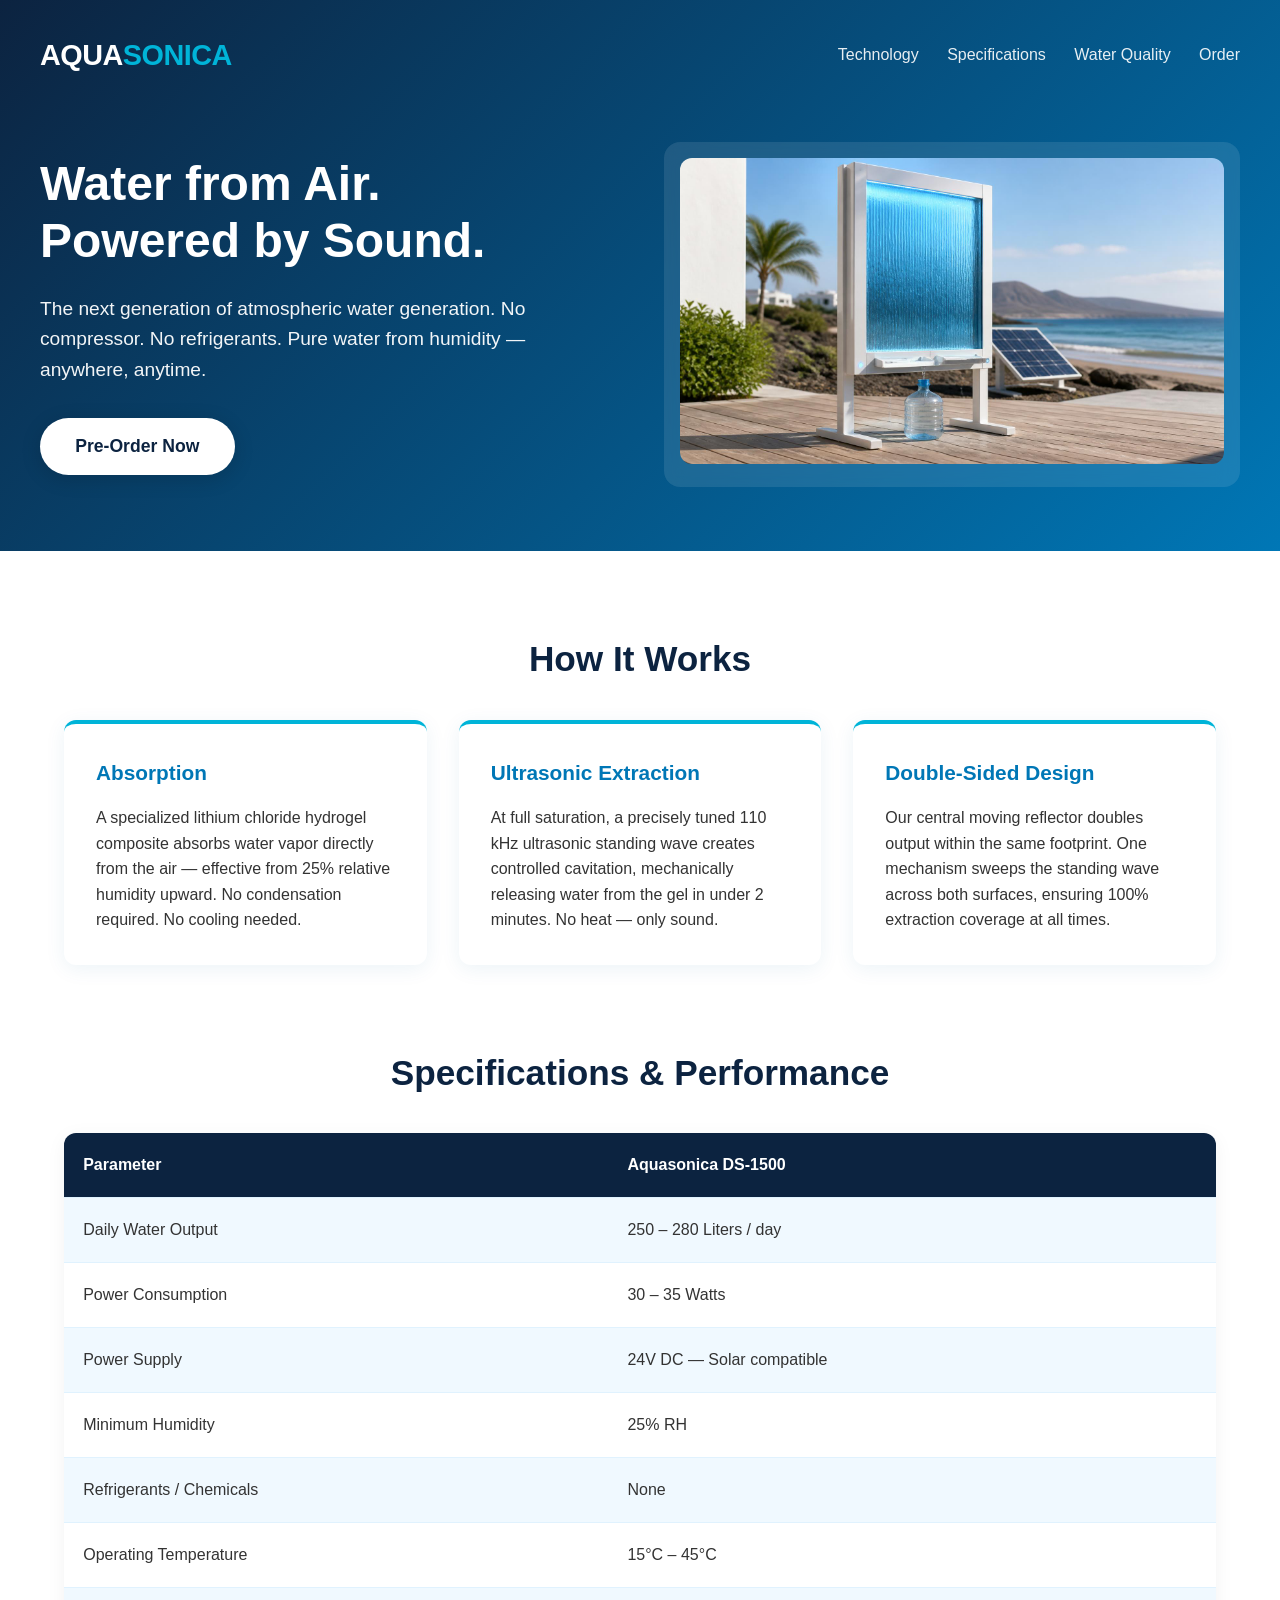
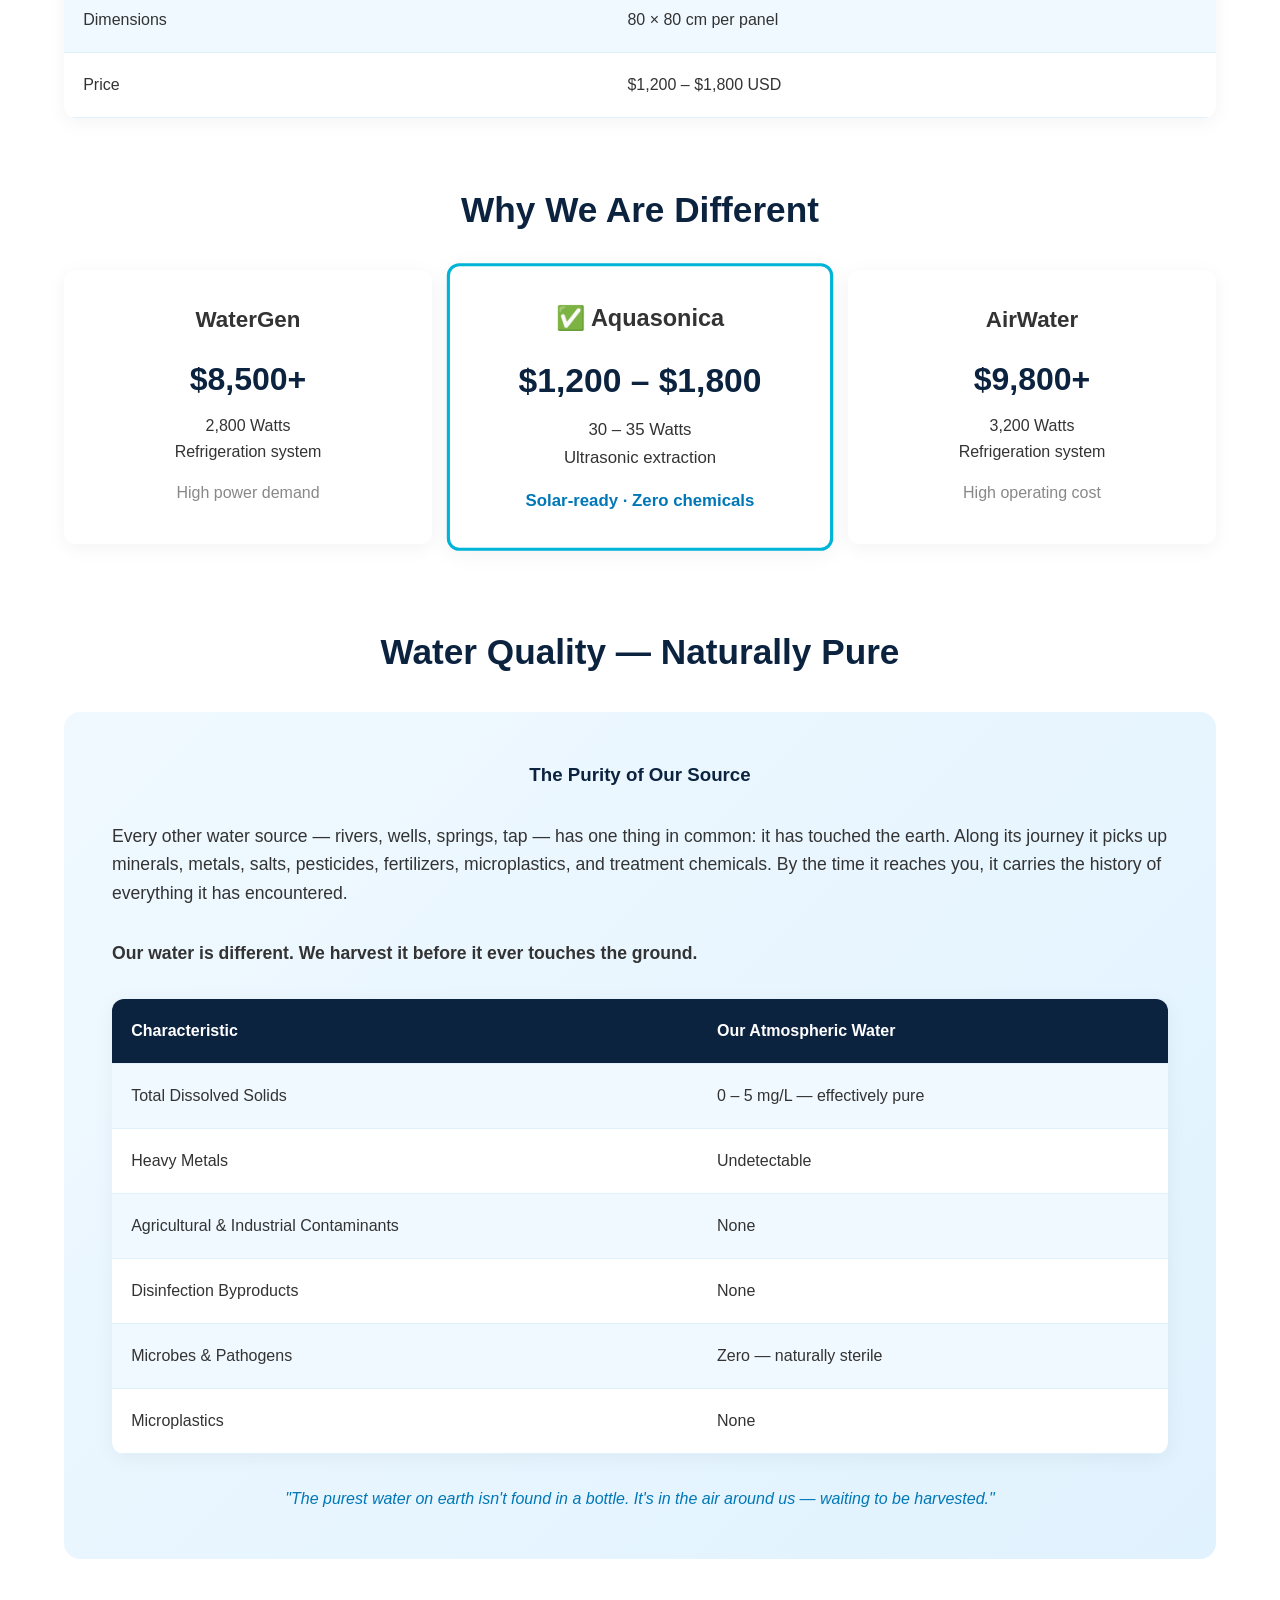
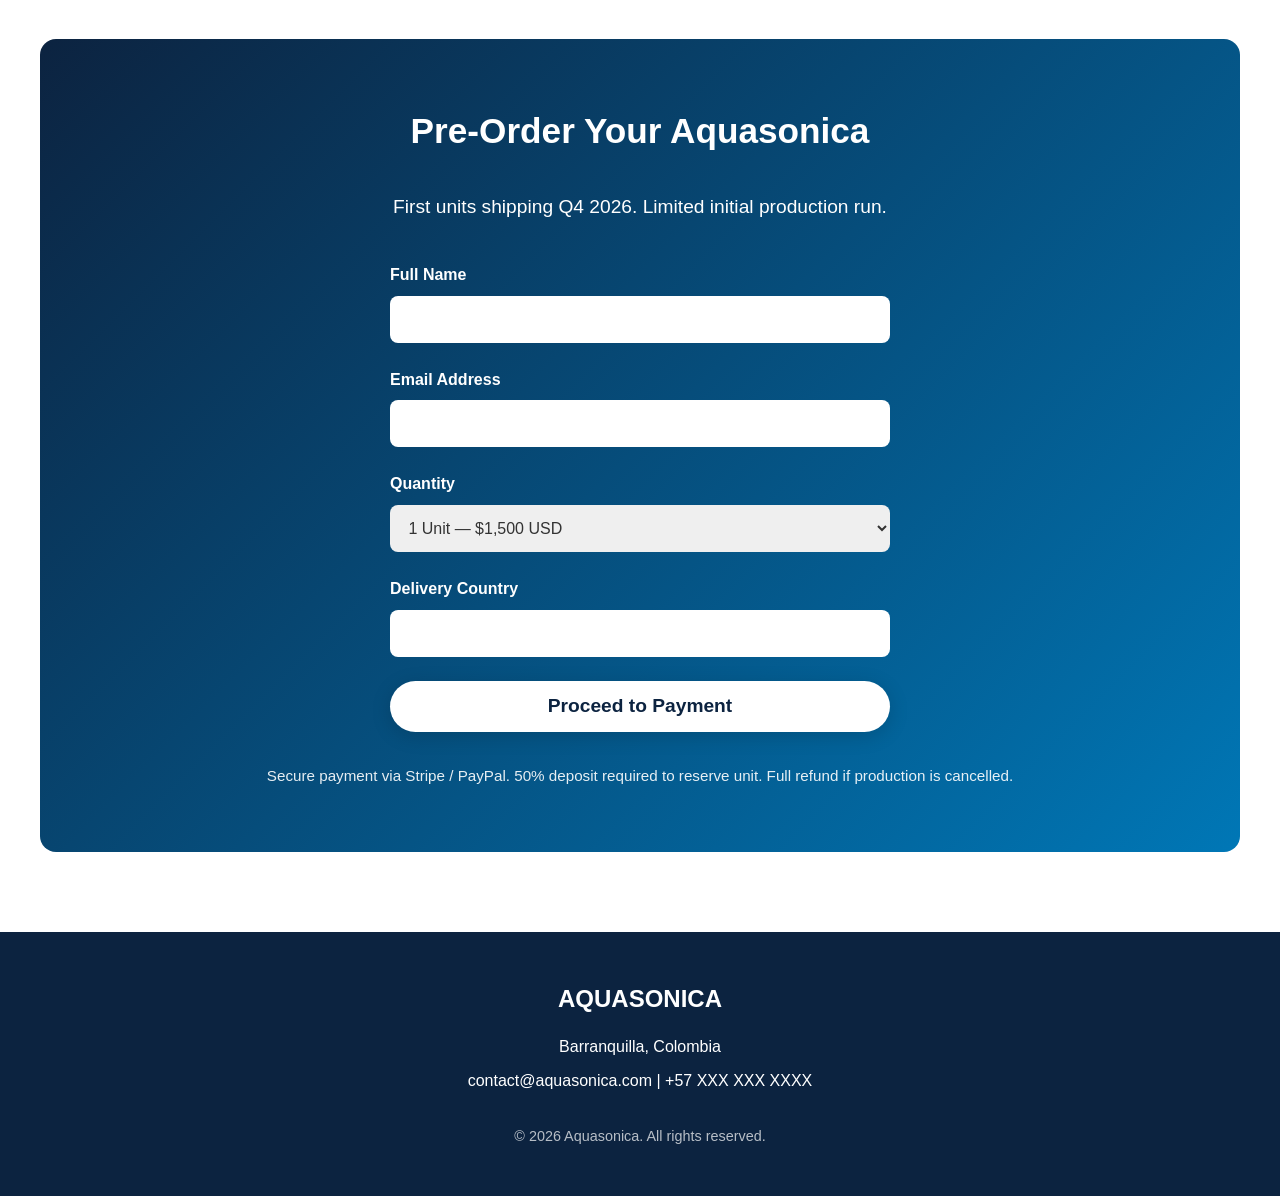
==== index.html @ 1c929f51 "Update index.html" ====
<!DOCTYPE html>
<html lang="en">
<head>
    <meta charset="UTF-8">
    <meta name="viewport" content="width=device-width, initial-scale=1.0">
    <title>Aquasonica — Water from Air, Powered by Sound</title>
    <meta name="description" content="Atmospheric Water Generator — 250-280 liters per day, 30-35W, no compressor, no chemicals. Pure water from humidity.">
    <meta name="keywords" content="atmospheric water generator, water from air, humidity harvester, clean water, Colombia">
    <meta property="og:title" content="Aquasonica — Water from Air, Powered by Sound">
    <meta property="og:image" content="_Professional product photograph of a sleek modern atmospheric water genera_20260916_231122_0000.jpg">
    <link rel="canonical" href="https://aquasonica.com">
    <style>
        * { margin: 0; padding: 0; box-sizing: border-box; font-family: 'Segoe UI', Roboto, sans-serif; }
        :root { --deepblue: #0c2340; --aqua: #00b4d8; --teal: #0077b6; --light: #f0f9ff; --dark: #03045e; }
        body { color: #333; line-height: 1.6; }
        header { background: linear-gradient(135deg, var(--deepblue) 0%, var(--teal) 100%); color: white; padding: 2rem 1.5rem; position: relative; overflow: hidden; }
        .nav { display: flex; justify-content: space-between; align-items: center; max-width: 1200px; margin: 0 auto 2rem; }
        .logo { font-size: 1.8rem; font-weight: 800; letter-spacing: -0.5px; }
        .logo span { color: var(--aqua); }
        .nav-links a { color: white; margin-left: 1.5rem; text-decoration: none; opacity: 0.9; transition: opacity 0.2s; }
        .nav-links a:hover { opacity: 1; text-decoration: underline; }
        .hero { max-width: 1200px; margin: 0 auto; display: grid; grid-template-columns: 1fr 1fr; gap: 3rem; align-items: center; padding: 2rem 0; }
        .hero-text h1 { font-size: 3rem; line-height: 1.2; margin-bottom: 1.5rem; }
        .hero-text p { font-size: 1.2rem; margin-bottom: 2rem; opacity: 0.95; }
        .cta-button { display: inline-block; background: white; color: var(--deepblue); padding: 0.9rem 2.2rem; border-radius: 50px; font-weight: 700; text-decoration: none; font-size: 1.1rem; transition: transform 0.2s, box-shadow 0.2s; box-shadow: 0 4px 20px rgba(0,0,0,0.15); }
        .cta-button:hover { transform: translateY(-2px); box-shadow: 0 6px 25px rgba(0,0,0,0.2); }
        .hero-image { background: rgba(255,255,255,0.1); border-radius: 16px; padding: 1rem; backdrop-filter: blur(10px); }
        .hero-image img { width: 100%; border-radius: 12px; }
        section { max-width: 1200px; margin: 5rem auto; padding: 0 1.5rem; }
        h2 { font-size: 2.2rem; color: var(--deepblue); margin-bottom: 2rem; text-align: center; }
        .feature-grid { display: grid; grid-template-columns: repeat(auto-fit, minmax(280px, 1fr)); gap: 2rem; }
        .feature-card { background: white; border-radius: 12px; padding: 2rem; box-shadow: 0 4px 20px rgba(0,100,150,0.08); border-top: 4px solid var(--aqua); transition: transform 0.2s; }
        .feature-card:hover { transform: translateY(-5px); }
        .feature-card h3 { color: var(--teal); margin-bottom: 1rem; font-size: 1.3rem; }
        .specs-table { width: 100%; border-collapse: collapse; background: white; border-radius: 12px; overflow: hidden; box-shadow: 0 4px 20px rgba(0,0,0,0.05); }
        .specs-table th, .specs-table td { padding: 1.2rem; text-align: left; border-bottom: 1px solid #e0f2fe; }
        .specs-table th { background: var(--deepblue); color: white; }
        .specs-table tr:nth-child(even) { background: #f0f9ff; }
        .comparison { display: grid; grid-template-columns: 1fr 1fr 1fr; gap: 1.5rem; margin-top: 2rem; }
        .comp-card { padding: 2rem; border-radius: 12px; background: white; box-shadow: 0 4px 20px rgba(0,0,0,0.05); text-align: center; }
        .comp-card.our { border: 3px solid var(--aqua); transform: scale(1.05); }
        .comp-card h3 { font-size: 1.4rem; margin-bottom: 1rem; }
        .price { font-size: 2rem; font-weight: 800; color: var(--deepblue); margin-bottom: 0.5rem; }
        .purity-box { background: linear-gradient(135deg, #f0f9ff 0%, #e0f2fe 100%); padding: 3rem; border-radius: 16px; }
        .order-section { background: linear-gradient(135deg, var(--deepblue) 0%, var(--teal) 100%); color: white; padding: 4rem 2rem; border-radius: 16px; text-align: center; }
        .form-group { margin-bottom: 1.5rem; text-align: left; }
        .form-group label { display: block; margin-bottom: 0.5rem; font-weight: 600; }
        .form-group input, .form-group select { width: 100%; padding: 0.9rem; border-radius: 8px; border: none; font-size: 1rem; color: #333; }
        footer { background: var(--deepblue); color: white; padding: 3rem 1.5rem; text-align: center; margin-top: 5rem; }
        @media (max-width: 900px) {
            .hero { grid-template-columns: 1fr; }
            .comparison { grid-template-columns: 1fr; }
            .nav-links { display: none; }
        }
    </style>
</head>
<body>

<header>
    <nav class="nav">
        <div class="logo">AQUA<span>SONICA</span></div>
        <div class="nav-links">
            <a href="#technology">Technology</a>
            <a href="#specs">Specifications</a>
            <a href="#purity">Water Quality</a>
            <a href="#order">Order</a>
        </div>
    </nav>
    <div class="hero">
        <div class="hero-text">
            <h1>Water from Air.<br>Powered by Sound.</h1>
            <p>The next generation of atmospheric water generation. No compressor. No refrigerants. Pure water from humidity — anywhere, anytime.</p>
            <a href="#order" class="cta-button">Pre-Order Now</a>
        </div>
        <div class="hero-image">
            <img src="_Professional product photograph of a sleek modern atmospheric water genera_20260916_231122_0000.jpg" alt="Aquasonica DS-1500 — Atmospheric Water Generator">
        </div>
    </div>
</header>

<section id="technology">
    <h2>How It Works</h2>
    <div class="feature-grid">
        <div class="feature-card">
            <h3>Absorption</h3>
            <p>A specialized lithium chloride hydrogel composite absorbs water vapor directly from the air — effective from 25% relative humidity upward. No condensation required. No cooling needed.</p>
        </div>
        <div class="feature-card">
            <h3>Ultrasonic Extraction</h3>
            <p>At full saturation, a precisely tuned 110 kHz ultrasonic standing wave creates controlled cavitation, mechanically releasing water from the gel in under 2 minutes. No heat — only sound.</p>
        </div>
        <div class="feature-card">
            <h3>Double-Sided Design</h3>
            <p>Our central moving reflector doubles output within the same footprint. One mechanism sweeps the standing wave across both surfaces, ensuring 100% extraction coverage at all times.</p>
        </div>
    </div>
</section>

<section id="specs">
    <h2>Specifications & Performance</h2>
    <table class="specs-table">
        <tr><th>Parameter</th><th>Aquasonica DS-1500</th></tr>
        <tr><td>Daily Water Output</td><td>250 – 280 Liters / day</td></tr>
        <tr><td>Power Consumption</td><td>30 – 35 Watts</td></tr>
        <tr><td>Power Supply</td><td>24V DC — Solar compatible</td></tr>
        <tr><td>Minimum Humidity</td><td>25% RH</td></tr>
        <tr><td>Refrigerants / Chemicals</td><td>None</td></tr>
        <tr><td>Operating Temperature</td><td>15°C – 45°C</td></tr>
        <tr><td>Dimensions</td><td>80 × 80 cm per panel</td></tr>
        <tr><td>Price</td><td>$1,200 – $1,800 USD</td></tr>
    </table>

    <h2 style="margin-top: 4rem;">Why We Are Different</h2>
    <div class="comparison">
        <div class="comp-card">
            <h3>WaterGen</h3>
            <p class="price">$8,500+</p>
            <p>2,800 Watts</p>
            <p>Refrigeration system</p>
            <p style="color: #888; margin-top: 1rem;">High power demand</p>
        </div>
        <div class="comp-card our">
            <h3>✅ Aquasonica</h3>
            <p class="price">$1,200 – $1,800</p>
            <p>30 – 35 Watts</p>
            <p>Ultrasonic extraction</p>
            <p style="color: var(--teal); font-weight: 600; margin-top: 1rem;">Solar-ready · Zero chemicals</p>
        </div>
        <div class="comp-card">
            <h3>AirWater</h3>
            <p class="price">$9,800+</p>
            <p>3,200 Watts</p>
            <p>Refrigeration system</p>
            <p style="color: #888; margin-top: 1rem;">High operating cost</p>
        </div>
    </div>
</section>

<section id="purity">
    <h2>Water Quality — Naturally Pure</h2>
    <div class="purity-box">
        <h3 style="text-align: center; color: var(--deepblue); margin-bottom: 2rem;">The Purity of Our Source</h3>
        <p style="font-size: 1.1rem; margin-bottom: 2rem;">Every other water source — rivers, wells, springs, tap — has one thing in common: it has touched the earth. Along its journey it picks up minerals, metals, salts, pesticides, fertilizers, microplastics, and treatment chemicals. By the time it reaches you, it carries the history of everything it has encountered.</p>
        <p style="font-size: 1.1rem; font-weight: 600; margin-bottom: 2rem;">Our water is different. We harvest it before it ever touches the ground.</p>
        <table class="specs-table">
            <tr><th>Characteristic</th><th>Our Atmospheric Water</th></tr>
            <tr><td>Total Dissolved Solids</td><td>0 – 5 mg/L — effectively pure</td></tr>
            <tr><td>Heavy Metals</td><td>Undetectable</td></tr>
            <tr><td>Agricultural & Industrial Contaminants</td><td>None</td></tr>
            <tr><td>Disinfection Byproducts</td><td>None</td></tr>
            <tr><td>Microbes & Pathogens</td><td>Zero — naturally sterile</td></tr>
            <tr><td>Microplastics</td><td>None</td></tr>
        </table>
        <p style="text-align: center; margin-top: 2rem; font-style: italic; color: var(--teal); font-weight: 500;">"The purest water on earth isn't found in a bottle. It's in the air around us — waiting to be harvested."</p>
    </div>
</section>

<section id="order" class="order-section">
    <h2 style="color: white;">Pre-Order Your Aquasonica</h2>
    <p style="font-size: 1.2rem; margin-bottom: 2.5rem;">First units shipping Q4 2026. Limited initial production run.</p>
    
    <form action="YOUR-PAYMENT-URL-HERE" method="POST" style="max-width: 500px; margin: 0 auto;">
        <div class="form-group">
            <label for="name">Full Name</label>
            <input type="text" id="name" name="name" required>
        </div>
        <div class="form-group">
            <label for="email">Email Address</label>
            <input type="email" id="email" name="email" required>
        </div>
        <div class="form-group">
            <label for="quantity">Quantity</label>
            <select id="quantity" name="quantity">
                <option value="1">1 Unit — $1,500 USD</option>
                <option value="5">5 Units — Bulk Pricing</option>
                <option value="20">20 Units — Commercial Deployment</option>
            </select>
        </div>
        <div class="form-group">
            <label for="country">Delivery Country</label>
            <input type="text" id="country" name="country" required>
        </div>
        <button type="submit" class="cta-button" style="border: none; cursor: pointer; width: 100%; font-size: 1.2rem;">Proceed to Payment</button>
    </form>
    <p style="margin-top: 2rem; font-size: 0.95rem; opacity: 0.9;">Secure payment via Stripe / PayPal. 50% deposit required to reserve unit. Full refund if production is cancelled.</p>
</section>

<footer>
    <h3 style="font-size: 1.5rem; margin-bottom: 1rem;">AQUASONICA</h3>
    <p>Barranquilla, Colombia</p>
    <p style="margin: 0.5rem 0;">contact@aquasonica.com | +57 XXX XXX XXXX</p>
    <p style="margin-top: 2rem; opacity: 0.7; font-size: 0.9rem;">© 2026 Aquasonica. All rights reserved.</p>
</footer>

</body>
</html>
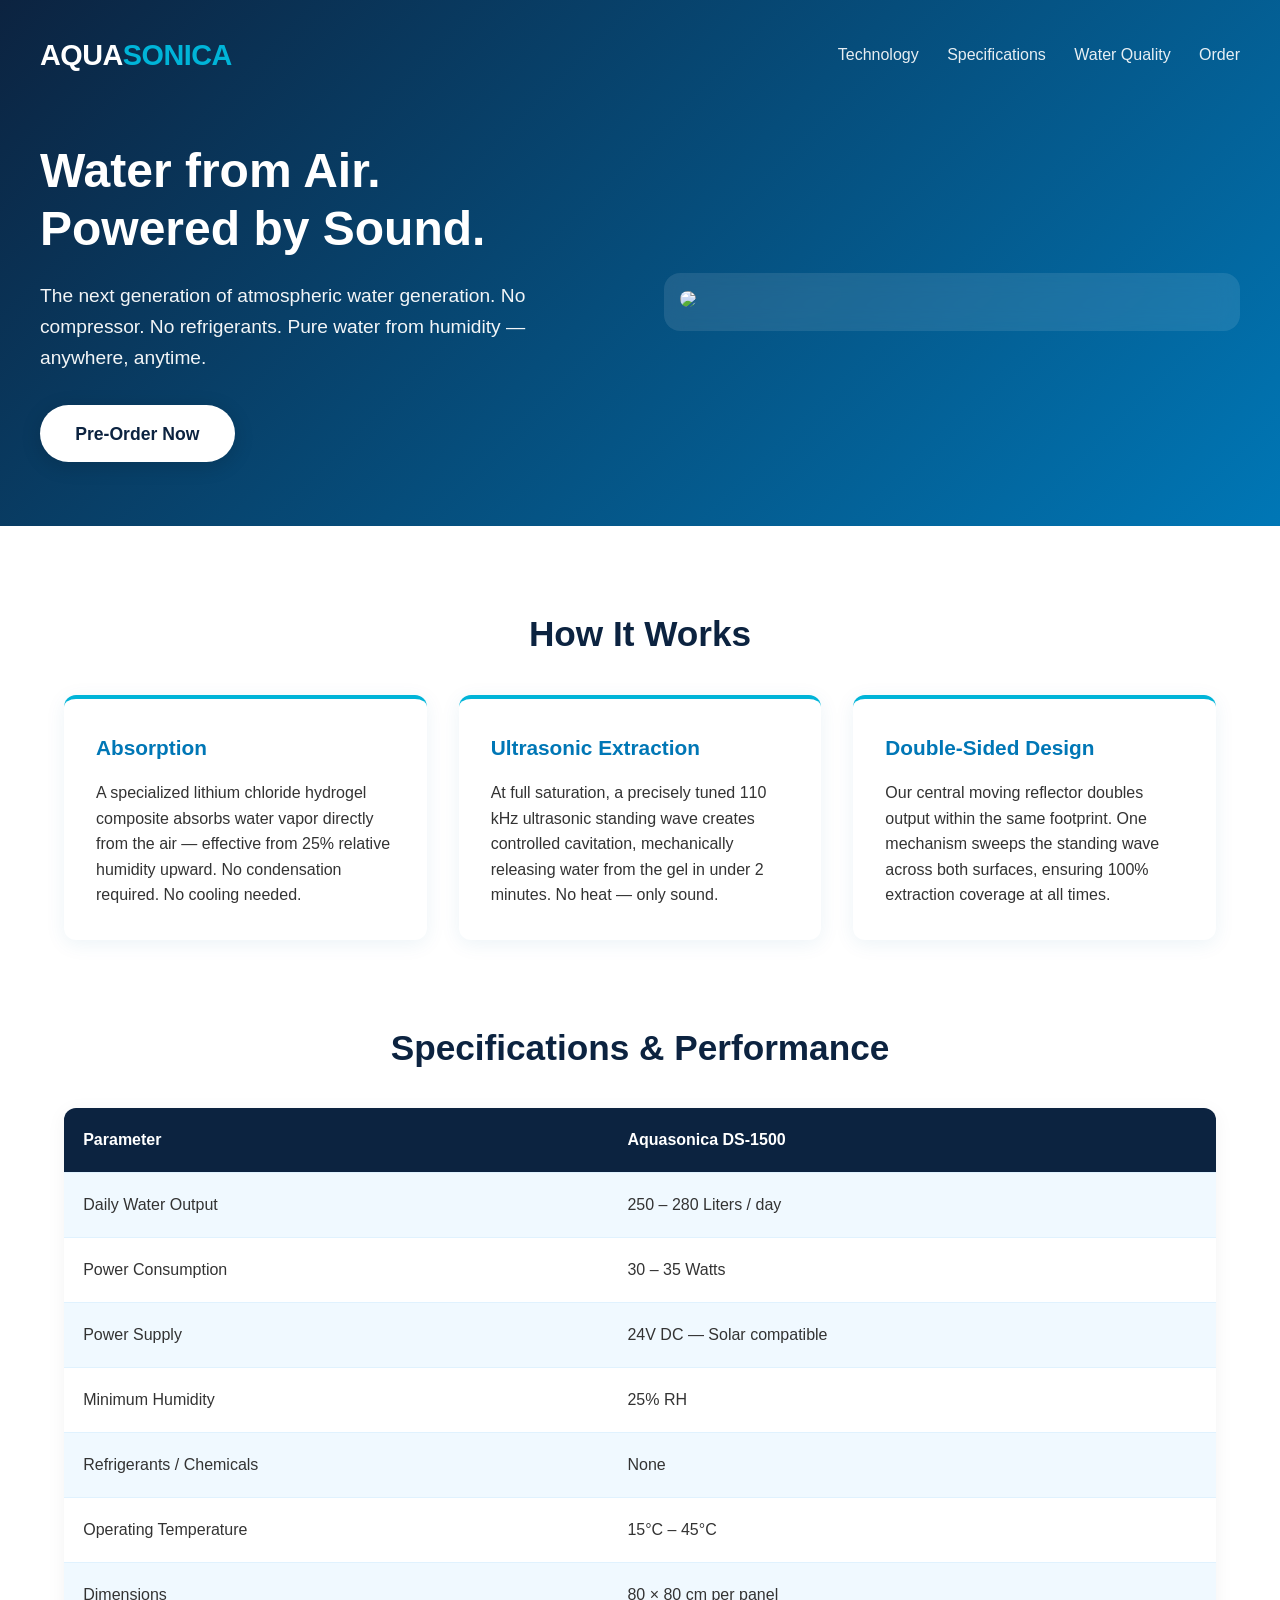
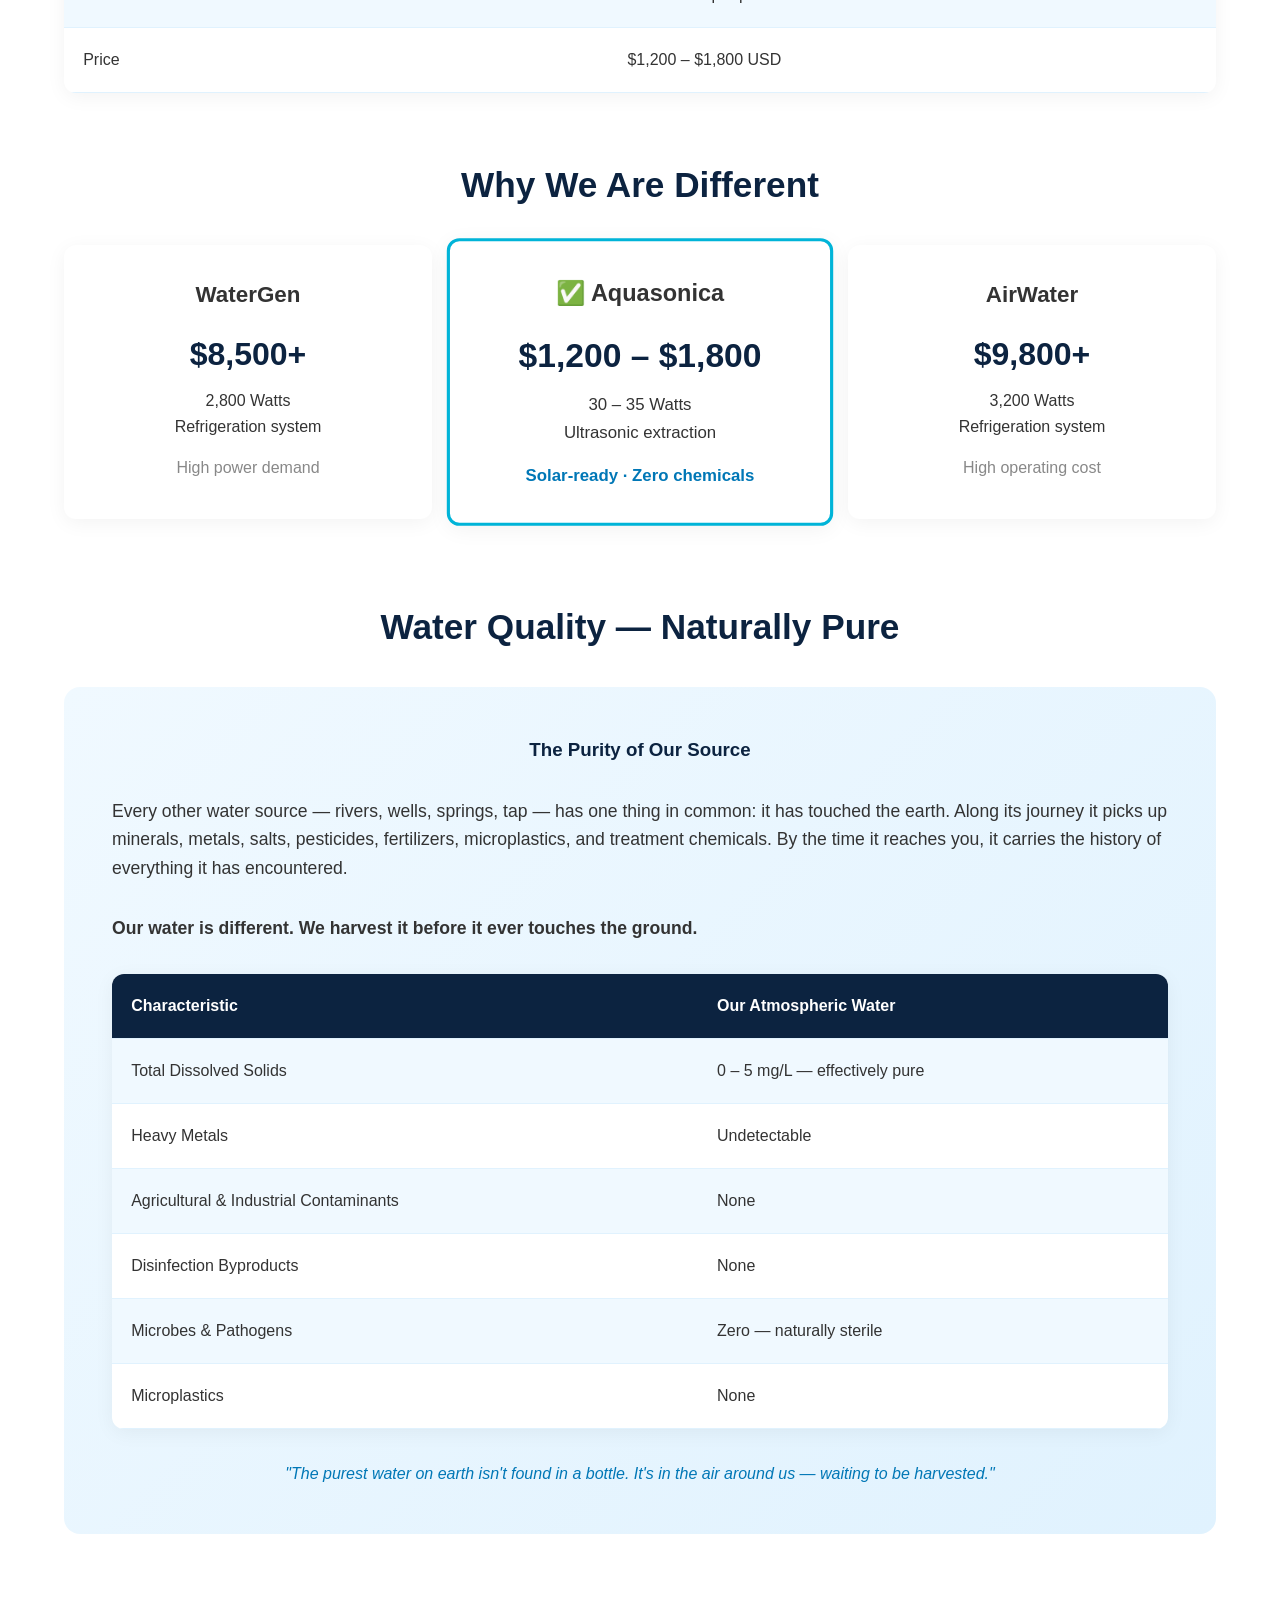
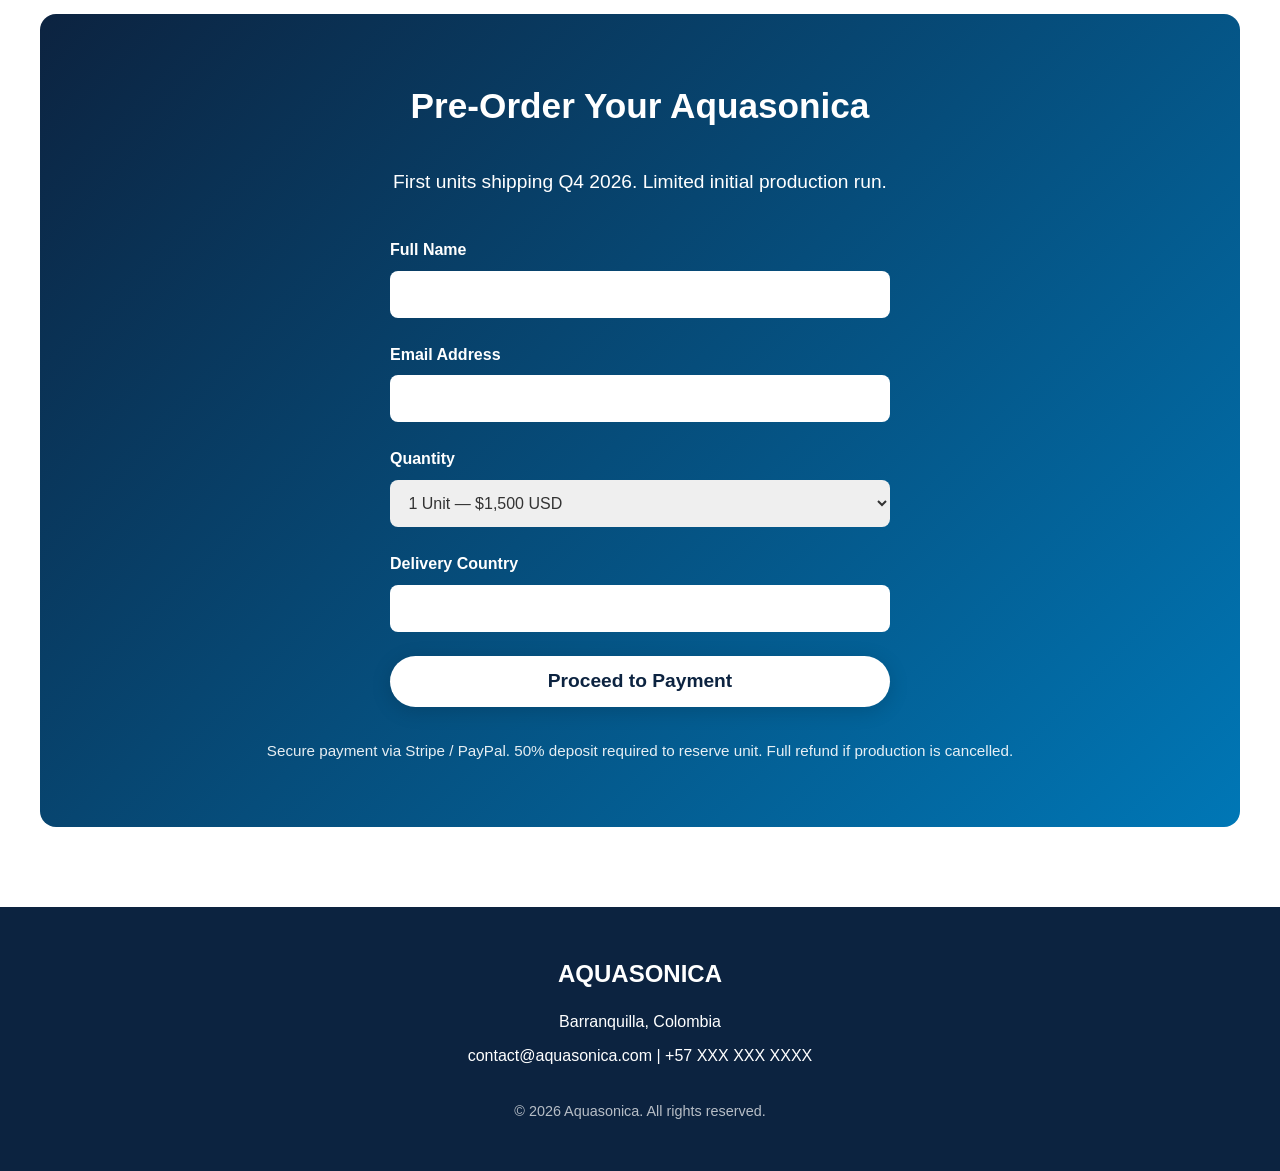
==== commit 7df9daca: "Update index.html" ====
--- a/index.html
+++ b/index.html
@@ -73,8 +73,7 @@
             <a href="#order" class="cta-button">Pre-Order Now</a>
         </div>
         <div class="hero-image">
-            <img src="_Professional product photograph of a sleek modern atmospheric water genera_20260916_231122_0000.jpg" alt="Aquasonica DS-1500 — Atmospheric Water Generator">
-        </div>
+            <img src="https://github.com/zaknick/aquasonica/raw/main/hero.jpg"
     </div>
 </header>
 
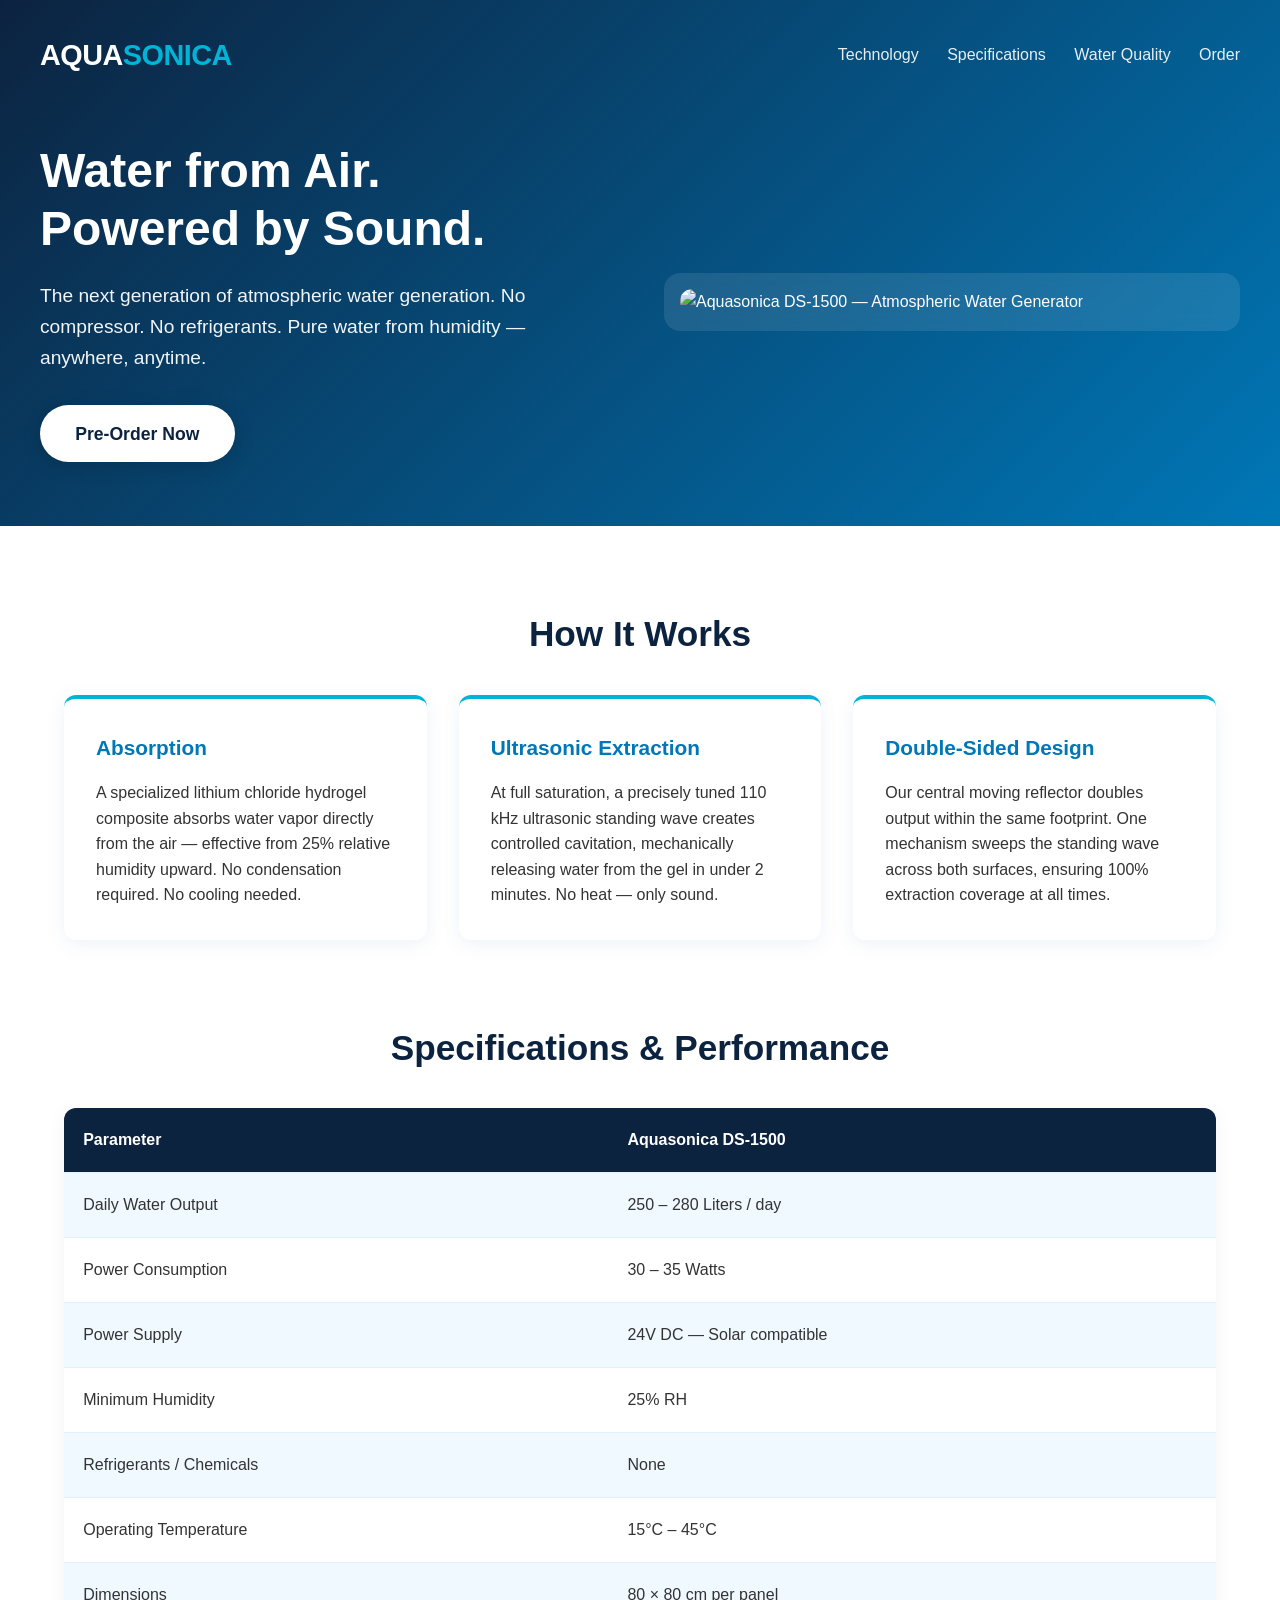
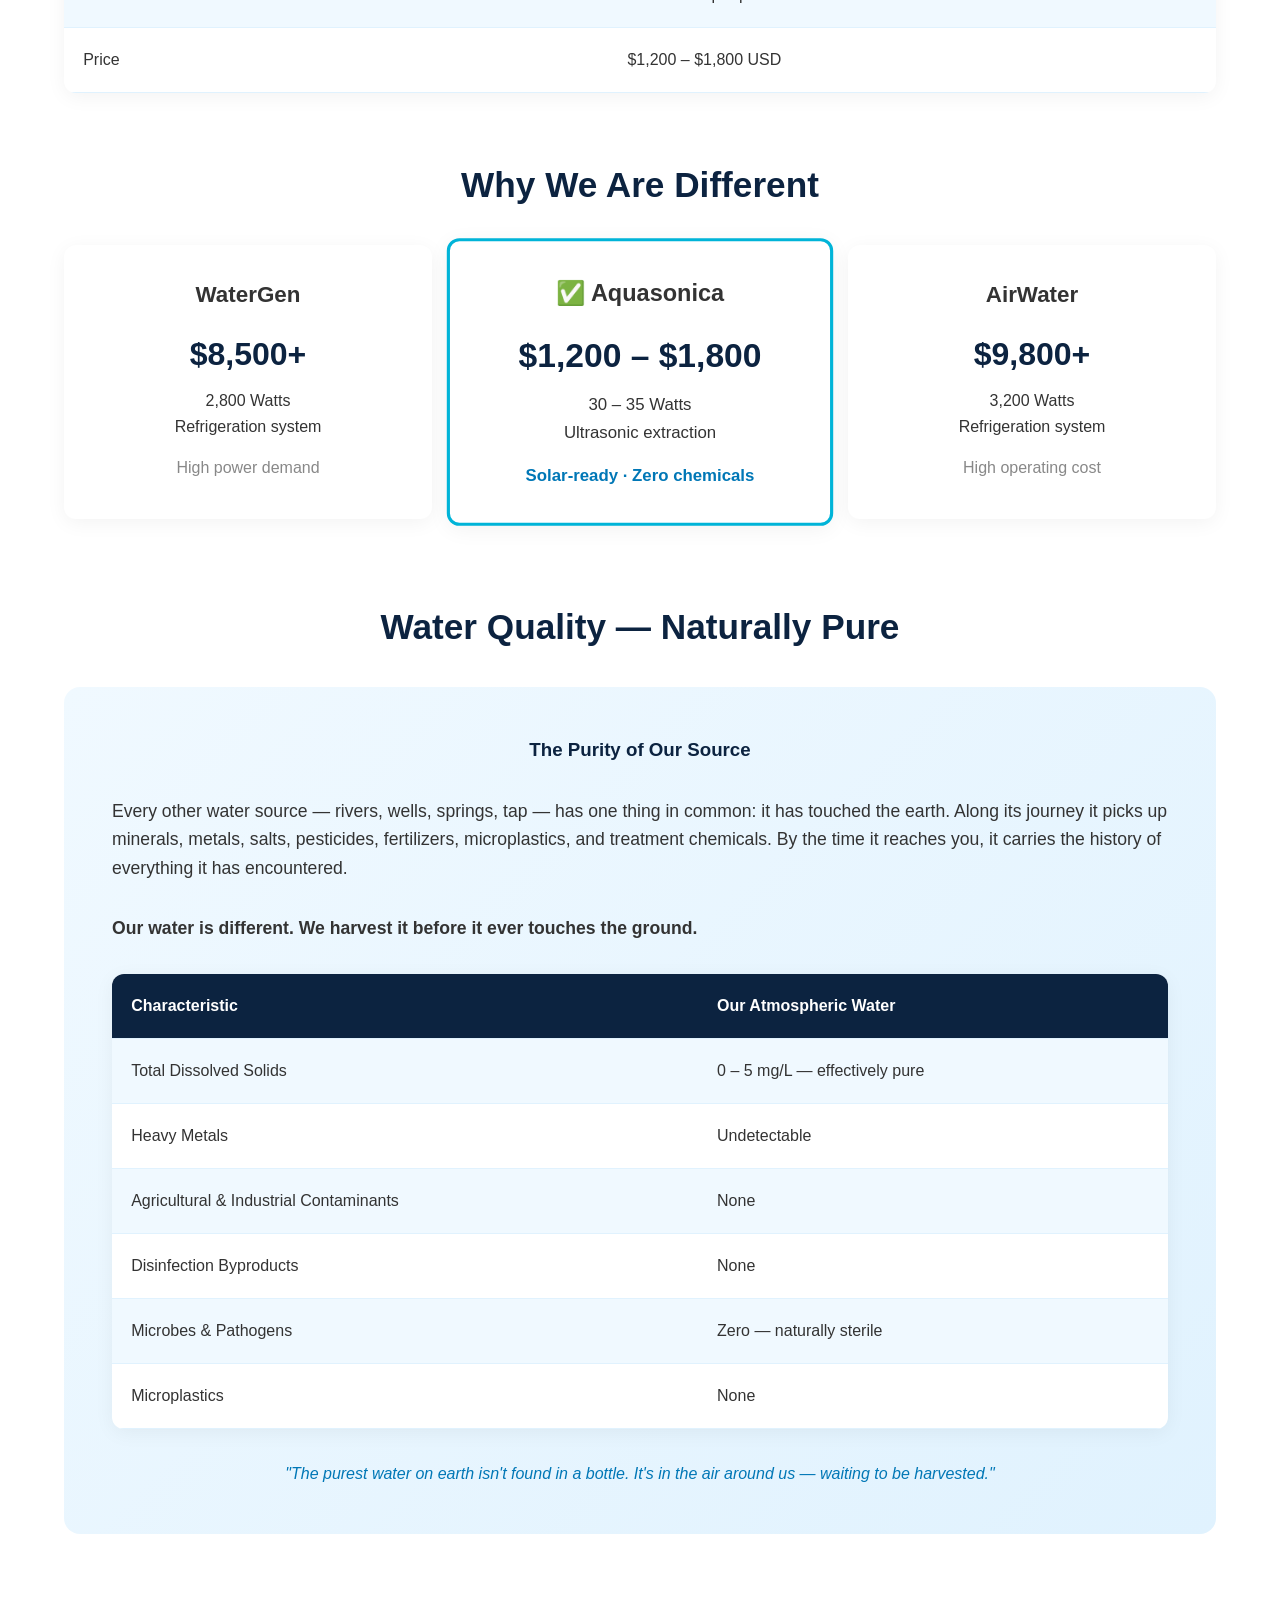
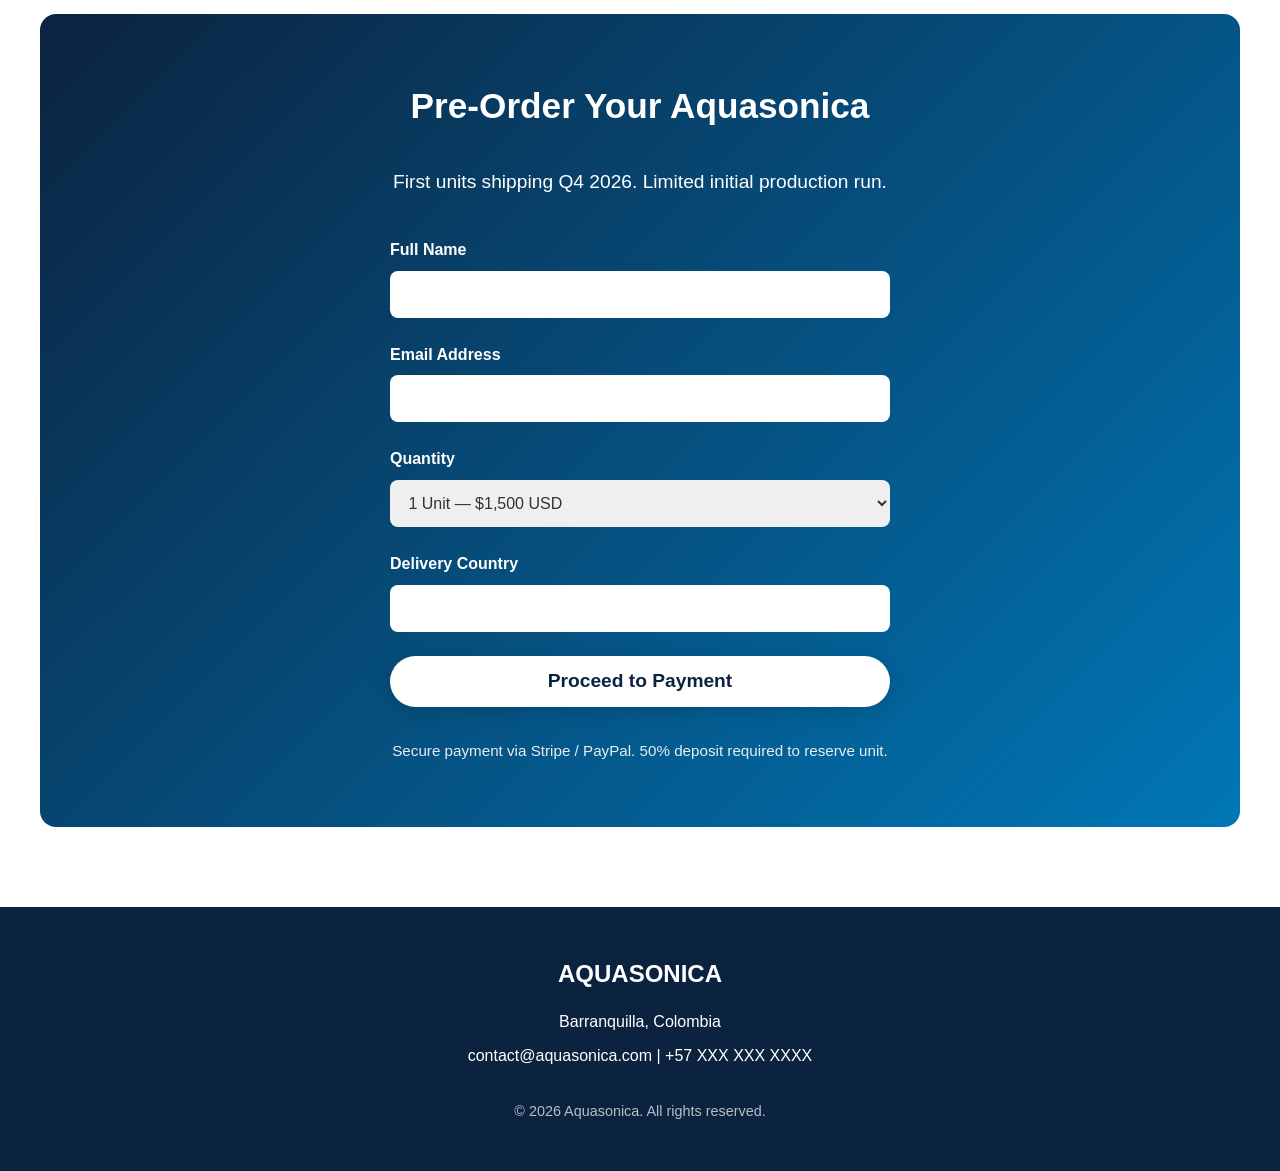
==== commit c4364d6e: "Update index.html" ====
--- a/index.html
+++ b/index.html
@@ -7,14 +7,14 @@
     <meta name="description" content="Atmospheric Water Generator — 250-280 liters per day, 30-35W, no compressor, no chemicals. Pure water from humidity.">
     <meta name="keywords" content="atmospheric water generator, water from air, humidity harvester, clean water, Colombia">
     <meta property="og:title" content="Aquasonica — Water from Air, Powered by Sound">
-    <meta property="og:image" content="_Professional product photograph of a sleek modern atmospheric water genera_20260916_231122_0000.jpg">
-    <link rel="canonical" href="https://aquasonica.com">
+    <meta property="og:image" content="https://github.com/zaknick/aquasonica/raw/main/hero.jpg">
+    <link rel="canonical" href="https://zaknick.github.io/aquasonica/">
     <style>
         * { margin: 0; padding: 0; box-sizing: border-box; font-family: 'Segoe UI', Roboto, sans-serif; }
         :root { --deepblue: #0c2340; --aqua: #00b4d8; --teal: #0077b6; --light: #f0f9ff; --dark: #03045e; }
         body { color: #333; line-height: 1.6; }
         header { background: linear-gradient(135deg, var(--deepblue) 0%, var(--teal) 100%); color: white; padding: 2rem 1.5rem; position: relative; overflow: hidden; }
-        .nav { display: flex; justify-content: space-between; align-items: center; max-width: 1200px; margin: 0 auto 2rem; }
+        .nav { display: flex; justify-content: space-between; align-items: center; max-width: 1200px; margin: 0 auto 2rem; flex-wrap: wrap; }
         .logo { font-size: 1.8rem; font-weight: 800; letter-spacing: -0.5px; }
         .logo span { color: var(--aqua); }
         .nav-links a { color: white; margin-left: 1.5rem; text-decoration: none; opacity: 0.9; transition: opacity 0.2s; }
@@ -22,10 +22,10 @@
         .hero { max-width: 1200px; margin: 0 auto; display: grid; grid-template-columns: 1fr 1fr; gap: 3rem; align-items: center; padding: 2rem 0; }
         .hero-text h1 { font-size: 3rem; line-height: 1.2; margin-bottom: 1.5rem; }
         .hero-text p { font-size: 1.2rem; margin-bottom: 2rem; opacity: 0.95; }
-        .cta-button { display: inline-block; background: white; color: var(--deepblue); padding: 0.9rem 2.2rem; border-radius: 50px; font-weight: 700; text-decoration: none; font-size: 1.1rem; transition: transform 0.2s, box-shadow 0.2s; box-shadow: 0 4px 20px rgba(0,0,0,0.15); }
+        .cta-button { display: inline-block; background: white; color: var(--deepblue); padding: 0.9rem 2.2rem; border-radius: 50px; font-weight: 700; text-decoration: none; font-size: 1.1rem; transition: transform 0.2s, box-shadow 0.2s; box-shadow: 0 4px 20px rgba(0,0,0,0.15); border: none; cursor: pointer; }
         .cta-button:hover { transform: translateY(-2px); box-shadow: 0 6px 25px rgba(0,0,0,0.2); }
         .hero-image { background: rgba(255,255,255,0.1); border-radius: 16px; padding: 1rem; backdrop-filter: blur(10px); }
-        .hero-image img { width: 100%; border-radius: 12px; }
+        .hero-image img { width: 100%; border-radius: 12px; height: auto; }
         section { max-width: 1200px; margin: 5rem auto; padding: 0 1.5rem; }
         h2 { font-size: 2.2rem; color: var(--deepblue); margin-bottom: 2rem; text-align: center; }
         .feature-grid { display: grid; grid-template-columns: repeat(auto-fit, minmax(280px, 1fr)); gap: 2rem; }
@@ -36,7 +36,7 @@
         .specs-table th, .specs-table td { padding: 1.2rem; text-align: left; border-bottom: 1px solid #e0f2fe; }
         .specs-table th { background: var(--deepblue); color: white; }
         .specs-table tr:nth-child(even) { background: #f0f9ff; }
-        .comparison { display: grid; grid-template-columns: 1fr 1fr 1fr; gap: 1.5rem; margin-top: 2rem; }
+        .comparison { display: grid; grid-template-columns: repeat(3, 1fr); gap: 1.5rem; margin-top: 2rem; }
         .comp-card { padding: 2rem; border-radius: 12px; background: white; box-shadow: 0 4px 20px rgba(0,0,0,0.05); text-align: center; }
         .comp-card.our { border: 3px solid var(--aqua); transform: scale(1.05); }
         .comp-card h3 { font-size: 1.4rem; margin-bottom: 1rem; }
@@ -73,7 +73,8 @@
             <a href="#order" class="cta-button">Pre-Order Now</a>
         </div>
         <div class="hero-image">
-            <img src="https://github.com/zaknick/aquasonica/raw/main/hero.jpg"
+            <img src="https://github.com/zaknick/aquasonica/raw/main/hero.jpg" alt="Aquasonica DS-1500 — Atmospheric Water Generator">
+        </div>
     </div>
 </header>
 
@@ -158,7 +159,7 @@
     <h2 style="color: white;">Pre-Order Your Aquasonica</h2>
     <p style="font-size: 1.2rem; margin-bottom: 2.5rem;">First units shipping Q4 2026. Limited initial production run.</p>
     
-    <form action="YOUR-PAYMENT-URL-HERE" method="POST" style="max-width: 500px; margin: 0 auto;">
+    <form style="max-width: 500px; margin: 0 auto;">
         <div class="form-group">
             <label for="name">Full Name</label>
             <input type="text" id="name" name="name" required>
@@ -179,9 +180,9 @@
             <label for="country">Delivery Country</label>
             <input type="text" id="country" name="country" required>
         </div>
-        <button type="submit" class="cta-button" style="border: none; cursor: pointer; width: 100%; font-size: 1.2rem;">Proceed to Payment</button>
+        <button type="submit" class="cta-button" style="width: 100%; font-size: 1.2rem;">Proceed to Payment</button>
     </form>
-    <p style="margin-top: 2rem; font-size: 0.95rem; opacity: 0.9;">Secure payment via Stripe / PayPal. 50% deposit required to reserve unit. Full refund if production is cancelled.</p>
+    <p style="margin-top: 2rem; font-size: 0.95rem; opacity: 0.9;">Secure payment via Stripe / PayPal. 50% deposit required to reserve unit.</p>
 </section>
 
 <footer>
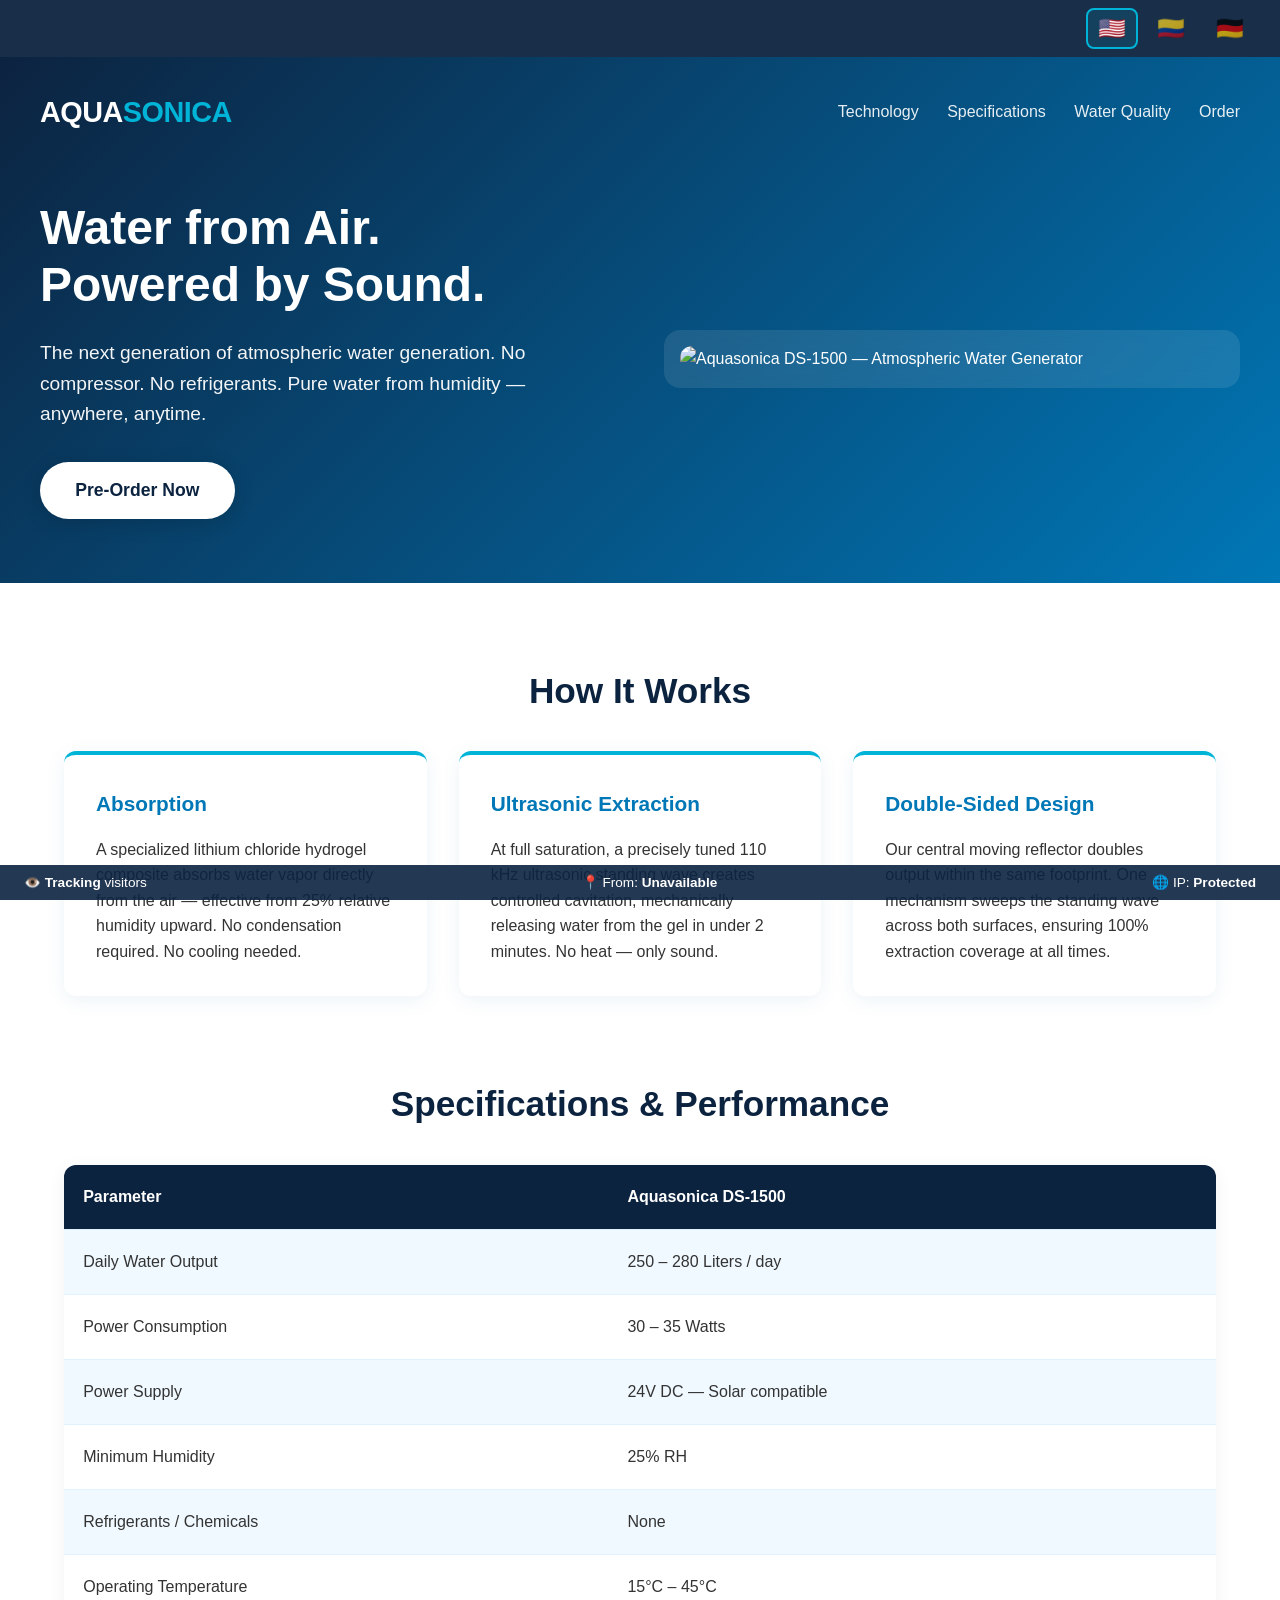
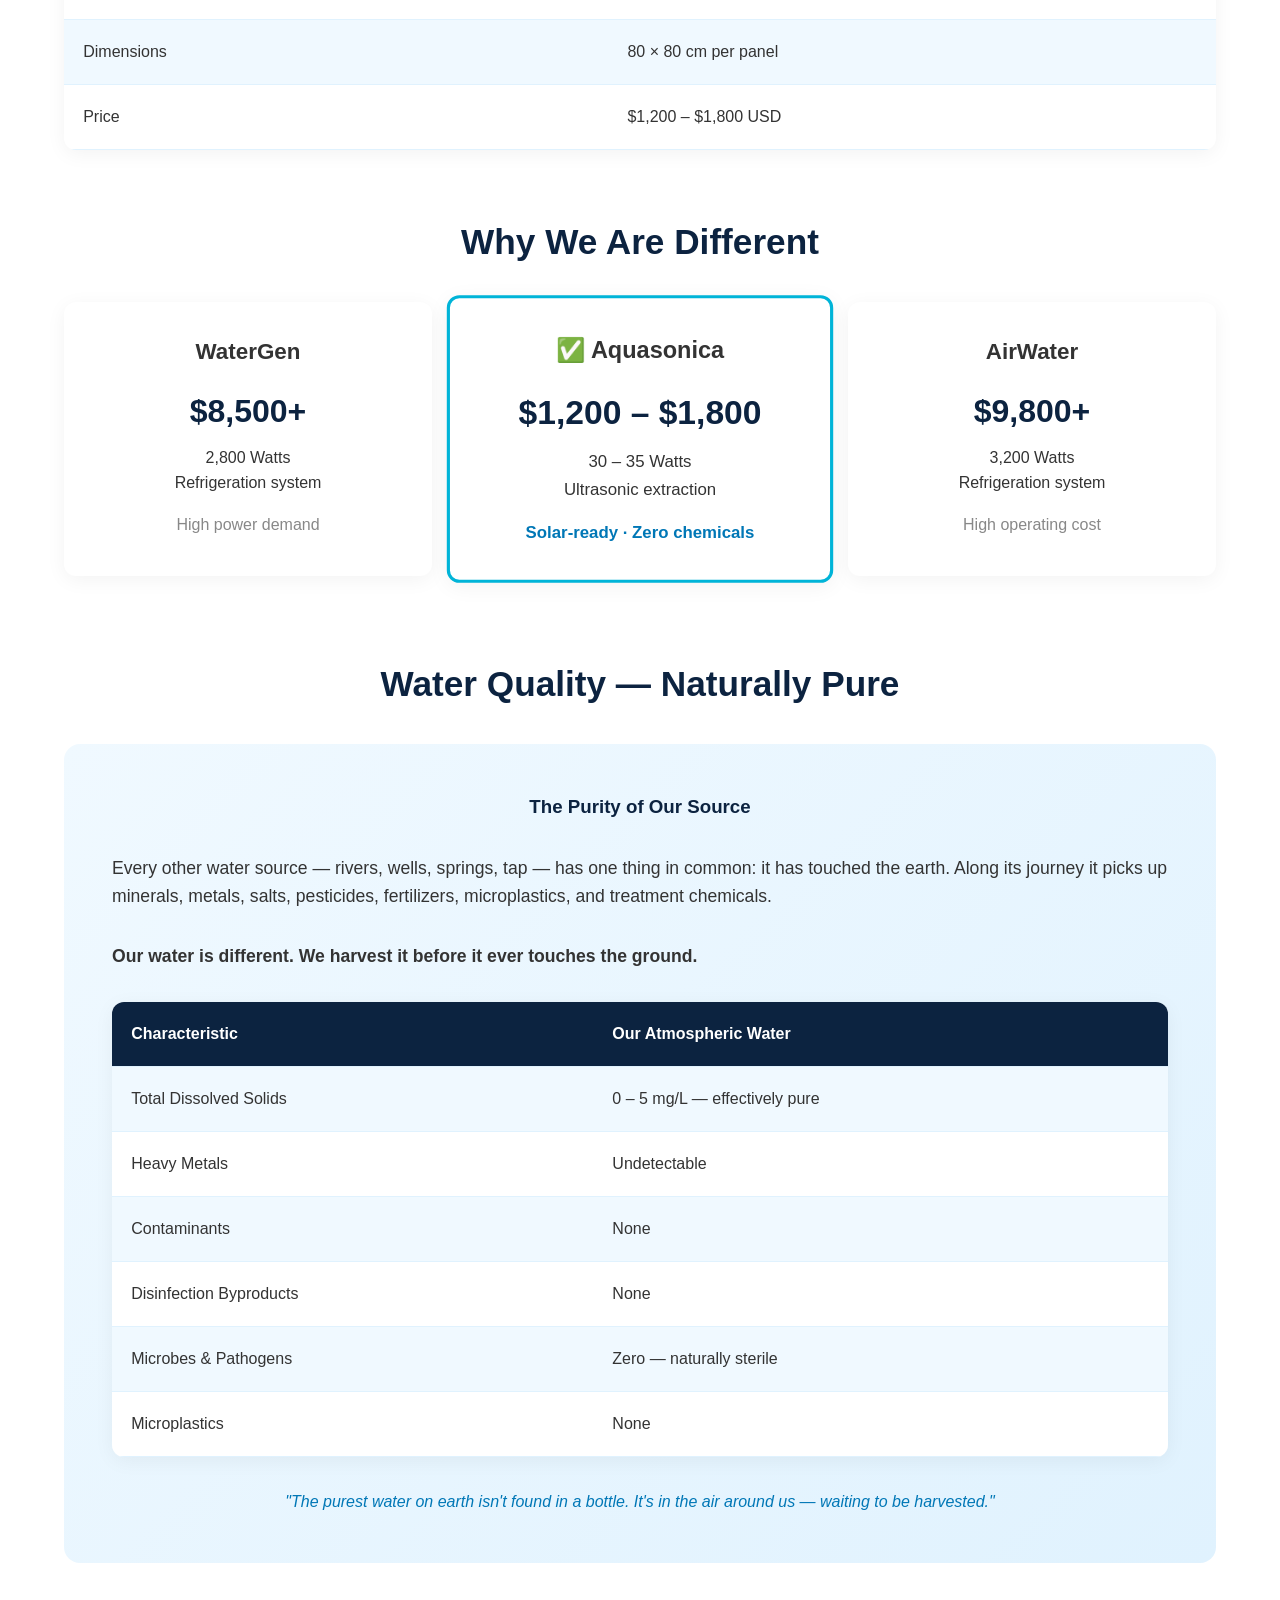
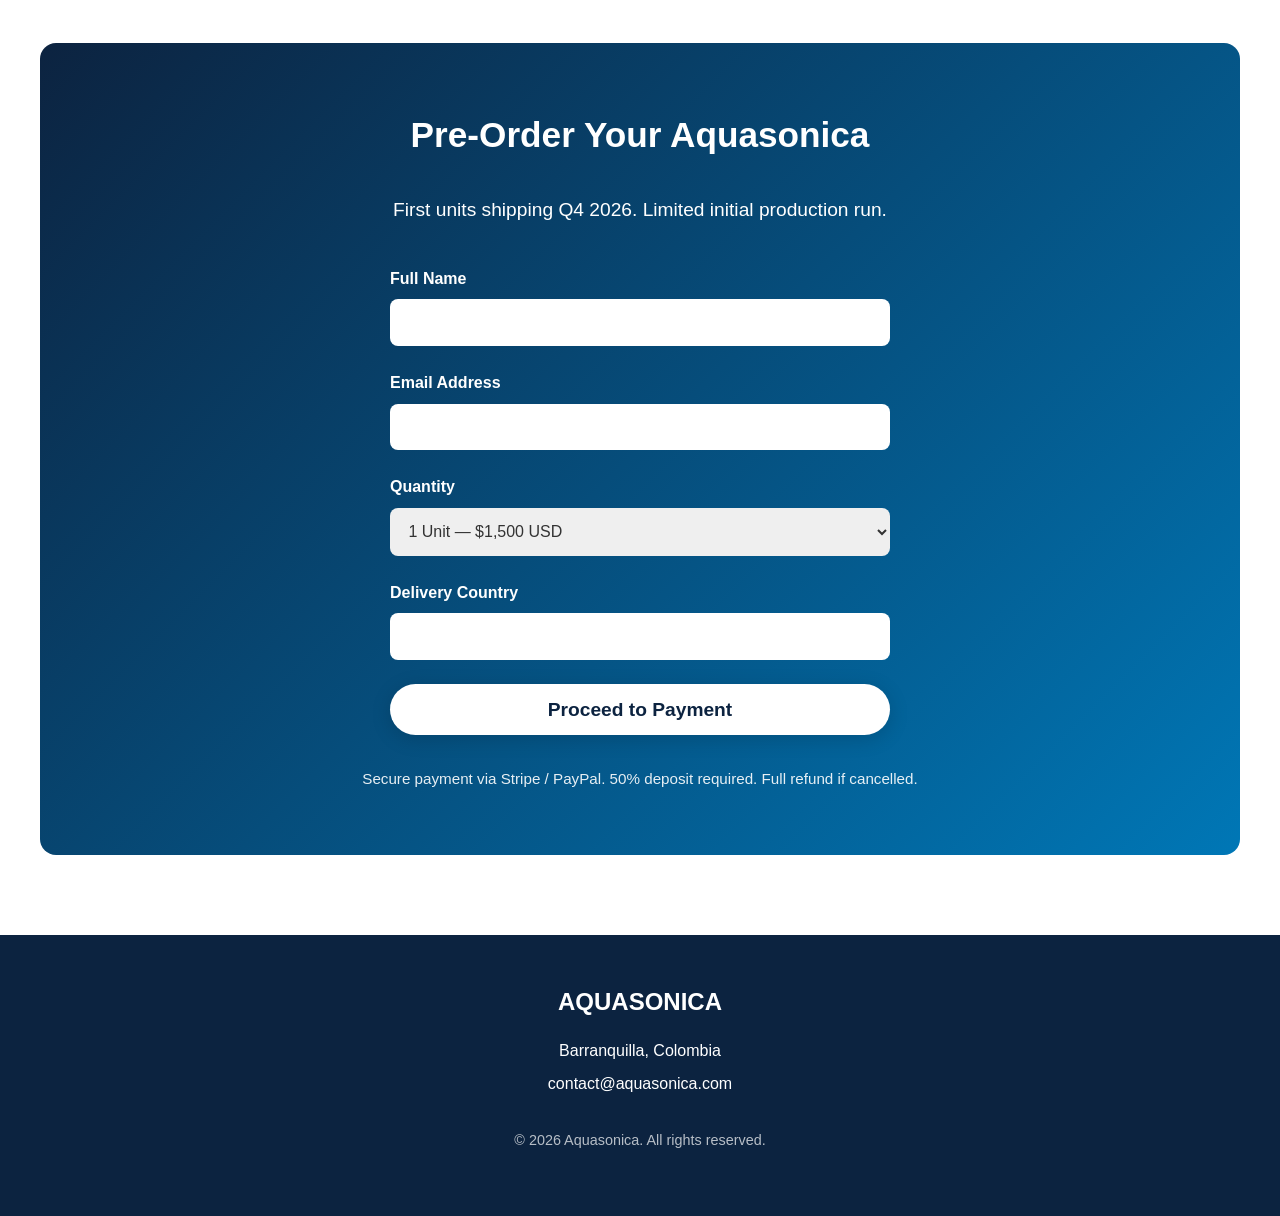
==== commit 5ce3b23d: "Update index.html" ====
--- a/index.html
+++ b/index.html
@@ -13,6 +13,18 @@
         * { margin: 0; padding: 0; box-sizing: border-box; font-family: 'Segoe UI', Roboto, sans-serif; }
         :root { --deepblue: #0c2340; --aqua: #00b4d8; --teal: #0077b6; --light: #f0f9ff; --dark: #03045e; }
         body { color: #333; line-height: 1.6; }
+
+        /* === LANGUAGE SWITCHER === */
+        .lang-bar { background: rgba(12, 35, 64, 0.95); padding: 0.5rem 1.5rem; text-align: right; position: sticky; top: 0; z-index: 100; }
+        .lang-switch { display: inline-flex; gap: 0.5rem; align-items: center; }
+        .lang-btn { background: transparent; border: 2px solid transparent; font-size: 1.4rem; padding: 0.3rem 0.6rem; border-radius: 8px; cursor: pointer; transition: all 0.2s; opacity: 0.7; }
+        .lang-btn:hover, .lang-btn.active { border-color: var(--aqua); opacity: 1; background: rgba(0,180,216,0.15); }
+        .lang-btn:focus { outline: 2px solid var(--aqua); outline-offset: 2px; }
+
+        /* === ANALYTICS BAR === */
+        .analytics-bar { position: fixed; bottom: 0; left: 0; right: 0; background: rgba(12, 35, 64, 0.9); color: white; padding: 0.4rem 1.5rem; font-size: 0.85rem; display: flex; justify-content: space-between; z-index: 99; }
+        @media (max-width: 600px) { .analytics-bar { flex-direction: column; gap: 0.3rem; text-align: center; } }
+
         header { background: linear-gradient(135deg, var(--deepblue) 0%, var(--teal) 100%); color: white; padding: 2rem 1.5rem; position: relative; overflow: hidden; }
         .nav { display: flex; justify-content: space-between; align-items: center; max-width: 1200px; margin: 0 auto 2rem; flex-wrap: wrap; }
         .logo { font-size: 1.8rem; font-weight: 800; letter-spacing: -0.5px; }
@@ -46,7 +58,12 @@
         .form-group { margin-bottom: 1.5rem; text-align: left; }
         .form-group label { display: block; margin-bottom: 0.5rem; font-weight: 600; }
         .form-group input, .form-group select { width: 100%; padding: 0.9rem; border-radius: 8px; border: none; font-size: 1rem; color: #333; }
-        footer { background: var(--deepblue); color: white; padding: 3rem 1.5rem; text-align: center; margin-top: 5rem; }
+        footer { background: var(--deepblue); color: white; padding: 3rem 1.5rem 4rem; text-align: center; margin-top: 5rem; }
+        
+        /* Language content visibility */
+        .lang-content { display: none; }
+        .lang-content.active { display: block; }
+
         @media (max-width: 900px) {
             .hero { grid-template-columns: 1fr; }
             .comparison { grid-template-columns: 1fr; }
@@ -56,21 +73,41 @@
 </head>
 <body>
 
+<!-- 🏁 LANGUAGE SWITCHER -->
+<div class="lang-bar">
+    <div class="lang-switch">
+        <button class="lang-btn active" data-lang="en" title="English">🇺🇸</button>
+        <button class="lang-btn" data-lang="es" title="Español">🇨🇴</button>
+        <button class="lang-btn" data-lang="de" title="Deutsch">🇩🇪</button>
+    </div>
+</div>
+
+<!-- 📊 ANALYTICS BAR -->
+<div class="analytics-bar">
+    <span>👁️ <strong id="visitor-count">--</strong> visitors</span>
+    <span>📍 From: <strong id="visitor-country">Detecting...</strong></span>
+    <span>🌐 IP: <strong id="visitor-ip">--</strong></span>
+</div>
+
+<!-- ============================================== -->
+<!-- 🇺🇸 ENGLISH VERSION -->
+<!-- ============================================== -->
+<div class="lang-content active" data-lang="en">
 <header>
     <nav class="nav">
         <div class="logo">AQUA<span>SONICA</span></div>
         <div class="nav-links">
-            <a href="#technology">Technology</a>
-            <a href="#specs">Specifications</a>
-            <a href="#purity">Water Quality</a>
-            <a href="#order">Order</a>
+            <a href="#technology-en">Technology</a>
+            <a href="#specs-en">Specifications</a>
+            <a href="#purity-en">Water Quality</a>
+            <a href="#order-en">Order</a>
         </div>
     </nav>
     <div class="hero">
         <div class="hero-text">
             <h1>Water from Air.<br>Powered by Sound.</h1>
             <p>The next generation of atmospheric water generation. No compressor. No refrigerants. Pure water from humidity — anywhere, anytime.</p>
-            <a href="#order" class="cta-button">Pre-Order Now</a>
+            <a href="#order-en" class="cta-button">Pre-Order Now</a>
         </div>
         <div class="hero-image">
             <img src="https://github.com/zaknick/aquasonica/raw/main/hero.jpg" alt="Aquasonica DS-1500 — Atmospheric Water Generator">
@@ -78,7 +115,7 @@
     </div>
 </header>
 
-<section id="technology">
+<section id="technology-en">
     <h2>How It Works</h2>
     <div class="feature-grid">
         <div class="feature-card">
@@ -96,7 +133,7 @@
     </div>
 </section>
 
-<section id="specs">
+<section id="specs-en">
     <h2>Specifications & Performance</h2>
     <table class="specs-table">
         <tr><th>Parameter</th><th>Aquasonica DS-1500</th></tr>
@@ -109,44 +146,25 @@
         <tr><td>Dimensions</td><td>80 × 80 cm per panel</td></tr>
         <tr><td>Price</td><td>$1,200 – $1,800 USD</td></tr>
     </table>
-
     <h2 style="margin-top: 4rem;">Why We Are Different</h2>
     <div class="comparison">
-        <div class="comp-card">
-            <h3>WaterGen</h3>
-            <p class="price">$8,500+</p>
-            <p>2,800 Watts</p>
-            <p>Refrigeration system</p>
-            <p style="color: #888; margin-top: 1rem;">High power demand</p>
-        </div>
-        <div class="comp-card our">
-            <h3>✅ Aquasonica</h3>
-            <p class="price">$1,200 – $1,800</p>
-            <p>30 – 35 Watts</p>
-            <p>Ultrasonic extraction</p>
-            <p style="color: var(--teal); font-weight: 600; margin-top: 1rem;">Solar-ready · Zero chemicals</p>
-        </div>
-        <div class="comp-card">
-            <h3>AirWater</h3>
-            <p class="price">$9,800+</p>
-            <p>3,200 Watts</p>
-            <p>Refrigeration system</p>
-            <p style="color: #888; margin-top: 1rem;">High operating cost</p>
-        </div>
-    </div>
-</section>
-
-<section id="purity">
+        <div class="comp-card"><h3>WaterGen</h3><p class="price">$8,500+</p><p>2,800 Watts</p><p>Refrigeration system</p><p style="color: #888; margin-top: 1rem;">High power demand</p></div>
+        <div class="comp-card our"><h3>✅ Aquasonica</h3><p class="price">$1,200 – $1,800</p><p>30 – 35 Watts</p><p>Ultrasonic extraction</p><p style="color: var(--teal); font-weight: 600; margin-top: 1rem;">Solar-ready · Zero chemicals</p></div>
+        <div class="comp-card"><h3>AirWater</h3><p class="price">$9,800+</p><p>3,200 Watts</p><p>Refrigeration system</p><p style="color: #888; margin-top: 1rem;">High operating cost</p></div>
+    </div>
+</section>
+
+<section id="purity-en">
     <h2>Water Quality — Naturally Pure</h2>
     <div class="purity-box">
         <h3 style="text-align: center; color: var(--deepblue); margin-bottom: 2rem;">The Purity of Our Source</h3>
-        <p style="font-size: 1.1rem; margin-bottom: 2rem;">Every other water source — rivers, wells, springs, tap — has one thing in common: it has touched the earth. Along its journey it picks up minerals, metals, salts, pesticides, fertilizers, microplastics, and treatment chemicals. By the time it reaches you, it carries the history of everything it has encountered.</p>
+        <p style="font-size: 1.1rem; margin-bottom: 2rem;">Every other water source — rivers, wells, springs, tap — has one thing in common: it has touched the earth. Along its journey it picks up minerals, metals, salts, pesticides, fertilizers, microplastics, and treatment chemicals.</p>
         <p style="font-size: 1.1rem; font-weight: 600; margin-bottom: 2rem;">Our water is different. We harvest it before it ever touches the ground.</p>
         <table class="specs-table">
             <tr><th>Characteristic</th><th>Our Atmospheric Water</th></tr>
             <tr><td>Total Dissolved Solids</td><td>0 – 5 mg/L — effectively pure</td></tr>
             <tr><td>Heavy Metals</td><td>Undetectable</td></tr>
-            <tr><td>Agricultural & Industrial Contaminants</td><td>None</td></tr>
+            <tr><td>Contaminants</td><td>None</td></tr>
             <tr><td>Disinfection Byproducts</td><td>None</td></tr>
             <tr><td>Microbes & Pathogens</td><td>Zero — naturally sterile</td></tr>
             <tr><td>Microplastics</td><td>None</td></tr>
@@ -155,42 +173,312 @@
     </div>
 </section>
 
-<section id="order" class="order-section">
+<section id="order-en" class="order-section">
     <h2 style="color: white;">Pre-Order Your Aquasonica</h2>
     <p style="font-size: 1.2rem; margin-bottom: 2.5rem;">First units shipping Q4 2026. Limited initial production run.</p>
-    
     <form style="max-width: 500px; margin: 0 auto;">
-        <div class="form-group">
-            <label for="name">Full Name</label>
-            <input type="text" id="name" name="name" required>
-        </div>
-        <div class="form-group">
-            <label for="email">Email Address</label>
-            <input type="email" id="email" name="email" required>
-        </div>
-        <div class="form-group">
-            <label for="quantity">Quantity</label>
-            <select id="quantity" name="quantity">
-                <option value="1">1 Unit — $1,500 USD</option>
-                <option value="5">5 Units — Bulk Pricing</option>
-                <option value="20">20 Units — Commercial Deployment</option>
-            </select>
-        </div>
-        <div class="form-group">
-            <label for="country">Delivery Country</label>
-            <input type="text" id="country" name="country" required>
-        </div>
+        <div class="form-group"><label>Full Name</label><input type="text" required></div>
+        <div class="form-group"><label>Email Address</label><input type="email" required></div>
+        <div class="form-group"><label>Quantity</label><select><option>1 Unit — $1,500 USD</option><option>5 Units — Bulk Pricing</option><option>20 Units — Commercial Deployment</option></select></div>
+        <div class="form-group"><label>Delivery Country</label><input type="text" required></div>
         <button type="submit" class="cta-button" style="width: 100%; font-size: 1.2rem;">Proceed to Payment</button>
     </form>
-    <p style="margin-top: 2rem; font-size: 0.95rem; opacity: 0.9;">Secure payment via Stripe / PayPal. 50% deposit required to reserve unit.</p>
+    <p style="margin-top: 2rem; font-size: 0.95rem; opacity: 0.9;">Secure payment via Stripe / PayPal. 50% deposit required. Full refund if cancelled.</p>
 </section>
 
 <footer>
     <h3 style="font-size: 1.5rem; margin-bottom: 1rem;">AQUASONICA</h3>
     <p>Barranquilla, Colombia</p>
-    <p style="margin: 0.5rem 0;">contact@aquasonica.com | +57 XXX XXX XXXX</p>
+    <p style="margin: 0.5rem 0;">contact@aquasonica.com</p>
     <p style="margin-top: 2rem; opacity: 0.7; font-size: 0.9rem;">© 2026 Aquasonica. All rights reserved.</p>
 </footer>
+</div>
+
+<!-- ============================================== -->
+<!-- 🇨🇴 SPANISH VERSION -->
+<!-- ============================================== -->
+<div class="lang-content" data-lang="es">
+<header>
+    <nav class="nav">
+        <div class="logo">AQUA<span>SONICA</span></div>
+        <div class="nav-links">
+            <a href="#technology-es">Tecnología</a>
+            <a href="#specs-es">Especificaciones</a>
+            <a href="#purity-es">Calidad del Agua</a>
+            <a href="#order-es">Pedidos</a>
+        </div>
+    </nav>
+    <div class="hero">
+        <div class="hero-text">
+            <h1>Agua del Aire.<br>Impulsado por Sonido.</h1>
+            <p>La nueva generación de generadores de agua atmosférica. Sin compresor. Sin refrigerantes. Agua pura de la humedad — en cualquier lugar, en cualquier momento.</p>
+            <a href="#order-es" class="cta-button">Reservar Ahora</a>
+        </div>
+        <div class="hero-image">
+            <img src="https://github.com/zaknick/aquasonica/raw/main/hero.jpg" alt="Aquasonica DS-1500 — Generador de Agua Atmosférica">
+        </div>
+    </div>
+</header>
+
+<section id="technology-es">
+    <h2>Cómo Funciona</h2>
+    <div class="feature-grid">
+        <div class="feature-card">
+            <h3>Absorción</h3>
+            <p>Un compuesto especial de hidrogel de cloruro de litio absorbe el vapor de agua directamente del aire — funciona desde un 25 % de humedad relativa. Sin condensación. Sin necesidad de enfriamiento.</p>
+        </div>
+        <div class="feature-card">
+            <h3>Extracción Ultrasónica</h3>
+            <p>Al saturarse, una onda estacionaria ultrasónica de 110 kHz genera cavitación controlada, liberando el agua del gel en menos de 2 minutos. Sin calor — solo sonido.</p>
+        </div>
+        <div class="feature-card">
+            <h3>Diseño de Doble Cara</h3>
+            <p>Nuestro reflector móvil central duplica la producción en el mismo espacio. Un solo mecanismo barre la onda por ambas superficies, garantizando cobertura total de extracción.</p>
+        </div>
+    </div>
+</section>
+
+<section id="specs-es">
+    <h2>Especificaciones y Rendimiento</h2>
+    <table class="specs-table">
+        <tr><th>Parámetro</th><th>Aquasonica DS-1500</th></tr>
+        <tr><td>Producción Diaria</td><td>250 – 280 Litros/día</td></tr>
+        <tr><td>Consumo Eléctrico</td><td>30 – 35 Vatios</td></tr>
+        <tr><td>Alimentación</td><td>24V CC — Compatible con energía solar</td></tr>
+        <tr><td>Humedad Mínima</td><td>25 % HR</td></tr>
+        <tr><td>Refrigerantes / Químicos</td><td>Ninguno</td></tr>
+        <tr><td>Temperatura de Operación</td><td>15°C – 45°C</td></tr>
+        <tr><td>Dimensiones</td><td>80 × 80 cm por panel</td></tr>
+        <tr><td>Precio</td><td>$1.200 – $1.800 USD</td></tr>
+    </table>
+    <h2 style="margin-top: 4rem;">Por Qué Somos Diferentes</h2>
+    <div class="comparison">
+        <div class="comp-card"><h3>WaterGen</h3><p class="price">$8.500+</p><p>2.800 Vatios</p><p>Sistema de refrigeración</p><p style="color: #888; margin-top: 1rem;">Alto consumo</p></div>
+        <div class="comp-card our"><h3>✅ Aquasonica</h3><p class="price">$1.200 – $1.800</p><p>30 – 35 Vatios</p><p>Extracción ultrasónica</p><p style="color: var(--teal); font-weight: 600; margin-top: 1rem;">Solar · Sin químicos</p></div>
+        <div class="comp-card"><h3>AirWater</h3><p class="price">$9.800+</p><p>3.200 Vatios</p><p>Sistema de refrigeración</p><p style="color: #888; margin-top: 1rem;">Altos costos operativos</p></div>
+    </div>
+</section>
+
+<section id="purity-es">
+    <h2>Calidad del Agua — Naturalmente Pura</h2>
+    <div class="purity-box">
+        <h3 style="text-align: center; color: var(--deepblue); margin-bottom: 2rem;">La Pureza de Nuestra Fuente</h3>
+        <p style="font-size: 1.1rem; margin-bottom: 2rem;">Toda otra fuente de agua — ríos, pozos, manantiales, grifo — tiene algo en común: ha tocado la tierra. En su camino recoge minerales, metales, sales, pesticidas, microplásticos y productos químicos de tratamiento.</p>
+        <p style="font-size: 1.1rem; font-weight: 600; margin-bottom: 2rem;">Nuestra agua es diferente. La recolectamos antes de que toque el suelo.</p>
+        <table class="specs-table">
+            <tr><th>Característica</th><th>Nuestra Agua Atmosférica</th></tr>
+            <tr><td>Sólidos Disueltos Totales</td><td>0 – 5 mg/L — prácticamente pura</td></tr>
+            <tr><td>Metales Pesados</td><td>Indetectables</td></tr>
+            <tr><td>Contaminantes</td><td>Ninguno</td></tr>
+            <tr><td>Subproductos de Desinfección</td><td>Ninguno</td></tr>
+            <tr><td>Microbios y Patógenos</td><td>Cero — estéril naturalmente</td></tr>
+            <tr><td>Microplásticos</td><td>Ninguno</td></tr>
+        </table>
+        <p style="text-align: center; margin-top: 2rem; font-style: italic; color: var(--teal); font-weight: 500;">"El agua más pura del mundo no está en una botella. Está en el aire que nos rodea — esperando ser recogida."</p>
+    </div>
+</section>
+
+<section id="order-es" class="order-section">
+    <h2 style="color: white;">Reserve su Aquasonica</h2>
+    <p style="font-size: 1.2rem; margin-bottom: 2.5rem;">Primeras unidades: cuarto trimestre 2026. Producción inicial limitada.</p>
+    <form style="max-width: 500px; margin: 0 auto;">
+        <div class="form-group"><label>Nombre Completo</label><input type="text" required></div>
+        <div class="form-group"><label>Correo Electrónico</label><input type="email" required></div>
+        <div class="form-group"><label>Cantidad</label><select><option>1 Unidad — $1.500 USD</option><option>5 Unidades — Precio al por mayor</option><option>20 Unidades — Despliegue comercial</option></select></div>
+        <div class="form-group"><label>País de Entrega</label><input type="text" required></div>
+        <button type="submit" class="cta-button" style="width: 100%; font-size: 1.2rem;">Proceder al Pago</button>
+    </form>
+    <p style="margin-top: 2rem; font-size: 0.95rem; opacity: 0.9;">Pago seguro por Stripe / PayPal. Depósito del 50 %. Reembolso total si se cancela.</p>
+</section>
+
+<footer>
+    <h3 style="font-size: 1.5rem; margin-bottom: 1rem;">AQUASONICA</h3>
+    <p>Barranquilla, Colombia</p>
+    <p style="margin: 0.5rem 0;">contacto@aquasonica.com</p>
+    <p style="margin-top: 2rem; opacity: 0.7; font-size: 0.9rem;">© 2026 Aquasonica. Todos los derechos reservados.</p>
+</footer>
+</div>
+
+<!-- ============================================== -->
+<!-- 🇩🇪 GERMAN VERSION -->
+<!-- ============================================== -->
+<div class="lang-content" data-lang="de">
+<header>
+    <nav class="nav">
+        <div class="logo">AQUA<span>SONICA</span></div>
+        <div class="nav-links">
+            <a href="#technology-de">Technologie</a>
+            <a href="#specs-de">Spezifikationen</a>
+            <a href="#purity-de">Wasserqualität</a>
+            <a href="#order-de">Bestellung</a>
+        </div>
+    </nav>
+    <div class="hero">
+        <div class="hero-text">
+            <h1>Wasser aus Luft.<br>Angetrieben durch Schall.</h1>
+            <p>Die nächste Generation atmosphärischer Wassererzeugung. Ohne Kompressor. Ohne Kältemittel. Reines Wasser aus Luftfeuchtigkeit — überall und jederzeit.</p>
+            <a href="#order-de" class="cta-button">Jetzt Vorbestellen</a>
+        </div>
+        <div class="hero-image">
+            <img src="https://github.com/zaknick/aquasonica/raw/main/hero.jpg" alt="Aquasonica DS-1500 — Atmosphärischer Wassererzeuger">
+        </div>
+    </div>
+</header>
+
+<section id="technology-de">
+    <h2>So Funktioniert Es</h2>
+    <div class="feature-grid">
+        <div class="feature-card">
+            <h3>Absorption</h3>
+            <p>Ein spezialisierter Lithiumchlorid-Hydrogel-Verbund absorbiert Wasserdampf direkt aus der Luft — ab 25 % relativer Luftfeuchtigkeit wirksam. Keine Kondensation erforderlich. Keine Kühlung nötig.</p>
+        </div>
+        <div class="feature-card">
+            <h3>Ultraschall-Extraktion</h3>
+            <p>Bei Sättigung erzeugt eine präzise 110-kHz-Ultraschall-Stehwelle kontrollierte Kavitation und gibt das Wasser in unter 2 Minuten frei. Keine Hitze — nur Schall.</p>
+        </div>
+        <div class="feature-card">
+            <h3>Doppelseitiges Design</h3>
+            <p>Unser zentraler beweglicher Reflektor verdoppelt die Leistung auf gleicher Fläche. Ein Mechanismus überstreicht beide Oberflächen und garantiert 100 % Extraktion.</p>
+        </div>
+    </div>
+</section>
+
+<section id="specs-de">
+    <h2>Technische Daten & Leistung</h2>
+    <table class="specs-table">
+        <tr><th>Parameter</th><th>Aquasonica DS-1500</th></tr>
+        <tr><td>Tägliche Wasserproduktion</td><td>250 – 280 Liter/Tag</td></tr>
+        <tr><td>Stromverbrauch</td><td>30 – 35 Watt</td></tr>
+        <tr><td>Spannungsversorgung</td><td>24V Gleichstrom — Solar kompatibel</td></tr>
+        <tr><td>Mindestluftfeuchtigkeit</td><td>25 % rF</td></tr>
+        <tr><td>Kältemittel / Chemikalien</td><td>Keine</td></tr>
+        <tr><td>Betriebstemperatur</td><td>15°C – 45°C</td></tr>
+        <tr><td>Abmessungen</td><td>80 × 80 cm pro Panel</td></tr>
+        <tr><td>Preis</td><td>1.200 – 1.800 USD</td></tr>
+    </table>
+    <h2 style="margin-top: 4rem;">Warum Wir Anders Sind</h2>
+    <div class="comparison">
+        <div class="comp-card"><h3>WaterGen</h3><p class="price">$8.500+</p><p>2.800 Watt</p><p>Kältesystem</p><p style="color: #888; margin-top: 1rem;">Hoher Energieverbrauch</p></div>
+        <div class="comp-card our"><h3>✅ Aquasonica</h3><p class="price">$1.200 – $1.800</p><p>30 – 35 Watt</p><p>Ultraschall-Extraktion</p><p style="color: var(--teal); font-weight: 600; margin-top: 1rem;">Solar · Ohne Chemie</p></div>
+        <div class="comp-card"><h3>AirWater</h3><p class="price">$9.800+</p><p>3.200 Watt</p><p>Kältesystem</p><p style="color: #888; margin-top: 1rem;">Hohe Betriebskosten</p></div>
+    </div>
+</section>
+
+<section id="purity-de">
+    <h2>Wasserqualität — Natürlich Rein</h2>
+    <div class="purity-box">
+        <h3 style="text-align: center; color: var(--deepblue); margin-bottom: 2rem;">Die Reinheit Unserer Quelle</h3>
+        <p style="font-size: 1.1rem; margin-bottom: 2rem;">Jede andere Wasserquelle — Flüsse, Brunnen, Quellen, Leitungswasser — hat eines gemeinsam: Sie hat die Erde berührt. Auf ihrem Weg nimmt sie Mineralstoffe, Metalle, Salze, Pestizide, Mikroplastik und Behandlungsmittel auf.</p>
+        <p style="font-size: 1.1rem; font-weight: 600; margin-bottom: 2rem;">Unser Wasser ist anders. Wir sammeln es, bevor es den Boden berührt.</p>
+        <table class="specs-table">
+            <tr><th>Eigenschaft</th><th>Unser Atmosphärisches Wasser</th></tr>
+            <tr><td>Gesamter gelöster Feststoffgehalt</td><td>0 – 5 mg/L — praktisch rein</td></tr>
+            <tr><td>Schwermetalle</td><td>Nicht nachweisbar</td></tr>
+            <tr><td>Schadstoffe</td><td>Keine</td></tr>
+            <tr><td>Desinfektionsnebenprodukte</td><td>Keine</td></tr>
+            <tr><td>Keime & Pathogene</td><td>Null — natürlich steril</td></tr>
+            <tr><td>Mikroplastik</td><td>Keines</td></tr>
+        </table>
+        <p style="text-align: center; margin-top: 2rem; font-style: italic; color: var(--teal); font-weight: 500;">"Das reinste Wasser der Welt findet sich nicht in einer Flasche. Es ist in der Luft um uns herum — und wartet darauf, gesammelt zu werden."</p>
+    </div>
+</section>
+
+<section id="order-de" class="order-section">
+    <h2 style="color: white;">Aquasonica Vorbestellen</h2>
+    <p style="font-size: 1.2rem; margin-bottom: 2.5rem;">Erste Auslieferungen: Q4 2026. Begrenzte Erstauflage.</p>
+    <form style="max-width: 500px; margin: 0 auto;">
+        <div class="form-group"><label>Name</label><input type="text" required></div>
+        <div class="form-group"><label>E-Mail</label><input type="email" required></div>
+        <div class="form-group"><label>Menge</label><select><option>1 Gerät — 1.500 USD</option><option>5 Geräte — Großhandelspreis</option><option>20 Geräte — Gewerbe</option></select></div>
+        <div class="form-group"><label>Lieferland</label><input type="text" required></div>
+        <button type="submit" class="cta-button" style="width: 100%; font-size: 1.2rem;">Zur Zahlung</button>
+    </form>
+    <p style="margin-top: 2rem; font-size: 0.95rem; opacity: 0.9;">Sichere Zahlung via Stripe / PayPal. 50 % Anzahlung. Volle Rückerstattung bei Stornierung.</p>
+</section>
+
+<footer>
+    <h3 style="font-size: 1.5rem; margin-bottom: 1rem;">AQUASONICA</h3>
+    <p>Barranquilla, Kolumbien</p>
+    <p style="margin: 0.5rem 0;">kontakt@aquasonica.com</p>
+    <p style="margin-top: 2rem; opacity: 0.7; font-size: 0.9rem;">© 2026 Aquasonica. Alle Rechte vorbehalten.</p>
+</footer>
+</div>
+
+<!-- ============================================== -->
+<!-- ⚙️ JAVASCRIPT: LANGUAGE SWITCHER + ANALYTICS -->
+<!-- ============================================== -->
+<script>
+    // === 🏁 LANGUAGE SWITCHER ===
+    const langButtons = document.querySelectorAll('.lang-btn');
+    const langContents = document.querySelectorAll('.lang-content');
+
+    function setLanguage(lang) {
+        // Update buttons
+        langButtons.forEach(btn => {
+            btn.classList.toggle('active', btn.dataset.lang === lang);
+        });
+        // Update content
+        langContents.forEach(content => {
+            content.classList.toggle('active', content.dataset.lang === lang);
+        });
+        // Save preference
+        localStorage.setItem('aquasonica_lang', lang);
+        // Update HTML lang attribute
+        document.documentElement.lang = lang;
+    }
+
+    // Button clicks
+    langButtons.forEach(btn => {
+        btn.addEventListener('click', () => setLanguage(btn.dataset.lang));
+    });
+
+    // Auto-detect browser language on first visit
+    window.addEventListener('DOMContentLoaded', () => {
+        const savedLang = localStorage.getItem('aquasonica_lang');
+        if (!savedLang) {
+            const browserLang = navigator.language.substring(0, 2);
+            if (['en', 'es', 'de'].includes(browserLang)) {
+                setLanguage(browserLang);
+            }
+        } else {
+            setLanguage(savedLang);
+        }
+    });
+
+    // === 📊 SIMPLE ANALYTICS — Visitor Counter + Country/IP Detection ===
+    // Uses free API for IP & country detection
+    async function loadAnalytics() {
+        try {
+            // Get visitor data from free API
+            const response = await fetch('https://ipapi.co/json/');
+            const data = await response.json();
+            
+            // Update country & IP
+            document.getElementById('visitor-country').textContent = data.country_name || 'Unknown';
+            document.getElementById('visitor-ip').textContent = data.ip || 'Hidden';
+            
+            // Simple visitor counter using localStorage (increases on new session)
+            let count = parseInt(localStorage.getItem('aquasonica_visits') || '0');
+            const lastSession = sessionStorage.getItem('aquasonica_seen');
+            
+            if (!lastSession) {
+                count++;
+                sessionStorage.setItem('aquasonica_seen', 'true');
+                localStorage.setItem('aquasonica_visits', count.toString());
+            }
+            document.getElementById('visitor-count').textContent = count;
+            
+        } catch (err) {
+            document.getElementById('visitor-country').textContent = 'Unavailable';
+            document.getElementById('visitor-ip').textContent = 'Protected';
+            document.getElementById('visitor-count').textContent = 'Tracking';
+            console.log('Analytics unavailable:', err);
+        }
+    }
+
+    // Load analytics when page is ready
+    window.addEventListener('load', loadAnalytics);
+</script>
 
 </body>
 </html>
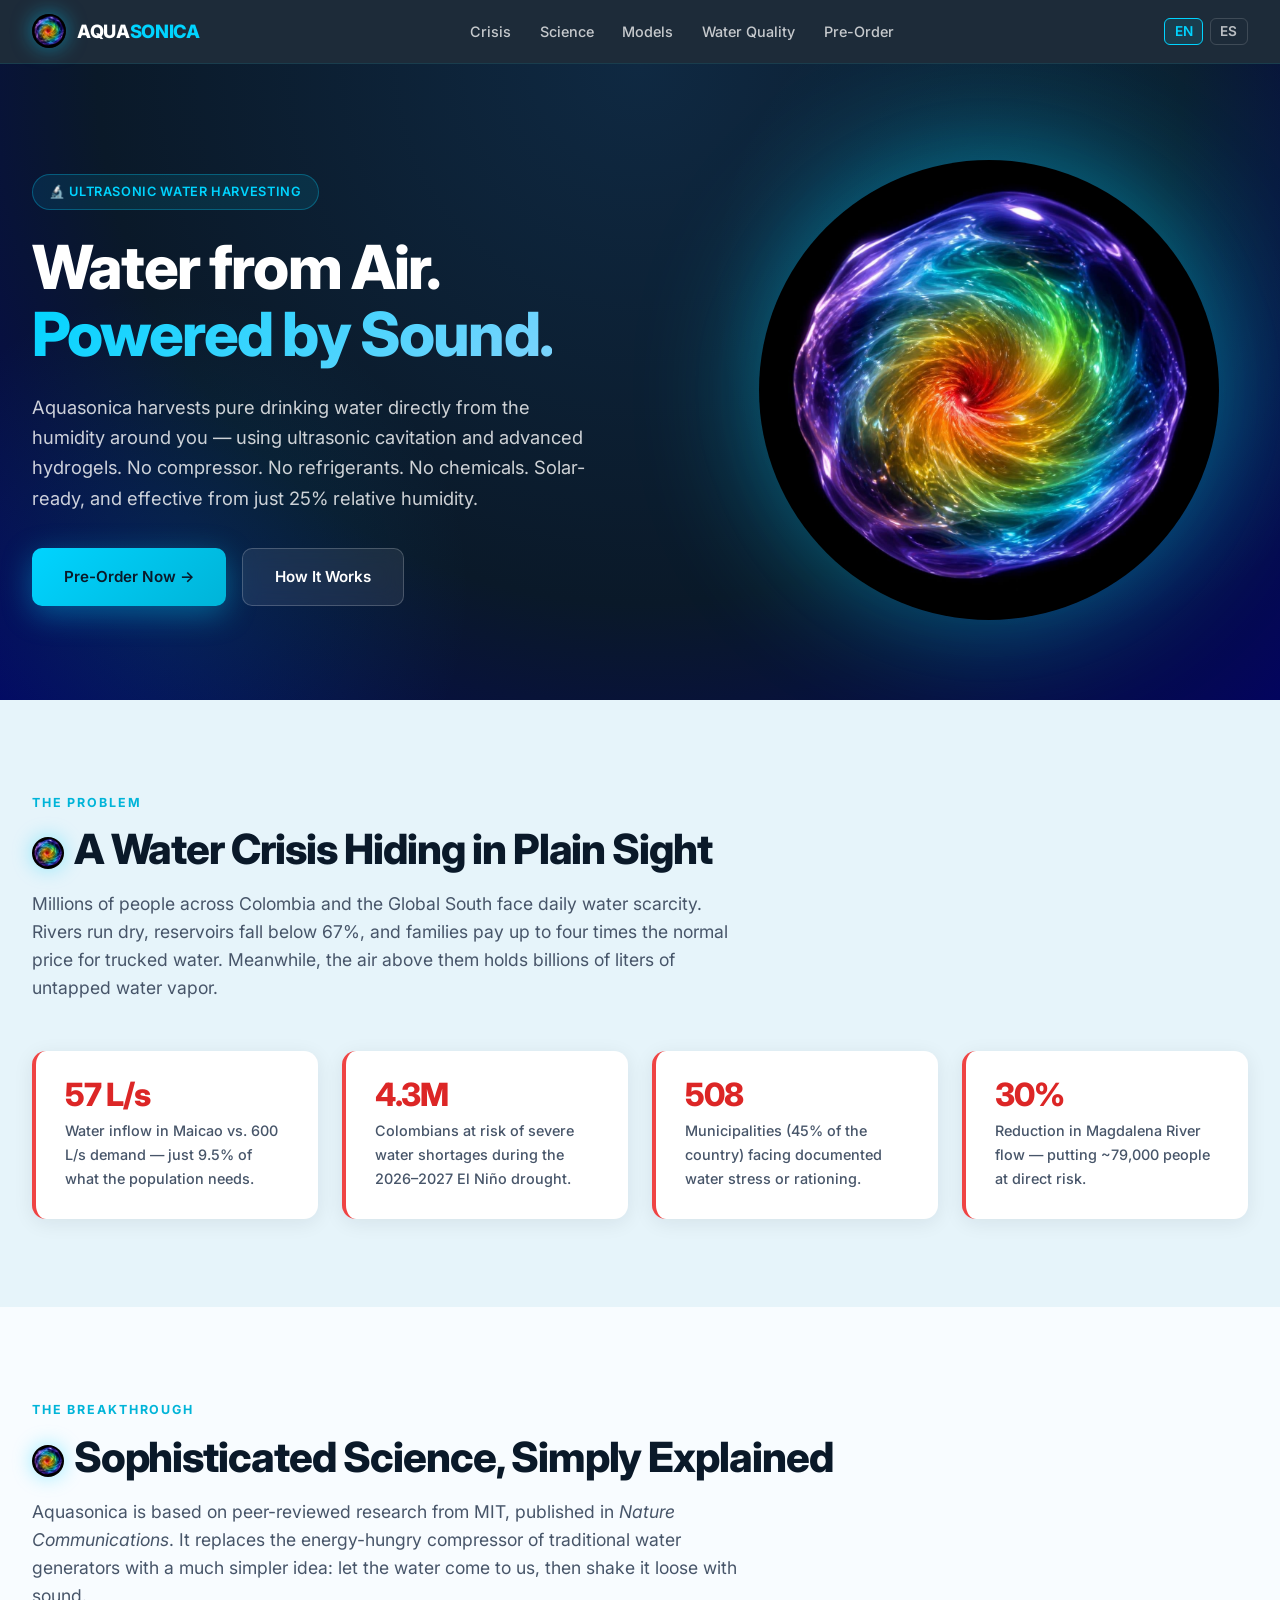
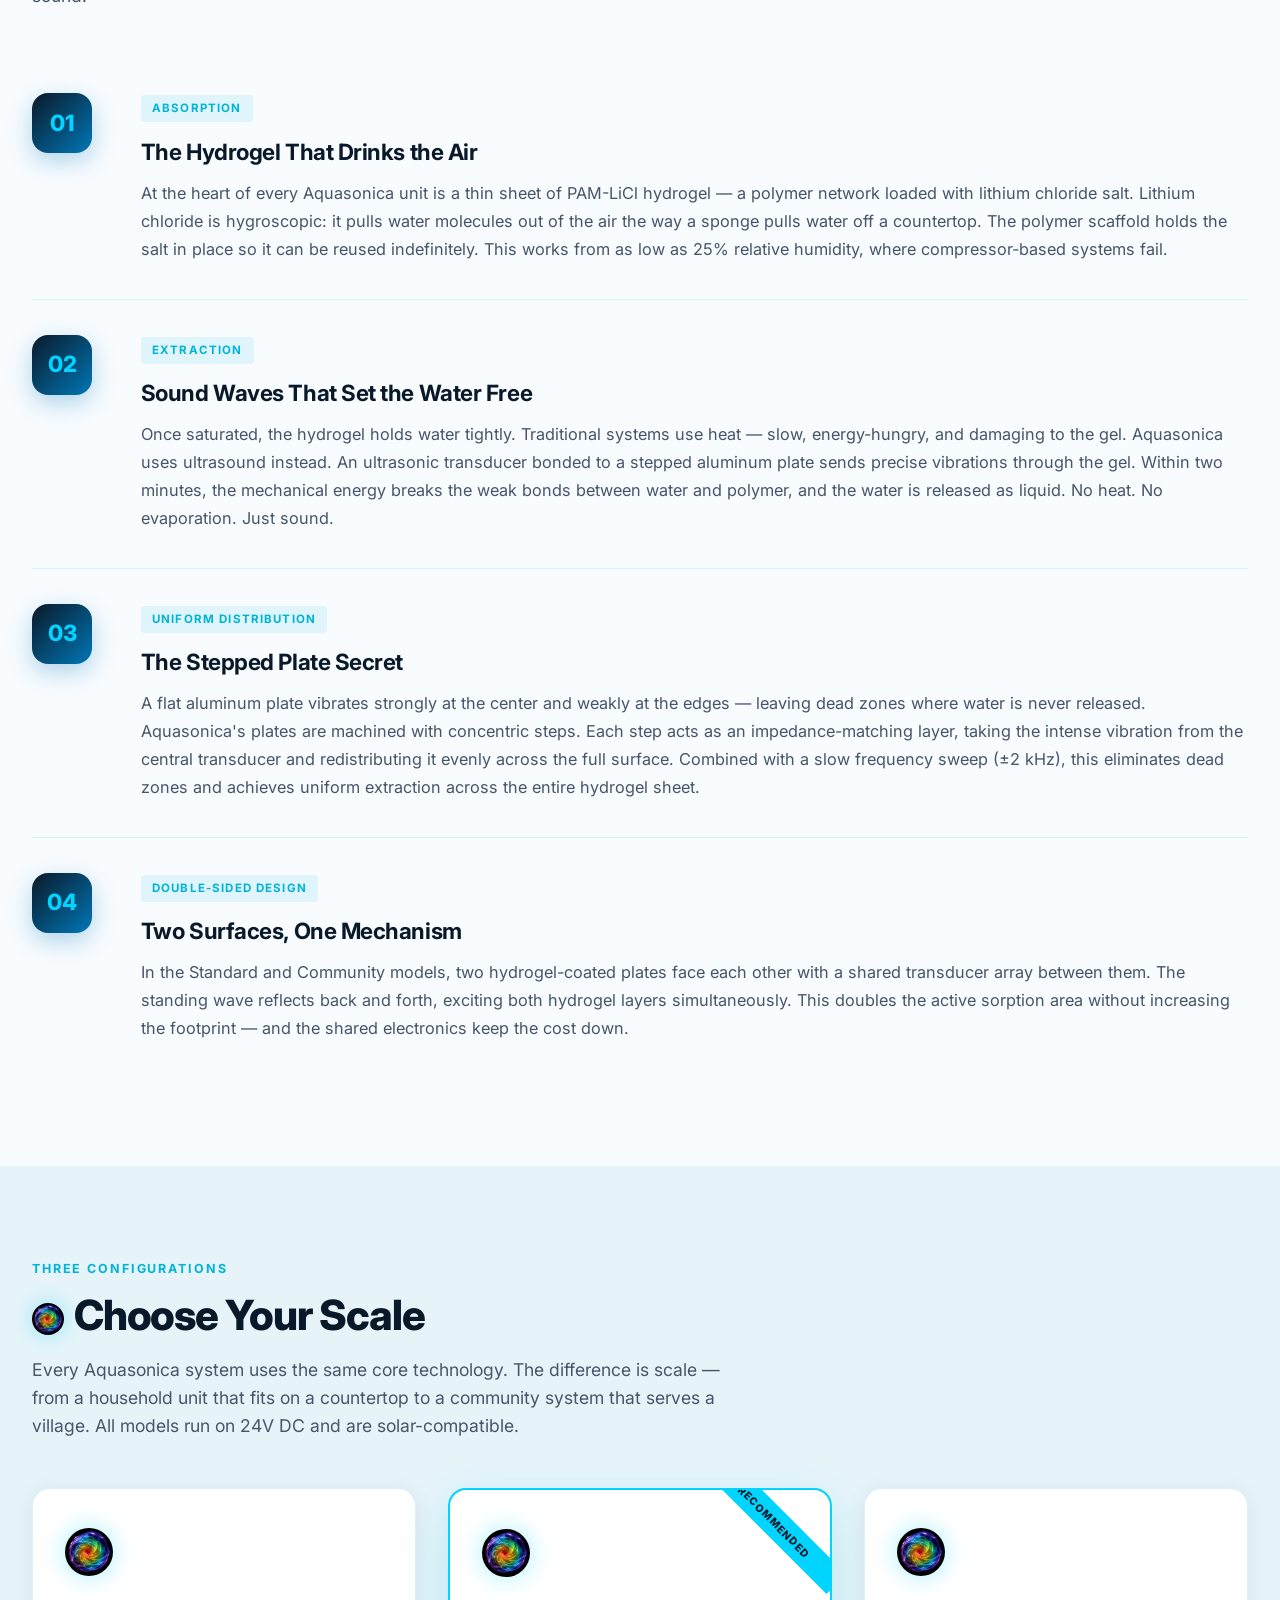
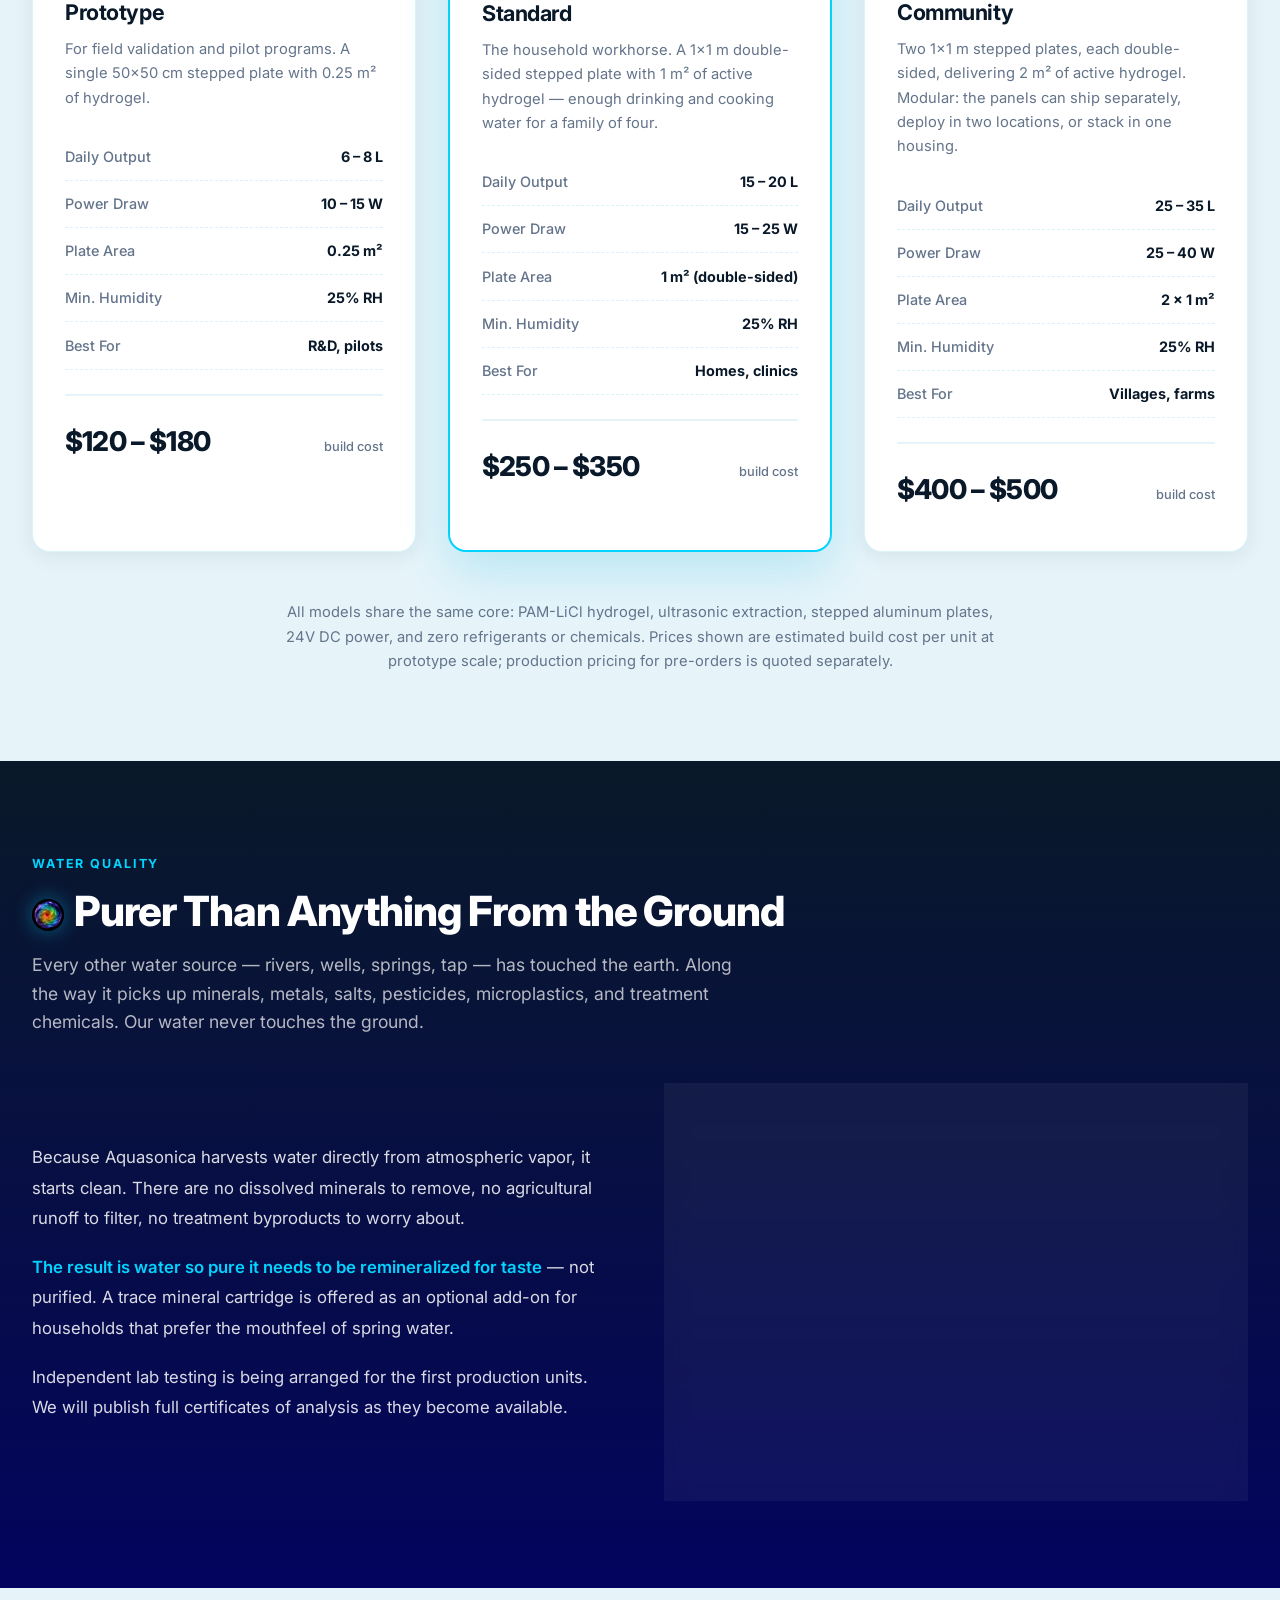
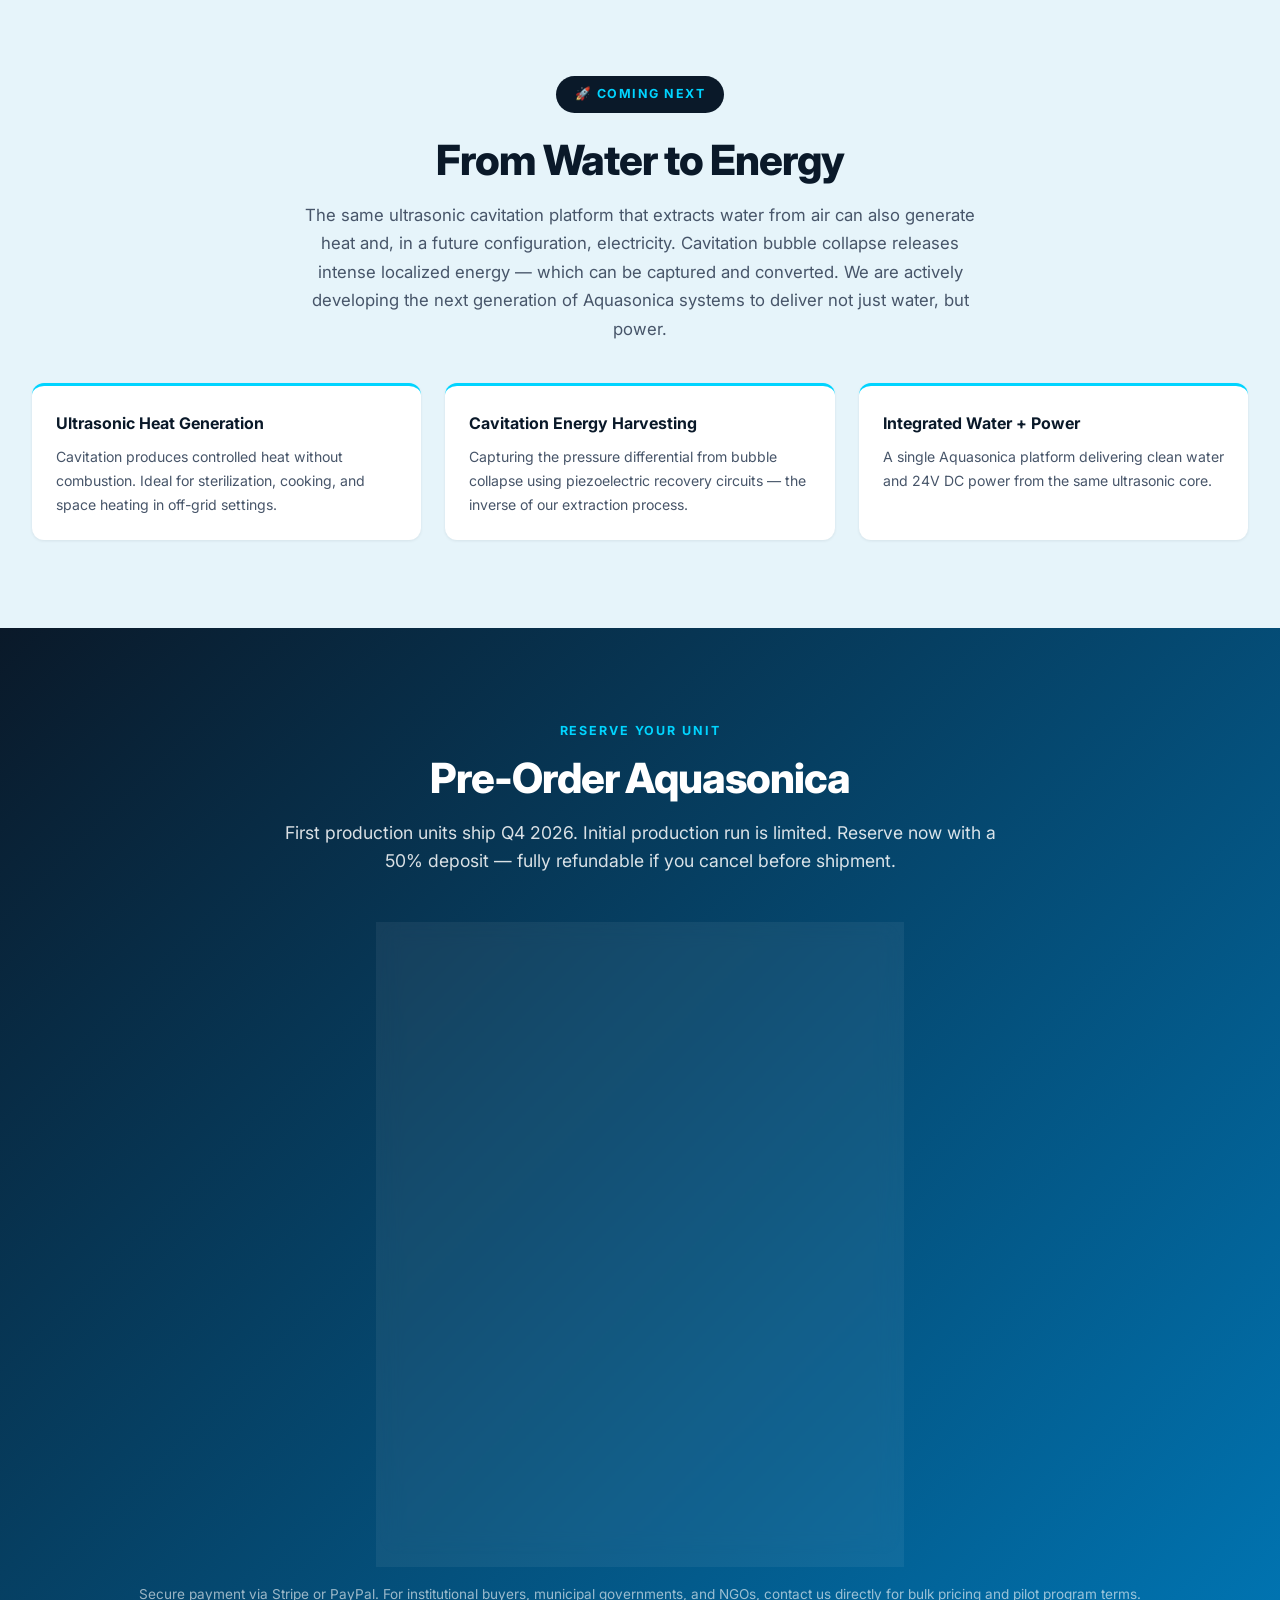
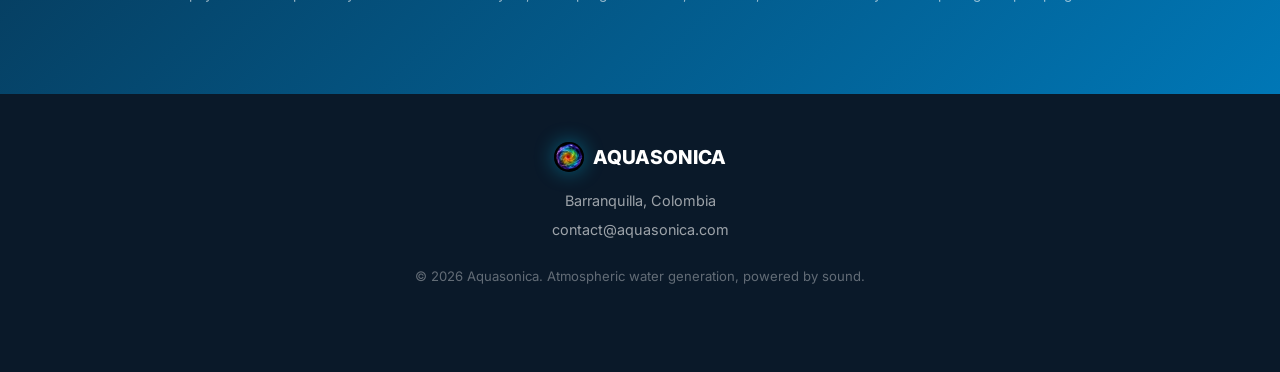
==== commit e0f0b548: "Update index.html" ====
--- a/index.html
+++ b/index.html
@@ -1,484 +1,1290 @@
 <!DOCTYPE html>
 <html lang="en">
 <head>
-    <meta charset="UTF-8">
-    <meta name="viewport" content="width=device-width, initial-scale=1.0">
-    <title>Aquasonica — Water from Air, Powered by Sound</title>
-    <meta name="description" content="Atmospheric Water Generator — 250-280 liters per day, 30-35W, no compressor, no chemicals. Pure water from humidity.">
-    <meta name="keywords" content="atmospheric water generator, water from air, humidity harvester, clean water, Colombia">
-    <meta property="og:title" content="Aquasonica — Water from Air, Powered by Sound">
-    <meta property="og:image" content="https://github.com/zaknick/aquasonica/raw/main/hero.jpg">
-    <link rel="canonical" href="https://zaknick.github.io/aquasonica/">
-    <style>
-        * { margin: 0; padding: 0; box-sizing: border-box; font-family: 'Segoe UI', Roboto, sans-serif; }
-        :root { --deepblue: #0c2340; --aqua: #00b4d8; --teal: #0077b6; --light: #f0f9ff; --dark: #03045e; }
-        body { color: #333; line-height: 1.6; }
-
-        /* === LANGUAGE SWITCHER === */
-        .lang-bar { background: rgba(12, 35, 64, 0.95); padding: 0.5rem 1.5rem; text-align: right; position: sticky; top: 0; z-index: 100; }
-        .lang-switch { display: inline-flex; gap: 0.5rem; align-items: center; }
-        .lang-btn { background: transparent; border: 2px solid transparent; font-size: 1.4rem; padding: 0.3rem 0.6rem; border-radius: 8px; cursor: pointer; transition: all 0.2s; opacity: 0.7; }
-        .lang-btn:hover, .lang-btn.active { border-color: var(--aqua); opacity: 1; background: rgba(0,180,216,0.15); }
-        .lang-btn:focus { outline: 2px solid var(--aqua); outline-offset: 2px; }
-
-        /* === ANALYTICS BAR === */
-        .analytics-bar { position: fixed; bottom: 0; left: 0; right: 0; background: rgba(12, 35, 64, 0.9); color: white; padding: 0.4rem 1.5rem; font-size: 0.85rem; display: flex; justify-content: space-between; z-index: 99; }
-        @media (max-width: 600px) { .analytics-bar { flex-direction: column; gap: 0.3rem; text-align: center; } }
-
-        header { background: linear-gradient(135deg, var(--deepblue) 0%, var(--teal) 100%); color: white; padding: 2rem 1.5rem; position: relative; overflow: hidden; }
-        .nav { display: flex; justify-content: space-between; align-items: center; max-width: 1200px; margin: 0 auto 2rem; flex-wrap: wrap; }
-        .logo { font-size: 1.8rem; font-weight: 800; letter-spacing: -0.5px; }
-        .logo span { color: var(--aqua); }
-        .nav-links a { color: white; margin-left: 1.5rem; text-decoration: none; opacity: 0.9; transition: opacity 0.2s; }
-        .nav-links a:hover { opacity: 1; text-decoration: underline; }
-        .hero { max-width: 1200px; margin: 0 auto; display: grid; grid-template-columns: 1fr 1fr; gap: 3rem; align-items: center; padding: 2rem 0; }
-        .hero-text h1 { font-size: 3rem; line-height: 1.2; margin-bottom: 1.5rem; }
-        .hero-text p { font-size: 1.2rem; margin-bottom: 2rem; opacity: 0.95; }
-        .cta-button { display: inline-block; background: white; color: var(--deepblue); padding: 0.9rem 2.2rem; border-radius: 50px; font-weight: 700; text-decoration: none; font-size: 1.1rem; transition: transform 0.2s, box-shadow 0.2s; box-shadow: 0 4px 20px rgba(0,0,0,0.15); border: none; cursor: pointer; }
-        .cta-button:hover { transform: translateY(-2px); box-shadow: 0 6px 25px rgba(0,0,0,0.2); }
-        .hero-image { background: rgba(255,255,255,0.1); border-radius: 16px; padding: 1rem; backdrop-filter: blur(10px); }
-        .hero-image img { width: 100%; border-radius: 12px; height: auto; }
-        section { max-width: 1200px; margin: 5rem auto; padding: 0 1.5rem; }
-        h2 { font-size: 2.2rem; color: var(--deepblue); margin-bottom: 2rem; text-align: center; }
-        .feature-grid { display: grid; grid-template-columns: repeat(auto-fit, minmax(280px, 1fr)); gap: 2rem; }
-        .feature-card { background: white; border-radius: 12px; padding: 2rem; box-shadow: 0 4px 20px rgba(0,100,150,0.08); border-top: 4px solid var(--aqua); transition: transform 0.2s; }
-        .feature-card:hover { transform: translateY(-5px); }
-        .feature-card h3 { color: var(--teal); margin-bottom: 1rem; font-size: 1.3rem; }
-        .specs-table { width: 100%; border-collapse: collapse; background: white; border-radius: 12px; overflow: hidden; box-shadow: 0 4px 20px rgba(0,0,0,0.05); }
-        .specs-table th, .specs-table td { padding: 1.2rem; text-align: left; border-bottom: 1px solid #e0f2fe; }
-        .specs-table th { background: var(--deepblue); color: white; }
-        .specs-table tr:nth-child(even) { background: #f0f9ff; }
-        .comparison { display: grid; grid-template-columns: repeat(3, 1fr); gap: 1.5rem; margin-top: 2rem; }
-        .comp-card { padding: 2rem; border-radius: 12px; background: white; box-shadow: 0 4px 20px rgba(0,0,0,0.05); text-align: center; }
-        .comp-card.our { border: 3px solid var(--aqua); transform: scale(1.05); }
-        .comp-card h3 { font-size: 1.4rem; margin-bottom: 1rem; }
-        .price { font-size: 2rem; font-weight: 800; color: var(--deepblue); margin-bottom: 0.5rem; }
-        .purity-box { background: linear-gradient(135deg, #f0f9ff 0%, #e0f2fe 100%); padding: 3rem; border-radius: 16px; }
-        .order-section { background: linear-gradient(135deg, var(--deepblue) 0%, var(--teal) 100%); color: white; padding: 4rem 2rem; border-radius: 16px; text-align: center; }
-        .form-group { margin-bottom: 1.5rem; text-align: left; }
-        .form-group label { display: block; margin-bottom: 0.5rem; font-weight: 600; }
-        .form-group input, .form-group select { width: 100%; padding: 0.9rem; border-radius: 8px; border: none; font-size: 1rem; color: #333; }
-        footer { background: var(--deepblue); color: white; padding: 3rem 1.5rem 4rem; text-align: center; margin-top: 5rem; }
-        
-        /* Language content visibility */
-        .lang-content { display: none; }
-        .lang-content.active { display: block; }
-
-        @media (max-width: 900px) {
-            .hero { grid-template-columns: 1fr; }
-            .comparison { grid-template-columns: 1fr; }
-            .nav-links { display: none; }
-        }
-    </style>
+<meta charset="UTF-8">
+<meta name="viewport" content="width=device-width, initial-scale=1.0">
+<title>Aquasonica — Atmospheric Water Generation, Powered by Sound</title>
+<meta name="description" content="Aquasonica extracts pure drinking water from air using ultrasonic cavitation and advanced hydrogels. No compressor. No refrigerants. Works from 25% humidity. Solar-ready. From 6 L/day to 35 L/day systems for homes, farms, and communities.">
+<meta name="keywords" content="atmospheric water generator, water from air, ultrasonic water harvester, hydrogel water, PAM-LiCl, Colombia water crisis, La Guajira drought, off-grid water, solar water generator, generador de agua atmosférica, agua del aire">
+<meta name="author" content="Aquasonica">
+<meta name="robots" content="index, follow">
+<link rel="canonical" href="https://zaknick.github.io/aquasonica/">
+
+<!-- Open Graph -->
+<meta property="og:type" content="website">
+<meta property="og:title" content="Aquasonica — Water from Air, Powered by Sound">
+<meta property="og:description" content="Ultrasonic extraction. No compressor. No refrigerants. 25% minimum humidity. Solar-ready.">
+<meta property="og:image" content="https://zaknick.github.io/aquasonica/vortex_spectrum.jpg">
+<meta property="og:url" content="https://zaknick.github.io/aquasonica/">
+
+<!-- Twitter -->
+<meta name="twitter:card" content="summary_large_image">
+<meta name="twitter:title" content="Aquasonica — Water from Air, Powered by Sound">
+<meta name="twitter:description" content="Pure water from humidity. Ultrasonic. No chemicals. Solar-ready.">
+<meta name="twitter:image" content="https://zaknick.github.io/aquasonica/vortex_spectrum.jpg">
+
+<!-- Favicon -->
+<link rel="icon" type="image/jpeg" href="vortex_spectrum.jpg">
+<link rel="apple-touch-icon" href="vortex_spectrum.jpg">
+
+<!-- Fonts -->
+<link rel="preconnect" href="https://fonts.googleapis.com">
+<link rel="preconnect" href="https://fonts.gstatic.com" crossorigin>
+<link href="https://fonts.googleapis.com/css2?family=Inter:wght@300;400;500;600;700;800;900&family=JetBrains+Mono:wght@400;600&display=swap" rel="stylesheet">
+
+<!-- Structured Data -->
+<script type="application/ld+json">
+{
+  "@context": "https://schema.org",
+  "@type": "Product",
+  "name": "Aquasonica Atmospheric Water Generator",
+  "description": "Ultrasonic atmospheric water generator using PAM-LiCl hydrogels. Produces 6 to 35 liters of pure drinking water per day from ambient humidity.",
+  "brand": { "@type": "Brand", "name": "Aquasonica" },
+  "offers": {
+    "@type": "AggregateOffer",
+    "priceCurrency": "USD",
+    "lowPrice": "1200",
+    "highPrice": "1800",
+    "availability": "https://schema.org/PreOrder"
+  },
+  "category": "Atmospheric Water Generator"
+}
+</script>
+
+<style>
+:root {
+  --navy: #0a1929;
+  --navy-2: #0f2942;
+  --aqua: #00d4ff;
+  --aqua-2: #00b4d8;
+  --teal: #0077b6;
+  --deep: #03045e;
+  --light: #f8fcff;
+  --light-2: #e6f4fa;
+  --gray: #64748b;
+  --text: #1e293b;
+  --text-light: #475569;
+  --border: rgba(0, 180, 216, 0.15);
+  --shadow-sm: 0 1px 3px rgba(10, 25, 41, 0.08);
+  --shadow: 0 4px 20px rgba(10, 25, 41, 0.08);
+  --shadow-lg: 0 20px 50px rgba(10, 25, 41, 0.15);
+}
+
+* { margin: 0; padding: 0; box-sizing: border-box; }
+
+html { scroll-behavior: smooth; }
+
+body {
+  font-family: 'Inter', -apple-system, BlinkMacSystemFont, sans-serif;
+  color: var(--text);
+  background: var(--light);
+  line-height: 1.65;
+  -webkit-font-smoothing: antialiased;
+  font-size: 16px;
+}
+
+img { max-width: 100%; display: block; }
+a { color: inherit; text-decoration: none; }
+
+/* === NAVIGATION === */
+.nav-bar {
+  position: sticky;
+  top: 0;
+  z-index: 1000;
+  background: rgba(10, 25, 41, 0.92);
+  backdrop-filter: blur(20px);
+  -webkit-backdrop-filter: blur(20px);
+  border-bottom: 1px solid rgba(0, 212, 255, 0.1);
+  padding: 0.9rem 2rem;
+}
+.nav-inner {
+  max-width: 1280px;
+  margin: 0 auto;
+  display: flex;
+  align-items: center;
+  justify-content: space-between;
+  gap: 2rem;
+}
+.brand {
+  display: flex;
+  align-items: center;
+  gap: 0.7rem;
+  font-weight: 800;
+  font-size: 1.15rem;
+  letter-spacing: -0.02em;
+  color: white;
+}
+.brand-icon {
+  width: 34px;
+  height: 34px;
+  border-radius: 50%;
+  object-fit: cover;
+  box-shadow: 0 0 20px rgba(0, 212, 255, 0.5);
+}
+.brand-name span { color: var(--aqua); }
+
+.nav-links {
+  display: flex;
+  gap: 1.8rem;
+  align-items: center;
+  font-size: 0.9rem;
+  font-weight: 500;
+}
+.nav-links a {
+  color: rgba(255,255,255,0.75);
+  transition: color 0.2s;
+  position: relative;
+}
+.nav-links a:hover { color: var(--aqua); }
+.nav-links a.active { color: var(--aqua); }
+
+.lang-switch {
+  display: flex;
+  gap: 0.4rem;
+  align-items: center;
+}
+.lang-btn {
+  background: transparent;
+  border: 1px solid rgba(255,255,255,0.15);
+  color: rgba(255,255,255,0.7);
+  font-size: 0.85rem;
+  font-weight: 600;
+  padding: 0.3rem 0.6rem;
+  border-radius: 6px;
+  cursor: pointer;
+  transition: all 0.2s;
+  font-family: inherit;
+}
+.lang-btn:hover, .lang-btn.active {
+  border-color: var(--aqua);
+  color: var(--aqua);
+  background: rgba(0, 212, 255, 0.1);
+}
+
+.menu-toggle { display: none; background: none; border: none; color: white; font-size: 1.5rem; cursor: pointer; }
+
+/* === HERO === */
+.hero {
+  position: relative;
+  background: radial-gradient(ellipse at top, var(--navy-2) 0%, var(--navy) 60%, var(--deep) 100%);
+  color: white;
+  padding: 6rem 2rem 5rem;
+  overflow: hidden;
+}
+.hero::before {
+  content: '';
+  position: absolute;
+  top: -20%;
+  right: -10%;
+  width: 700px;
+  height: 700px;
+  background: radial-gradient(circle, rgba(0, 212, 255, 0.15) 0%, transparent 70%);
+  pointer-events: none;
+}
+.hero::after {
+  content: '';
+  position: absolute;
+  bottom: -30%;
+  left: -10%;
+  width: 600px;
+  height: 600px;
+  background: radial-gradient(circle, rgba(0, 119, 182, 0.2) 0%, transparent 70%);
+  pointer-events: none;
+}
+.hero-inner {
+  max-width: 1280px;
+  margin: 0 auto;
+  display: grid;
+  grid-template-columns: 1.1fr 0.9fr;
+  gap: 4rem;
+  align-items: center;
+  position: relative;
+  z-index: 1;
+}
+.hero-badge {
+  display: inline-flex;
+  align-items: center;
+  gap: 0.5rem;
+  background: rgba(0, 212, 255, 0.1);
+  border: 1px solid rgba(0, 212, 255, 0.3);
+  color: var(--aqua);
+  padding: 0.4rem 1rem;
+  border-radius: 50px;
+  font-size: 0.8rem;
+  font-weight: 600;
+  letter-spacing: 0.05em;
+  text-transform: uppercase;
+  margin-bottom: 1.5rem;
+}
+.hero h1 {
+  font-size: clamp(2.2rem, 5vw, 3.8rem);
+  font-weight: 800;
+  line-height: 1.1;
+  letter-spacing: -0.03em;
+  margin-bottom: 1.5rem;
+}
+.hero h1 .accent {
+  background: linear-gradient(135deg, var(--aqua) 0%, #7dd3fc 100%);
+  -webkit-background-clip: text;
+  -webkit-text-fill-color: transparent;
+  background-clip: text;
+}
+.hero p {
+  font-size: 1.15rem;
+  color: rgba(255,255,255,0.8);
+  margin-bottom: 2.2rem;
+  max-width: 560px;
+  font-weight: 400;
+}
+.hero-cta {
+  display: flex;
+  gap: 1rem;
+  flex-wrap: wrap;
+}
+.btn {
+  display: inline-flex;
+  align-items: center;
+  gap: 0.5rem;
+  padding: 0.95rem 2rem;
+  border-radius: 10px;
+  font-weight: 600;
+  font-size: 0.95rem;
+  transition: all 0.25s;
+  cursor: pointer;
+  border: none;
+  font-family: inherit;
+  text-decoration: none;
+}
+.btn-primary {
+  background: linear-gradient(135deg, var(--aqua) 0%, var(--aqua-2) 100%);
+  color: var(--navy);
+  box-shadow: 0 8px 30px rgba(0, 212, 255, 0.35);
+}
+.btn-primary:hover {
+  transform: translateY(-2px);
+  box-shadow: 0 12px 40px rgba(0, 212, 255, 0.5);
+}
+.btn-ghost {
+  background: rgba(255,255,255,0.08);
+  color: white;
+  border: 1px solid rgba(255,255,255,0.2);
+  backdrop-filter: blur(10px);
+}
+.btn-ghost:hover {
+  background: rgba(255,255,255,0.15);
+  border-color: var(--aqua);
+}
+
+.hero-visual {
+  position: relative;
+  display: flex;
+  align-items: center;
+  justify-content: center;
+}
+.hero-visual::before {
+  content: '';
+  position: absolute;
+  inset: -10%;
+  background: radial-gradient(circle, rgba(0, 212, 255, 0.25) 0%, transparent 60%);
+  filter: blur(40px);
+  z-index: 0;
+}
+.hero-visual img {
+  width: 100%;
+  max-width: 460px;
+  border-radius: 50%;
+  position: relative;
+  z-index: 1;
+  animation: pulse-glow 6s ease-in-out infinite;
+  filter: drop-shadow(0 0 60px rgba(0, 212, 255, 0.4));
+}
+@keyframes pulse-glow {
+  0%, 100% { transform: scale(1); filter: drop-shadow(0 0 40px rgba(0, 212, 255, 0.3)); }
+  50% { transform: scale(1.03); filter: drop-shadow(0 0 80px rgba(0, 212, 255, 0.55)); }
+}
+
+/* === SECTIONS === */
+.section { padding: 5.5rem 2rem; }
+.section-inner { max-width: 1280px; margin: 0 auto; }
+.section-label {
+  display: inline-block;
+  font-size: 0.78rem;
+  font-weight: 700;
+  letter-spacing: 0.15em;
+  text-transform: uppercase;
+  color: var(--aqua-2);
+  margin-bottom: 0.8rem;
+}
+.section-title {
+  font-size: clamp(1.8rem, 3.5vw, 2.6rem);
+  font-weight: 800;
+  letter-spacing: -0.025em;
+  color: var(--navy);
+  margin-bottom: 1rem;
+  line-height: 1.15;
+}
+.section-subtitle {
+  font-size: 1.1rem;
+  color: var(--text-light);
+  max-width: 720px;
+  margin-bottom: 3rem;
+  line-height: 1.6;
+}
+.title-icon {
+  display: inline-block;
+  width: 32px;
+  height: 32px;
+  border-radius: 50%;
+  vertical-align: middle;
+  margin-right: 0.6rem;
+  box-shadow: 0 0 20px rgba(0, 212, 255, 0.4);
+}
+
+/* === CRISIS SECTION === */
+.crisis { background: var(--light-2); }
+.crisis-grid {
+  display: grid;
+  grid-template-columns: repeat(auto-fit, minmax(220px, 1fr));
+  gap: 1.5rem;
+  margin-top: 2rem;
+}
+.crisis-stat {
+  background: white;
+  border-radius: 14px;
+  padding: 1.8rem;
+  border-left: 4px solid #ef4444;
+  box-shadow: var(--shadow);
+}
+.crisis-stat .num {
+  font-size: 2rem;
+  font-weight: 800;
+  color: #dc2626;
+  line-height: 1;
+  margin-bottom: 0.5rem;
+  letter-spacing: -0.03em;
+}
+.crisis-stat .label {
+  font-size: 0.9rem;
+  color: var(--text-light);
+  font-weight: 500;
+}
+
+/* === SCIENCE / HOW IT WORKS === */
+.science-step {
+  display: grid;
+  grid-template-columns: 80px 1fr;
+  gap: 1.8rem;
+  padding: 2.2rem 0;
+  border-bottom: 1px solid var(--border);
+  align-items: start;
+}
+.science-step:last-child { border-bottom: none; }
+.step-num {
+  width: 60px;
+  height: 60px;
+  border-radius: 16px;
+  background: linear-gradient(135deg, var(--navy) 0%, var(--teal) 100%);
+  color: var(--aqua);
+  display: flex;
+  align-items: center;
+  justify-content: center;
+  font-weight: 800;
+  font-size: 1.4rem;
+  box-shadow: 0 8px 25px rgba(0, 119, 182, 0.3);
+}
+.step-content h3 {
+  font-size: 1.4rem;
+  font-weight: 700;
+  color: var(--navy);
+  margin-bottom: 0.6rem;
+  letter-spacing: -0.02em;
+}
+.step-content p {
+  color: var(--text-light);
+  font-size: 1.02rem;
+  line-height: 1.7;
+}
+.step-content .tag {
+  display: inline-block;
+  font-size: 0.72rem;
+  font-weight: 700;
+  letter-spacing: 0.1em;
+  text-transform: uppercase;
+  color: var(--aqua-2);
+  background: rgba(0, 180, 216, 0.1);
+  padding: 0.25rem 0.7rem;
+  border-radius: 4px;
+  margin-bottom: 0.7rem;
+}
+
+/* === MODEL CARDS === */
+.models-grid {
+  display: grid;
+  grid-template-columns: repeat(auto-fit, minmax(300px, 1fr));
+  gap: 2rem;
+  margin-top: 2rem;
+}
+.model-card {
+  background: white;
+  border-radius: 18px;
+  padding: 2.4rem 2rem;
+  box-shadow: var(--shadow);
+  border: 1px solid var(--border);
+  transition: all 0.3s;
+  position: relative;
+  overflow: hidden;
+}
+.model-card:hover {
+  transform: translateY(-6px);
+  box-shadow: var(--shadow-lg);
+  border-color: var(--aqua);
+}
+.model-card.featured {
+  border: 2px solid var(--aqua);
+  box-shadow: 0 20px 50px rgba(0, 180, 216, 0.2);
+}
+.model-card.featured::before {
+  content: 'RECOMMENDED';
+  position: absolute;
+  top: 18px;
+  right: -32px;
+  background: var(--aqua);
+  color: var(--navy);
+  font-size: 0.65rem;
+  font-weight: 800;
+  letter-spacing: 0.1em;
+  padding: 0.35rem 2.5rem;
+  transform: rotate(45deg);
+}
+.model-icon {
+  width: 48px;
+  height: 48px;
+  border-radius: 50%;
+  margin-bottom: 1.2rem;
+  box-shadow: 0 0 25px rgba(0, 212, 255, 0.35);
+}
+.model-card h3 {
+  font-size: 1.35rem;
+  font-weight: 700;
+  color: var(--navy);
+  margin-bottom: 0.4rem;
+  letter-spacing: -0.02em;
+}
+.model-card .model-desc {
+  font-size: 0.92rem;
+  color: var(--gray);
+  margin-bottom: 1.5rem;
+  min-height: 2.8em;
+}
+.model-spec {
+  display: flex;
+  justify-content: space-between;
+  padding: 0.7rem 0;
+  border-bottom: 1px dashed var(--border);
+  font-size: 0.9rem;
+}
+.model-spec:last-of-type { border-bottom: none; }
+.model-spec .k { color: var(--gray); font-weight: 500; }
+.model-spec .v { color: var(--navy); font-weight: 700; }
+.model-price {
+  margin-top: 1.5rem;
+  padding-top: 1.5rem;
+  border-top: 2px solid var(--light-2);
+  display: flex;
+  align-items: baseline;
+  justify-content: space-between;
+}
+.model-price .amount {
+  font-size: 1.7rem;
+  font-weight: 800;
+  color: var(--navy);
+  letter-spacing: -0.03em;
+}
+.model-price .unit {
+  font-size: 0.8rem;
+  color: var(--gray);
+  font-weight: 500;
+}
+
+/* === WATER QUALITY === */
+.purity {
+  background: linear-gradient(180deg, var(--navy) 0%, var(--deep) 100%);
+  color: white;
+}
+.purity .section-title { color: white; }
+.purity .section-subtitle { color: rgba(255,255,255,0.7); }
+.purity-grid {
+  display: grid;
+  grid-template-columns: 1fr 1fr;
+  gap: 3rem;
+  align-items: center;
+  margin-top: 2rem;
+}
+.purity-text {
+  font-size: 1.05rem;
+  line-height: 1.8;
+  color: rgba(255,255,255,0.85);
+}
+.purity-text p { margin-bottom: 1.2rem; }
+.purity-text .highlight {
+  color: var(--aqua);
+  font-weight: 600;
+}
+.purity-table {
+  background: rgba(255,255,255,0.05);
+  border: 1px solid rgba(0, 212, 255, 0.2);
+  border-radius: 14px;
+  padding: 1.5rem;
+  backdrop-filter: blur(10px);
+}
+.purity-row {
+  display: flex;
+  justify-content: space-between;
+  padding: 0.85rem 0;
+  border-bottom: 1px solid rgba(255,255,255,0.08);
+  font-size: 0.92rem;
+}
+.purity-row:last-child { border-bottom: none; }
+.purity-row .pk { color: rgba(255,255,255,0.65); }
+.purity-row .pv { color: var(--aqua); font-weight: 600; }
+
+/* === COMING NEXT === */
+.coming-next {
+  background: var(--light-2);
+  text-align: center;
+}
+.coming-badge {
+  display: inline-flex;
+  align-items: center;
+  gap: 0.5rem;
+  background: var(--navy);
+  color: var(--aqua);
+  padding: 0.5rem 1.2rem;
+  border-radius: 50px;
+  font-size: 0.78rem;
+  font-weight: 700;
+  letter-spacing: 0.12em;
+  text-transform: uppercase;
+  margin-bottom: 1.5rem;
+}
+.coming-next p {
+  max-width: 700px;
+  margin: 0 auto 2rem;
+  color: var(--text-light);
+  font-size: 1.05rem;
+  line-height: 1.7;
+}
+.coming-features {
+  display: grid;
+  grid-template-columns: repeat(auto-fit, minmax(220px, 1fr));
+  gap: 1.5rem;
+  margin-top: 2.5rem;
+  text-align: left;
+}
+.coming-feature {
+  background: white;
+  border-radius: 12px;
+  padding: 1.5rem;
+  box-shadow: var(--shadow-sm);
+  border-top: 3px solid var(--aqua);
+}
+.coming-feature h4 {
+  font-size: 1rem;
+  font-weight: 700;
+  color: var(--navy);
+  margin-bottom: 0.5rem;
+}
+.coming-feature p {
+  font-size: 0.88rem;
+  color: var(--text-light);
+  margin: 0;
+}
+
+/* === ORDER === */
+.order {
+  background: linear-gradient(135deg, var(--navy) 0%, var(--teal) 100%);
+  color: white;
+  text-align: center;
+}
+.order .section-title { color: white; }
+.order .section-subtitle { color: rgba(255,255,255,0.85); margin-left: auto; margin-right: auto; }
+.order-form {
+  max-width: 520px;
+  margin: 0 auto;
+  background: rgba(255,255,255,0.06);
+  padding: 2.5rem;
+  border-radius: 18px;
+  border: 1px solid rgba(0, 212, 255, 0.2);
+  backdrop-filter: blur(10px);
+  text-align: left;
+}
+.form-group { margin-bottom: 1.2rem; }
+.form-group label {
+  display: block;
+  margin-bottom: 0.5rem;
+  font-size: 0.85rem;
+  font-weight: 600;
+  color: rgba(255,255,255,0.9);
+}
+.form-group input, .form-group select {
+  width: 100%;
+  padding: 0.9rem 1rem;
+  border-radius: 8px;
+  border: 1px solid rgba(255,255,255,0.15);
+  background: rgba(255,255,255,0.08);
+  color: white;
+  font-family: inherit;
+  font-size: 0.95rem;
+  transition: all 0.2s;
+}
+.form-group input:focus, .form-group select:focus {
+  outline: none;
+  border-color: var(--aqua);
+  background: rgba(255,255,255,0.12);
+}
+.form-group select option { color: var(--navy); background: white; }
+
+/* === FOOTER === */
+.footer {
+  background: var(--navy);
+  color: rgba(255,255,255,0.6);
+  padding: 3rem 2rem 5rem;
+  text-align: center;
+  font-size: 0.9rem;
+}
+.footer-brand {
+  display: flex;
+  align-items: center;
+  justify-content: center;
+  gap: 0.6rem;
+  margin-bottom: 1rem;
+  color: white;
+  font-weight: 800;
+  font-size: 1.2rem;
+}
+.footer-brand img {
+  width: 30px;
+  height: 30px;
+  border-radius: 50%;
+  box-shadow: 0 0 20px rgba(0, 212, 255, 0.4);
+}
+.footer p { margin: 0.3rem 0; }
+
+/* === LANGUAGE VISIBILITY === */
+.lang-content { display: none; }
+.lang-content.active { display: block; }
+
+/* === RESPONSIVE === */
+@media (max-width: 900px) {
+  .hero-inner { grid-template-columns: 1fr; gap: 2.5rem; }
+  .hero-visual img { max-width: 300px; margin: 0 auto; }
+  .purity-grid { grid-template-columns: 1fr; gap: 2rem; }
+  .nav-links { display: none; }
+  .nav-links.open {
+    display: flex;
+    position: absolute;
+    top: 100%;
+    left: 0;
+    right: 0;
+    background: var(--navy);
+    flex-direction: column;
+    padding: 1.5rem 2rem;
+    gap: 1rem;
+    border-bottom: 1px solid rgba(0, 212, 255, 0.2);
+  }
+  .menu-toggle { display: block; }
+  .science-step { grid-template-columns: 60px 1fr; gap: 1.2rem; }
+  .step-num { width: 48px; height: 48px; font-size: 1.1rem; }
+}
+@media (max-width: 600px) {
+  .section { padding: 3.5rem 1.2rem; }
+  .hero { padding: 4rem 1.2rem 3rem; }
+  .order-form { padding: 1.8rem; }
+}
+</style>
 </head>
 <body>
 
-<!-- 🏁 LANGUAGE SWITCHER -->
-<div class="lang-bar">
-    <div class="lang-switch">
-        <button class="lang-btn active" data-lang="en" title="English">🇺🇸</button>
-        <button class="lang-btn" data-lang="es" title="Español">🇨🇴</button>
-        <button class="lang-btn" data-lang="de" title="Deutsch">🇩🇪</button>
-    </div>
+<!-- ============ NAVIGATION ============ -->
+<nav class="nav-bar">
+  <div class="nav-inner">
+    <a href="#top" class="brand">
+      <img src="vortex_spectrum.jpg" alt="Aquasonica cavitation vortex logo" class="brand-icon">
+      <span class="brand-name">AQUA<span>SONICA</span></span>
+    </a>
+    <div class="nav-links" id="navLinks">
+      <a href="#crisis" data-i18n="nav.crisis">Crisis</a>
+      <a href="#science" data-i18n="nav.science">Science</a>
+      <a href="#models" data-i18n="nav.models">Models</a>
+      <a href="#purity" data-i18n="nav.purity">Water Quality</a>
+      <a href="#order" data-i18n="nav.order">Pre-Order</a>
+    </div>
+    <div style="display:flex;align-items:center;gap:1rem;">
+      <div class="lang-switch">
+        <button class="lang-btn active" data-lang="en">EN</button>
+        <button class="lang-btn" data-lang="es">ES</button>
+      </div>
+      <button class="menu-toggle" id="menuToggle" aria-label="Menu">☰</button>
+    </div>
+  </div>
+</nav>
+
+<!-- ============ ENGLISH ============ -->
+<div class="lang-content active" data-lang="en">
+
+  <!-- HERO -->
+  <header class="hero" id="top">
+    <div class="hero-inner">
+      <div>
+        <div class="hero-badge">🔬 Ultrasonic Water Harvesting</div>
+        <h1>Water from Air.<br><span class="accent">Powered by Sound.</span></h1>
+        <p>Aquasonica harvests pure drinking water directly from the humidity around you — using ultrasonic cavitation and advanced hydrogels. No compressor. No refrigerants. No chemicals. Solar-ready, and effective from just 25% relative humidity.</p>
+        <div class="hero-cta">
+          <a href="#order" class="btn btn-primary">Pre-Order Now →</a>
+          <a href="#science" class="btn btn-ghost">How It Works</a>
+        </div>
+      </div>
+      <div class="hero-visual">
+        <img src="vortex_spectrum.jpg" alt="Cavitation bubble vortex — the physics behind Aquasonica">
+      </div>
+    </div>
+  </header>
+
+  <!-- CRISIS -->
+  <section class="section crisis" id="crisis">
+    <div class="section-inner">
+      <div class="section-label">The Problem</div>
+      <h2 class="section-title"><img src="vortex_spectrum.jpg" alt="" class="title-icon">A Water Crisis Hiding in Plain Sight</h2>
+      <p class="section-subtitle">Millions of people across Colombia and the Global South face daily water scarcity. Rivers run dry, reservoirs fall below 67%, and families pay up to four times the normal price for trucked water. Meanwhile, the air above them holds billions of liters of untapped water vapor.</p>
+      <div class="crisis-grid">
+        <div class="crisis-stat">
+          <div class="num">57 L/s</div>
+          <div class="label">Water inflow in Maicao vs. 600 L/s demand — just 9.5% of what the population needs.</div>
+        </div>
+        <div class="crisis-stat">
+          <div class="num">4.3M</div>
+          <div class="label">Colombians at risk of severe water shortages during the 2026–2027 El Niño drought.</div>
+        </div>
+        <div class="crisis-stat">
+          <div class="num">508</div>
+          <div class="label">Municipalities (45% of the country) facing documented water stress or rationing.</div>
+        </div>
+        <div class="crisis-stat">
+          <div class="num">30%</div>
+          <div class="label">Reduction in Magdalena River flow — putting ~79,000 people at direct risk.</div>
+        </div>
+      </div>
+    </div>
+  </section>
+
+  <!-- SCIENCE -->
+  <section class="section" id="science">
+    <div class="section-inner">
+      <div class="section-label">The Breakthrough</div>
+      <h2 class="section-title"><img src="vortex_spectrum.jpg" alt="" class="title-icon">Sophisticated Science, Simply Explained</h2>
+      <p class="section-subtitle">Aquasonica is based on peer-reviewed research from MIT, published in <em>Nature Communications</em>. It replaces the energy-hungry compressor of traditional water generators with a much simpler idea: let the water come to us, then shake it loose with sound.</p>
+
+      <div class="science-step">
+        <div class="step-num">01</div>
+        <div class="step-content">
+          <span class="tag">Absorption</span>
+          <h3>The Hydrogel That Drinks the Air</h3>
+          <p>At the heart of every Aquasonica unit is a thin sheet of PAM-LiCl hydrogel — a polymer network loaded with lithium chloride salt. Lithium chloride is hygroscopic: it pulls water molecules out of the air the way a sponge pulls water off a countertop. The polymer scaffold holds the salt in place so it can be reused indefinitely. This works from as low as 25% relative humidity, where compressor-based systems fail.</p>
+        </div>
+      </div>
+
+      <div class="science-step">
+        <div class="step-num">02</div>
+        <div class="step-content">
+          <span class="tag">Extraction</span>
+          <h3>Sound Waves That Set the Water Free</h3>
+          <p>Once saturated, the hydrogel holds water tightly. Traditional systems use heat — slow, energy-hungry, and damaging to the gel. Aquasonica uses ultrasound instead. An ultrasonic transducer bonded to a stepped aluminum plate sends precise vibrations through the gel. Within two minutes, the mechanical energy breaks the weak bonds between water and polymer, and the water is released as liquid. No heat. No evaporation. Just sound.</p>
+        </div>
+      </div>
+
+      <div class="science-step">
+        <div class="step-num">03</div>
+        <div class="step-content">
+          <span class="tag">Uniform Distribution</span>
+          <h3>The Stepped Plate Secret</h3>
+          <p>A flat aluminum plate vibrates strongly at the center and weakly at the edges — leaving dead zones where water is never released. Aquasonica's plates are machined with concentric steps. Each step acts as an impedance-matching layer, taking the intense vibration from the central transducer and redistributing it evenly across the full surface. Combined with a slow frequency sweep (±2 kHz), this eliminates dead zones and achieves uniform extraction across the entire hydrogel sheet.</p>
+        </div>
+      </div>
+
+      <div class="science-step">
+        <div class="step-num">04</div>
+        <div class="step-content">
+          <span class="tag">Double-Sided Design</span>
+          <h3>Two Surfaces, One Mechanism</h3>
+          <p>In the Standard and Community models, two hydrogel-coated plates face each other with a shared transducer array between them. The standing wave reflects back and forth, exciting both hydrogel layers simultaneously. This doubles the active sorption area without increasing the footprint — and the shared electronics keep the cost down.</p>
+        </div>
+      </div>
+    </div>
+  </section>
+
+  <!-- MODELS -->
+  <section class="section crisis" id="models">
+    <div class="section-inner">
+      <div class="section-label">Three Configurations</div>
+      <h2 class="section-title"><img src="vortex_spectrum.jpg" alt="" class="title-icon">Choose Your Scale</h2>
+      <p class="section-subtitle">Every Aquasonica system uses the same core technology. The difference is scale — from a household unit that fits on a countertop to a community system that serves a village. All models run on 24V DC and are solar-compatible.</p>
+
+      <div class="models-grid">
+
+        <div class="model-card">
+          <img src="vortex_spectrum.jpg" alt="" class="model-icon">
+          <h3>Prototype</h3>
+          <p class="model-desc">For field validation and pilot programs. A single 50×50 cm stepped plate with 0.25 m² of hydrogel.</p>
+          <div class="model-spec"><span class="k">Daily Output</span><span class="v">6 – 8 L</span></div>
+          <div class="model-spec"><span class="k">Power Draw</span><span class="v">10 – 15 W</span></div>
+          <div class="model-spec"><span class="k">Plate Area</span><span class="v">0.25 m²</span></div>
+          <div class="model-spec"><span class="k">Min. Humidity</span><span class="v">25% RH</span></div>
+          <div class="model-spec"><span class="k">Best For</span><span class="v">R&D, pilots</span></div>
+          <div class="model-price">
+            <span class="amount">$120 – $180</span>
+            <span class="unit">build cost</span>
+          </div>
+        </div>
+
+        <div class="model-card featured">
+          <img src="vortex_spectrum.jpg" alt="" class="model-icon">
+          <h3>Standard</h3>
+          <p class="model-desc">The household workhorse. A 1×1 m double-sided stepped plate with 1 m² of active hydrogel — enough drinking and cooking water for a family of four.</p>
+          <div class="model-spec"><span class="k">Daily Output</span><span class="v">15 – 20 L</span></div>
+          <div class="model-spec"><span class="k">Power Draw</span><span class="v">15 – 25 W</span></div>
+          <div class="model-spec"><span class="k">Plate Area</span><span class="v">1 m² (double-sided)</span></div>
+          <div class="model-spec"><span class="k">Min. Humidity</span><span class="v">25% RH</span></div>
+          <div class="model-spec"><span class="k">Best For</span><span class="v">Homes, clinics</span></div>
+          <div class="model-price">
+            <span class="amount">$250 – $350</span>
+            <span class="unit">build cost</span>
+          </div>
+        </div>
+
+        <div class="model-card">
+          <img src="vortex_spectrum.jpg" alt="" class="model-icon">
+          <h3>Community</h3>
+          <p class="model-desc">Two 1×1 m stepped plates, each double-sided, delivering 2 m² of active hydrogel. Modular: the panels can ship separately, deploy in two locations, or stack in one housing.</p>
+          <div class="model-spec"><span class="k">Daily Output</span><span class="v">25 – 35 L</span></div>
+          <div class="model-spec"><span class="k">Power Draw</span><span class="v">25 – 40 W</span></div>
+          <div class="model-spec"><span class="k">Plate Area</span><span class="v">2 × 1 m²</span></div>
+          <div class="model-spec"><span class="k">Min. Humidity</span><span class="v">25% RH</span></div>
+          <div class="model-spec"><span class="k">Best For</span><span class="v">Villages, farms</span></div>
+          <div class="model-price">
+            <span class="amount">$400 – $500</span>
+            <span class="unit">build cost</span>
+          </div>
+        </div>
+
+      </div>
+
+      <p style="text-align:center; margin-top:3rem; color:var(--gray); font-size:0.92rem; max-width:720px; margin-left:auto; margin-right:auto;">
+        All models share the same core: PAM-LiCl hydrogel, ultrasonic extraction, stepped aluminum plates, 24V DC power, and zero refrigerants or chemicals. Prices shown are estimated build cost per unit at prototype scale; production pricing for pre-orders is quoted separately.
+      </p>
+    </div>
+  </section>
+
+  <!-- PURITY -->
+  <section class="section purity" id="purity">
+    <div class="section-inner">
+      <div class="section-label" style="color:var(--aqua);">Water Quality</div>
+      <h2 class="section-title"><img src="vortex_spectrum.jpg" alt="" class="title-icon">Purer Than Anything From the Ground</h2>
+      <p class="section-subtitle">Every other water source — rivers, wells, springs, tap — has touched the earth. Along the way it picks up minerals, metals, salts, pesticides, microplastics, and treatment chemicals. Our water never touches the ground.</p>
+
+      <div class="purity-grid">
+        <div class="purity-text">
+          <p>Because Aquasonica harvests water directly from atmospheric vapor, it starts clean. There are no dissolved minerals to remove, no agricultural runoff to filter, no treatment byproducts to worry about.</p>
+          <p><span class="highlight">The result is water so pure it needs to be remineralized for taste</span> — not purified. A trace mineral cartridge is offered as an optional add-on for households that prefer the mouthfeel of spring water.</p>
+          <p>Independent lab testing is being arranged for the first production units. We will publish full certificates of analysis as they become available.</p>
+        </div>
+        <div class="purity-table">
+          <div class="purity-row"><span class="pk">Total Dissolved Solids</span><span class="pv">0 – 5 mg/L</span></div>
+          <div class="purity-row"><span class="pk">Heavy Metals</span><span class="pv">Undetectable</span></div>
+          <div class="purity-row"><span class="pk">Pesticides & Herbicides</span><span class="pv">None</span></div>
+          <div class="purity-row"><span class="pk">Disinfection Byproducts</span><span class="pv">None</span></div>
+          <div class="purity-row"><span class="pk">Microplastics</span><span class="pv">None</span></div>
+          <div class="purity-row"><span class="pk">Bacteria & Pathogens</span><span class="pv">Zero</span></div>
+          <div class="purity-row"><span class="pk">pH</span><span class="pv">6.8 – 7.4</span></div>
+        </div>
+      </div>
+    </div>
+  </section>
+
+  <!-- COMING NEXT -->
+  <section class="section coming-next">
+    <div class="section-inner">
+      <div class="coming-badge">🚀 Coming Next</div>
+      <h2 class="section-title">From Water to Energy</h2>
+      <p>The same ultrasonic cavitation platform that extracts water from air can also generate heat and, in a future configuration, electricity. Cavitation bubble collapse releases intense localized energy — which can be captured and converted. We are actively developing the next generation of Aquasonica systems to deliver not just water, but power.</p>
+      <div class="coming-features">
+        <div class="coming-feature">
+          <h4>Ultrasonic Heat Generation</h4>
+          <p>Cavitation produces controlled heat without combustion. Ideal for sterilization, cooking, and space heating in off-grid settings.</p>
+        </div>
+        <div class="coming-feature">
+          <h4>Cavitation Energy Harvesting</h4>
+          <p>Capturing the pressure differential from bubble collapse using piezoelectric recovery circuits — the inverse of our extraction process.</p>
+        </div>
+        <div class="coming-feature">
+          <h4>Integrated Water + Power</h4>
+          <p>A single Aquasonica platform delivering clean water and 24V DC power from the same ultrasonic core.</p>
+        </div>
+      </div>
+    </div>
+  </section>
+
+  <!-- ORDER -->
+  <section class="section order" id="order">
+    <div class="section-inner">
+      <div class="section-label" style="color:var(--aqua);">Reserve Your Unit</div>
+      <h2 class="section-title">Pre-Order Aquasonica</h2>
+      <p class="section-subtitle">First production units ship Q4 2026. Initial production run is limited. Reserve now with a 50% deposit — fully refundable if you cancel before shipment.</p>
+
+      <form class="order-form" onsubmit="event.preventDefault(); alert('Thank you. We will contact you at the email provided to complete your pre-order.');">
+        <div class="form-group">
+          <label>Full Name</label>
+          <input type="text" required placeholder="Your name">
+        </div>
+        <div class="form-group">
+          <label>Email</label>
+          <input type="email" required placeholder="you@example.com">
+        </div>
+        <div class="form-group">
+          <label>Phone / WhatsApp</label>
+          <input type="tel" placeholder="+57 ...">
+        </div>
+        <div class="form-group">
+          <label>Model</label>
+          <select required>
+            <option value="">Select a model</option>
+            <option>Prototype — $120–$180 build cost</option>
+            <option>Standard — $250–$350 build cost</option>
+            <option>Community — $400–$500 build cost</option>
+            <option>Custom / Commercial deployment</option>
+          </select>
+        </div>
+        <div class="form-group">
+          <label>Delivery Region</label>
+          <input type="text" required placeholder="Department / Municipality / Country">
+        </div>
+        <button type="submit" class="btn btn-primary" style="width:100%; justify-content:center; font-size:1rem;">Reserve My Unit</button>
+      </form>
+
+      <p style="margin-top:1.8rem; font-size:0.85rem; color:rgba(255,255,255,0.6);">
+        Secure payment via Stripe or PayPal. For institutional buyers, municipal governments, and NGOs, contact us directly for bulk pricing and pilot program terms.
+      </p>
+    </div>
+  </section>
+
+  <!-- FOOTER -->
+  <footer class="footer">
+    <div class="footer-brand">
+      <img src="vortex_spectrum.jpg" alt="Aquasonica">
+      AQUASONICA
+    </div>
+    <p>Barranquilla, Colombia</p>
+    <p>contact@aquasonica.com</p>
+    <p style="margin-top:1.5rem; font-size:0.82rem; opacity:0.6;">© 2026 Aquasonica. Atmospheric water generation, powered by sound.</p>
+  </footer>
+
 </div>
 
-<!-- 📊 ANALYTICS BAR -->
-<div class="analytics-bar">
-    <span>👁️ <strong id="visitor-count">--</strong> visitors</span>
-    <span>📍 From: <strong id="visitor-country">Detecting...</strong></span>
-    <span>🌐 IP: <strong id="visitor-ip">--</strong></span>
+<!-- ============ SPANISH ============ -->
+<div class="lang-content" data-lang="es">
+
+  <header class="hero" id="top-es">
+    <div class="hero-inner">
+      <div>
+        <div class="hero-badge">🔬 Cosecha de Agua por Ultrasonido</div>
+        <h1>Agua del Aire.<br><span class="accent">Impulsada por Sonido.</span></h1>
+        <p>Aquasonica extrae agua potable pura directamente de la humedad que te rodea, utilizando cavitación ultrasónica e hidrogeles avanzados. Sin compresor. Sin refrigerantes. Sin químicos. Compatible con energía solar y efectivo desde solo 25% de humedad relativa.</p>
+        <div class="hero-cta">
+          <a href="#order-es" class="btn btn-primary">Reservar Ahora →</a>
+          <a href="#science-es" class="btn btn-ghost">Cómo Funciona</a>
+        </div>
+      </div>
+      <div class="hero-visual">
+        <img src="vortex_spectrum.jpg" alt="Burbuja de cavitación — la física detrás de Aquasonica">
+      </div>
+    </div>
+  </header>
+
+  <section class="section crisis" id="crisis-es">
+    <div class="section-inner">
+      <div class="section-label">El Problema</div>
+      <h2 class="section-title"><img src="vortex_spectrum.jpg" alt="" class="title-icon">Una Crisis Hídrica a la Vista de Todos</h2>
+      <p class="section-subtitle">Millones de personas en Colombia y el Sur Global enfrentan escasez de agua a diario. Los ríos se secan, los embalses caen por debajo del 67%, y las familias pagan hasta cuatro veces el precio normal por agua en camión. Mientras tanto, el aire sobre ellas contiene miles de millones de litros de vapor de agua sin aprovechar.</p>
+      <div class="crisis-grid">
+        <div class="crisis-stat">
+          <div class="num">57 L/s</div>
+          <div class="label">Caudal de entrada de agua en Maicao frente a una demanda de 600 L/s — apenas el 9,5% de lo que necesita la población.</div>
+        </div>
+        <div class="crisis-stat">
+          <div class="num">4,3 M</div>
+          <div class="label">Colombianos en riesgo de escasez severa de agua durante la sequía de El Niño 2026–2027.</div>
+        </div>
+        <div class="crisis-stat">
+          <div class="num">508</div>
+          <div class="label">Municipios (45% del país) enfrentando estrés hídrico documentado o racionamiento.</div>
+        </div>
+        <div class="crisis-stat">
+          <div class="num">30%</div>
+          <div class="label">Reducción en el caudal del río Magdalena — poniendo a ~79.000 personas en riesgo directo.</div>
+        </div>
+      </div>
+    </div>
+  </section>
+
+  <section class="section" id="science-es">
+    <div class="section-inner">
+      <div class="section-label">El Avance</div>
+      <h2 class="section-title"><img src="vortex_spectrum.jpg" alt="" class="title-icon">Ciencia Sofisticada, Explicada de Forma Sencilla</h2>
+      <p class="section-subtitle">Aquasonica se basa en investigación revisada por pares del MIT, publicada en <em>Nature Communications</em>. Reemplaza el compresor devorador de energía de los generadores tradicionales por una idea mucho más simple: dejamos que el agua venga a nosotros y luego la liberamos con sonido.</p>
+
+      <div class="science-step">
+        <div class="step-num">01</div>
+        <div class="step-content">
+          <span class="tag">Absorción</span>
+          <h3>El Hidrogel que Bebe del Aire</h3>
+          <p>En el corazón de cada unidad Aquasonica hay una fina lámina de hidrogel PAM-LiCl — una red de polímero cargada con sal de cloruro de litio. El cloruro de litio es higroscópico: atrae moléculas de agua del aire como una esponja atrae agua de una superficie. El andamiaje de polímero retiene la sal en su lugar para reutilizarla indefinidamente. Esto funciona desde un 25% de humedad relativa, donde los sistemas basados en compresor fallan.</p>
+        </div>
+      </div>
+
+      <div class="science-step">
+        <div class="step-num">02</div>
+        <div class="step-content">
+          <span class="tag">Extracción</span>
+          <h3>Ondas de Sonido que Liberan el Agua</h3>
+          <p>Una vez saturado, el hidrogel retiene el agua con fuerza. Los sistemas tradicionales usan calor — lento, costoso en energía y dañino para el gel. Aquasonica usa ultrasonido. Un transductor ultrasónico unido a una placa escalonada de aluminio envía vibraciones precisas a través del gel. En dos minutos, la energía mecánica rompe los enlaces débiles entre el agua y el polímero, y el agua se libera en forma líquida. Sin calor. Sin evaporación. Solo sonido.</p>
+        </div>
+      </div>
+
+      <div class="science-step">
+        <div class="step-num">03</div>
+        <div class="step-content">
+          <span class="tag">Distribución Uniforme</span>
+          <h3>El Secreto de la Placa Escalonada</h3>
+          <p>Una placa plana de aluminio vibra con fuerza en el centro y débilmente en los bordes — dejando zonas muertas donde el agua nunca se libera. Las placas de Aquasonica están mecanizadas con escalones concéntricos. Cada escalón actúa como una capa de adaptación de impedancia, tomando la vibración intensa del transductor central y redistribuyéndola uniformemente en toda la superficie. Combinado con un barrido lento de frecuencia (±2 kHz), esto elimina las zonas muertas y logra extracción uniforme en toda la lámina de hidrogel.</p>
+        </div>
+      </div>
+
+      <div class="science-step">
+        <div class="step-num">04</div>
+        <div class="step-content">
+          <span class="tag">Diseño de Doble Cara</span>
+          <h3>Dos Superficies, Un Mecanismo</h3>
+          <p>En los modelos Estándar y Comunitario, dos placas recubiertas de hidrogel se enfrentan con un conjunto compartido de transductores entre ellas. La onda estacionaria rebota de un lado a otro, excitando ambas capas de hidrogel simultáneamente. Esto duplica el área activa de sorción sin aumentar la huella — y la electrónica compartida mantiene el costo bajo.</p>
+        </div>
+      </div>
+    </div>
+  </section>
+
+  <section class="section crisis" id="models-es">
+    <div class="section-inner">
+      <div class="section-label">Tres Configuraciones</div>
+      <h2 class="section-title"><img src="vortex_spectrum.jpg" alt="" class="title-icon">Elija su Escala</h2>
+      <p class="section-subtitle">Cada sistema Aquasonica usa la misma tecnología central. La diferencia es la escala — desde una unidad doméstica que cabe en una encimera hasta un sistema comunitario que abastece a una aldea. Todos los modelos funcionan con 24V DC y son compatibles con energía solar.</p>
+
+      <div class="models-grid">
+
+        <div class="model-card">
+          <img src="vortex_spectrum.jpg" alt="" class="model-icon">
+          <h3>Prototipo</h3>
+          <p class="model-desc">Para validación de campo y programas piloto. Una placa escalonada de 50×50 cm con 0,25 m² de hidrogel.</p>
+          <div class="model-spec"><span class="k">Producción Diaria</span><span class="v">6 – 8 L</span></div>
+          <div class="model-spec"><span class="k">Consumo</span><span class="v">10 – 15 W</span></div>
+          <div class="model-spec"><span class="k">Área de Placa</span><span class="v">0,25 m²</span></div>
+          <div class="model-spec"><span class="k">Humedad Mín.</span><span class="v">25% HR</span></div>
+          <div class="model-spec"><span class="k">Ideal Para</span><span class="v">I+D, pilotos</span></div>
+          <div class="model-price">
+            <span class="amount">$120 – $180</span>
+            <span class="unit">costo de fabricación</span>
+          </div>
+        </div>
+
+        <div class="model-card featured">
+          <img src="vortex_spectrum.jpg" alt="" class="model-icon">
+          <h3>Estándar</h3>
+          <p class="model-desc">La unidad doméstica. Una placa escalonada de doble cara de 1×1 m con 1 m² de hidrogel activo — suficiente agua para beber y cocinar para una familia de cuatro.</p>
+          <div class="model-spec"><span class="k">Producción Diaria</span><span class="v">15 – 20 L</span></div>
+          <div class="model-spec"><span class="k">Consumo</span><span class="v">15 – 25 W</span></div>
+          <div class="model-spec"><span class="k">Área de Placa</span><span class="v">1 m² (doble cara)</span></div>
+          <div class="model-spec"><span class="k">Humedad Mín.</span><span class="v">25% HR</span></div>
+          <div class="model-spec"><span class="k">Ideal Para</span><span class="v">Hogares, clínicas</span></div>
+          <div class="model-price">
+            <span class="amount">$250 – $350</span>
+            <span class="unit">costo de fabricación</span>
+          </div>
+        </div>
+
+        <div class="model-card">
+          <img src="vortex_spectrum.jpg" alt="" class="model-icon">
+          <h3>Comunitario</h3>
+          <p class="model-desc">Dos placas escalonadas de 1×1 m, cada una de doble cara, entregando 2 m² de hidrogel activo. Modular: los paneles pueden enviarse por separado, desplegarse en dos ubicaciones o apilarse en una sola carcasa.</p>
+          <div class="model-spec"><span class="k">Producción Diaria</span><span class="v">25 – 35 L</span></div>
+          <div class="model-spec"><span class="k">Consumo</span><span class="v">25 – 40 W</span></div>
+          <div class="model-spec"><span class="k">Área de Placa</span><span class="v">2 × 1 m²</span></div>
+          <div class="model-spec"><span class="k">Humedad Mín.</span><span class="v">25% HR</span></div>
+          <div class="model-spec"><span class="k">Ideal Para</span><span class="v">Aldeas, fincas</span></div>
+          <div class="model-price">
+            <span class="amount">$400 – $500</span>
+            <span class="unit">costo de fabricación</span>
+          </div>
+        </div>
+
+      </div>
+
+      <p style="text-align:center; margin-top:3rem; color:var(--gray); font-size:0.92rem; max-width:720px; margin-left:auto; margin-right:auto;">
+        Todos los modelos comparten el mismo núcleo: hidrogel PAM-LiCl, extracción ultrasónica, placas escalonadas de aluminio, alimentación 24V DC, y cero refrigerantes o químicos. Los precios mostrados son costo de fabricación estimado por unidad a escala de prototipo; el precio de producción para pre-pedidos se cotiza por separado.
+      </p>
+    </div>
+  </section>
+
+  <section class="section purity" id="purity-es">
+    <div class="section-inner">
+      <div class="section-label" style="color:var(--aqua);">Calidad del Agua</div>
+      <h2 class="section-title"><img src="vortex_spectrum.jpg" alt="" class="title-icon">Más Pura que Cualquier Agua del Subsuelo</h2>
+      <p class="section-subtitle">Toda otra fuente de agua — ríos, pozos, manantiales, grifo — ha tocado la tierra. En su camino recoge minerales, metales, sales, pesticidas, microplásticos y productos químicos de tratamiento. Nuestra agua nunca toca el suelo.</p>
+
+      <div class="purity-grid">
+        <div class="purity-text">
+          <p>Como Aquasonica cosecha agua directamente del vapor atmosférico, comienza limpia. No hay minerales disueltos que eliminar, ni escorrentía agrícola que filtrar, ni subproductos de tratamiento que preocupen.</p>
+          <p><span class="highlight">El resultado es agua tan pura que necesita remineralizarse para el sabor</span> — no purificarse. Ofrecemos un cartucho de minerales traza como accesorio opcional para hogares que prefieren la sensación de agua de manantial.</p>
+          <p>Se están gestionando pruebas de laboratorio independientes para las primeras unidades de producción. Publicaremos los certificados de análisis completos a medida que estén disponibles.</p>
+        </div>
+        <div class="purity-table">
+          <div class="purity-row"><span class="pk">Sólidos Disueltos Totales</span><span class="pv">0 – 5 mg/L</span></div>
+          <div class="purity-row"><span class="pk">Metales Pesados</span><span class="pv">Indetectables</span></div>
+          <div class="purity-row"><span class="pk">Pesticidas y Herbicidas</span><span class="pv">Ninguno</span></div>
+          <div class="purity-row"><span class="pk">Subproductos de Desinfección</span><span class="pv">Ninguno</span></div>
+          <div class="purity-row"><span class="pk">Microplásticos</span><span class="pv">Ninguno</span></div>
+          <div class="purity-row"><span class="pk">Bacterias y Patógenos</span><span class="pv">Cero</span></div>
+          <div class="purity-row"><span class="pk">pH</span><span class="pv">6,8 – 7,4</span></div>
+        </div>
+      </div>
+    </div>
+  </section>
+
+  <section class="section coming-next">
+    <div class="section-inner">
+      <div class="coming-badge">🚀 Lo que Viene</div>
+      <h2 class="section-title">Del Agua a la Energía</h2>
+      <p>La misma plataforma de cavitación ultrasónica que extrae agua del aire también puede generar calor y, en una configuración futura, electricidad. El colapso de las burbujas de cavitación libera energía localizada intensa — que puede capturarse y convertirse. Estamos desarrollando activamente la próxima generación de sistemas Aquasonica para entregar no solo agua, sino energía.</p>
+      <div class="coming-features">
+        <div class="coming-feature">
+          <h4>Generación de Calor Ultrasónico</h4>
+          <p>La cavitación produce calor controlado sin combustión. Ideal para esterilización, cocción y calefacción en entornos fuera de la red.</p>
+        </div>
+        <div class="coming-feature">
+          <h4>Cosecha de Energía por Cavitación</h4>
+          <p>Captura del diferencial de presión del colapso de burbujas usando circuitos piezoeléctricos de recuperación — el inverso de nuestro proceso de extracción.</p>
+        </div>
+        <div class="coming-feature">
+          <h4>Agua + Energía Integradas</h4>
+          <p>Una sola plataforma Aquasonica entregando agua limpia y energía de 24V DC desde el mismo núcleo ultrasónico.</p>
+        </div>
+      </div>
+    </div>
+  </section>
+
+  <section class="section order" id="order-es">
+    <div class="section-inner">
+      <div class="section-label" style="color:var(--aqua);">Reserve su Unidad</div>
+      <h2 class="section-title">Pre-Ordene su Aquasonica</h2>
+      <p class="section-subtitle">Las primeras unidades de producción se envían en el cuarto trimestre de 2026. La producción inicial es limitada. Reserve ahora con un depósito del 50% — totalmente reembolsable si cancela antes del envío.</p>
+
+      <form class="order-form" onsubmit="event.preventDefault(); alert('Gracias. Nos pondremos en contacto con usted al correo proporcionado para completar su pre-pedido.');">
+        <div class="form-group">
+          <label>Nombre Completo</label>
+          <input type="text" required placeholder="Su nombre">
+        </div>
+        <div class="form-group">
+          <label>Correo Electrónico</label>
+          <input type="email" required placeholder="usted@ejemplo.com">
+        </div>
+        <div class="form-group">
+          <label>Teléfono / WhatsApp</label>
+          <input type="tel" placeholder="+57 ...">
+        </div>
+        <div class="form-group">
+          <label>Modelo</label>
+          <select required>
+            <option value="">Seleccione un modelo</option>
+            <option>Prototipo — costo de fabricación $120–$180</option>
+            <option>Estándar — costo de fabricación $250–$350</option>
+            <option>Comunitario — costo de fabricación $400–$500</option>
+            <option>Personalizado / Despliegue comercial</option>
+          </select>
+        </div>
+        <div class="form-group">
+          <label>Región de Entrega</label>
+          <input type="text" required placeholder="Departamento / Municipio / País">
+        </div>
+        <button type="submit" class="btn btn-primary" style="width:100%; justify-content:center; font-size:1rem;">Reservar mi Unidad</button>
+      </form>
+
+      <p style="margin-top:1.8rem; font-size:0.85rem; color:rgba(255,255,255,0.6);">
+        Pago seguro vía Stripe o PayPal. Para compradores institucionales, gobiernos municipales y ONG, contáctenos directamente para precios al por mayor y términos de programas piloto.
+      </p>
+    </div>
+  </section>
+
+  <footer class="footer">
+    <div class="footer-brand">
+      <img src="vortex_spectrum.jpg" alt="Aquasonica">
+      AQUASONICA
+    </div>
+    <p>Barranquilla, Colombia</p>
+    <p>contacto@aquasonica.com</p>
+    <p style="margin-top:1.5rem; font-size:0.82rem; opacity:0.6;">© 2026 Aquasonica. Generación de agua atmosférica, impulsada por sonido.</p>
+  </footer>
+
 </div>
 
-<!-- ============================================== -->
-<!-- 🇺🇸 ENGLISH VERSION -->
-<!-- ============================================== -->
-<div class="lang-content active" data-lang="en">
-<header>
-    <nav class="nav">
-        <div class="logo">AQUA<span>SONICA</span></div>
-        <div class="nav-links">
-            <a href="#technology-en">Technology</a>
-            <a href="#specs-en">Specifications</a>
-            <a href="#purity-en">Water Quality</a>
-            <a href="#order-en">Order</a>
-        </div>
-    </nav>
-    <div class="hero">
-        <div class="hero-text">
-            <h1>Water from Air.<br>Powered by Sound.</h1>
-            <p>The next generation of atmospheric water generation. No compressor. No refrigerants. Pure water from humidity — anywhere, anytime.</p>
-            <a href="#order-en" class="cta-button">Pre-Order Now</a>
-        </div>
-        <div class="hero-image">
-            <img src="https://github.com/zaknick/aquasonica/raw/main/hero.jpg" alt="Aquasonica DS-1500 — Atmospheric Water Generator">
-        </div>
-    </div>
-</header>
-
-<section id="technology-en">
-    <h2>How It Works</h2>
-    <div class="feature-grid">
-        <div class="feature-card">
-            <h3>Absorption</h3>
-            <p>A specialized lithium chloride hydrogel composite absorbs water vapor directly from the air — effective from 25% relative humidity upward. No condensation required. No cooling needed.</p>
-        </div>
-        <div class="feature-card">
-            <h3>Ultrasonic Extraction</h3>
-            <p>At full saturation, a precisely tuned 110 kHz ultrasonic standing wave creates controlled cavitation, mechanically releasing water from the gel in under 2 minutes. No heat — only sound.</p>
-        </div>
-        <div class="feature-card">
-            <h3>Double-Sided Design</h3>
-            <p>Our central moving reflector doubles output within the same footprint. One mechanism sweeps the standing wave across both surfaces, ensuring 100% extraction coverage at all times.</p>
-        </div>
-    </div>
-</section>
-
-<section id="specs-en">
-    <h2>Specifications & Performance</h2>
-    <table class="specs-table">
-        <tr><th>Parameter</th><th>Aquasonica DS-1500</th></tr>
-        <tr><td>Daily Water Output</td><td>250 – 280 Liters / day</td></tr>
-        <tr><td>Power Consumption</td><td>30 – 35 Watts</td></tr>
-        <tr><td>Power Supply</td><td>24V DC — Solar compatible</td></tr>
-        <tr><td>Minimum Humidity</td><td>25% RH</td></tr>
-        <tr><td>Refrigerants / Chemicals</td><td>None</td></tr>
-        <tr><td>Operating Temperature</td><td>15°C – 45°C</td></tr>
-        <tr><td>Dimensions</td><td>80 × 80 cm per panel</td></tr>
-        <tr><td>Price</td><td>$1,200 – $1,800 USD</td></tr>
-    </table>
-    <h2 style="margin-top: 4rem;">Why We Are Different</h2>
-    <div class="comparison">
-        <div class="comp-card"><h3>WaterGen</h3><p class="price">$8,500+</p><p>2,800 Watts</p><p>Refrigeration system</p><p style="color: #888; margin-top: 1rem;">High power demand</p></div>
-        <div class="comp-card our"><h3>✅ Aquasonica</h3><p class="price">$1,200 – $1,800</p><p>30 – 35 Watts</p><p>Ultrasonic extraction</p><p style="color: var(--teal); font-weight: 600; margin-top: 1rem;">Solar-ready · Zero chemicals</p></div>
-        <div class="comp-card"><h3>AirWater</h3><p class="price">$9,800+</p><p>3,200 Watts</p><p>Refrigeration system</p><p style="color: #888; margin-top: 1rem;">High operating cost</p></div>
-    </div>
-</section>
-
-<section id="purity-en">
-    <h2>Water Quality — Naturally Pure</h2>
-    <div class="purity-box">
-        <h3 style="text-align: center; color: var(--deepblue); margin-bottom: 2rem;">The Purity of Our Source</h3>
-        <p style="font-size: 1.1rem; margin-bottom: 2rem;">Every other water source — rivers, wells, springs, tap — has one thing in common: it has touched the earth. Along its journey it picks up minerals, metals, salts, pesticides, fertilizers, microplastics, and treatment chemicals.</p>
-        <p style="font-size: 1.1rem; font-weight: 600; margin-bottom: 2rem;">Our water is different. We harvest it before it ever touches the ground.</p>
-        <table class="specs-table">
-            <tr><th>Characteristic</th><th>Our Atmospheric Water</th></tr>
-            <tr><td>Total Dissolved Solids</td><td>0 – 5 mg/L — effectively pure</td></tr>
-            <tr><td>Heavy Metals</td><td>Undetectable</td></tr>
-            <tr><td>Contaminants</td><td>None</td></tr>
-            <tr><td>Disinfection Byproducts</td><td>None</td></tr>
-            <tr><td>Microbes & Pathogens</td><td>Zero — naturally sterile</td></tr>
-            <tr><td>Microplastics</td><td>None</td></tr>
-        </table>
-        <p style="text-align: center; margin-top: 2rem; font-style: italic; color: var(--teal); font-weight: 500;">"The purest water on earth isn't found in a bottle. It's in the air around us — waiting to be harvested."</p>
-    </div>
-</section>
-
-<section id="order-en" class="order-section">
-    <h2 style="color: white;">Pre-Order Your Aquasonica</h2>
-    <p style="font-size: 1.2rem; margin-bottom: 2.5rem;">First units shipping Q4 2026. Limited initial production run.</p>
-    <form style="max-width: 500px; margin: 0 auto;">
-        <div class="form-group"><label>Full Name</label><input type="text" required></div>
-        <div class="form-group"><label>Email Address</label><input type="email" required></div>
-        <div class="form-group"><label>Quantity</label><select><option>1 Unit — $1,500 USD</option><option>5 Units — Bulk Pricing</option><option>20 Units — Commercial Deployment</option></select></div>
-        <div class="form-group"><label>Delivery Country</label><input type="text" required></div>
-        <button type="submit" class="cta-button" style="width: 100%; font-size: 1.2rem;">Proceed to Payment</button>
-    </form>
-    <p style="margin-top: 2rem; font-size: 0.95rem; opacity: 0.9;">Secure payment via Stripe / PayPal. 50% deposit required. Full refund if cancelled.</p>
-</section>
-
-<footer>
-    <h3 style="font-size: 1.5rem; margin-bottom: 1rem;">AQUASONICA</h3>
-    <p>Barranquilla, Colombia</p>
-    <p style="margin: 0.5rem 0;">contact@aquasonica.com</p>
-    <p style="margin-top: 2rem; opacity: 0.7; font-size: 0.9rem;">© 2026 Aquasonica. All rights reserved.</p>
-</footer>
-</div>
-
-<!-- ============================================== -->
-<!-- 🇨🇴 SPANISH VERSION -->
-<!-- ============================================== -->
-<div class="lang-content" data-lang="es">
-<header>
-    <nav class="nav">
-        <div class="logo">AQUA<span>SONICA</span></div>
-        <div class="nav-links">
-            <a href="#technology-es">Tecnología</a>
-            <a href="#specs-es">Especificaciones</a>
-            <a href="#purity-es">Calidad del Agua</a>
-            <a href="#order-es">Pedidos</a>
-        </div>
-    </nav>
-    <div class="hero">
-        <div class="hero-text">
-            <h1>Agua del Aire.<br>Impulsado por Sonido.</h1>
-            <p>La nueva generación de generadores de agua atmosférica. Sin compresor. Sin refrigerantes. Agua pura de la humedad — en cualquier lugar, en cualquier momento.</p>
-            <a href="#order-es" class="cta-button">Reservar Ahora</a>
-        </div>
-        <div class="hero-image">
-            <img src="https://github.com/zaknick/aquasonica/raw/main/hero.jpg" alt="Aquasonica DS-1500 — Generador de Agua Atmosférica">
-        </div>
-    </div>
-</header>
-
-<section id="technology-es">
-    <h2>Cómo Funciona</h2>
-    <div class="feature-grid">
-        <div class="feature-card">
-            <h3>Absorción</h3>
-            <p>Un compuesto especial de hidrogel de cloruro de litio absorbe el vapor de agua directamente del aire — funciona desde un 25 % de humedad relativa. Sin condensación. Sin necesidad de enfriamiento.</p>
-        </div>
-        <div class="feature-card">
-            <h3>Extracción Ultrasónica</h3>
-            <p>Al saturarse, una onda estacionaria ultrasónica de 110 kHz genera cavitación controlada, liberando el agua del gel en menos de 2 minutos. Sin calor — solo sonido.</p>
-        </div>
-        <div class="feature-card">
-            <h3>Diseño de Doble Cara</h3>
-            <p>Nuestro reflector móvil central duplica la producción en el mismo espacio. Un solo mecanismo barre la onda por ambas superficies, garantizando cobertura total de extracción.</p>
-        </div>
-    </div>
-</section>
-
-<section id="specs-es">
-    <h2>Especificaciones y Rendimiento</h2>
-    <table class="specs-table">
-        <tr><th>Parámetro</th><th>Aquasonica DS-1500</th></tr>
-        <tr><td>Producción Diaria</td><td>250 – 280 Litros/día</td></tr>
-        <tr><td>Consumo Eléctrico</td><td>30 – 35 Vatios</td></tr>
-        <tr><td>Alimentación</td><td>24V CC — Compatible con energía solar</td></tr>
-        <tr><td>Humedad Mínima</td><td>25 % HR</td></tr>
-        <tr><td>Refrigerantes / Químicos</td><td>Ninguno</td></tr>
-        <tr><td>Temperatura de Operación</td><td>15°C – 45°C</td></tr>
-        <tr><td>Dimensiones</td><td>80 × 80 cm por panel</td></tr>
-        <tr><td>Precio</td><td>$1.200 – $1.800 USD</td></tr>
-    </table>
-    <h2 style="margin-top: 4rem;">Por Qué Somos Diferentes</h2>
-    <div class="comparison">
-        <div class="comp-card"><h3>WaterGen</h3><p class="price">$8.500+</p><p>2.800 Vatios</p><p>Sistema de refrigeración</p><p style="color: #888; margin-top: 1rem;">Alto consumo</p></div>
-        <div class="comp-card our"><h3>✅ Aquasonica</h3><p class="price">$1.200 – $1.800</p><p>30 – 35 Vatios</p><p>Extracción ultrasónica</p><p style="color: var(--teal); font-weight: 600; margin-top: 1rem;">Solar · Sin químicos</p></div>
-        <div class="comp-card"><h3>AirWater</h3><p class="price">$9.800+</p><p>3.200 Vatios</p><p>Sistema de refrigeración</p><p style="color: #888; margin-top: 1rem;">Altos costos operativos</p></div>
-    </div>
-</section>
-
-<section id="purity-es">
-    <h2>Calidad del Agua — Naturalmente Pura</h2>
-    <div class="purity-box">
-        <h3 style="text-align: center; color: var(--deepblue); margin-bottom: 2rem;">La Pureza de Nuestra Fuente</h3>
-        <p style="font-size: 1.1rem; margin-bottom: 2rem;">Toda otra fuente de agua — ríos, pozos, manantiales, grifo — tiene algo en común: ha tocado la tierra. En su camino recoge minerales, metales, sales, pesticidas, microplásticos y productos químicos de tratamiento.</p>
-        <p style="font-size: 1.1rem; font-weight: 600; margin-bottom: 2rem;">Nuestra agua es diferente. La recolectamos antes de que toque el suelo.</p>
-        <table class="specs-table">
-            <tr><th>Característica</th><th>Nuestra Agua Atmosférica</th></tr>
-            <tr><td>Sólidos Disueltos Totales</td><td>0 – 5 mg/L — prácticamente pura</td></tr>
-            <tr><td>Metales Pesados</td><td>Indetectables</td></tr>
-            <tr><td>Contaminantes</td><td>Ninguno</td></tr>
-            <tr><td>Subproductos de Desinfección</td><td>Ninguno</td></tr>
-            <tr><td>Microbios y Patógenos</td><td>Cero — estéril naturalmente</td></tr>
-            <tr><td>Microplásticos</td><td>Ninguno</td></tr>
-        </table>
-        <p style="text-align: center; margin-top: 2rem; font-style: italic; color: var(--teal); font-weight: 500;">"El agua más pura del mundo no está en una botella. Está en el aire que nos rodea — esperando ser recogida."</p>
-    </div>
-</section>
-
-<section id="order-es" class="order-section">
-    <h2 style="color: white;">Reserve su Aquasonica</h2>
-    <p style="font-size: 1.2rem; margin-bottom: 2.5rem;">Primeras unidades: cuarto trimestre 2026. Producción inicial limitada.</p>
-    <form style="max-width: 500px; margin: 0 auto;">
-        <div class="form-group"><label>Nombre Completo</label><input type="text" required></div>
-        <div class="form-group"><label>Correo Electrónico</label><input type="email" required></div>
-        <div class="form-group"><label>Cantidad</label><select><option>1 Unidad — $1.500 USD</option><option>5 Unidades — Precio al por mayor</option><option>20 Unidades — Despliegue comercial</option></select></div>
-        <div class="form-group"><label>País de Entrega</label><input type="text" required></div>
-        <button type="submit" class="cta-button" style="width: 100%; font-size: 1.2rem;">Proceder al Pago</button>
-    </form>
-    <p style="margin-top: 2rem; font-size: 0.95rem; opacity: 0.9;">Pago seguro por Stripe / PayPal. Depósito del 50 %. Reembolso total si se cancela.</p>
-</section>
-
-<footer>
-    <h3 style="font-size: 1.5rem; margin-bottom: 1rem;">AQUASONICA</h3>
-    <p>Barranquilla, Colombia</p>
-    <p style="margin: 0.5rem 0;">contacto@aquasonica.com</p>
-    <p style="margin-top: 2rem; opacity: 0.7; font-size: 0.9rem;">© 2026 Aquasonica. Todos los derechos reservados.</p>
-</footer>
-</div>
-
-<!-- ============================================== -->
-<!-- 🇩🇪 GERMAN VERSION -->
-<!-- ============================================== -->
-<div class="lang-content" data-lang="de">
-<header>
-    <nav class="nav">
-        <div class="logo">AQUA<span>SONICA</span></div>
-        <div class="nav-links">
-            <a href="#technology-de">Technologie</a>
-            <a href="#specs-de">Spezifikationen</a>
-            <a href="#purity-de">Wasserqualität</a>
-            <a href="#order-de">Bestellung</a>
-        </div>
-    </nav>
-    <div class="hero">
-        <div class="hero-text">
-            <h1>Wasser aus Luft.<br>Angetrieben durch Schall.</h1>
-            <p>Die nächste Generation atmosphärischer Wassererzeugung. Ohne Kompressor. Ohne Kältemittel. Reines Wasser aus Luftfeuchtigkeit — überall und jederzeit.</p>
-            <a href="#order-de" class="cta-button">Jetzt Vorbestellen</a>
-        </div>
-        <div class="hero-image">
-            <img src="https://github.com/zaknick/aquasonica/raw/main/hero.jpg" alt="Aquasonica DS-1500 — Atmosphärischer Wassererzeuger">
-        </div>
-    </div>
-</header>
-
-<section id="technology-de">
-    <h2>So Funktioniert Es</h2>
-    <div class="feature-grid">
-        <div class="feature-card">
-            <h3>Absorption</h3>
-            <p>Ein spezialisierter Lithiumchlorid-Hydrogel-Verbund absorbiert Wasserdampf direkt aus der Luft — ab 25 % relativer Luftfeuchtigkeit wirksam. Keine Kondensation erforderlich. Keine Kühlung nötig.</p>
-        </div>
-        <div class="feature-card">
-            <h3>Ultraschall-Extraktion</h3>
-            <p>Bei Sättigung erzeugt eine präzise 110-kHz-Ultraschall-Stehwelle kontrollierte Kavitation und gibt das Wasser in unter 2 Minuten frei. Keine Hitze — nur Schall.</p>
-        </div>
-        <div class="feature-card">
-            <h3>Doppelseitiges Design</h3>
-            <p>Unser zentraler beweglicher Reflektor verdoppelt die Leistung auf gleicher Fläche. Ein Mechanismus überstreicht beide Oberflächen und garantiert 100 % Extraktion.</p>
-        </div>
-    </div>
-</section>
-
-<section id="specs-de">
-    <h2>Technische Daten & Leistung</h2>
-    <table class="specs-table">
-        <tr><th>Parameter</th><th>Aquasonica DS-1500</th></tr>
-        <tr><td>Tägliche Wasserproduktion</td><td>250 – 280 Liter/Tag</td></tr>
-        <tr><td>Stromverbrauch</td><td>30 – 35 Watt</td></tr>
-        <tr><td>Spannungsversorgung</td><td>24V Gleichstrom — Solar kompatibel</td></tr>
-        <tr><td>Mindestluftfeuchtigkeit</td><td>25 % rF</td></tr>
-        <tr><td>Kältemittel / Chemikalien</td><td>Keine</td></tr>
-        <tr><td>Betriebstemperatur</td><td>15°C – 45°C</td></tr>
-        <tr><td>Abmessungen</td><td>80 × 80 cm pro Panel</td></tr>
-        <tr><td>Preis</td><td>1.200 – 1.800 USD</td></tr>
-    </table>
-    <h2 style="margin-top: 4rem;">Warum Wir Anders Sind</h2>
-    <div class="comparison">
-        <div class="comp-card"><h3>WaterGen</h3><p class="price">$8.500+</p><p>2.800 Watt</p><p>Kältesystem</p><p style="color: #888; margin-top: 1rem;">Hoher Energieverbrauch</p></div>
-        <div class="comp-card our"><h3>✅ Aquasonica</h3><p class="price">$1.200 – $1.800</p><p>30 – 35 Watt</p><p>Ultraschall-Extraktion</p><p style="color: var(--teal); font-weight: 600; margin-top: 1rem;">Solar · Ohne Chemie</p></div>
-        <div class="comp-card"><h3>AirWater</h3><p class="price">$9.800+</p><p>3.200 Watt</p><p>Kältesystem</p><p style="color: #888; margin-top: 1rem;">Hohe Betriebskosten</p></div>
-    </div>
-</section>
-
-<section id="purity-de">
-    <h2>Wasserqualität — Natürlich Rein</h2>
-    <div class="purity-box">
-        <h3 style="text-align: center; color: var(--deepblue); margin-bottom: 2rem;">Die Reinheit Unserer Quelle</h3>
-        <p style="font-size: 1.1rem; margin-bottom: 2rem;">Jede andere Wasserquelle — Flüsse, Brunnen, Quellen, Leitungswasser — hat eines gemeinsam: Sie hat die Erde berührt. Auf ihrem Weg nimmt sie Mineralstoffe, Metalle, Salze, Pestizide, Mikroplastik und Behandlungsmittel auf.</p>
-        <p style="font-size: 1.1rem; font-weight: 600; margin-bottom: 2rem;">Unser Wasser ist anders. Wir sammeln es, bevor es den Boden berührt.</p>
-        <table class="specs-table">
-            <tr><th>Eigenschaft</th><th>Unser Atmosphärisches Wasser</th></tr>
-            <tr><td>Gesamter gelöster Feststoffgehalt</td><td>0 – 5 mg/L — praktisch rein</td></tr>
-            <tr><td>Schwermetalle</td><td>Nicht nachweisbar</td></tr>
-            <tr><td>Schadstoffe</td><td>Keine</td></tr>
-            <tr><td>Desinfektionsnebenprodukte</td><td>Keine</td></tr>
-            <tr><td>Keime & Pathogene</td><td>Null — natürlich steril</td></tr>
-            <tr><td>Mikroplastik</td><td>Keines</td></tr>
-        </table>
-        <p style="text-align: center; margin-top: 2rem; font-style: italic; color: var(--teal); font-weight: 500;">"Das reinste Wasser der Welt findet sich nicht in einer Flasche. Es ist in der Luft um uns herum — und wartet darauf, gesammelt zu werden."</p>
-    </div>
-</section>
-
-<section id="order-de" class="order-section">
-    <h2 style="color: white;">Aquasonica Vorbestellen</h2>
-    <p style="font-size: 1.2rem; margin-bottom: 2.5rem;">Erste Auslieferungen: Q4 2026. Begrenzte Erstauflage.</p>
-    <form style="max-width: 500px; margin: 0 auto;">
-        <div class="form-group"><label>Name</label><input type="text" required></div>
-        <div class="form-group"><label>E-Mail</label><input type="email" required></div>
-        <div class="form-group"><label>Menge</label><select><option>1 Gerät — 1.500 USD</option><option>5 Geräte — Großhandelspreis</option><option>20 Geräte — Gewerbe</option></select></div>
-        <div class="form-group"><label>Lieferland</label><input type="text" required></div>
-        <button type="submit" class="cta-button" style="width: 100%; font-size: 1.2rem;">Zur Zahlung</button>
-    </form>
-    <p style="margin-top: 2rem; font-size: 0.95rem; opacity: 0.9;">Sichere Zahlung via Stripe / PayPal. 50 % Anzahlung. Volle Rückerstattung bei Stornierung.</p>
-</section>
-
-<footer>
-    <h3 style="font-size: 1.5rem; margin-bottom: 1rem;">AQUASONICA</h3>
-    <p>Barranquilla, Kolumbien</p>
-    <p style="margin: 0.5rem 0;">kontakt@aquasonica.com</p>
-    <p style="margin-top: 2rem; opacity: 0.7; font-size: 0.9rem;">© 2026 Aquasonica. Alle Rechte vorbehalten.</p>
-</footer>
-</div>
-
-<!-- ============================================== -->
-<!-- ⚙️ JAVASCRIPT: LANGUAGE SWITCHER + ANALYTICS -->
-<!-- ============================================== -->
 <script>
-    // === 🏁 LANGUAGE SWITCHER ===
-    const langButtons = document.querySelectorAll('.lang-btn');
-    const langContents = document.querySelectorAll('.lang-content');
-
-    function setLanguage(lang) {
-        // Update buttons
-        langButtons.forEach(btn => {
-            btn.classList.toggle('active', btn.dataset.lang === lang);
-        });
-        // Update content
-        langContents.forEach(content => {
-            content.classList.toggle('active', content.dataset.lang === lang);
-        });
-        // Save preference
-        localStorage.setItem('aquasonica_lang', lang);
-        // Update HTML lang attribute
-        document.documentElement.lang = lang;
-    }
-
-    // Button clicks
-    langButtons.forEach(btn => {
-        btn.addEventListener('click', () => setLanguage(btn.dataset.lang));
-    });
-
-    // Auto-detect browser language on first visit
-    window.addEventListener('DOMContentLoaded', () => {
-        const savedLang = localStorage.getItem('aquasonica_lang');
-        if (!savedLang) {
-            const browserLang = navigator.language.substring(0, 2);
-            if (['en', 'es', 'de'].includes(browserLang)) {
-                setLanguage(browserLang);
-            }
-        } else {
-            setLanguage(savedLang);
-        }
-    });
-
-    // === 📊 SIMPLE ANALYTICS — Visitor Counter + Country/IP Detection ===
-    // Uses free API for IP & country detection
-    async function loadAnalytics() {
-        try {
-            // Get visitor data from free API
-            const response = await fetch('https://ipapi.co/json/');
-            const data = await response.json();
-            
-            // Update country & IP
-            document.getElementById('visitor-country').textContent = data.country_name || 'Unknown';
-            document.getElementById('visitor-ip').textContent = data.ip || 'Hidden';
-            
-            // Simple visitor counter using localStorage (increases on new session)
-            let count = parseInt(localStorage.getItem('aquasonica_visits') || '0');
-            const lastSession = sessionStorage.getItem('aquasonica_seen');
-            
-            if (!lastSession) {
-                count++;
-                sessionStorage.setItem('aquasonica_seen', 'true');
-                localStorage.setItem('aquasonica_visits', count.toString());
-            }
-            document.getElementById('visitor-count').textContent = count;
-            
-        } catch (err) {
-            document.getElementById('visitor-country').textContent = 'Unavailable';
-            document.getElementById('visitor-ip').textContent = 'Protected';
-            document.getElementById('visitor-count').textContent = 'Tracking';
-            console.log('Analytics unavailable:', err);
-        }
-    }
-
-    // Load analytics when page is ready
-    window.addEventListener('load', loadAnalytics);
+// === LANGUAGE SWITCHER ===
+const langButtons = document.querySelectorAll('.lang-btn');
+const langContents = document.querySelectorAll('.lang-content');
+
+function setLanguage(lang) {
+  langButtons.forEach(btn => btn.classList.toggle('active', btn.dataset.lang === lang));
+  langContents.forEach(content => content.classList.toggle('active', content.dataset.lang === lang));
+  localStorage.setItem('aquasonica_lang', lang);
+  document.documentElement.lang = lang;
+}
+
+langButtons.forEach(btn => btn.addEventListener('click', () => setLanguage(btn.dataset.lang)));
+
+window.addEventListener('DOMContentLoaded', () => {
+  const saved = localStorage.getItem('aquasonica_lang');
+  if (saved) setLanguage(saved);
+  else {
+    const nav = navigator.language.substring(0, 2);
+    if (nav === 'es') setLanguage('es');
+  }
+});
+
+// === MOBILE MENU ===
+const menuToggle = document.getElementById('menuToggle');
+const navLinks = document.getElementById('navLinks');
+if (menuToggle) {
+  menuToggle.addEventListener('click', () => navLinks.classList.toggle('open'));
+}
+navLinks.querySelectorAll('a').forEach(a => a.addEventListener('click', () => navLinks.classList.remove('open')));
+
+// === ACTIVE NAV LINK ===
+const sections = document.querySelectorAll('section[id], header[id]');
+const navAnchors = document.querySelectorAll('.nav-links a');
+window.addEventListener('scroll', () => {
+  let current = '';
+  sections.forEach(s => {
+    if (window.scrollY >= s.offsetTop - 120) current = s.id;
+  });
+  navAnchors.forEach(a => {
+    a.classList.toggle('active', a.getAttribute('href') === '#' + current);
+  });
+});
 </script>
 
 </body>
-</html>
+    </html>
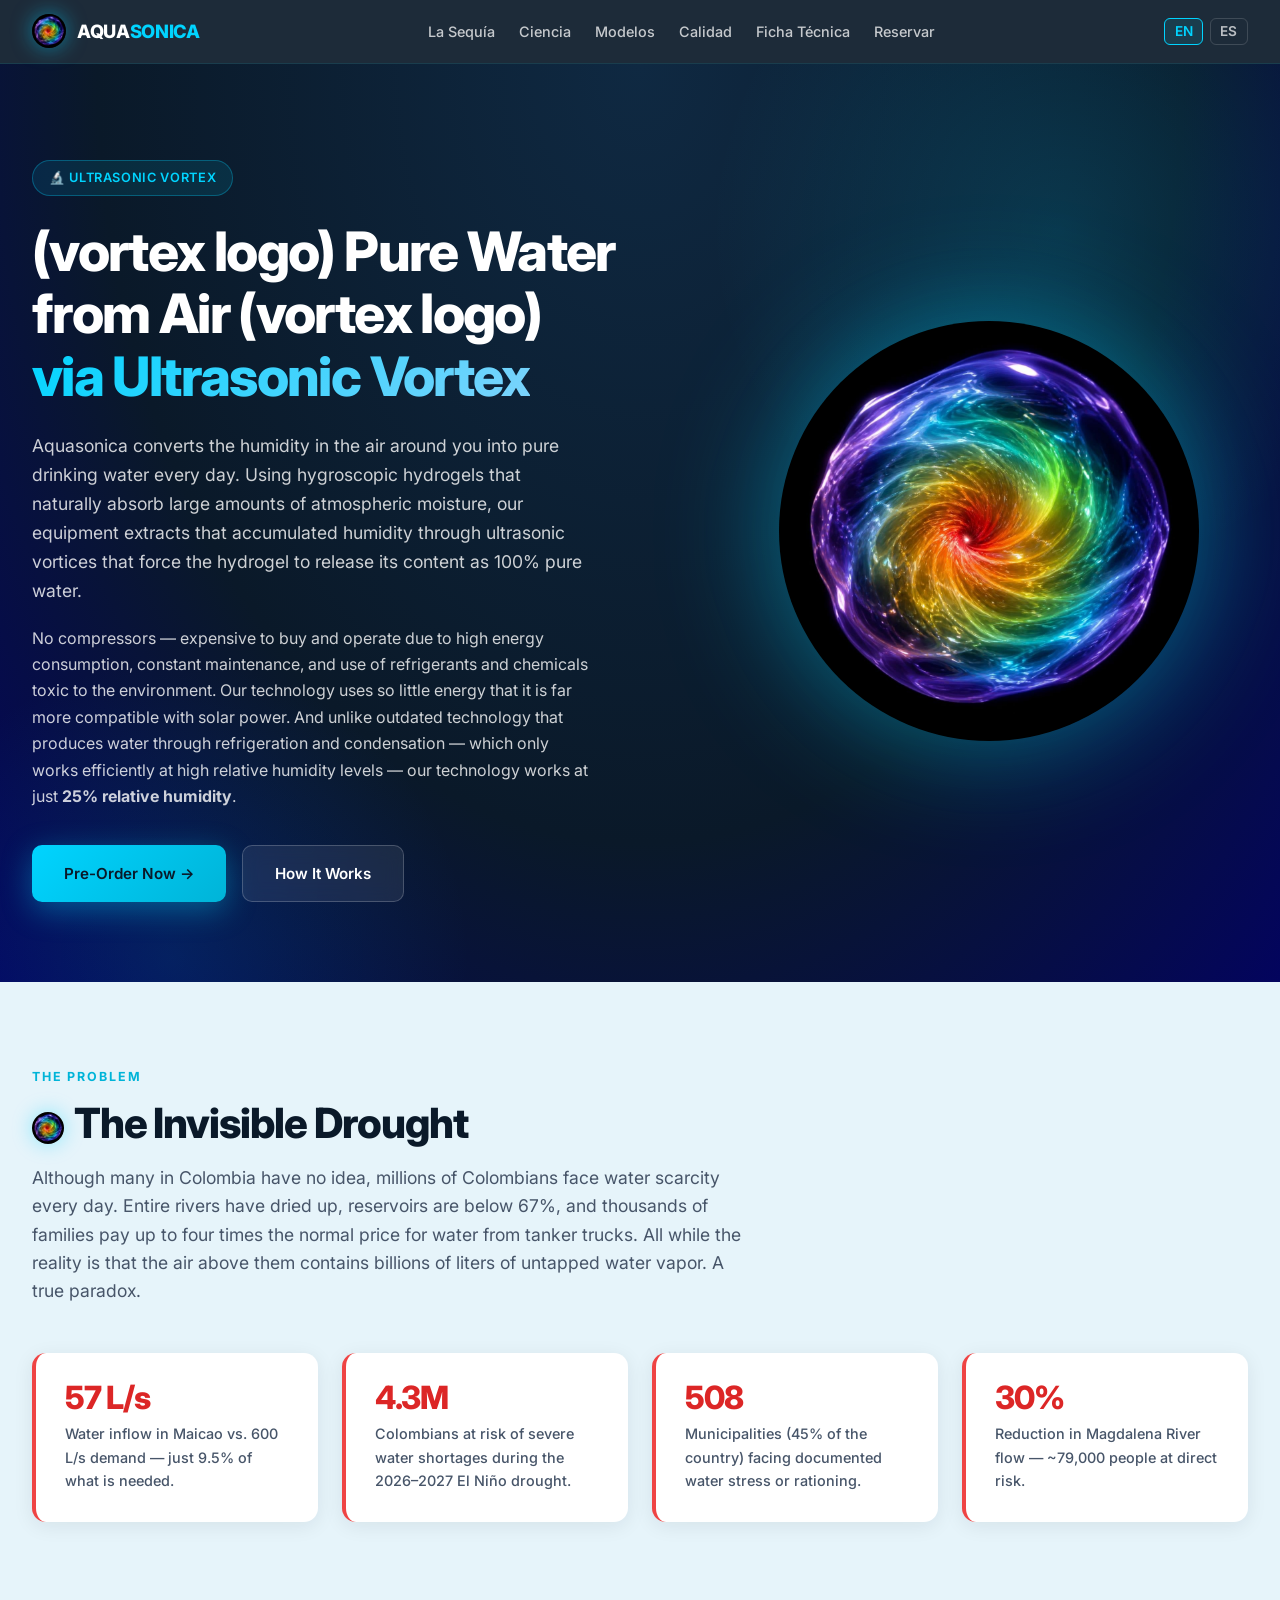
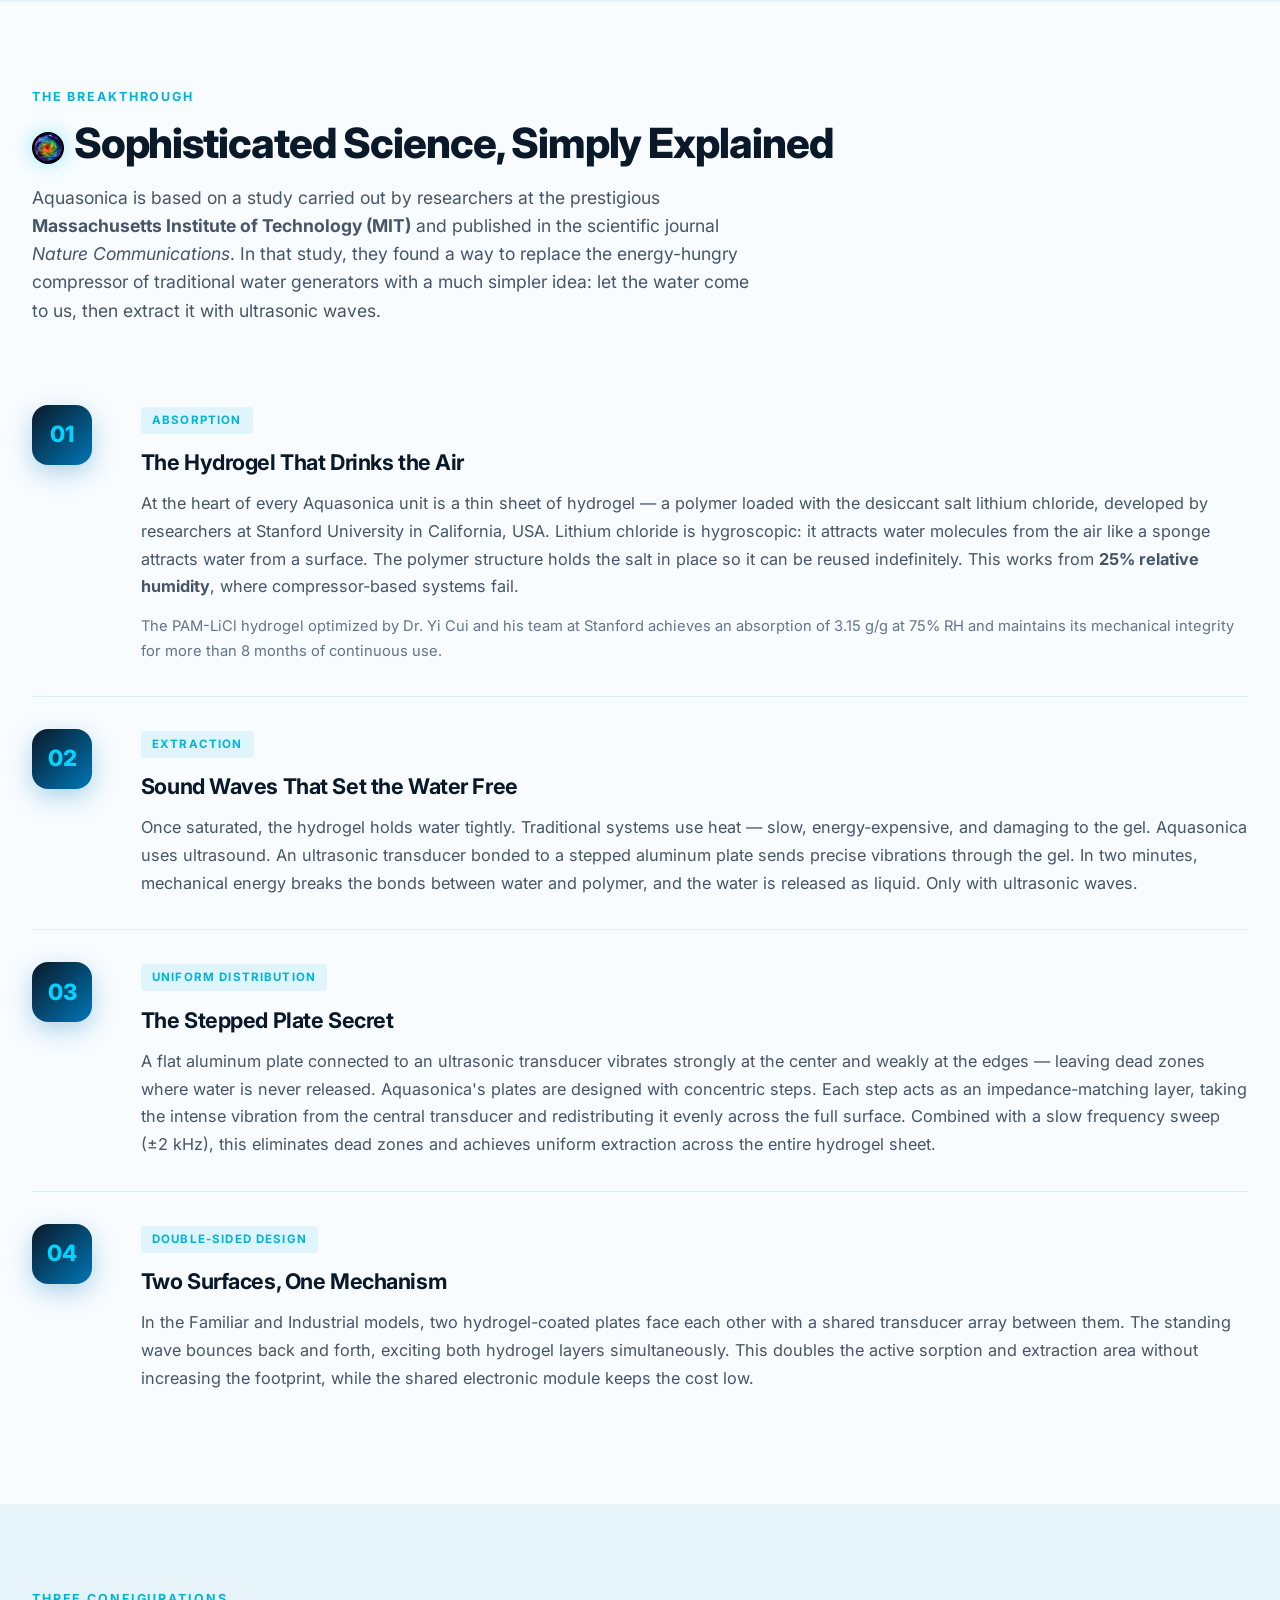
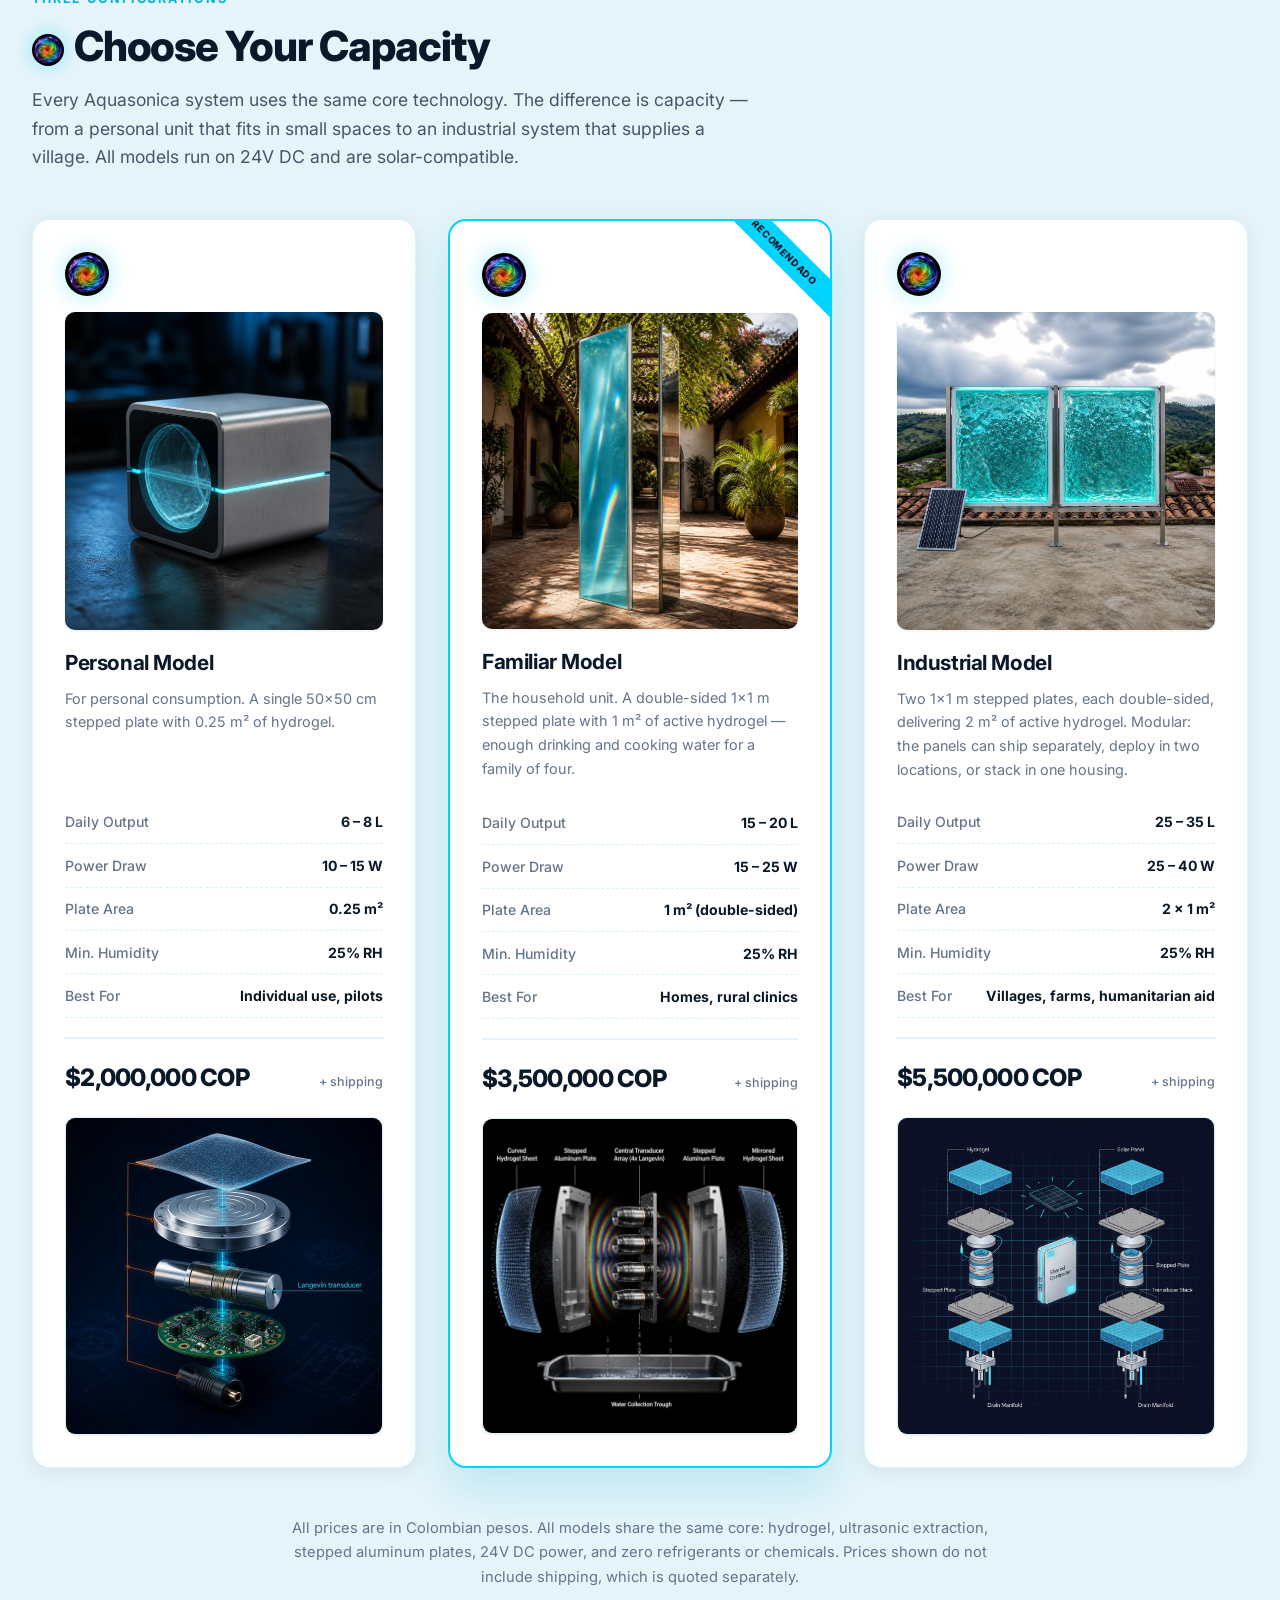
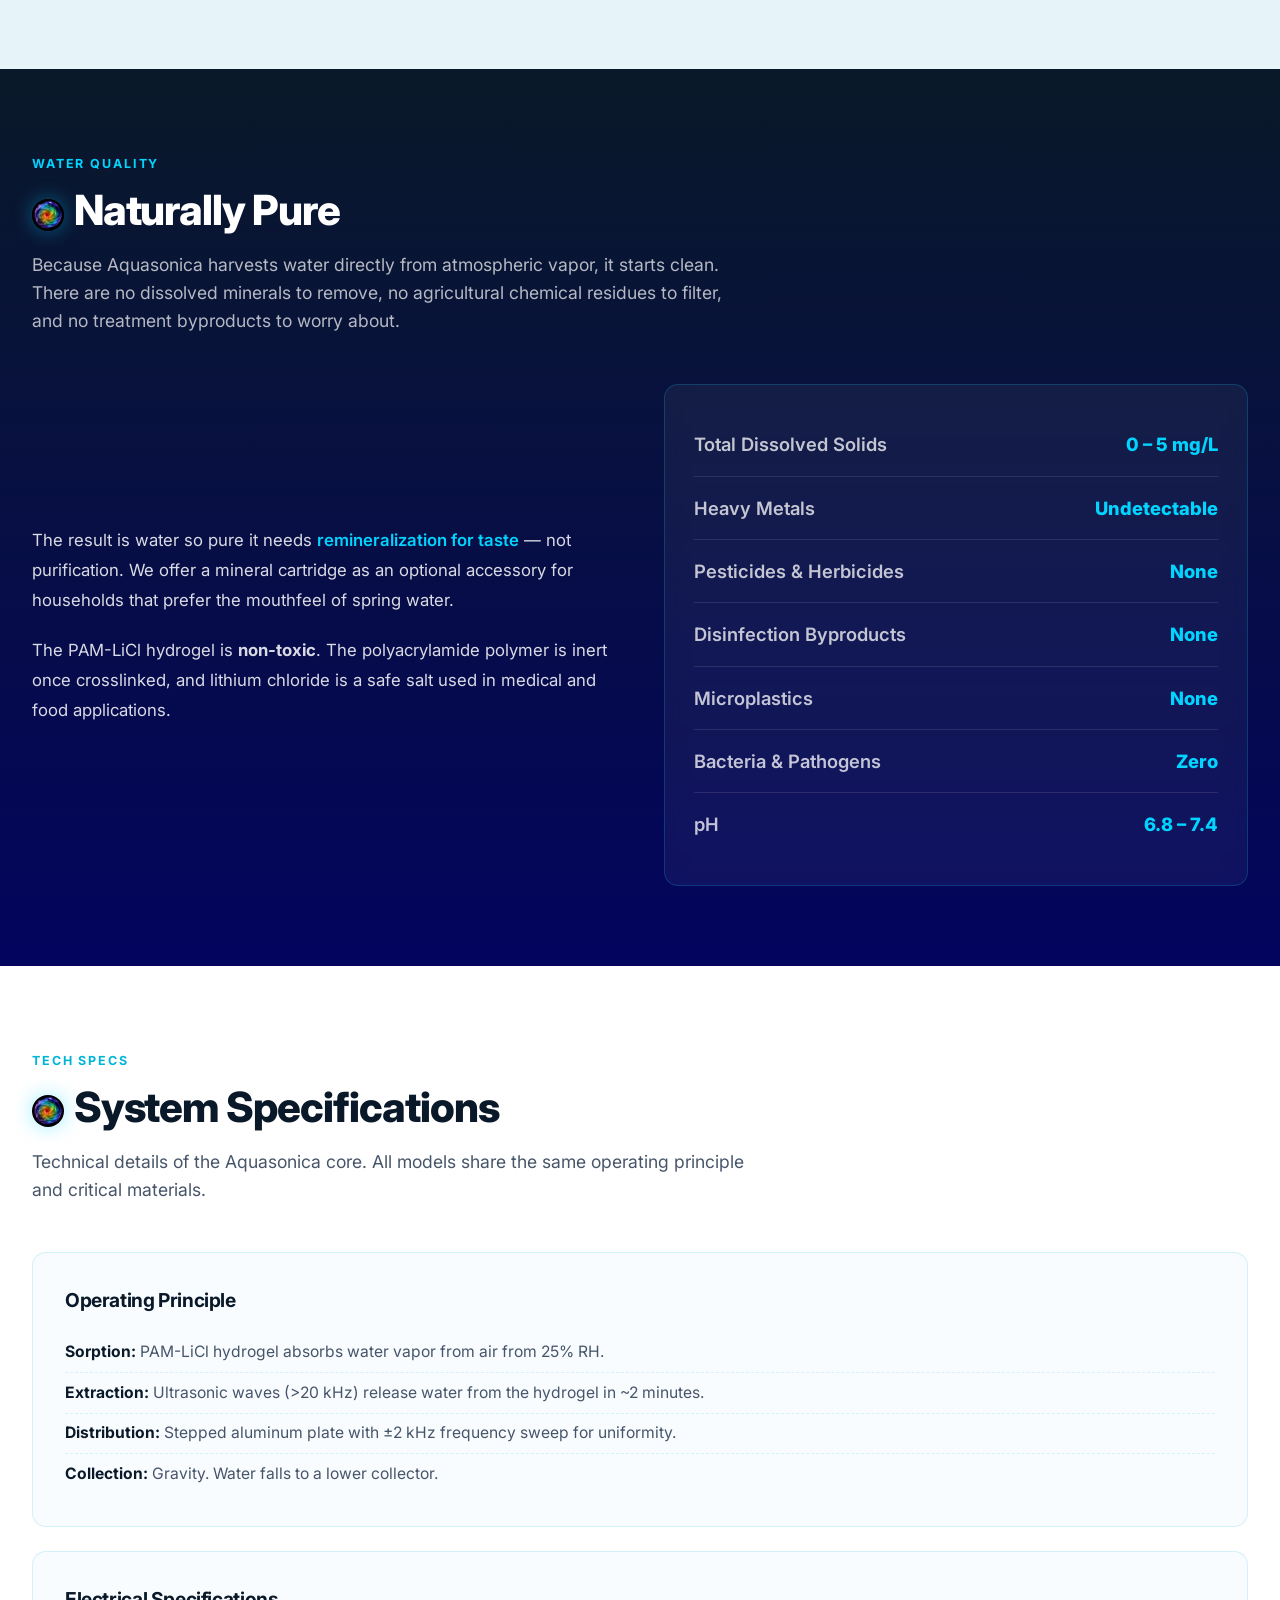
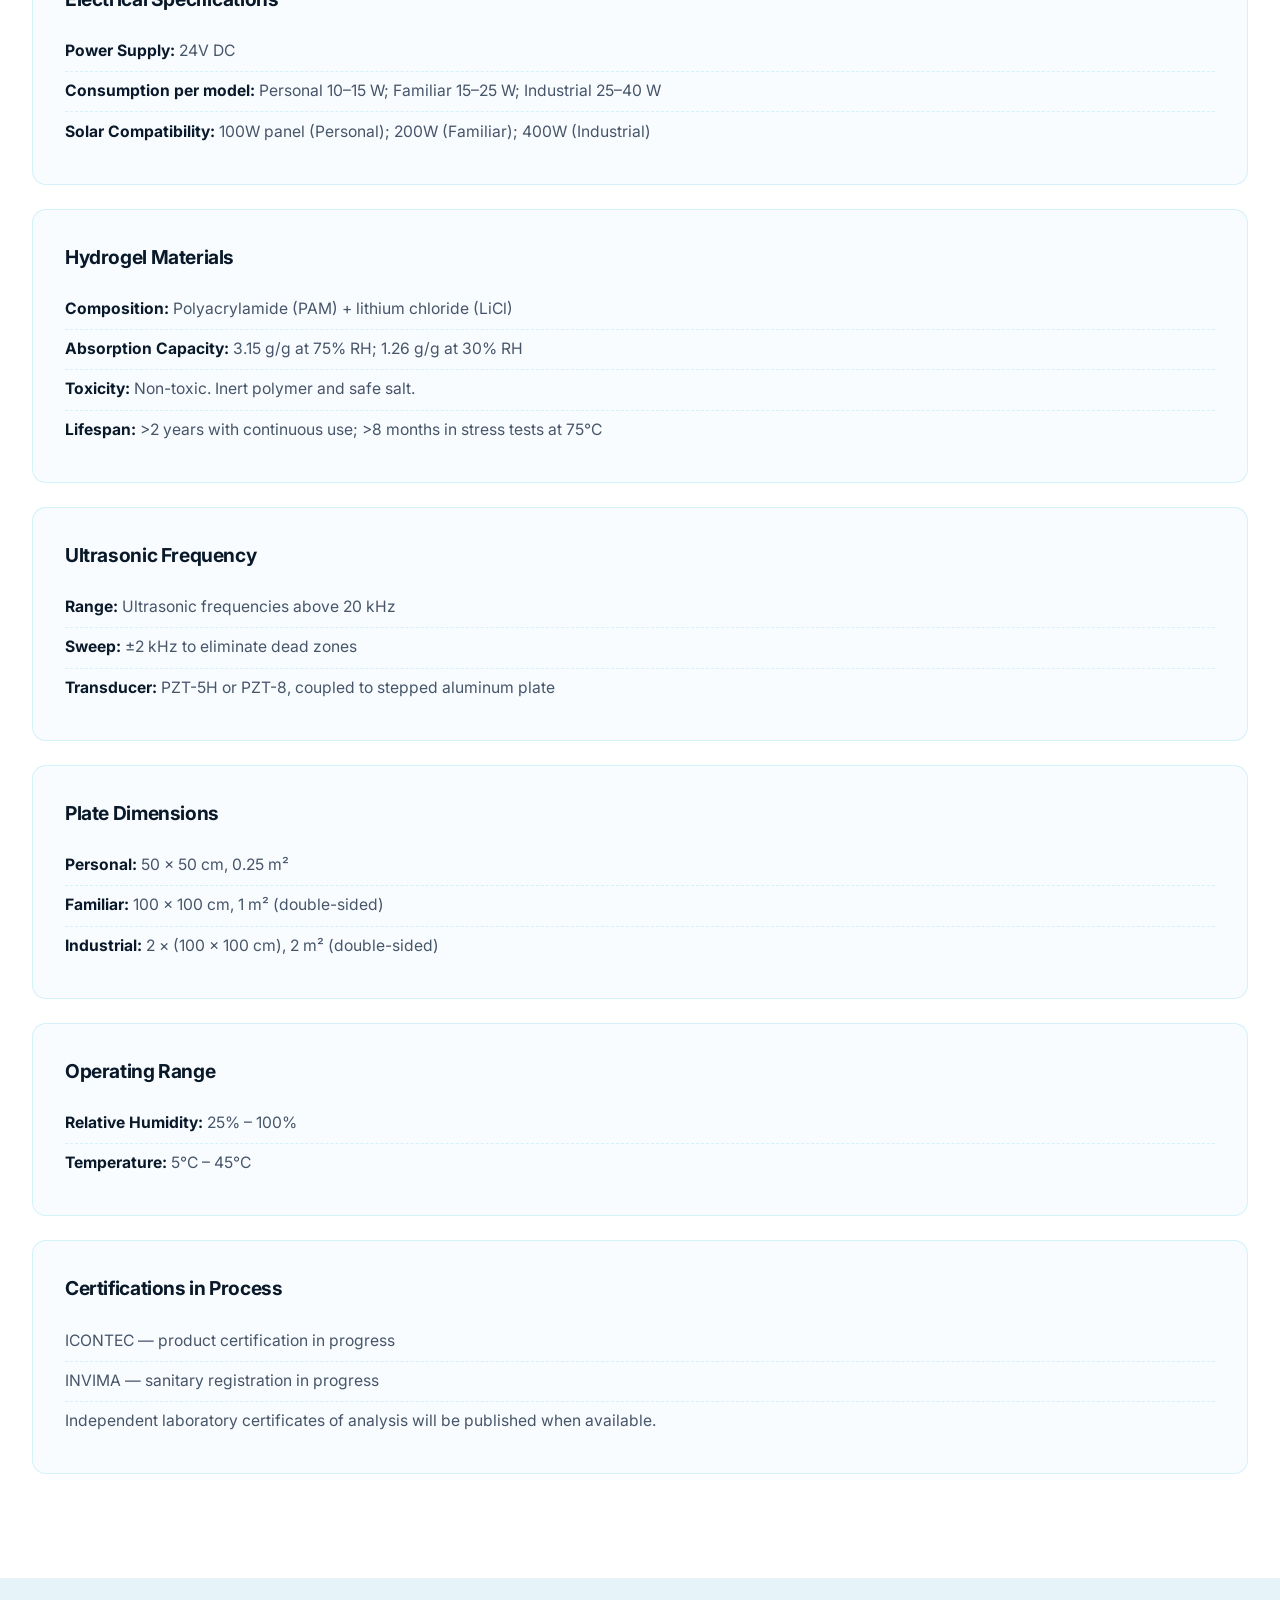
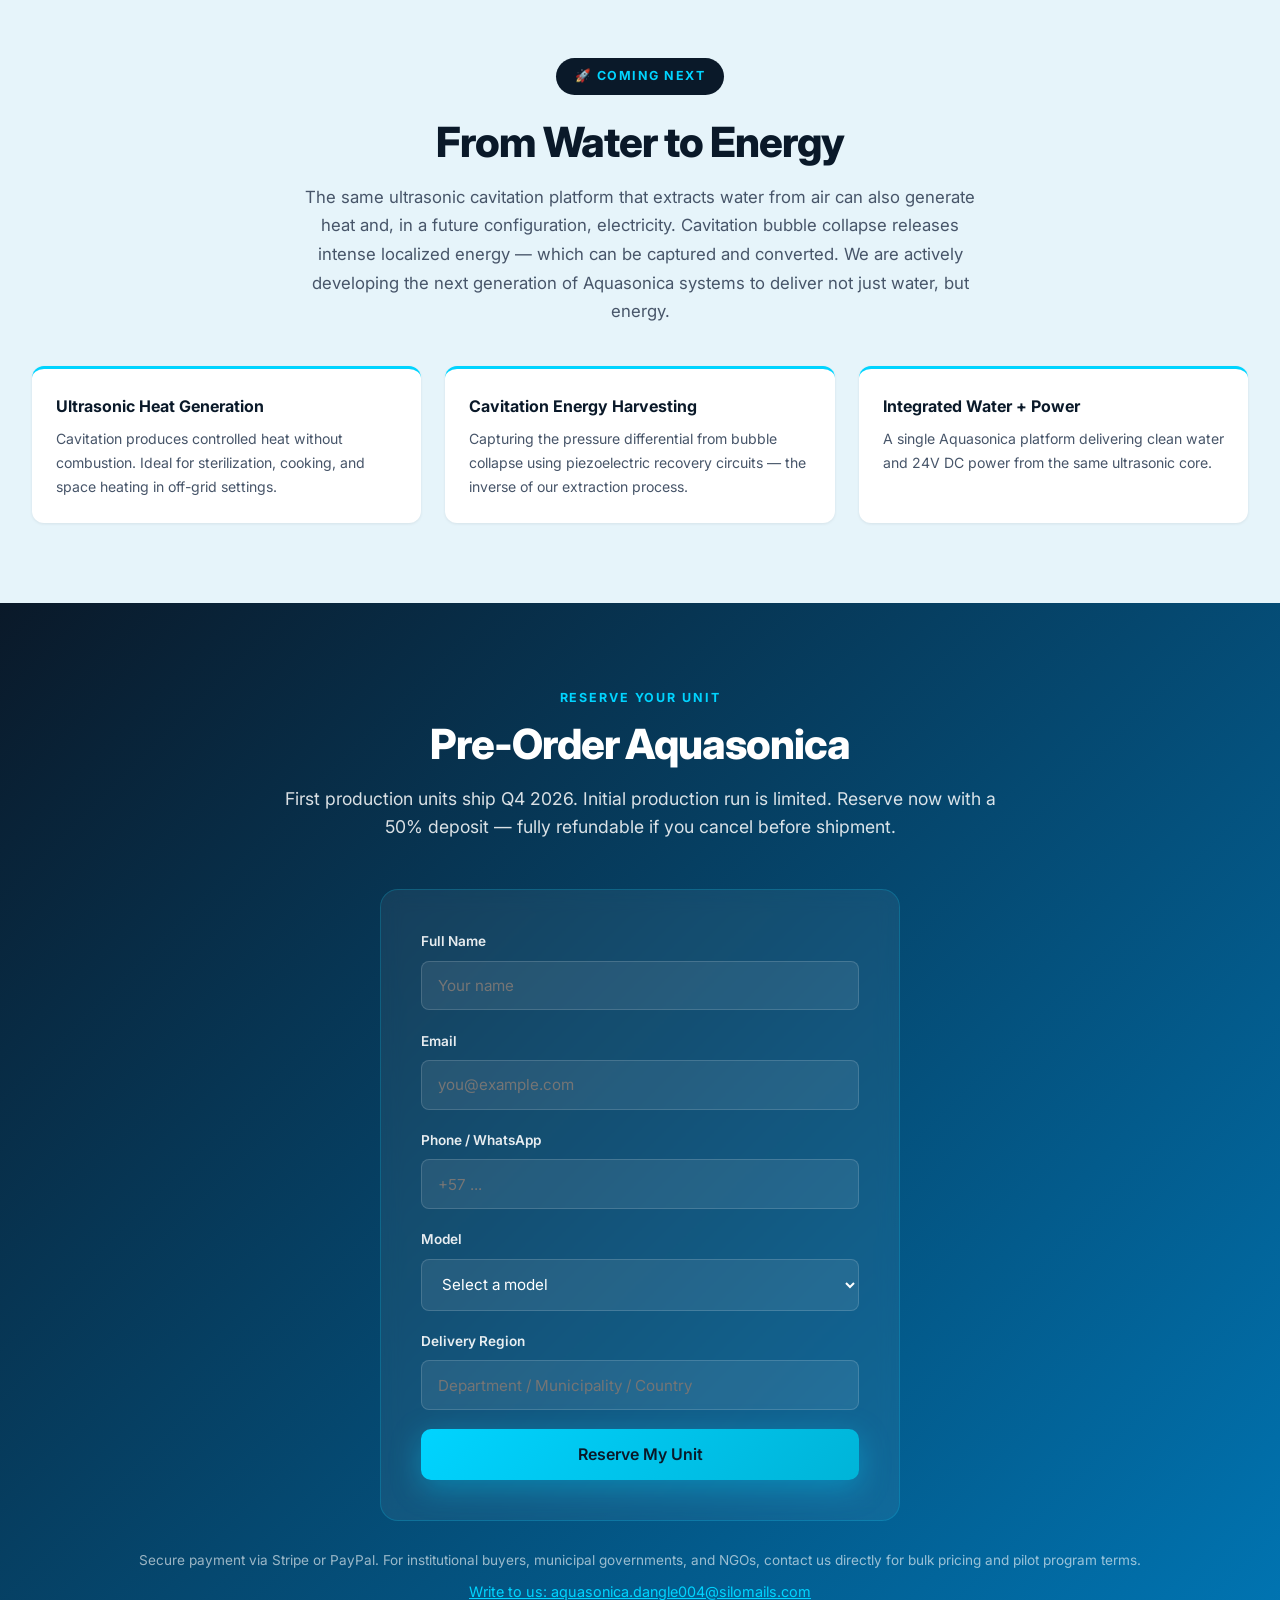
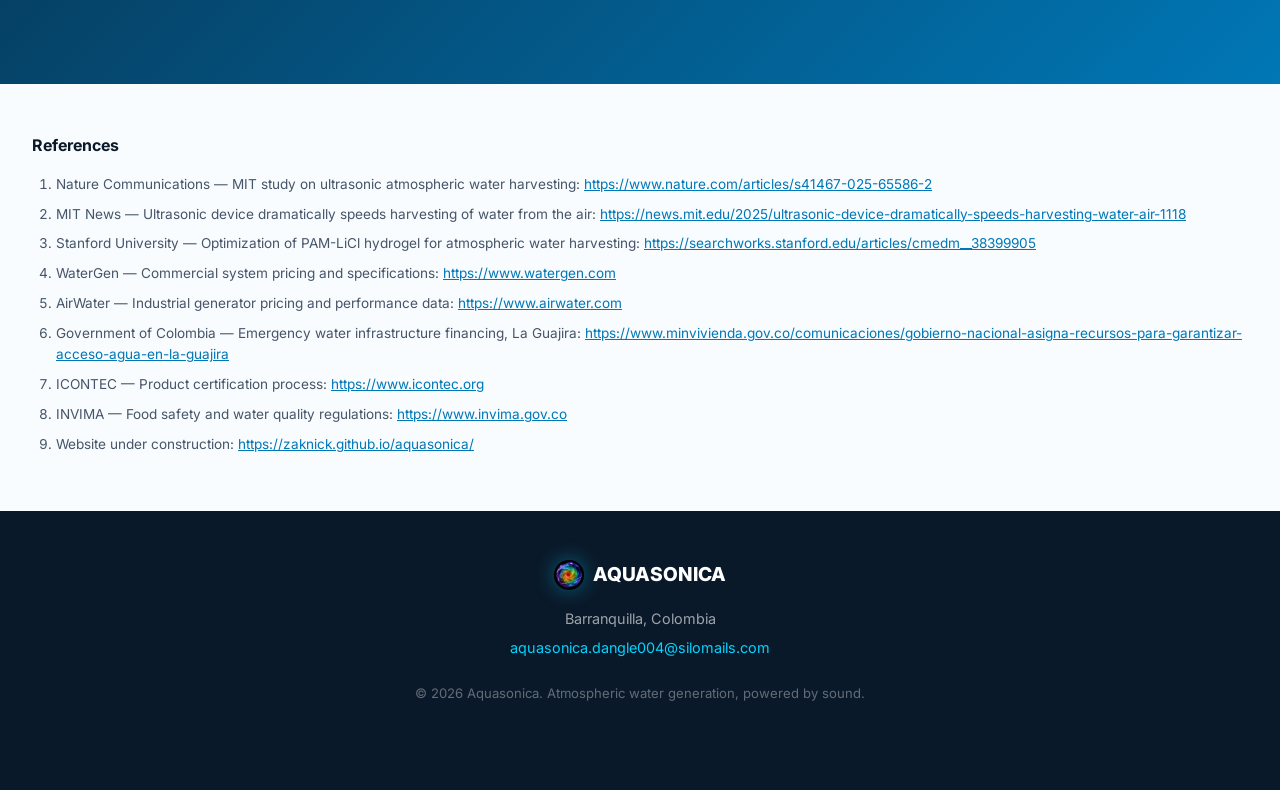
==== commit bc0239de: "Update index.html" ====
--- a/index.html
+++ b/index.html
@@ -1,53 +1,47 @@
 <!DOCTYPE html>
-<html lang="en">
+<html lang="es">
 <head>
 <meta charset="UTF-8">
 <meta name="viewport" content="width=device-width, initial-scale=1.0">
-<title>Aquasonica — Atmospheric Water Generation, Powered by Sound</title>
-<meta name="description" content="Aquasonica extracts pure drinking water from air using ultrasonic cavitation and advanced hydrogels. No compressor. No refrigerants. Works from 25% humidity. Solar-ready. From 6 L/day to 35 L/day systems for homes, farms, and communities.">
-<meta name="keywords" content="atmospheric water generator, water from air, ultrasonic water harvester, hydrogel water, PAM-LiCl, Colombia water crisis, La Guajira drought, off-grid water, solar water generator, generador de agua atmosférica, agua del aire">
+<title>Aquasonica — Agua Pura del Aire, vía Vórtice Ultrasónico</title>
+<meta name="description" content="Aquasonica extrae agua potable pura del aire usando hidrogeles higroscópicos y vórtices ultrasónicos. Sin compresores, sin refrigerantes, sin químicos. Funciona desde 25% de humedad relativa. Compatible con energía solar. Modelos Personal, Familiar e Industrial.">
+<meta name="keywords" content="generador de agua atmosférica, agua del aire, cosecha de agua, hidrogel PAM-LiCl, ultrasonido, MIT, Stanford, Colombia, sequía, La Guajira, agua potable, energía solar">
 <meta name="author" content="Aquasonica">
 <meta name="robots" content="index, follow">
 <link rel="canonical" href="https://zaknick.github.io/aquasonica/">
 
-<!-- Open Graph -->
 <meta property="og:type" content="website">
-<meta property="og:title" content="Aquasonica — Water from Air, Powered by Sound">
-<meta property="og:description" content="Ultrasonic extraction. No compressor. No refrigerants. 25% minimum humidity. Solar-ready.">
+<meta property="og:title" content="Aquasonica — Agua Pura del Aire, vía Vórtice Ultrasónico">
+<meta property="og:description" content="Agua potable pura del aire. Sin compresores. Sin refrigerantes. Desde 25% HR. Solar.">
 <meta property="og:image" content="https://zaknick.github.io/aquasonica/vortex_spectrum.jpg">
 <meta property="og:url" content="https://zaknick.github.io/aquasonica/">
 
-<!-- Twitter -->
 <meta name="twitter:card" content="summary_large_image">
-<meta name="twitter:title" content="Aquasonica — Water from Air, Powered by Sound">
-<meta name="twitter:description" content="Pure water from humidity. Ultrasonic. No chemicals. Solar-ready.">
+<meta name="twitter:title" content="Aquasonica — Agua Pura del Aire">
+<meta name="twitter:description" content="Vórtice ultrasónico. Hidrogel higroscópico. Agua pura.">
 <meta name="twitter:image" content="https://zaknick.github.io/aquasonica/vortex_spectrum.jpg">
 
-<!-- Favicon -->
 <link rel="icon" type="image/jpeg" href="vortex_spectrum.jpg">
 <link rel="apple-touch-icon" href="vortex_spectrum.jpg">
 
-<!-- Fonts -->
 <link rel="preconnect" href="https://fonts.googleapis.com">
 <link rel="preconnect" href="https://fonts.gstatic.com" crossorigin>
-<link href="https://fonts.googleapis.com/css2?family=Inter:wght@300;400;500;600;700;800;900&family=JetBrains+Mono:wght@400;600&display=swap" rel="stylesheet">
-
-<!-- Structured Data -->
+<link href="https://fonts.googleapis.com/css2?family=Inter:wght@300;400;500;600;700;800;900&display=swap" rel="stylesheet">
+
 <script type="application/ld+json">
 {
   "@context": "https://schema.org",
   "@type": "Product",
   "name": "Aquasonica Atmospheric Water Generator",
-  "description": "Ultrasonic atmospheric water generator using PAM-LiCl hydrogels. Produces 6 to 35 liters of pure drinking water per day from ambient humidity.",
+  "description": "Generador de agua atmosférica por sorción y extracción ultrasónica. Produce de 6 a 35 litros de agua potable pura al día a partir de la humedad ambiental.",
   "brand": { "@type": "Brand", "name": "Aquasonica" },
   "offers": {
     "@type": "AggregateOffer",
-    "priceCurrency": "USD",
-    "lowPrice": "1200",
-    "highPrice": "1800",
+    "priceCurrency": "COP",
+    "lowPrice": "2000000",
+    "highPrice": "5500000",
     "availability": "https://schema.org/PreOrder"
-  },
-  "category": "Atmospheric Water Generator"
+  }
 }
 </script>
 
@@ -71,9 +65,7 @@
 }
 
 * { margin: 0; padding: 0; box-sizing: border-box; }
-
 html { scroll-behavior: smooth; }
-
 body {
   font-family: 'Inter', -apple-system, BlinkMacSystemFont, sans-serif;
   color: var(--text);
@@ -86,7 +78,6 @@
 img { max-width: 100%; display: block; }
 a { color: inherit; text-decoration: none; }
 
-/* === NAVIGATION === */
 .nav-bar {
   position: sticky;
   top: 0;
@@ -122,18 +113,19 @@
   box-shadow: 0 0 20px rgba(0, 212, 255, 0.5);
 }
 .brand-name span { color: var(--aqua); }
-
 .nav-links {
   display: flex;
-  gap: 1.8rem;
+  gap: 1.5rem;
   align-items: center;
   font-size: 0.9rem;
   font-weight: 500;
+  flex-wrap: wrap;
 }
 .nav-links a {
   color: rgba(255,255,255,0.75);
   transition: color 0.2s;
   position: relative;
+  white-space: nowrap;
 }
 .nav-links a:hover { color: var(--aqua); }
 .nav-links a.active { color: var(--aqua); }
@@ -160,10 +152,8 @@
   color: var(--aqua);
   background: rgba(0, 212, 255, 0.1);
 }
-
 .menu-toggle { display: none; background: none; border: none; color: white; font-size: 1.5rem; cursor: pointer; }
 
-/* === HERO === */
 .hero {
   position: relative;
   background: radial-gradient(ellipse at top, var(--navy-2) 0%, var(--navy) 60%, var(--deep) 100%);
@@ -217,9 +207,9 @@
   margin-bottom: 1.5rem;
 }
 .hero h1 {
-  font-size: clamp(2.2rem, 5vw, 3.8rem);
+  font-size: clamp(2rem, 4.5vw, 3.4rem);
   font-weight: 800;
-  line-height: 1.1;
+  line-height: 1.15;
   letter-spacing: -0.03em;
   margin-bottom: 1.5rem;
 }
@@ -230,7 +220,7 @@
   background-clip: text;
 }
 .hero p {
-  font-size: 1.15rem;
+  font-size: 1.1rem;
   color: rgba(255,255,255,0.8);
   margin-bottom: 2.2rem;
   max-width: 560px;
@@ -274,7 +264,6 @@
   background: rgba(255,255,255,0.15);
   border-color: var(--aqua);
 }
-
 .hero-visual {
   position: relative;
   display: flex;
@@ -291,7 +280,7 @@
 }
 .hero-visual img {
   width: 100%;
-  max-width: 460px;
+  max-width: 420px;
   border-radius: 50%;
   position: relative;
   z-index: 1;
@@ -303,8 +292,7 @@
   50% { transform: scale(1.03); filter: drop-shadow(0 0 80px rgba(0, 212, 255, 0.55)); }
 }
 
-/* === SECTIONS === */
-.section { padding: 5.5rem 2rem; }
+.section { padding: 5rem 2rem; }
 .section-inner { max-width: 1280px; margin: 0 auto; }
 .section-label {
   display: inline-block;
@@ -340,7 +328,6 @@
   box-shadow: 0 0 20px rgba(0, 212, 255, 0.4);
 }
 
-/* === CRISIS SECTION === */
 .crisis { background: var(--light-2); }
 .crisis-grid {
   display: grid;
@@ -369,12 +356,11 @@
   font-weight: 500;
 }
 
-/* === SCIENCE / HOW IT WORKS === */
 .science-step {
   display: grid;
   grid-template-columns: 80px 1fr;
   gap: 1.8rem;
-  padding: 2.2rem 0;
+  padding: 2rem 0;
   border-bottom: 1px solid var(--border);
   align-items: start;
 }
@@ -393,7 +379,7 @@
   box-shadow: 0 8px 25px rgba(0, 119, 182, 0.3);
 }
 .step-content h3 {
-  font-size: 1.4rem;
+  font-size: 1.35rem;
   font-weight: 700;
   color: var(--navy);
   margin-bottom: 0.6rem;
@@ -417,7 +403,6 @@
   margin-bottom: 0.7rem;
 }
 
-/* === MODEL CARDS === */
 .models-grid {
   display: grid;
   grid-template-columns: repeat(auto-fit, minmax(300px, 1fr));
@@ -427,12 +412,14 @@
 .model-card {
   background: white;
   border-radius: 18px;
-  padding: 2.4rem 2rem;
+  padding: 2rem;
   box-shadow: var(--shadow);
   border: 1px solid var(--border);
   transition: all 0.3s;
   position: relative;
   overflow: hidden;
+  display: flex;
+  flex-direction: column;
 }
 .model-card:hover {
   transform: translateY(-6px);
@@ -444,69 +431,81 @@
   box-shadow: 0 20px 50px rgba(0, 180, 216, 0.2);
 }
 .model-card.featured::before {
-  content: 'RECOMMENDED';
+  content: 'RECOMENDADO';
   position: absolute;
   top: 18px;
-  right: -32px;
+  right: -38px;
   background: var(--aqua);
   color: var(--navy);
-  font-size: 0.65rem;
+  font-size: 0.6rem;
   font-weight: 800;
   letter-spacing: 0.1em;
   padding: 0.35rem 2.5rem;
   transform: rotate(45deg);
 }
 .model-icon {
-  width: 48px;
-  height: 48px;
+  width: 44px;
+  height: 44px;
   border-radius: 50%;
-  margin-bottom: 1.2rem;
+  margin-bottom: 1rem;
   box-shadow: 0 0 25px rgba(0, 212, 255, 0.35);
 }
 .model-card h3 {
-  font-size: 1.35rem;
+  font-size: 1.3rem;
   font-weight: 700;
   color: var(--navy);
   margin-bottom: 0.4rem;
   letter-spacing: -0.02em;
 }
 .model-card .model-desc {
-  font-size: 0.92rem;
+  font-size: 0.9rem;
   color: var(--gray);
-  margin-bottom: 1.5rem;
-  min-height: 2.8em;
+  margin-bottom: 1.2rem;
+  flex-grow: 1;
 }
 .model-spec {
   display: flex;
   justify-content: space-between;
-  padding: 0.7rem 0;
+  padding: 0.6rem 0;
   border-bottom: 1px dashed var(--border);
-  font-size: 0.9rem;
+  font-size: 0.88rem;
 }
 .model-spec:last-of-type { border-bottom: none; }
 .model-spec .k { color: var(--gray); font-weight: 500; }
 .model-spec .v { color: var(--navy); font-weight: 700; }
 .model-price {
-  margin-top: 1.5rem;
-  padding-top: 1.5rem;
+  margin-top: 1.2rem;
+  padding-top: 1.2rem;
   border-top: 2px solid var(--light-2);
   display: flex;
   align-items: baseline;
   justify-content: space-between;
 }
 .model-price .amount {
-  font-size: 1.7rem;
+  font-size: 1.5rem;
   font-weight: 800;
   color: var(--navy);
   letter-spacing: -0.03em;
 }
 .model-price .unit {
-  font-size: 0.8rem;
+  font-size: 0.78rem;
   color: var(--gray);
   font-weight: 500;
 }
-
-/* === WATER QUALITY === */
+.model-image {
+  width: 100%;
+  border-radius: 10px;
+  margin-bottom: 1rem;
+  box-shadow: var(--shadow-sm);
+}
+.model-exploded {
+  width: 100%;
+  border-radius: 10px;
+  margin-top: 1.2rem;
+  box-shadow: var(--shadow-sm);
+  border: 1px solid var(--border);
+}
+
 .purity {
   background: linear-gradient(180deg, var(--navy) 0%, var(--deep) 100%);
   color: white;
@@ -534,21 +533,21 @@
   background: rgba(255,255,255,0.05);
   border: 1px solid rgba(0, 212, 255, 0.2);
   border-radius: 14px;
-  padding: 1.5rem;
+  padding: 1.8rem;
   backdrop-filter: blur(10px);
 }
 .purity-row {
   display: flex;
   justify-content: space-between;
-  padding: 0.85rem 0;
-  border-bottom: 1px solid rgba(255,255,255,0.08);
-  font-size: 0.92rem;
+  padding: 1rem 0;
+  border-bottom: 1px solid rgba(255,255,255,0.1);
+  font-size: 1.15rem;
+  font-weight: 600;
 }
 .purity-row:last-child { border-bottom: none; }
-.purity-row .pk { color: rgba(255,255,255,0.65); }
-.purity-row .pv { color: var(--aqua); font-weight: 600; }
-
-/* === COMING NEXT === */
+.purity-row .pk { color: rgba(255,255,255,0.75); }
+.purity-row .pv { color: var(--aqua); font-weight: 800; }
+
 .coming-next {
   background: var(--light-2);
   text-align: center;
@@ -600,7 +599,40 @@
   margin: 0;
 }
 
-/* === ORDER === */
+.tech-specs {
+  background: white;
+}
+.tech-specs .section-title { color: var(--navy); }
+.spec-block {
+  background: var(--light);
+  border-radius: 14px;
+  padding: 2rem;
+  margin-bottom: 1.5rem;
+  border: 1px solid var(--border);
+}
+.spec-block h3 {
+  font-size: 1.2rem;
+  font-weight: 700;
+  color: var(--navy);
+  margin-bottom: 1rem;
+  letter-spacing: -0.02em;
+}
+.spec-block p, .spec-block li {
+  font-size: 0.98rem;
+  color: var(--text-light);
+  line-height: 1.7;
+}
+.spec-block ul {
+  list-style: none;
+  padding: 0;
+}
+.spec-block ul li {
+  padding: 0.4rem 0;
+  border-bottom: 1px dashed var(--border);
+}
+.spec-block ul li:last-child { border-bottom: none; }
+.spec-block ul li strong { color: var(--navy); }
+
 .order {
   background: linear-gradient(135deg, var(--navy) 0%, var(--teal) 100%);
   color: white;
@@ -644,7 +676,31 @@
 }
 .form-group select option { color: var(--navy); background: white; }
 
-/* === FOOTER === */
+.references {
+  background: var(--light);
+  padding: 3rem 2rem;
+  font-size: 0.85rem;
+  color: var(--text-light);
+}
+.references h3 {
+  font-size: 1rem;
+  font-weight: 700;
+  color: var(--navy);
+  margin-bottom: 1rem;
+}
+.references ol {
+  padding-left: 1.5rem;
+}
+.references li {
+  margin-bottom: 0.5rem;
+  line-height: 1.6;
+  word-break: break-all;
+}
+.references a {
+  color: var(--teal);
+  text-decoration: underline;
+}
+
 .footer {
   background: var(--navy);
   color: rgba(255,255,255,0.6);
@@ -669,15 +725,14 @@
   box-shadow: 0 0 20px rgba(0, 212, 255, 0.4);
 }
 .footer p { margin: 0.3rem 0; }
-
-/* === LANGUAGE VISIBILITY === */
+.footer a { color: var(--aqua); }
+
 .lang-content { display: none; }
 .lang-content.active { display: block; }
 
-/* === RESPONSIVE === */
 @media (max-width: 900px) {
   .hero-inner { grid-template-columns: 1fr; gap: 2.5rem; }
-  .hero-visual img { max-width: 300px; margin: 0 auto; }
+  .hero-visual img { max-width: 280px; margin: 0 auto; }
   .purity-grid { grid-template-columns: 1fr; gap: 2rem; }
   .nav-links { display: none; }
   .nav-links.open {
@@ -695,358 +750,102 @@
   .menu-toggle { display: block; }
   .science-step { grid-template-columns: 60px 1fr; gap: 1.2rem; }
   .step-num { width: 48px; height: 48px; font-size: 1.1rem; }
+  .purity-row { font-size: 1rem; }
 }
 @media (max-width: 600px) {
-  .section { padding: 3.5rem 1.2rem; }
+  .section { padding: 3rem 1.2rem; }
   .hero { padding: 4rem 1.2rem 3rem; }
   .order-form { padding: 1.8rem; }
+  .purity-row { font-size: 0.95rem; flex-direction: column; gap: 0.2rem; }
 }
 </style>
 </head>
 <body>
 
-<!-- ============ NAVIGATION ============ -->
 <nav class="nav-bar">
   <div class="nav-inner">
     <a href="#top" class="brand">
-      <img src="vortex_spectrum.jpg" alt="Aquasonica cavitation vortex logo" class="brand-icon">
+      <img src="vortex_spectrum.jpg" alt="Aquasonica vortex logo" class="brand-icon">
       <span class="brand-name">AQUA<span>SONICA</span></span>
     </a>
     <div class="nav-links" id="navLinks">
-      <a href="#crisis" data-i18n="nav.crisis">Crisis</a>
-      <a href="#science" data-i18n="nav.science">Science</a>
-      <a href="#models" data-i18n="nav.models">Models</a>
-      <a href="#purity" data-i18n="nav.purity">Water Quality</a>
-      <a href="#order" data-i18n="nav.order">Pre-Order</a>
+      <a href="#crisis" data-i18n="nav.crisis">La Sequía</a>
+      <a href="#science" data-i18n="nav.science">Ciencia</a>
+      <a href="#models" data-i18n="nav.models">Modelos</a>
+      <a href="#purity" data-i18n="nav.purity">Calidad</a>
+      <a href="#tech-specs" data-i18n="nav.tech">Ficha Técnica</a>
+      <a href="#order" data-i18n="nav.order">Reservar</a>
     </div>
     <div style="display:flex;align-items:center;gap:1rem;">
       <div class="lang-switch">
-        <button class="lang-btn active" data-lang="en">EN</button>
-        <button class="lang-btn" data-lang="es">ES</button>
+        <button class="lang-btn" data-lang="en">EN</button>
+        <button class="lang-btn active" data-lang="es">ES</button>
       </div>
       <button class="menu-toggle" id="menuToggle" aria-label="Menu">☰</button>
     </div>
   </div>
 </nav>
 
-<!-- ============ ENGLISH ============ -->
-<div class="lang-content active" data-lang="en">
-
-  <!-- HERO -->
+<!-- ============ ESPAÑOL ============ -->
+<div class="lang-content active" data-lang="es">
+
   <header class="hero" id="top">
     <div class="hero-inner">
       <div>
-        <div class="hero-badge">🔬 Ultrasonic Water Harvesting</div>
-        <h1>Water from Air.<br><span class="accent">Powered by Sound.</span></h1>
-        <p>Aquasonica harvests pure drinking water directly from the humidity around you — using ultrasonic cavitation and advanced hydrogels. No compressor. No refrigerants. No chemicals. Solar-ready, and effective from just 25% relative humidity.</p>
-        <div class="hero-cta">
-          <a href="#order" class="btn btn-primary">Pre-Order Now →</a>
-          <a href="#science" class="btn btn-ghost">How It Works</a>
+        <div class="hero-badge">🔬 Vórtice Ultrasónico</div>
+        <h1>(vortex logo) Agua Pura del Aire (vortex logo)<br><span class="accent">vía Vórtice Ultrasónico</span></h1>
+        <p>Aquasonica convierte en agua potable pura la humedad existente en el aire que te rodea todos los días. Utilizando hidrogeles higroscópicos que, por su composición molecular, absorben naturalmente grandes cantidades de humedad atmosférica, nuestros equipos extraen esa humedad acumulada a través de vórtices ultrasónicos que obligan al hidrogel a soltar su contenido en forma de agua 100% pura.</p>
+        <p style="font-size:1rem; margin-top:-1rem;">Sin compresores caros de adquirir y de operar por su alto consumo de energía, mantenimiento constante, uso de refrigerantes y químicos tóxicos para el medio ambiente, nuestra tecnología consume tan poca energía que es mucho más compatible con energía solar. Y, a diferencia de la tecnología anticuada que produce agua a través de refrigeración y condensación —y que solo funciona de forma eficiente cuando hay altos niveles de humedad relativa— nuestra tecnología funciona con tan solo <strong>25% de humedad relativa</strong>.</p>
+        <div class="hero-cta" style="margin-top:1.5rem;">
+          <a href="#order" class="btn btn-primary">Reservar Ahora →</a>
+          <a href="#science" class="btn btn-ghost">Cómo Funciona</a>
         </div>
       </div>
       <div class="hero-visual">
-        <img src="vortex_spectrum.jpg" alt="Cavitation bubble vortex — the physics behind Aquasonica">
+        <img src="vortex_spectrum.jpg" alt="Vórtice de cavitación — la física detrás de Aquasonica">
       </div>
     </div>
   </header>
 
-  <!-- CRISIS -->
   <section class="section crisis" id="crisis">
     <div class="section-inner">
-      <div class="section-label">The Problem</div>
-      <h2 class="section-title"><img src="vortex_spectrum.jpg" alt="" class="title-icon">A Water Crisis Hiding in Plain Sight</h2>
-      <p class="section-subtitle">Millions of people across Colombia and the Global South face daily water scarcity. Rivers run dry, reservoirs fall below 67%, and families pay up to four times the normal price for trucked water. Meanwhile, the air above them holds billions of liters of untapped water vapor.</p>
+      <div class="section-label">El Problema</div>
+      <h2 class="section-title"><img src="vortex_spectrum.jpg" alt="" class="title-icon">La Sequía Invisible</h2>
+      <p class="section-subtitle">Aunque muchos en Colombia no tienen ni idea, millones de colombianos enfrentan escasez de agua todos los días. Ríos enteros se han secado, los embalses caen por debajo del 67%, y miles de familias pagan hasta cuatro veces el precio normal por agua en carro tanque. Todo esto mientras la realidad es que el aire sobre ellos contiene miles de millones de litros de vapor de agua sin aprovechar. Una verdadera paradoja.</p>
       <div class="crisis-grid">
         <div class="crisis-stat">
           <div class="num">57 L/s</div>
-          <div class="label">Water inflow in Maicao vs. 600 L/s demand — just 9.5% of what the population needs.</div>
+          <div class="label">Caudal de entrada en Maicao vs. 600 L/s de demanda — apenas el 9,5% de lo necesario.</div>
         </div>
         <div class="crisis-stat">
-          <div class="num">4.3M</div>
-          <div class="label">Colombians at risk of severe water shortages during the 2026–2027 El Niño drought.</div>
+          <div class="num">4,3 M</div>
+          <div class="label">Colombianos en riesgo de escasez severa durante la sequía de El Niño 2026–2027.</div>
         </div>
         <div class="crisis-stat">
           <div class="num">508</div>
-          <div class="label">Municipalities (45% of the country) facing documented water stress or rationing.</div>
+          <div class="label">Municipios (45% del país) con estrés hídrico documentado o racionamiento.</div>
         </div>
         <div class="crisis-stat">
           <div class="num">30%</div>
-          <div class="label">Reduction in Magdalena River flow — putting ~79,000 people at direct risk.</div>
+          <div class="label">Reducción del caudal del río Magdalena — ~79.000 personas en riesgo directo.</div>
         </div>
       </div>
     </div>
   </section>
 
-  <!-- SCIENCE -->
   <section class="section" id="science">
     <div class="section-inner">
-      <div class="section-label">The Breakthrough</div>
-      <h2 class="section-title"><img src="vortex_spectrum.jpg" alt="" class="title-icon">Sophisticated Science, Simply Explained</h2>
-      <p class="section-subtitle">Aquasonica is based on peer-reviewed research from MIT, published in <em>Nature Communications</em>. It replaces the energy-hungry compressor of traditional water generators with a much simpler idea: let the water come to us, then shake it loose with sound.</p>
-
-      <div class="science-step">
-        <div class="step-num">01</div>
-        <div class="step-content">
-          <span class="tag">Absorption</span>
-          <h3>The Hydrogel That Drinks the Air</h3>
-          <p>At the heart of every Aquasonica unit is a thin sheet of PAM-LiCl hydrogel — a polymer network loaded with lithium chloride salt. Lithium chloride is hygroscopic: it pulls water molecules out of the air the way a sponge pulls water off a countertop. The polymer scaffold holds the salt in place so it can be reused indefinitely. This works from as low as 25% relative humidity, where compressor-based systems fail.</p>
-        </div>
-      </div>
-
-      <div class="science-step">
-        <div class="step-num">02</div>
-        <div class="step-content">
-          <span class="tag">Extraction</span>
-          <h3>Sound Waves That Set the Water Free</h3>
-          <p>Once saturated, the hydrogel holds water tightly. Traditional systems use heat — slow, energy-hungry, and damaging to the gel. Aquasonica uses ultrasound instead. An ultrasonic transducer bonded to a stepped aluminum plate sends precise vibrations through the gel. Within two minutes, the mechanical energy breaks the weak bonds between water and polymer, and the water is released as liquid. No heat. No evaporation. Just sound.</p>
-        </div>
-      </div>
-
-      <div class="science-step">
-        <div class="step-num">03</div>
-        <div class="step-content">
-          <span class="tag">Uniform Distribution</span>
-          <h3>The Stepped Plate Secret</h3>
-          <p>A flat aluminum plate vibrates strongly at the center and weakly at the edges — leaving dead zones where water is never released. Aquasonica's plates are machined with concentric steps. Each step acts as an impedance-matching layer, taking the intense vibration from the central transducer and redistributing it evenly across the full surface. Combined with a slow frequency sweep (±2 kHz), this eliminates dead zones and achieves uniform extraction across the entire hydrogel sheet.</p>
-        </div>
-      </div>
-
-      <div class="science-step">
-        <div class="step-num">04</div>
-        <div class="step-content">
-          <span class="tag">Double-Sided Design</span>
-          <h3>Two Surfaces, One Mechanism</h3>
-          <p>In the Standard and Community models, two hydrogel-coated plates face each other with a shared transducer array between them. The standing wave reflects back and forth, exciting both hydrogel layers simultaneously. This doubles the active sorption area without increasing the footprint — and the shared electronics keep the cost down.</p>
-        </div>
-      </div>
-    </div>
-  </section>
-
-  <!-- MODELS -->
-  <section class="section crisis" id="models">
-    <div class="section-inner">
-      <div class="section-label">Three Configurations</div>
-      <h2 class="section-title"><img src="vortex_spectrum.jpg" alt="" class="title-icon">Choose Your Scale</h2>
-      <p class="section-subtitle">Every Aquasonica system uses the same core technology. The difference is scale — from a household unit that fits on a countertop to a community system that serves a village. All models run on 24V DC and are solar-compatible.</p>
-
-      <div class="models-grid">
-
-        <div class="model-card">
-          <img src="vortex_spectrum.jpg" alt="" class="model-icon">
-          <h3>Prototype</h3>
-          <p class="model-desc">For field validation and pilot programs. A single 50×50 cm stepped plate with 0.25 m² of hydrogel.</p>
-          <div class="model-spec"><span class="k">Daily Output</span><span class="v">6 – 8 L</span></div>
-          <div class="model-spec"><span class="k">Power Draw</span><span class="v">10 – 15 W</span></div>
-          <div class="model-spec"><span class="k">Plate Area</span><span class="v">0.25 m²</span></div>
-          <div class="model-spec"><span class="k">Min. Humidity</span><span class="v">25% RH</span></div>
-          <div class="model-spec"><span class="k">Best For</span><span class="v">R&D, pilots</span></div>
-          <div class="model-price">
-            <span class="amount">$120 – $180</span>
-            <span class="unit">build cost</span>
-          </div>
-        </div>
-
-        <div class="model-card featured">
-          <img src="vortex_spectrum.jpg" alt="" class="model-icon">
-          <h3>Standard</h3>
-          <p class="model-desc">The household workhorse. A 1×1 m double-sided stepped plate with 1 m² of active hydrogel — enough drinking and cooking water for a family of four.</p>
-          <div class="model-spec"><span class="k">Daily Output</span><span class="v">15 – 20 L</span></div>
-          <div class="model-spec"><span class="k">Power Draw</span><span class="v">15 – 25 W</span></div>
-          <div class="model-spec"><span class="k">Plate Area</span><span class="v">1 m² (double-sided)</span></div>
-          <div class="model-spec"><span class="k">Min. Humidity</span><span class="v">25% RH</span></div>
-          <div class="model-spec"><span class="k">Best For</span><span class="v">Homes, clinics</span></div>
-          <div class="model-price">
-            <span class="amount">$250 – $350</span>
-            <span class="unit">build cost</span>
-          </div>
-        </div>
-
-        <div class="model-card">
-          <img src="vortex_spectrum.jpg" alt="" class="model-icon">
-          <h3>Community</h3>
-          <p class="model-desc">Two 1×1 m stepped plates, each double-sided, delivering 2 m² of active hydrogel. Modular: the panels can ship separately, deploy in two locations, or stack in one housing.</p>
-          <div class="model-spec"><span class="k">Daily Output</span><span class="v">25 – 35 L</span></div>
-          <div class="model-spec"><span class="k">Power Draw</span><span class="v">25 – 40 W</span></div>
-          <div class="model-spec"><span class="k">Plate Area</span><span class="v">2 × 1 m²</span></div>
-          <div class="model-spec"><span class="k">Min. Humidity</span><span class="v">25% RH</span></div>
-          <div class="model-spec"><span class="k">Best For</span><span class="v">Villages, farms</span></div>
-          <div class="model-price">
-            <span class="amount">$400 – $500</span>
-            <span class="unit">build cost</span>
-          </div>
-        </div>
-
-      </div>
-
-      <p style="text-align:center; margin-top:3rem; color:var(--gray); font-size:0.92rem; max-width:720px; margin-left:auto; margin-right:auto;">
-        All models share the same core: PAM-LiCl hydrogel, ultrasonic extraction, stepped aluminum plates, 24V DC power, and zero refrigerants or chemicals. Prices shown are estimated build cost per unit at prototype scale; production pricing for pre-orders is quoted separately.
-      </p>
-    </div>
-  </section>
-
-  <!-- PURITY -->
-  <section class="section purity" id="purity">
-    <div class="section-inner">
-      <div class="section-label" style="color:var(--aqua);">Water Quality</div>
-      <h2 class="section-title"><img src="vortex_spectrum.jpg" alt="" class="title-icon">Purer Than Anything From the Ground</h2>
-      <p class="section-subtitle">Every other water source — rivers, wells, springs, tap — has touched the earth. Along the way it picks up minerals, metals, salts, pesticides, microplastics, and treatment chemicals. Our water never touches the ground.</p>
-
-      <div class="purity-grid">
-        <div class="purity-text">
-          <p>Because Aquasonica harvests water directly from atmospheric vapor, it starts clean. There are no dissolved minerals to remove, no agricultural runoff to filter, no treatment byproducts to worry about.</p>
-          <p><span class="highlight">The result is water so pure it needs to be remineralized for taste</span> — not purified. A trace mineral cartridge is offered as an optional add-on for households that prefer the mouthfeel of spring water.</p>
-          <p>Independent lab testing is being arranged for the first production units. We will publish full certificates of analysis as they become available.</p>
-        </div>
-        <div class="purity-table">
-          <div class="purity-row"><span class="pk">Total Dissolved Solids</span><span class="pv">0 – 5 mg/L</span></div>
-          <div class="purity-row"><span class="pk">Heavy Metals</span><span class="pv">Undetectable</span></div>
-          <div class="purity-row"><span class="pk">Pesticides & Herbicides</span><span class="pv">None</span></div>
-          <div class="purity-row"><span class="pk">Disinfection Byproducts</span><span class="pv">None</span></div>
-          <div class="purity-row"><span class="pk">Microplastics</span><span class="pv">None</span></div>
-          <div class="purity-row"><span class="pk">Bacteria & Pathogens</span><span class="pv">Zero</span></div>
-          <div class="purity-row"><span class="pk">pH</span><span class="pv">6.8 – 7.4</span></div>
-        </div>
-      </div>
-    </div>
-  </section>
-
-  <!-- COMING NEXT -->
-  <section class="section coming-next">
-    <div class="section-inner">
-      <div class="coming-badge">🚀 Coming Next</div>
-      <h2 class="section-title">From Water to Energy</h2>
-      <p>The same ultrasonic cavitation platform that extracts water from air can also generate heat and, in a future configuration, electricity. Cavitation bubble collapse releases intense localized energy — which can be captured and converted. We are actively developing the next generation of Aquasonica systems to deliver not just water, but power.</p>
-      <div class="coming-features">
-        <div class="coming-feature">
-          <h4>Ultrasonic Heat Generation</h4>
-          <p>Cavitation produces controlled heat without combustion. Ideal for sterilization, cooking, and space heating in off-grid settings.</p>
-        </div>
-        <div class="coming-feature">
-          <h4>Cavitation Energy Harvesting</h4>
-          <p>Capturing the pressure differential from bubble collapse using piezoelectric recovery circuits — the inverse of our extraction process.</p>
-        </div>
-        <div class="coming-feature">
-          <h4>Integrated Water + Power</h4>
-          <p>A single Aquasonica platform delivering clean water and 24V DC power from the same ultrasonic core.</p>
-        </div>
-      </div>
-    </div>
-  </section>
-
-  <!-- ORDER -->
-  <section class="section order" id="order">
-    <div class="section-inner">
-      <div class="section-label" style="color:var(--aqua);">Reserve Your Unit</div>
-      <h2 class="section-title">Pre-Order Aquasonica</h2>
-      <p class="section-subtitle">First production units ship Q4 2026. Initial production run is limited. Reserve now with a 50% deposit — fully refundable if you cancel before shipment.</p>
-
-      <form class="order-form" onsubmit="event.preventDefault(); alert('Thank you. We will contact you at the email provided to complete your pre-order.');">
-        <div class="form-group">
-          <label>Full Name</label>
-          <input type="text" required placeholder="Your name">
-        </div>
-        <div class="form-group">
-          <label>Email</label>
-          <input type="email" required placeholder="you@example.com">
-        </div>
-        <div class="form-group">
-          <label>Phone / WhatsApp</label>
-          <input type="tel" placeholder="+57 ...">
-        </div>
-        <div class="form-group">
-          <label>Model</label>
-          <select required>
-            <option value="">Select a model</option>
-            <option>Prototype — $120–$180 build cost</option>
-            <option>Standard — $250–$350 build cost</option>
-            <option>Community — $400–$500 build cost</option>
-            <option>Custom / Commercial deployment</option>
-          </select>
-        </div>
-        <div class="form-group">
-          <label>Delivery Region</label>
-          <input type="text" required placeholder="Department / Municipality / Country">
-        </div>
-        <button type="submit" class="btn btn-primary" style="width:100%; justify-content:center; font-size:1rem;">Reserve My Unit</button>
-      </form>
-
-      <p style="margin-top:1.8rem; font-size:0.85rem; color:rgba(255,255,255,0.6);">
-        Secure payment via Stripe or PayPal. For institutional buyers, municipal governments, and NGOs, contact us directly for bulk pricing and pilot program terms.
-      </p>
-    </div>
-  </section>
-
-  <!-- FOOTER -->
-  <footer class="footer">
-    <div class="footer-brand">
-      <img src="vortex_spectrum.jpg" alt="Aquasonica">
-      AQUASONICA
-    </div>
-    <p>Barranquilla, Colombia</p>
-    <p>contact@aquasonica.com</p>
-    <p style="margin-top:1.5rem; font-size:0.82rem; opacity:0.6;">© 2026 Aquasonica. Atmospheric water generation, powered by sound.</p>
-  </footer>
-
-</div>
-
-<!-- ============ SPANISH ============ -->
-<div class="lang-content" data-lang="es">
-
-  <header class="hero" id="top-es">
-    <div class="hero-inner">
-      <div>
-        <div class="hero-badge">🔬 Cosecha de Agua por Ultrasonido</div>
-        <h1>Agua del Aire.<br><span class="accent">Impulsada por Sonido.</span></h1>
-        <p>Aquasonica extrae agua potable pura directamente de la humedad que te rodea, utilizando cavitación ultrasónica e hidrogeles avanzados. Sin compresor. Sin refrigerantes. Sin químicos. Compatible con energía solar y efectivo desde solo 25% de humedad relativa.</p>
-        <div class="hero-cta">
-          <a href="#order-es" class="btn btn-primary">Reservar Ahora →</a>
-          <a href="#science-es" class="btn btn-ghost">Cómo Funciona</a>
-        </div>
-      </div>
-      <div class="hero-visual">
-        <img src="vortex_spectrum.jpg" alt="Burbuja de cavitación — la física detrás de Aquasonica">
-      </div>
-    </div>
-  </header>
-
-  <section class="section crisis" id="crisis-es">
-    <div class="section-inner">
-      <div class="section-label">El Problema</div>
-      <h2 class="section-title"><img src="vortex_spectrum.jpg" alt="" class="title-icon">Una Crisis Hídrica a la Vista de Todos</h2>
-      <p class="section-subtitle">Millones de personas en Colombia y el Sur Global enfrentan escasez de agua a diario. Los ríos se secan, los embalses caen por debajo del 67%, y las familias pagan hasta cuatro veces el precio normal por agua en camión. Mientras tanto, el aire sobre ellas contiene miles de millones de litros de vapor de agua sin aprovechar.</p>
-      <div class="crisis-grid">
-        <div class="crisis-stat">
-          <div class="num">57 L/s</div>
-          <div class="label">Caudal de entrada de agua en Maicao frente a una demanda de 600 L/s — apenas el 9,5% de lo que necesita la población.</div>
-        </div>
-        <div class="crisis-stat">
-          <div class="num">4,3 M</div>
-          <div class="label">Colombianos en riesgo de escasez severa de agua durante la sequía de El Niño 2026–2027.</div>
-        </div>
-        <div class="crisis-stat">
-          <div class="num">508</div>
-          <div class="label">Municipios (45% del país) enfrentando estrés hídrico documentado o racionamiento.</div>
-        </div>
-        <div class="crisis-stat">
-          <div class="num">30%</div>
-          <div class="label">Reducción en el caudal del río Magdalena — poniendo a ~79.000 personas en riesgo directo.</div>
-        </div>
-      </div>
-    </div>
-  </section>
-
-  <section class="section" id="science-es">
-    <div class="section-inner">
       <div class="section-label">El Avance</div>
-      <h2 class="section-title"><img src="vortex_spectrum.jpg" alt="" class="title-icon">Ciencia Sofisticada, Explicada de Forma Sencilla</h2>
-      <p class="section-subtitle">Aquasonica se basa en investigación revisada por pares del MIT, publicada en <em>Nature Communications</em>. Reemplaza el compresor devorador de energía de los generadores tradicionales por una idea mucho más simple: dejamos que el agua venga a nosotros y luego la liberamos con sonido.</p>
+      <h2 class="section-title"><img src="vortex_spectrum.jpg" alt="" class="title-icon">Ciencia Sofisticada pero Sencilla</h2>
+      <p class="section-subtitle">Aquasonica se basa en un estudio llevado a cabo por investigadores de la prestigiosa universidad <strong>Massachusetts Institute of Technology (MIT)</strong> y publicado en la revista científica <em>Nature Communications</em>. En ese estudio encontraron la manera de reemplazar el compresor devorador de energía de los generadores de agua tradicionales por una idea mucho más simple: dejemos que el agua venga a nosotros y luego extraigámosla con ondas ultrasónicas.</p>
 
       <div class="science-step">
         <div class="step-num">01</div>
         <div class="step-content">
           <span class="tag">Absorción</span>
           <h3>El Hidrogel que Bebe del Aire</h3>
-          <p>En el corazón de cada unidad Aquasonica hay una fina lámina de hidrogel PAM-LiCl — una red de polímero cargada con sal de cloruro de litio. El cloruro de litio es higroscópico: atrae moléculas de agua del aire como una esponja atrae agua de una superficie. El andamiaje de polímero retiene la sal en su lugar para reutilizarla indefinidamente. Esto funciona desde un 25% de humedad relativa, donde los sistemas basados en compresor fallan.</p>
+          <p>En el corazón de cada unidad Aquasonica hay una fina lámina de hidrogel — un polímero cargado con el desecante sal de cloruro de litio, desarrollado por investigadores de la Universidad de Stanford en California, USA. El cloruro de litio es higroscópico: atrae moléculas de agua del aire como una esponja atrae agua de una superficie. La estructura del polímero retiene la sal en su lugar para reutilizarla indefinidamente. Esto funciona desde un <strong>25% de humedad relativa</strong>, donde los sistemas basados en compresor fallan.</p>
+          <p style="margin-top:0.8rem; font-size:0.92rem; color:var(--gray);">El hidrogel PAM-LiCl optimizado por el Dr. Yi Cui y su equipo en Stanford alcanza una absorción de 3,15 g/g a 75% HR y mantiene su integridad mecánica durante más de 8 meses de uso continuo.</p>
         </div>
       </div>
 
@@ -1055,7 +854,7 @@
         <div class="step-content">
           <span class="tag">Extracción</span>
           <h3>Ondas de Sonido que Liberan el Agua</h3>
-          <p>Una vez saturado, el hidrogel retiene el agua con fuerza. Los sistemas tradicionales usan calor — lento, costoso en energía y dañino para el gel. Aquasonica usa ultrasonido. Un transductor ultrasónico unido a una placa escalonada de aluminio envía vibraciones precisas a través del gel. En dos minutos, la energía mecánica rompe los enlaces débiles entre el agua y el polímero, y el agua se libera en forma líquida. Sin calor. Sin evaporación. Solo sonido.</p>
+          <p>Una vez saturado, el hidrogel retiene el agua con fuerza. Los sistemas tradicionales usan calor — lento, costoso en energía y dañino para el gel. Aquasonica usa ultrasonido. Un transductor ultrasónico unido a una placa escalonada de aluminio envía vibraciones precisas a través del gel. En dos minutos, la energía mecánica rompe los enlaces entre el agua y el polímero, y el agua se libera en forma líquida. Solo con ondas ultrasónicas.</p>
         </div>
       </div>
 
@@ -1064,7 +863,7 @@
         <div class="step-content">
           <span class="tag">Distribución Uniforme</span>
           <h3>El Secreto de la Placa Escalonada</h3>
-          <p>Una placa plana de aluminio vibra con fuerza en el centro y débilmente en los bordes — dejando zonas muertas donde el agua nunca se libera. Las placas de Aquasonica están mecanizadas con escalones concéntricos. Cada escalón actúa como una capa de adaptación de impedancia, tomando la vibración intensa del transductor central y redistribuyéndola uniformemente en toda la superficie. Combinado con un barrido lento de frecuencia (±2 kHz), esto elimina las zonas muertas y logra extracción uniforme en toda la lámina de hidrogel.</p>
+          <p>Una placa plana de aluminio conectada a un transductor ultrasónico vibra con fuerza en el centro y débilmente en los bordes — dejando zonas muertas donde el agua nunca se libera. Las placas de Aquasonica están diseñadas con escalones concéntricos. Cada escalón actúa como una capa de adaptación de impedancia, tomando la vibración intensa del transductor central y redistribuyéndola uniformemente en toda la superficie. Combinado con un barrido lento de frecuencia (±2 kHz), esto elimina las zonas muertas y logra extracción uniforme en toda la lámina de hidrogel.</p>
         </div>
       </div>
 
@@ -1072,85 +871,90 @@
         <div class="step-num">04</div>
         <div class="step-content">
           <span class="tag">Diseño de Doble Cara</span>
-          <h3>Dos Superficies, Un Mecanismo</h3>
-          <p>En los modelos Estándar y Comunitario, dos placas recubiertas de hidrogel se enfrentan con un conjunto compartido de transductores entre ellas. La onda estacionaria rebota de un lado a otro, excitando ambas capas de hidrogel simultáneamente. Esto duplica el área activa de sorción sin aumentar la huella — y la electrónica compartida mantiene el costo bajo.</p>
+          <h3>Dos Superficies, Un Solo Mecanismo</h3>
+          <p>En los modelos Familiar e Industrial, dos placas recubiertas de hidrogel se enfrentan con un conjunto compartido de transductores entre ellas. La onda estacionaria rebota de un lado a otro, excitando ambas capas de hidrogel simultáneamente. Esto duplica el área activa de sorción y extracción sin aumentar la huella, mientras el módulo electrónico compartido mantiene el costo bajo.</p>
         </div>
       </div>
     </div>
   </section>
 
-  <section class="section crisis" id="models-es">
+  <section class="section crisis" id="models">
     <div class="section-inner">
       <div class="section-label">Tres Configuraciones</div>
-      <h2 class="section-title"><img src="vortex_spectrum.jpg" alt="" class="title-icon">Elija su Escala</h2>
-      <p class="section-subtitle">Cada sistema Aquasonica usa la misma tecnología central. La diferencia es la escala — desde una unidad doméstica que cabe en una encimera hasta un sistema comunitario que abastece a una aldea. Todos los modelos funcionan con 24V DC y son compatibles con energía solar.</p>
+      <h2 class="section-title"><img src="vortex_spectrum.jpg" alt="" class="title-icon">Elija su Capacidad</h2>
+      <p class="section-subtitle">Cada sistema Aquasonica utiliza la misma tecnología central. La diferencia es la capacidad — desde una unidad personal que cabe en lugares reducidos hasta un sistema industrial que abastece a una aldea. Todos los modelos funcionan con 24V DC y son compatibles con energía solar.</p>
 
       <div class="models-grid">
 
         <div class="model-card">
           <img src="vortex_spectrum.jpg" alt="" class="model-icon">
-          <h3>Prototipo</h3>
-          <p class="model-desc">Para validación de campo y programas piloto. Una placa escalonada de 50×50 cm con 0,25 m² de hidrogel.</p>
-          <div class="model-spec"><span class="k">Producción Diaria</span><span class="v">6 – 8 L</span></div>
-          <div class="model-spec"><span class="k">Consumo</span><span class="v">10 – 15 W</span></div>
-          <div class="model-spec"><span class="k">Área de Placa</span><span class="v">0,25 m²</span></div>
-          <div class="model-spec"><span class="k">Humedad Mín.</span><span class="v">25% HR</span></div>
-          <div class="model-spec"><span class="k">Ideal Para</span><span class="v">I+D, pilotos</span></div>
+          <img src="proto_commercial.jpg" alt="Modelo Personal — Aquasonica" class="model-image">
+          <h3>Modelo Personal</h3>
+          <p class="model-desc">Para consumo personal. Una placa escalonada de 50×50 cm con 0,25 m² de hidrogel.</p>
+          <div class="model-spec"><span class="k">Producción diaria</span><span class="v">6 – 8 L</span></div>
+          <div class="model-spec"><span class="k">Consumo energético</span><span class="v">10 – 15 W</span></div>
+          <div class="model-spec"><span class="k">Área de placa</span><span class="v">0,25 m²</span></div>
+          <div class="model-spec"><span class="k">Humedad mínima</span><span class="v">25% HR</span></div>
+          <div class="model-spec"><span class="k">Ideal para</span><span class="v">Uso individual, pilotos</span></div>
           <div class="model-price">
-            <span class="amount">$120 – $180</span>
-            <span class="unit">costo de fabricación</span>
+            <span class="amount">$2.000.000 COP</span>
+            <span class="unit">+ envío</span>
           </div>
+          <img src="proto_exploded.jpg" alt="Vista explotada Modelo Personal" class="model-exploded">
         </div>
 
         <div class="model-card featured">
           <img src="vortex_spectrum.jpg" alt="" class="model-icon">
-          <h3>Estándar</h3>
+          <img src="mid_tier_commercial.jpg" alt="Modelo Familiar — Aquasonica" class="model-image">
+          <h3>Modelo Familiar</h3>
           <p class="model-desc">La unidad doméstica. Una placa escalonada de doble cara de 1×1 m con 1 m² de hidrogel activo — suficiente agua para beber y cocinar para una familia de cuatro.</p>
-          <div class="model-spec"><span class="k">Producción Diaria</span><span class="v">15 – 20 L</span></div>
+          <div class="model-spec"><span class="k">Producción diaria</span><span class="v">15 – 20 L</span></div>
           <div class="model-spec"><span class="k">Consumo</span><span class="v">15 – 25 W</span></div>
-          <div class="model-spec"><span class="k">Área de Placa</span><span class="v">1 m² (doble cara)</span></div>
-          <div class="model-spec"><span class="k">Humedad Mín.</span><span class="v">25% HR</span></div>
-          <div class="model-spec"><span class="k">Ideal Para</span><span class="v">Hogares, clínicas</span></div>
+          <div class="model-spec"><span class="k">Área de placa</span><span class="v">1 m² (doble cara)</span></div>
+          <div class="model-spec"><span class="k">Humedad mínima</span><span class="v">25% HR</span></div>
+          <div class="model-spec"><span class="k">Ideal para</span><span class="v">Hogares, clínicas rurales</span></div>
           <div class="model-price">
-            <span class="amount">$250 – $350</span>
-            <span class="unit">costo de fabricación</span>
+            <span class="amount">$3.500.000 COP</span>
+            <span class="unit">+ envío</span>
           </div>
+          <img src="mid_tier_exploded.jpg" alt="Vista explotada Modelo Familiar" class="model-exploded">
         </div>
 
         <div class="model-card">
           <img src="vortex_spectrum.jpg" alt="" class="model-icon">
-          <h3>Comunitario</h3>
+          <img src="community_commercial.jpg" alt="Modelo Industrial — Aquasonica" class="model-image">
+          <h3>Modelo Industrial</h3>
           <p class="model-desc">Dos placas escalonadas de 1×1 m, cada una de doble cara, entregando 2 m² de hidrogel activo. Modular: los paneles pueden enviarse por separado, desplegarse en dos ubicaciones o apilarse en una sola carcasa.</p>
-          <div class="model-spec"><span class="k">Producción Diaria</span><span class="v">25 – 35 L</span></div>
+          <div class="model-spec"><span class="k">Producción diaria</span><span class="v">25 – 35 L</span></div>
           <div class="model-spec"><span class="k">Consumo</span><span class="v">25 – 40 W</span></div>
-          <div class="model-spec"><span class="k">Área de Placa</span><span class="v">2 × 1 m²</span></div>
-          <div class="model-spec"><span class="k">Humedad Mín.</span><span class="v">25% HR</span></div>
-          <div class="model-spec"><span class="k">Ideal Para</span><span class="v">Aldeas, fincas</span></div>
+          <div class="model-spec"><span class="k">Área de placa</span><span class="v">2 × 1 m²</span></div>
+          <div class="model-spec"><span class="k">Humedad mínima</span><span class="v">25% HR</span></div>
+          <div class="model-spec"><span class="k">Ideal para</span><span class="v">Aldeas, fincas, ayuda humanitaria</span></div>
           <div class="model-price">
-            <span class="amount">$400 – $500</span>
-            <span class="unit">costo de fabricación</span>
+            <span class="amount">$5.500.000 COP</span>
+            <span class="unit">+ envío</span>
           </div>
+          <img src="community_exploded.png" alt="Vista explotada Modelo Industrial" class="model-exploded">
         </div>
 
       </div>
 
       <p style="text-align:center; margin-top:3rem; color:var(--gray); font-size:0.92rem; max-width:720px; margin-left:auto; margin-right:auto;">
-        Todos los modelos comparten el mismo núcleo: hidrogel PAM-LiCl, extracción ultrasónica, placas escalonadas de aluminio, alimentación 24V DC, y cero refrigerantes o químicos. Los precios mostrados son costo de fabricación estimado por unidad a escala de prototipo; el precio de producción para pre-pedidos se cotiza por separado.
+        Todos los precios son en pesos colombianos. Todos los modelos comparten el mismo núcleo: hidrogel, extracción ultrasónica, placas escalonadas de aluminio, alimentación 24V DC, y cero refrigerantes o químicos. Los precios mostrados no incluyen costo de envío, el cual se cotiza por separado.
       </p>
     </div>
   </section>
 
-  <section class="section purity" id="purity-es">
+  <section class="section purity" id="purity">
     <div class="section-inner">
       <div class="section-label" style="color:var(--aqua);">Calidad del Agua</div>
-      <h2 class="section-title"><img src="vortex_spectrum.jpg" alt="" class="title-icon">Más Pura que Cualquier Agua del Subsuelo</h2>
-      <p class="section-subtitle">Toda otra fuente de agua — ríos, pozos, manantiales, grifo — ha tocado la tierra. En su camino recoge minerales, metales, sales, pesticidas, microplásticos y productos químicos de tratamiento. Nuestra agua nunca toca el suelo.</p>
+      <h2 class="section-title"><img src="vortex_spectrum.jpg" alt="" class="title-icon">Naturalmente Pura</h2>
+      <p class="section-subtitle">Como Aquasonica cosecha agua directamente del vapor atmosférico, comienza limpia. No hay minerales disueltos que eliminar, ni residuos químicos de uso común en la industria agrícola, ni subproductos de tratamiento que preocupen.</p>
 
       <div class="purity-grid">
         <div class="purity-text">
-          <p>Como Aquasonica cosecha agua directamente del vapor atmosférico, comienza limpia. No hay minerales disueltos que eliminar, ni escorrentía agrícola que filtrar, ni subproductos de tratamiento que preocupen.</p>
-          <p><span class="highlight">El resultado es agua tan pura que necesita remineralizarse para el sabor</span> — no purificarse. Ofrecemos un cartucho de minerales traza como accesorio opcional para hogares que prefieren la sensación de agua de manantial.</p>
-          <p>Se están gestionando pruebas de laboratorio independientes para las primeras unidades de producción. Publicaremos los certificados de análisis completos a medida que estén disponibles.</p>
+          <p>El resultado es agua tan pura que necesita <span class="highlight">remineralizarse para el sabor</span> — no purificarse. Ofrecemos un cartucho de minerales como accesorio opcional para hogares que prefieren la sensación de agua de manantial.</p>
+          <p>El hidrogel PAM-LiCl <strong>no es tóxico</strong>. El polímero de poliacrilamida es inerte una vez reticulado, y el cloruro de litio es una sal segura utilizada en aplicaciones médicas y alimentarias.</p>
         </div>
         <div class="purity-table">
           <div class="purity-row"><span class="pk">Sólidos Disueltos Totales</span><span class="pv">0 – 5 mg/L</span></div>
@@ -1161,6 +965,78 @@
           <div class="purity-row"><span class="pk">Bacterias y Patógenos</span><span class="pv">Cero</span></div>
           <div class="purity-row"><span class="pk">pH</span><span class="pv">6,8 – 7,4</span></div>
         </div>
+      </div>
+    </div>
+  </section>
+
+  <section class="section tech-specs" id="tech-specs">
+    <div class="section-inner">
+      <div class="section-label">Ficha Técnica</div>
+      <h2 class="section-title"><img src="vortex_spectrum.jpg" alt="" class="title-icon">Especificaciones del Sistema</h2>
+      <p class="section-subtitle">Detalles técnicos del núcleo Aquasonica. Todos los modelos comparten el mismo principio de operación y los mismos materiales críticos.</p>
+
+      <div class="spec-block">
+        <h3>Principio de Operación</h3>
+        <ul>
+          <li><strong>Sorción:</strong> Hidrogel PAM-LiCl absorbe vapor de agua del aire desde 25% HR.</li>
+          <li><strong>Extracción:</strong> Ondas ultrasónicas (>20 kHz) liberan el agua del hidrogel en ~2 minutos.</li>
+          <li><strong>Distribución:</strong> Placa escalonada de aluminio con barrido de frecuencia ±2 kHz para uniformidad.</li>
+          <li><strong>Recolección:</strong> Gravedad. El agua cae a un colector inferior.</li>
+        </ul>
+      </div>
+
+      <div class="spec-block">
+        <h3>Especificaciones Eléctricas</h3>
+        <ul>
+          <li><strong>Alimentación:</strong> 24V DC</li>
+          <li><strong>Consumo por modelo:</strong> Personal 10–15 W; Familiar 15–25 W; Industrial 25–40 W</li>
+          <li><strong>Compatibilidad solar:</strong> Panel 100W (Personal); 200W (Familiar); 400W (Industrial)</li>
+        </ul>
+      </div>
+
+      <div class="spec-block">
+        <h3>Materiales del Hidrogel</h3>
+        <ul>
+          <li><strong>Composición:</strong> Poliacrilamida (PAM) + cloruro de litio (LiCl)</li>
+          <li><strong>Capacidad de absorción:</strong> 3,15 g/g a 75% HR; 1,26 g/g a 30% HR</li>
+          <li><strong>Toxicidad:</strong> No tóxico. Polímero inerte y sal segura.</li>
+          <li><strong>Vida útil:</strong> >2 años con uso continuo; >8 meses en pruebas de estrés a 75°C</li>
+        </ul>
+      </div>
+
+      <div class="spec-block">
+        <h3>Frecuencia Ultrasónica</h3>
+        <ul>
+          <li><strong>Rango:</strong> Frecuencias ultrasónicas superiores a 20 kHz</li>
+          <li><strong>Barrido:</strong> ±2 kHz para eliminar zonas muertas</li>
+          <li><strong>Transductor:</strong> PZT-5H o PZT-8, acoplado a placa escalonada de aluminio</li>
+        </ul>
+      </div>
+
+      <div class="spec-block">
+        <h3>Dimensiones de Placa</h3>
+        <ul>
+          <li><strong>Personal:</strong> 50 × 50 cm, 0,25 m²</li>
+          <li><strong>Familiar:</strong> 100 × 100 cm, 1 m² (doble cara)</li>
+          <li><strong>Industrial:</strong> 2 × (100 × 100 cm), 2 m² (doble cara)</li>
+        </ul>
+      </div>
+
+      <div class="spec-block">
+        <h3>Rango de Operación</h3>
+        <ul>
+          <li><strong>Humedad relativa:</strong> 25% – 100%</li>
+          <li><strong>Temperatura:</strong> 5°C – 45°C</li>
+        </ul>
+      </div>
+
+      <div class="spec-block">
+        <h3>Certificaciones en Proceso</h3>
+        <ul>
+          <li>ICONTEC — certificación de producto en trámite</li>
+          <li>INVIMA — registro sanitario en trámite</li>
+          <li>Se publicarán los certificados de análisis de laboratorio independiente cuando estén disponibles.</li>
+        </ul>
       </div>
     </div>
   </section>
@@ -1187,7 +1063,7 @@
     </div>
   </section>
 
-  <section class="section order" id="order-es">
+  <section class="section order" id="order">
     <div class="section-inner">
       <div class="section-label" style="color:var(--aqua);">Reserve su Unidad</div>
       <h2 class="section-title">Pre-Ordene su Aquasonica</h2>
@@ -1210,9 +1086,9 @@
           <label>Modelo</label>
           <select required>
             <option value="">Seleccione un modelo</option>
-            <option>Prototipo — costo de fabricación $120–$180</option>
-            <option>Estándar — costo de fabricación $250–$350</option>
-            <option>Comunitario — costo de fabricación $400–$500</option>
+            <option>Personal — $2.000.000 COP + envío</option>
+            <option>Familiar — $3.500.000 COP + envío</option>
+            <option>Industrial — $5.500.000 COP + envío</option>
             <option>Personalizado / Despliegue comercial</option>
           </select>
         </div>
@@ -1226,6 +1102,26 @@
       <p style="margin-top:1.8rem; font-size:0.85rem; color:rgba(255,255,255,0.6);">
         Pago seguro vía Stripe o PayPal. Para compradores institucionales, gobiernos municipales y ONG, contáctenos directamente para precios al por mayor y términos de programas piloto.
       </p>
+      <p style="margin-top:0.5rem; font-size:0.9rem;">
+        <a href="mailto:aquasonica.dangle004@silomails.com" style="color:var(--aqua); text-decoration:underline;">Escríbanos: aquasonica.dangle004@silomails.com</a>
+      </p>
+    </div>
+  </section>
+
+  <section class="references">
+    <div class="section-inner">
+      <h3>Referencias</h3>
+      <ol>
+        <li>Nature Communications — Estudio del MIT sobre recolección ultrasónica de agua atmosférica: <a href="https://www.nature.com/articles/s41467-025-65586-2">https://www.nature.com/articles/s41467-025-65586-2</a></li>
+        <li>MIT News — Dispositivo ultrasónico acelera drásticamente la recolección de agua del aire: <a href="https://news.mit.edu/2025/ultrasonic-device-dramatically-speeds-harvesting-water-air-1118">https://news.mit.edu/2025/ultrasonic-device-dramatically-speeds-harvesting-water-air-1118</a></li>
+        <li>Stanford University — Optimización del hidrogel PAM-LiCl para recolección de agua atmosférica: <a href="https://searchworks.stanford.edu/articles/cmedm__38399905">https://searchworks.stanford.edu/articles/cmedm__38399905</a></li>
+        <li>WaterGen — Precios y especificaciones de sistemas comerciales: <a href="https://www.watergen.com">https://www.watergen.com</a></li>
+        <li>AirWater — Datos de precios y rendimiento de generadores industriales: <a href="https://www.airwater.com">https://www.airwater.com</a></li>
+        <li>Gobierno de Colombia — Financiación de infraestructura hídrica de emergencia, La Guajira: <a href="https://www.minvivienda.gov.co/comunicaciones/gobierno-nacional-asigna-recursos-para-garantizar-acceso-agua-en-la-guajira">https://www.minvivienda.gov.co/comunicaciones/gobierno-nacional-asigna-recursos-para-garantizar-acceso-agua-en-la-guajira</a></li>
+        <li>ICONTEC — Proceso de certificación de productos: <a href="https://www.icontec.org">https://www.icontec.org</a></li>
+        <li>INVIMA — Reglamentos de seguridad alimentaria y calidad del agua: <a href="https://www.invima.gov.co">https://www.invima.gov.co</a></li>
+        <li>Sitio web en vía de construcción: <a href="https://zaknick.github.io/aquasonica/">https://zaknick.github.io/aquasonica/</a></li>
+      </ol>
     </div>
   </section>
 
@@ -1235,14 +1131,364 @@
       AQUASONICA
     </div>
     <p>Barranquilla, Colombia</p>
-    <p>contacto@aquasonica.com</p>
+    <p><a href="mailto:aquasonica.dangle004@silomails.com">aquasonica.dangle004@silomails.com</a></p>
     <p style="margin-top:1.5rem; font-size:0.82rem; opacity:0.6;">© 2026 Aquasonica. Generación de agua atmosférica, impulsada por sonido.</p>
   </footer>
 
 </div>
 
+<!-- ============ ENGLISH ============ -->
+<div class="lang-content" data-lang="en">
+
+  <header class="hero" id="top-en">
+    <div class="hero-inner">
+      <div>
+        <div class="hero-badge">🔬 Ultrasonic Vortex</div>
+        <h1>(vortex logo) Pure Water from Air (vortex logo)<br><span class="accent">via Ultrasonic Vortex</span></h1>
+        <p>Aquasonica converts the humidity in the air around you into pure drinking water every day. Using hygroscopic hydrogels that naturally absorb large amounts of atmospheric moisture, our equipment extracts that accumulated humidity through ultrasonic vortices that force the hydrogel to release its content as 100% pure water.</p>
+        <p style="font-size:1rem; margin-top:-1rem;">No compressors — expensive to buy and operate due to high energy consumption, constant maintenance, and use of refrigerants and chemicals toxic to the environment. Our technology uses so little energy that it is far more compatible with solar power. And unlike outdated technology that produces water through refrigeration and condensation — which only works efficiently at high relative humidity levels — our technology works at just <strong>25% relative humidity</strong>.</p>
+        <div class="hero-cta" style="margin-top:1.5rem;">
+          <a href="#order-en" class="btn btn-primary">Pre-Order Now →</a>
+          <a href="#science-en" class="btn btn-ghost">How It Works</a>
+        </div>
+      </div>
+      <div class="hero-visual">
+        <img src="vortex_spectrum.jpg" alt="Cavitation vortex — the physics behind Aquasonica">
+      </div>
+    </div>
+  </header>
+
+  <section class="section crisis" id="crisis-en">
+    <div class="section-inner">
+      <div class="section-label">The Problem</div>
+      <h2 class="section-title"><img src="vortex_spectrum.jpg" alt="" class="title-icon">The Invisible Drought</h2>
+      <p class="section-subtitle">Although many in Colombia have no idea, millions of Colombians face water scarcity every day. Entire rivers have dried up, reservoirs are below 67%, and thousands of families pay up to four times the normal price for water from tanker trucks. All while the reality is that the air above them contains billions of liters of untapped water vapor. A true paradox.</p>
+      <div class="crisis-grid">
+        <div class="crisis-stat">
+          <div class="num">57 L/s</div>
+          <div class="label">Water inflow in Maicao vs. 600 L/s demand — just 9.5% of what is needed.</div>
+        </div>
+        <div class="crisis-stat">
+          <div class="num">4.3M</div>
+          <div class="label">Colombians at risk of severe water shortages during the 2026–2027 El Niño drought.</div>
+        </div>
+        <div class="crisis-stat">
+          <div class="num">508</div>
+          <div class="label">Municipalities (45% of the country) facing documented water stress or rationing.</div>
+        </div>
+        <div class="crisis-stat">
+          <div class="num">30%</div>
+          <div class="label">Reduction in Magdalena River flow — ~79,000 people at direct risk.</div>
+        </div>
+      </div>
+    </div>
+  </section>
+
+  <section class="section" id="science-en">
+    <div class="section-inner">
+      <div class="section-label">The Breakthrough</div>
+      <h2 class="section-title"><img src="vortex_spectrum.jpg" alt="" class="title-icon">Sophisticated Science, Simply Explained</h2>
+      <p class="section-subtitle">Aquasonica is based on a study carried out by researchers at the prestigious <strong>Massachusetts Institute of Technology (MIT)</strong> and published in the scientific journal <em>Nature Communications</em>. In that study, they found a way to replace the energy-hungry compressor of traditional water generators with a much simpler idea: let the water come to us, then extract it with ultrasonic waves.</p>
+
+      <div class="science-step">
+        <div class="step-num">01</div>
+        <div class="step-content">
+          <span class="tag">Absorption</span>
+          <h3>The Hydrogel That Drinks the Air</h3>
+          <p>At the heart of every Aquasonica unit is a thin sheet of hydrogel — a polymer loaded with the desiccant salt lithium chloride, developed by researchers at Stanford University in California, USA. Lithium chloride is hygroscopic: it attracts water molecules from the air like a sponge attracts water from a surface. The polymer structure holds the salt in place so it can be reused indefinitely. This works from <strong>25% relative humidity</strong>, where compressor-based systems fail.</p>
+          <p style="margin-top:0.8rem; font-size:0.92rem; color:var(--gray);">The PAM-LiCl hydrogel optimized by Dr. Yi Cui and his team at Stanford achieves an absorption of 3.15 g/g at 75% RH and maintains its mechanical integrity for more than 8 months of continuous use.</p>
+        </div>
+      </div>
+
+      <div class="science-step">
+        <div class="step-num">02</div>
+        <div class="step-content">
+          <span class="tag">Extraction</span>
+          <h3>Sound Waves That Set the Water Free</h3>
+          <p>Once saturated, the hydrogel holds water tightly. Traditional systems use heat — slow, energy-expensive, and damaging to the gel. Aquasonica uses ultrasound. An ultrasonic transducer bonded to a stepped aluminum plate sends precise vibrations through the gel. In two minutes, mechanical energy breaks the bonds between water and polymer, and the water is released as liquid. Only with ultrasonic waves.</p>
+        </div>
+      </div>
+
+      <div class="science-step">
+        <div class="step-num">03</div>
+        <div class="step-content">
+          <span class="tag">Uniform Distribution</span>
+          <h3>The Stepped Plate Secret</h3>
+          <p>A flat aluminum plate connected to an ultrasonic transducer vibrates strongly at the center and weakly at the edges — leaving dead zones where water is never released. Aquasonica's plates are designed with concentric steps. Each step acts as an impedance-matching layer, taking the intense vibration from the central transducer and redistributing it evenly across the full surface. Combined with a slow frequency sweep (±2 kHz), this eliminates dead zones and achieves uniform extraction across the entire hydrogel sheet.</p>
+        </div>
+      </div>
+
+      <div class="science-step">
+        <div class="step-num">04</div>
+        <div class="step-content">
+          <span class="tag">Double-Sided Design</span>
+          <h3>Two Surfaces, One Mechanism</h3>
+          <p>In the Familiar and Industrial models, two hydrogel-coated plates face each other with a shared transducer array between them. The standing wave bounces back and forth, exciting both hydrogel layers simultaneously. This doubles the active sorption and extraction area without increasing the footprint, while the shared electronic module keeps the cost low.</p>
+        </div>
+      </div>
+    </div>
+  </section>
+
+  <section class="section crisis" id="models-en">
+    <div class="section-inner">
+      <div class="section-label">Three Configurations</div>
+      <h2 class="section-title"><img src="vortex_spectrum.jpg" alt="" class="title-icon">Choose Your Capacity</h2>
+      <p class="section-subtitle">Every Aquasonica system uses the same core technology. The difference is capacity — from a personal unit that fits in small spaces to an industrial system that supplies a village. All models run on 24V DC and are solar-compatible.</p>
+
+      <div class="models-grid">
+
+        <div class="model-card">
+          <img src="vortex_spectrum.jpg" alt="" class="model-icon">
+          <img src="proto_commercial.jpg" alt="Personal Model — Aquasonica" class="model-image">
+          <h3>Personal Model</h3>
+          <p class="model-desc">For personal consumption. A single 50×50 cm stepped plate with 0.25 m² of hydrogel.</p>
+          <div class="model-spec"><span class="k">Daily Output</span><span class="v">6 – 8 L</span></div>
+          <div class="model-spec"><span class="k">Power Draw</span><span class="v">10 – 15 W</span></div>
+          <div class="model-spec"><span class="k">Plate Area</span><span class="v">0.25 m²</span></div>
+          <div class="model-spec"><span class="k">Min. Humidity</span><span class="v">25% RH</span></div>
+          <div class="model-spec"><span class="k">Best For</span><span class="v">Individual use, pilots</span></div>
+          <div class="model-price">
+            <span class="amount">$2,000,000 COP</span>
+            <span class="unit">+ shipping</span>
+          </div>
+          <img src="proto_exploded.jpg" alt="Personal Model exploded view" class="model-exploded">
+        </div>
+
+        <div class="model-card featured">
+          <img src="vortex_spectrum.jpg" alt="" class="model-icon">
+          <img src="mid_tier_commercial.jpg" alt="Familiar Model — Aquasonica" class="model-image">
+          <h3>Familiar Model</h3>
+          <p class="model-desc">The household unit. A double-sided 1×1 m stepped plate with 1 m² of active hydrogel — enough drinking and cooking water for a family of four.</p>
+          <div class="model-spec"><span class="k">Daily Output</span><span class="v">15 – 20 L</span></div>
+          <div class="model-spec"><span class="k">Power Draw</span><span class="v">15 – 25 W</span></div>
+          <div class="model-spec"><span class="k">Plate Area</span><span class="v">1 m² (double-sided)</span></div>
+          <div class="model-spec"><span class="k">Min. Humidity</span><span class="v">25% RH</span></div>
+          <div class="model-spec"><span class="k">Best For</span><span class="v">Homes, rural clinics</span></div>
+          <div class="model-price">
+            <span class="amount">$3,500,000 COP</span>
+            <span class="unit">+ shipping</span>
+          </div>
+          <img src="mid_tier_exploded.jpg" alt="Familiar Model exploded view" class="model-exploded">
+        </div>
+
+        <div class="model-card">
+          <img src="vortex_spectrum.jpg" alt="" class="model-icon">
+          <img src="community_commercial.jpg" alt="Industrial Model — Aquasonica" class="model-image">
+          <h3>Industrial Model</h3>
+          <p class="model-desc">Two 1×1 m stepped plates, each double-sided, delivering 2 m² of active hydrogel. Modular: the panels can ship separately, deploy in two locations, or stack in one housing.</p>
+          <div class="model-spec"><span class="k">Daily Output</span><span class="v">25 – 35 L</span></div>
+          <div class="model-spec"><span class="k">Power Draw</span><span class="v">25 – 40 W</span></div>
+          <div class="model-spec"><span class="k">Plate Area</span><span class="v">2 × 1 m²</span></div>
+          <div class="model-spec"><span class="k">Min. Humidity</span><span class="v">25% RH</span></div>
+          <div class="model-spec"><span class="k">Best For</span><span class="v">Villages, farms, humanitarian aid</span></div>
+          <div class="model-price">
+            <span class="amount">$5,500,000 COP</span>
+            <span class="unit">+ shipping</span>
+          </div>
+          <img src="community_exploded.png" alt="Industrial Model exploded view" class="model-exploded">
+        </div>
+
+      </div>
+
+      <p style="text-align:center; margin-top:3rem; color:var(--gray); font-size:0.92rem; max-width:720px; margin-left:auto; margin-right:auto;">
+        All prices are in Colombian pesos. All models share the same core: hydrogel, ultrasonic extraction, stepped aluminum plates, 24V DC power, and zero refrigerants or chemicals. Prices shown do not include shipping, which is quoted separately.
+      </p>
+    </div>
+  </section>
+
+  <section class="section purity" id="purity-en">
+    <div class="section-inner">
+      <div class="section-label" style="color:var(--aqua);">Water Quality</div>
+      <h2 class="section-title"><img src="vortex_spectrum.jpg" alt="" class="title-icon">Naturally Pure</h2>
+      <p class="section-subtitle">Because Aquasonica harvests water directly from atmospheric vapor, it starts clean. There are no dissolved minerals to remove, no agricultural chemical residues to filter, and no treatment byproducts to worry about.</p>
+
+      <div class="purity-grid">
+        <div class="purity-text">
+          <p>The result is water so pure it needs <span class="highlight">remineralization for taste</span> — not purification. We offer a mineral cartridge as an optional accessory for households that prefer the mouthfeel of spring water.</p>
+          <p>The PAM-LiCl hydrogel is <strong>non-toxic</strong>. The polyacrylamide polymer is inert once crosslinked, and lithium chloride is a safe salt used in medical and food applications.</p>
+        </div>
+        <div class="purity-table">
+          <div class="purity-row"><span class="pk">Total Dissolved Solids</span><span class="pv">0 – 5 mg/L</span></div>
+          <div class="purity-row"><span class="pk">Heavy Metals</span><span class="pv">Undetectable</span></div>
+          <div class="purity-row"><span class="pk">Pesticides & Herbicides</span><span class="pv">None</span></div>
+          <div class="purity-row"><span class="pk">Disinfection Byproducts</span><span class="pv">None</span></div>
+          <div class="purity-row"><span class="pk">Microplastics</span><span class="pv">None</span></div>
+          <div class="purity-row"><span class="pk">Bacteria & Pathogens</span><span class="pv">Zero</span></div>
+          <div class="purity-row"><span class="pk">pH</span><span class="pv">6.8 – 7.4</span></div>
+        </div>
+      </div>
+    </div>
+  </section>
+
+  <section class="section tech-specs" id="tech-specs-en">
+    <div class="section-inner">
+      <div class="section-label">Tech Specs</div>
+      <h2 class="section-title"><img src="vortex_spectrum.jpg" alt="" class="title-icon">System Specifications</h2>
+      <p class="section-subtitle">Technical details of the Aquasonica core. All models share the same operating principle and critical materials.</p>
+
+      <div class="spec-block">
+        <h3>Operating Principle</h3>
+        <ul>
+          <li><strong>Sorption:</strong> PAM-LiCl hydrogel absorbs water vapor from air from 25% RH.</li>
+          <li><strong>Extraction:</strong> Ultrasonic waves (>20 kHz) release water from the hydrogel in ~2 minutes.</li>
+          <li><strong>Distribution:</strong> Stepped aluminum plate with ±2 kHz frequency sweep for uniformity.</li>
+          <li><strong>Collection:</strong> Gravity. Water falls to a lower collector.</li>
+        </ul>
+      </div>
+
+      <div class="spec-block">
+        <h3>Electrical Specifications</h3>
+        <ul>
+          <li><strong>Power Supply:</strong> 24V DC</li>
+          <li><strong>Consumption per model:</strong> Personal 10–15 W; Familiar 15–25 W; Industrial 25–40 W</li>
+          <li><strong>Solar Compatibility:</strong> 100W panel (Personal); 200W (Familiar); 400W (Industrial)</li>
+        </ul>
+      </div>
+
+      <div class="spec-block">
+        <h3>Hydrogel Materials</h3>
+        <ul>
+          <li><strong>Composition:</strong> Polyacrylamide (PAM) + lithium chloride (LiCl)</li>
+          <li><strong>Absorption Capacity:</strong> 3.15 g/g at 75% RH; 1.26 g/g at 30% RH</li>
+          <li><strong>Toxicity:</strong> Non-toxic. Inert polymer and safe salt.</li>
+          <li><strong>Lifespan:</strong> >2 years with continuous use; >8 months in stress tests at 75°C</li>
+        </ul>
+      </div>
+
+      <div class="spec-block">
+        <h3>Ultrasonic Frequency</h3>
+        <ul>
+          <li><strong>Range:</strong> Ultrasonic frequencies above 20 kHz</li>
+          <li><strong>Sweep:</strong> ±2 kHz to eliminate dead zones</li>
+          <li><strong>Transducer:</strong> PZT-5H or PZT-8, coupled to stepped aluminum plate</li>
+        </ul>
+      </div>
+
+      <div class="spec-block">
+        <h3>Plate Dimensions</h3>
+        <ul>
+          <li><strong>Personal:</strong> 50 × 50 cm, 0.25 m²</li>
+          <li><strong>Familiar:</strong> 100 × 100 cm, 1 m² (double-sided)</li>
+          <li><strong>Industrial:</strong> 2 × (100 × 100 cm), 2 m² (double-sided)</li>
+        </ul>
+      </div>
+
+      <div class="spec-block">
+        <h3>Operating Range</h3>
+        <ul>
+          <li><strong>Relative Humidity:</strong> 25% – 100%</li>
+          <li><strong>Temperature:</strong> 5°C – 45°C</li>
+        </ul>
+      </div>
+
+      <div class="spec-block">
+        <h3>Certifications in Process</h3>
+        <ul>
+          <li>ICONTEC — product certification in progress</li>
+          <li>INVIMA — sanitary registration in progress</li>
+          <li>Independent laboratory certificates of analysis will be published when available.</li>
+        </ul>
+      </div>
+    </div>
+  </section>
+
+  <section class="section coming-next">
+    <div class="section-inner">
+      <div class="coming-badge">🚀 Coming Next</div>
+      <h2 class="section-title">From Water to Energy</h2>
+      <p>The same ultrasonic cavitation platform that extracts water from air can also generate heat and, in a future configuration, electricity. Cavitation bubble collapse releases intense localized energy — which can be captured and converted. We are actively developing the next generation of Aquasonica systems to deliver not just water, but energy.</p>
+      <div class="coming-features">
+        <div class="coming-feature">
+          <h4>Ultrasonic Heat Generation</h4>
+          <p>Cavitation produces controlled heat without combustion. Ideal for sterilization, cooking, and space heating in off-grid settings.</p>
+        </div>
+        <div class="coming-feature">
+          <h4>Cavitation Energy Harvesting</h4>
+          <p>Capturing the pressure differential from bubble collapse using piezoelectric recovery circuits — the inverse of our extraction process.</p>
+        </div>
+        <div class="coming-feature">
+          <h4>Integrated Water + Power</h4>
+          <p>A single Aquasonica platform delivering clean water and 24V DC power from the same ultrasonic core.</p>
+        </div>
+      </div>
+    </div>
+  </section>
+
+  <section class="section order" id="order-en">
+    <div class="section-inner">
+      <div class="section-label" style="color:var(--aqua);">Reserve Your Unit</div>
+      <h2 class="section-title">Pre-Order Aquasonica</h2>
+      <p class="section-subtitle">First production units ship Q4 2026. Initial production run is limited. Reserve now with a 50% deposit — fully refundable if you cancel before shipment.</p>
+
+      <form class="order-form" onsubmit="event.preventDefault(); alert('Thank you. We will contact you at the email provided to complete your pre-order.');">
+        <div class="form-group">
+          <label>Full Name</label>
+          <input type="text" required placeholder="Your name">
+        </div>
+        <div class="form-group">
+          <label>Email</label>
+          <input type="email" required placeholder="you@example.com">
+        </div>
+        <div class="form-group">
+          <label>Phone / WhatsApp</label>
+          <input type="tel" placeholder="+57 ...">
+        </div>
+        <div class="form-group">
+          <label>Model</label>
+          <select required>
+            <option value="">Select a model</option>
+            <option>Personal — $2,000,000 COP + shipping</option>
+            <option>Familiar — $3,500,000 COP + shipping</option>
+            <option>Industrial — $5,500,000 COP + shipping</option>
+            <option>Custom / Commercial deployment</option>
+          </select>
+        </div>
+        <div class="form-group">
+          <label>Delivery Region</label>
+          <input type="text" required placeholder="Department / Municipality / Country">
+        </div>
+        <button type="submit" class="btn btn-primary" style="width:100%; justify-content:center; font-size:1rem;">Reserve My Unit</button>
+      </form>
+
+      <p style="margin-top:1.8rem; font-size:0.85rem; color:rgba(255,255,255,0.6);">
+        Secure payment via Stripe or PayPal. For institutional buyers, municipal governments, and NGOs, contact us directly for bulk pricing and pilot program terms.
+      </p>
+      <p style="margin-top:0.5rem; font-size:0.9rem;">
+        <a href="mailto:aquasonica.dangle004@silomails.com" style="color:var(--aqua); text-decoration:underline;">Write to us: aquasonica.dangle004@silomails.com</a>
+      </p>
+    </div>
+  </section>
+
+  <section class="references">
+    <div class="section-inner">
+      <h3>References</h3>
+      <ol>
+        <li>Nature Communications — MIT study on ultrasonic atmospheric water harvesting: <a href="https://www.nature.com/articles/s41467-025-65586-2">https://www.nature.com/articles/s41467-025-65586-2</a></li>
+        <li>MIT News — Ultrasonic device dramatically speeds harvesting of water from the air: <a href="https://news.mit.edu/2025/ultrasonic-device-dramatically-speeds-harvesting-water-air-1118">https://news.mit.edu/2025/ultrasonic-device-dramatically-speeds-harvesting-water-air-1118</a></li>
+        <li>Stanford University — Optimization of PAM-LiCl hydrogel for atmospheric water harvesting: <a href="https://searchworks.stanford.edu/articles/cmedm__38399905">https://searchworks.stanford.edu/articles/cmedm__38399905</a></li>
+        <li>WaterGen — Commercial system pricing and specifications: <a href="https://www.watergen.com">https://www.watergen.com</a></li>
+        <li>AirWater — Industrial generator pricing and performance data: <a href="https://www.airwater.com">https://www.airwater.com</a></li>
+        <li>Government of Colombia — Emergency water infrastructure financing, La Guajira: <a href="https://www.minvivienda.gov.co/comunicaciones/gobierno-nacional-asigna-recursos-para-garantizar-acceso-agua-en-la-guajira">https://www.minvivienda.gov.co/comunicaciones/gobierno-nacional-asigna-recursos-para-garantizar-acceso-agua-en-la-guajira</a></li>
+        <li>ICONTEC — Product certification process: <a href="https://www.icontec.org">https://www.icontec.org</a></li>
+        <li>INVIMA — Food safety and water quality regulations: <a href="https://www.invima.gov.co">https://www.invima.gov.co</a></li>
+        <li>Website under construction: <a href="https://zaknick.github.io/aquasonica/">https://zaknick.github.io/aquasonica/</a></li>
+      </ol>
+    </div>
+  </section>
+
+  <footer class="footer">
+    <div class="footer-brand">
+      <img src="vortex_spectrum.jpg" alt="Aquasonica">
+      AQUASONICA
+    </div>
+    <p>Barranquilla, Colombia</p>
+    <p><a href="mailto:aquasonica.dangle004@silomails.com">aquasonica.dangle004@silomails.com</a></p>
+    <p style="margin-top:1.5rem; font-size:0.82rem; opacity:0.6;">© 2026 Aquasonica. Atmospheric water generation, powered by sound.</p>
+  </footer>
+
+</div>
+
 <script>
-// === LANGUAGE SWITCHER ===
 const langButtons = document.querySelectorAll('.lang-btn');
 const langContents = document.querySelectorAll('.lang-content');
 
@@ -1261,10 +1507,10 @@
   else {
     const nav = navigator.language.substring(0, 2);
     if (nav === 'es') setLanguage('es');
+    else if (nav === 'en') setLanguage('en');
   }
 });
 
-// === MOBILE MENU ===
 const menuToggle = document.getElementById('menuToggle');
 const navLinks = document.getElementById('navLinks');
 if (menuToggle) {
@@ -1272,7 +1518,6 @@
 }
 navLinks.querySelectorAll('a').forEach(a => a.addEventListener('click', () => navLinks.classList.remove('open')));
 
-// === ACTIVE NAV LINK ===
 const sections = document.querySelectorAll('section[id], header[id]');
 const navAnchors = document.querySelectorAll('.nav-links a');
 window.addEventListener('scroll', () => {
@@ -1287,4 +1532,4 @@
 </script>
 
 </body>
-    </html>
+  </html>
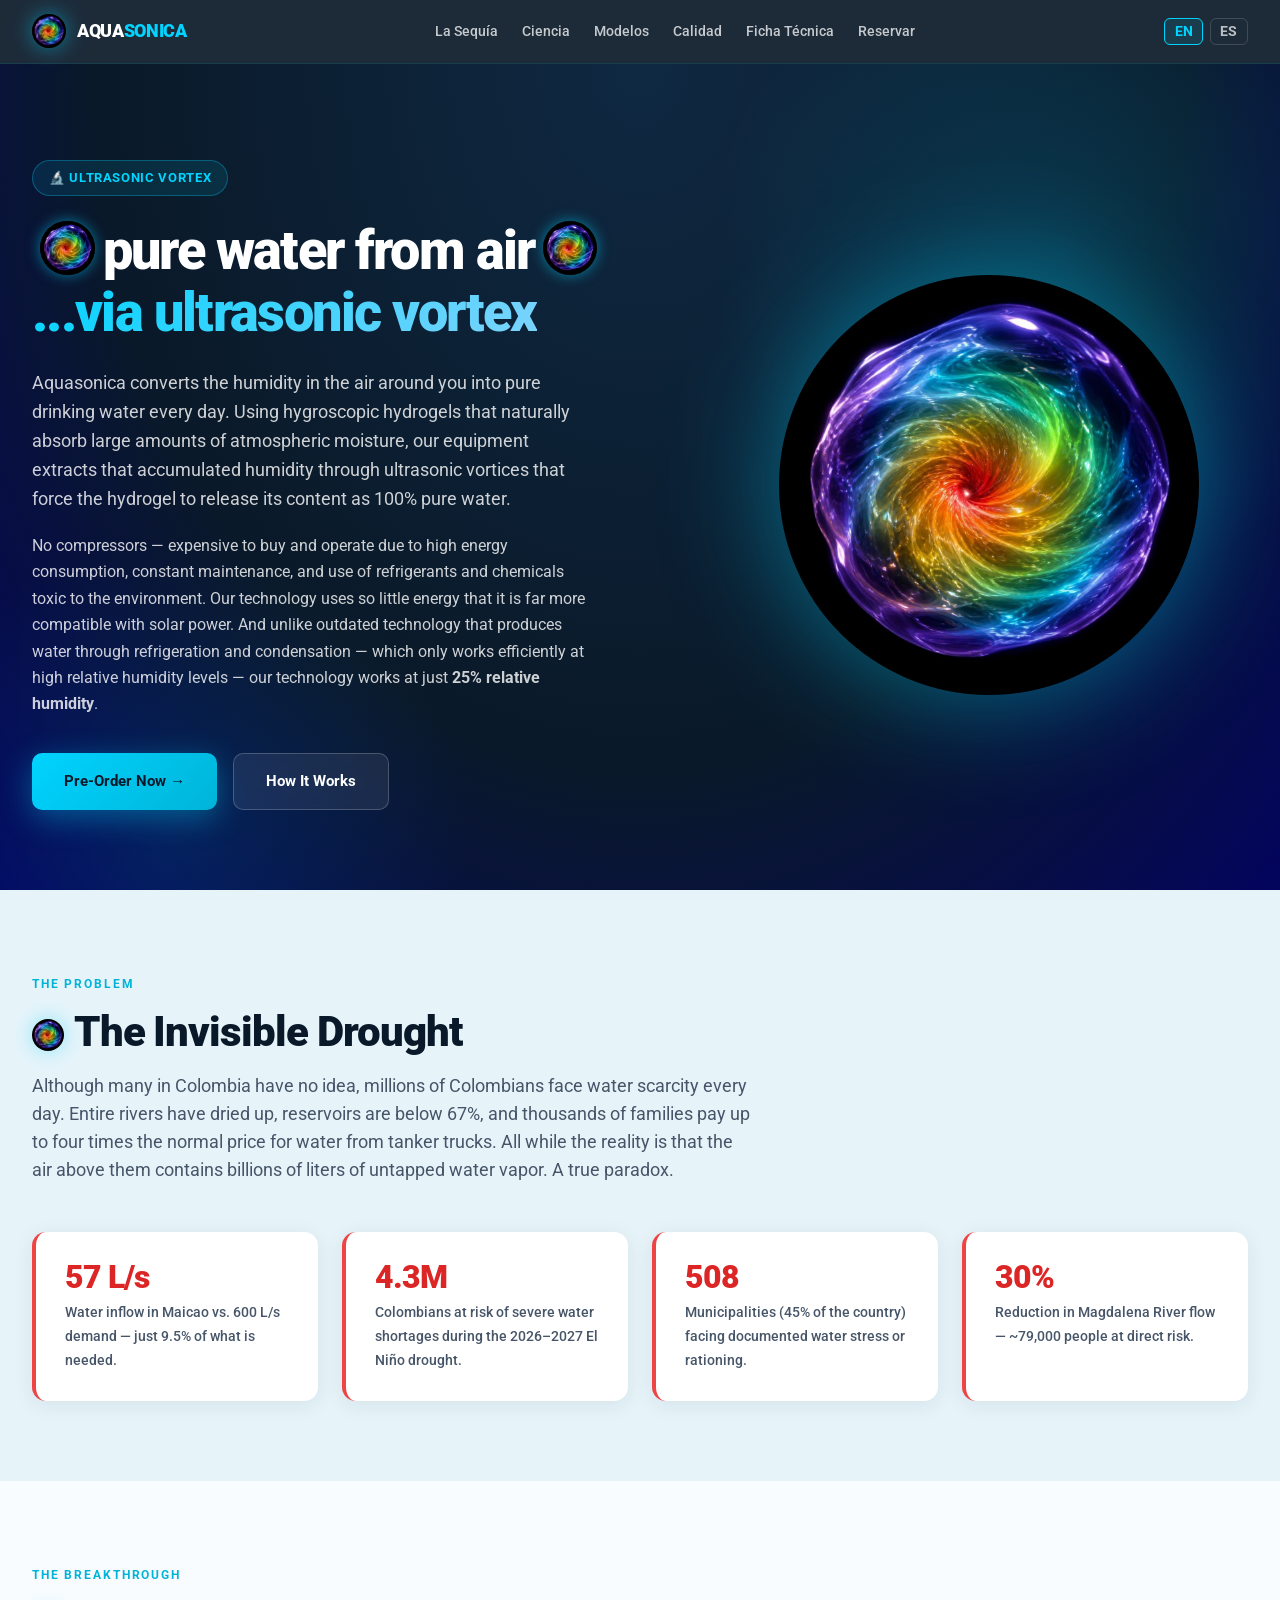
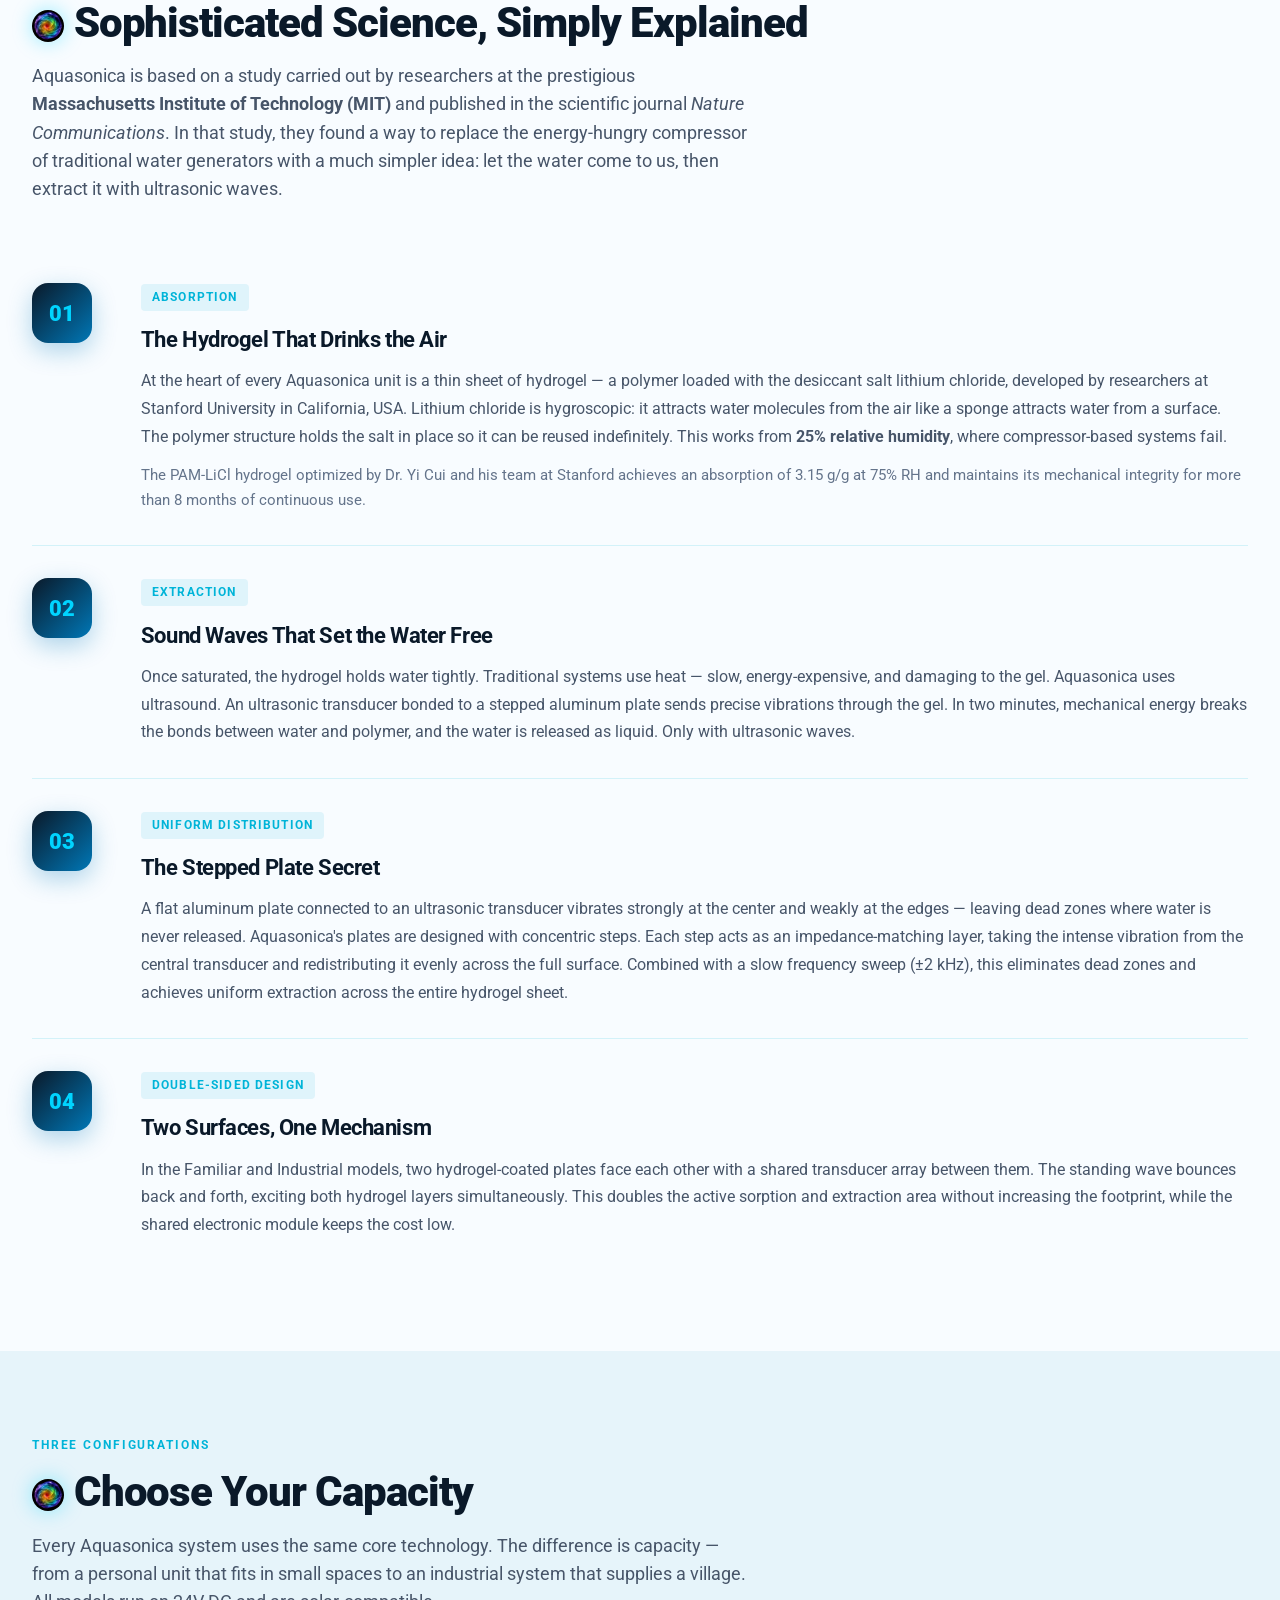
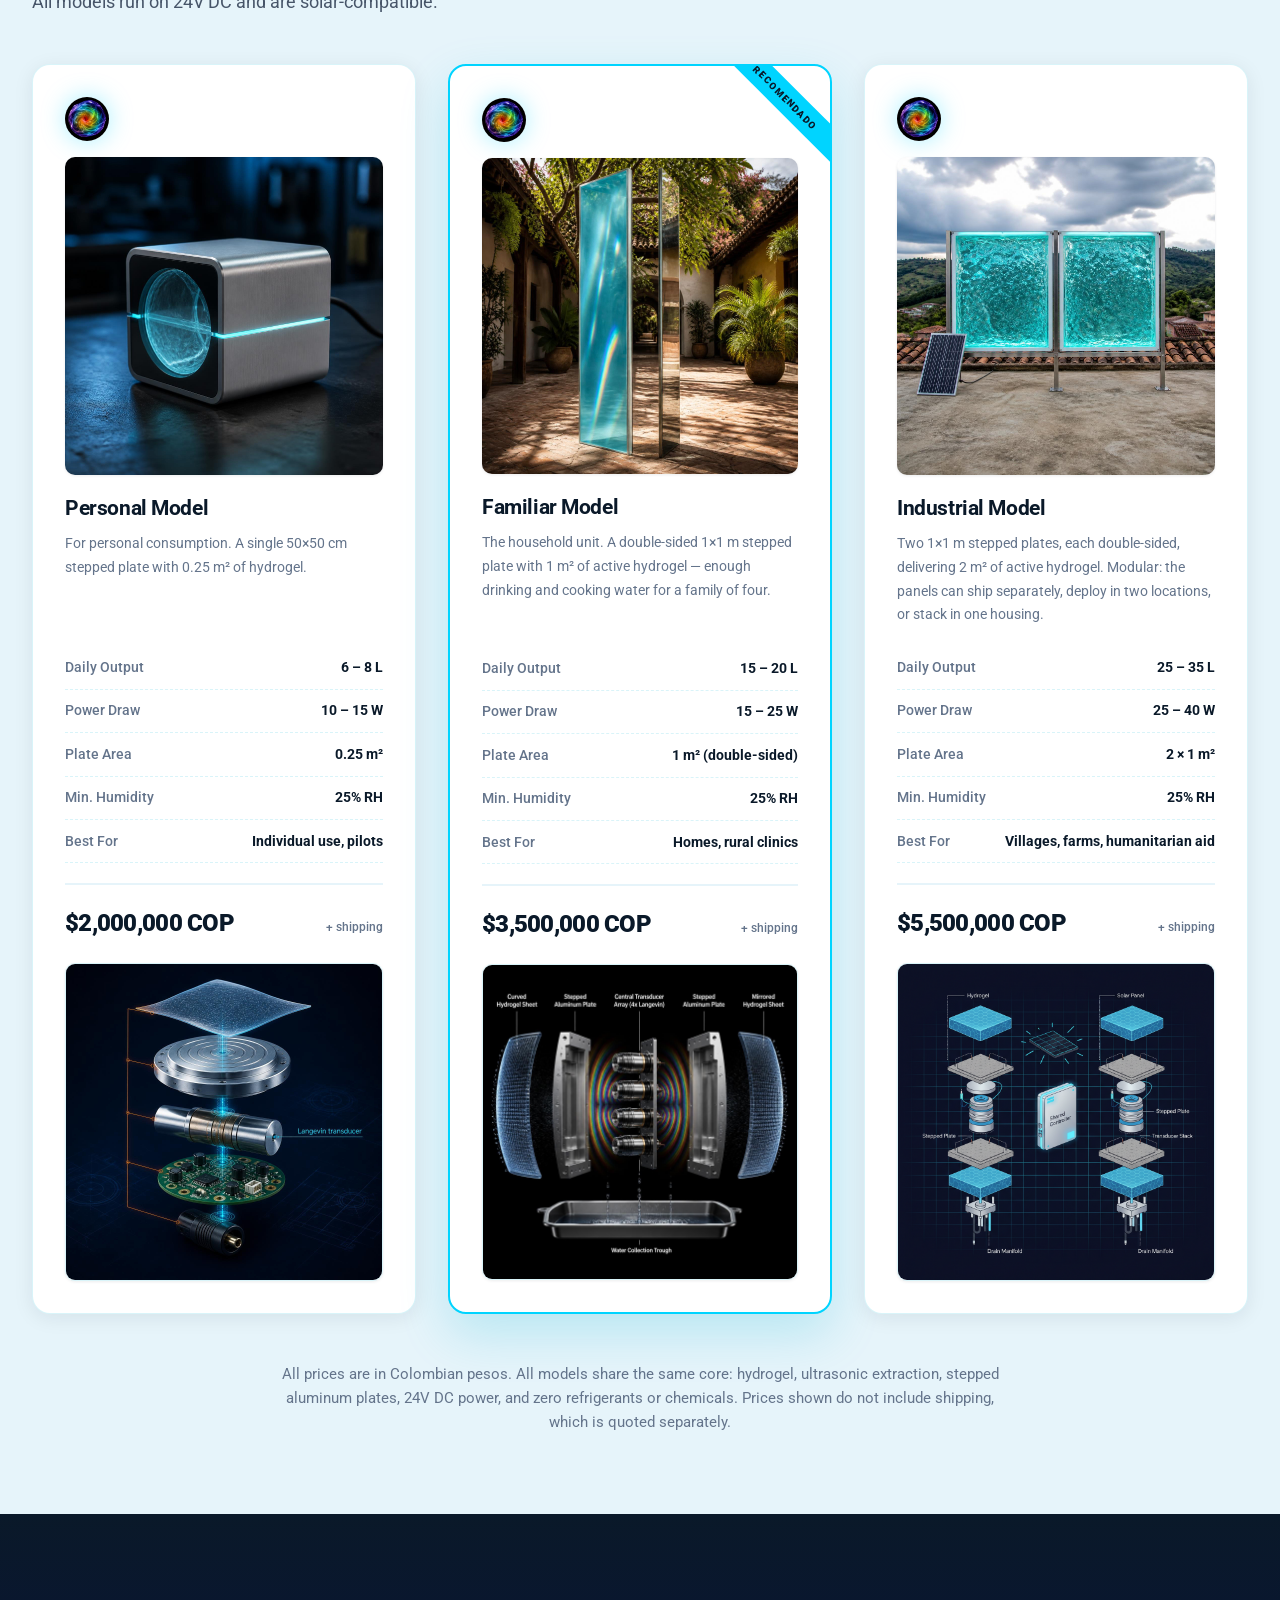
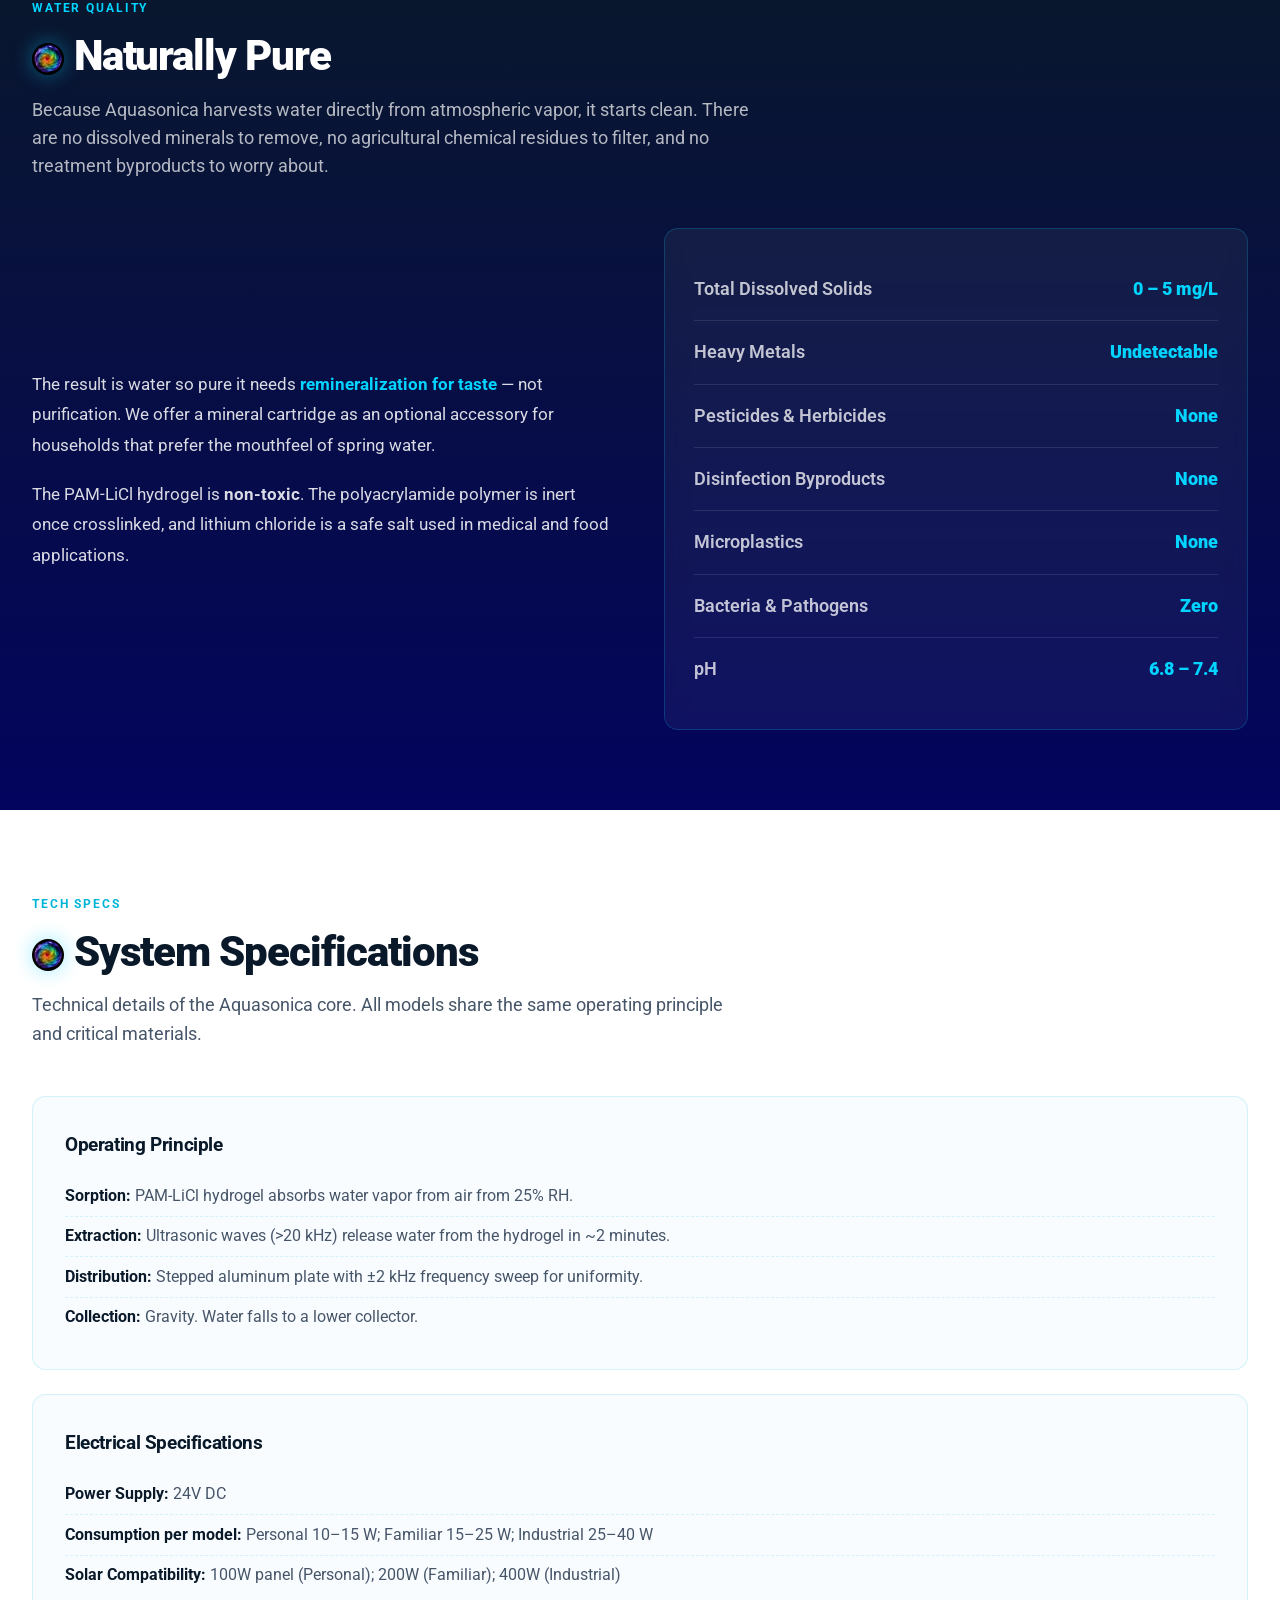
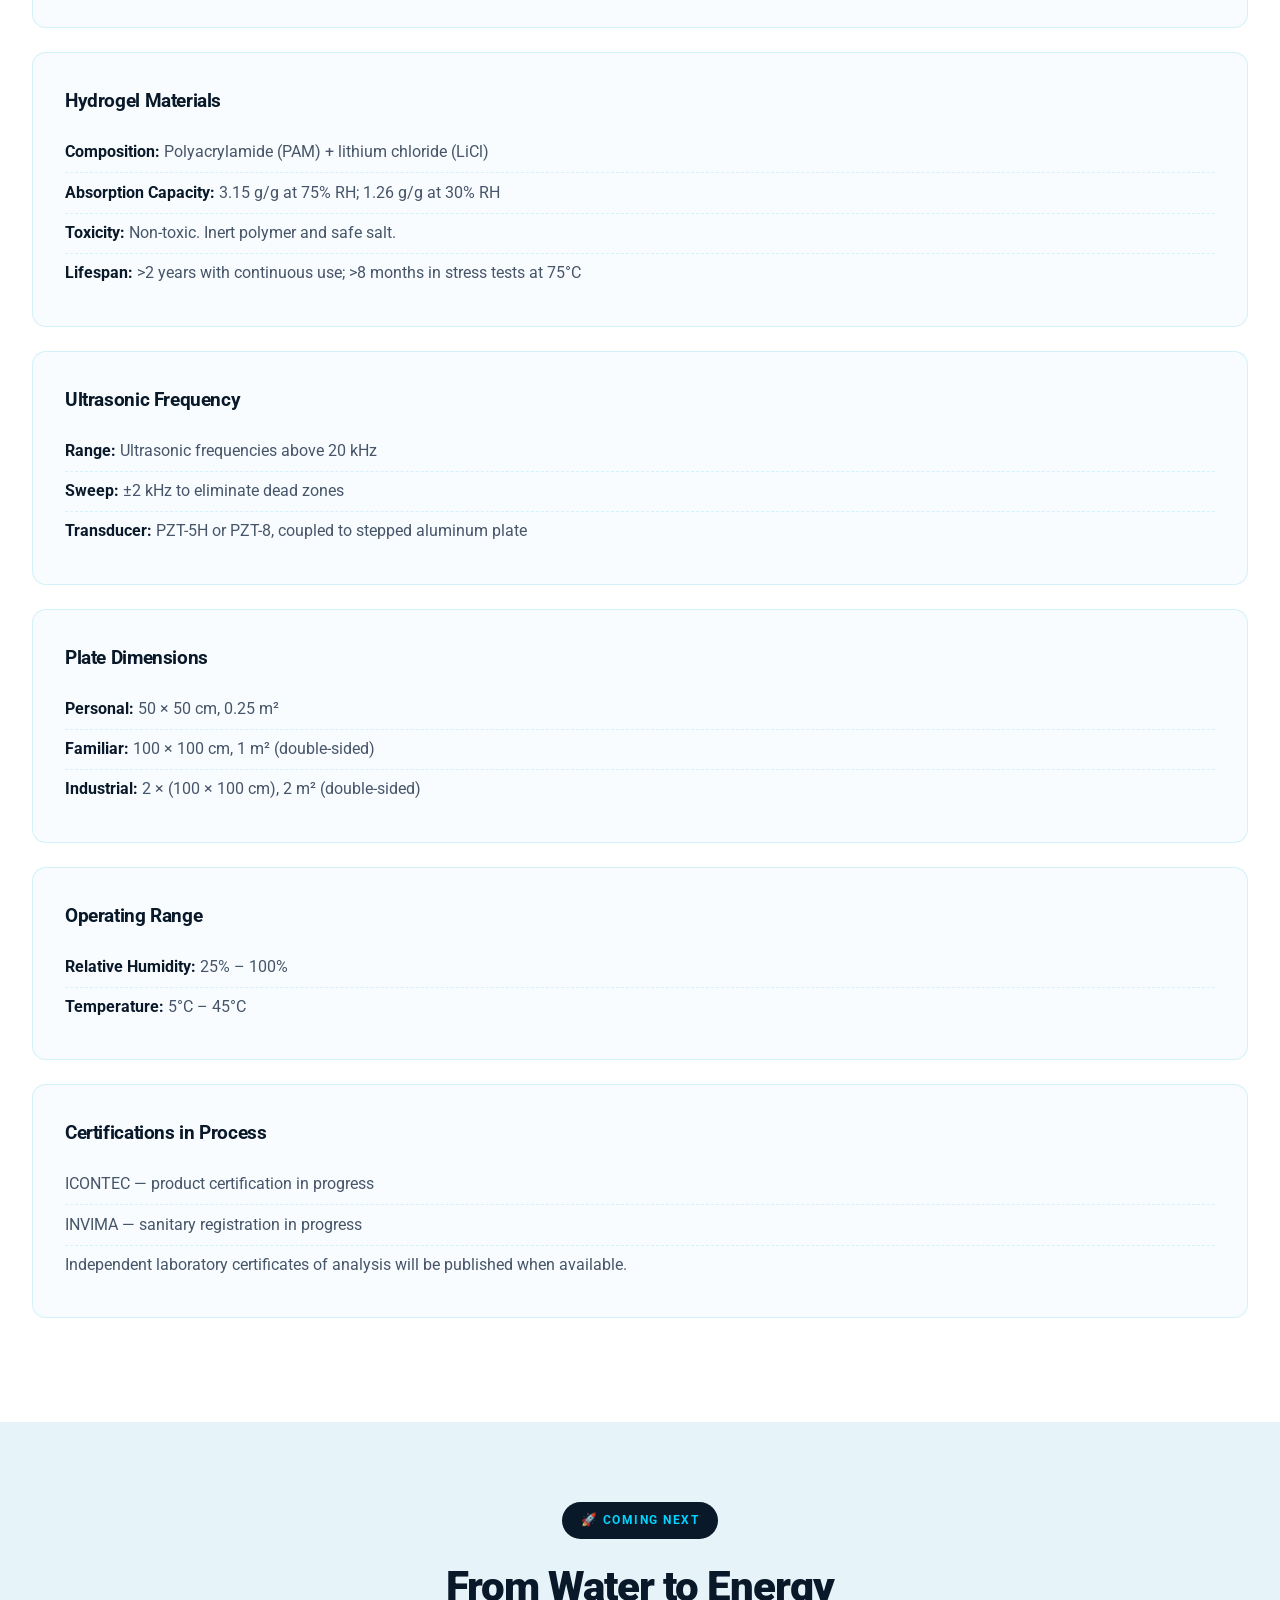
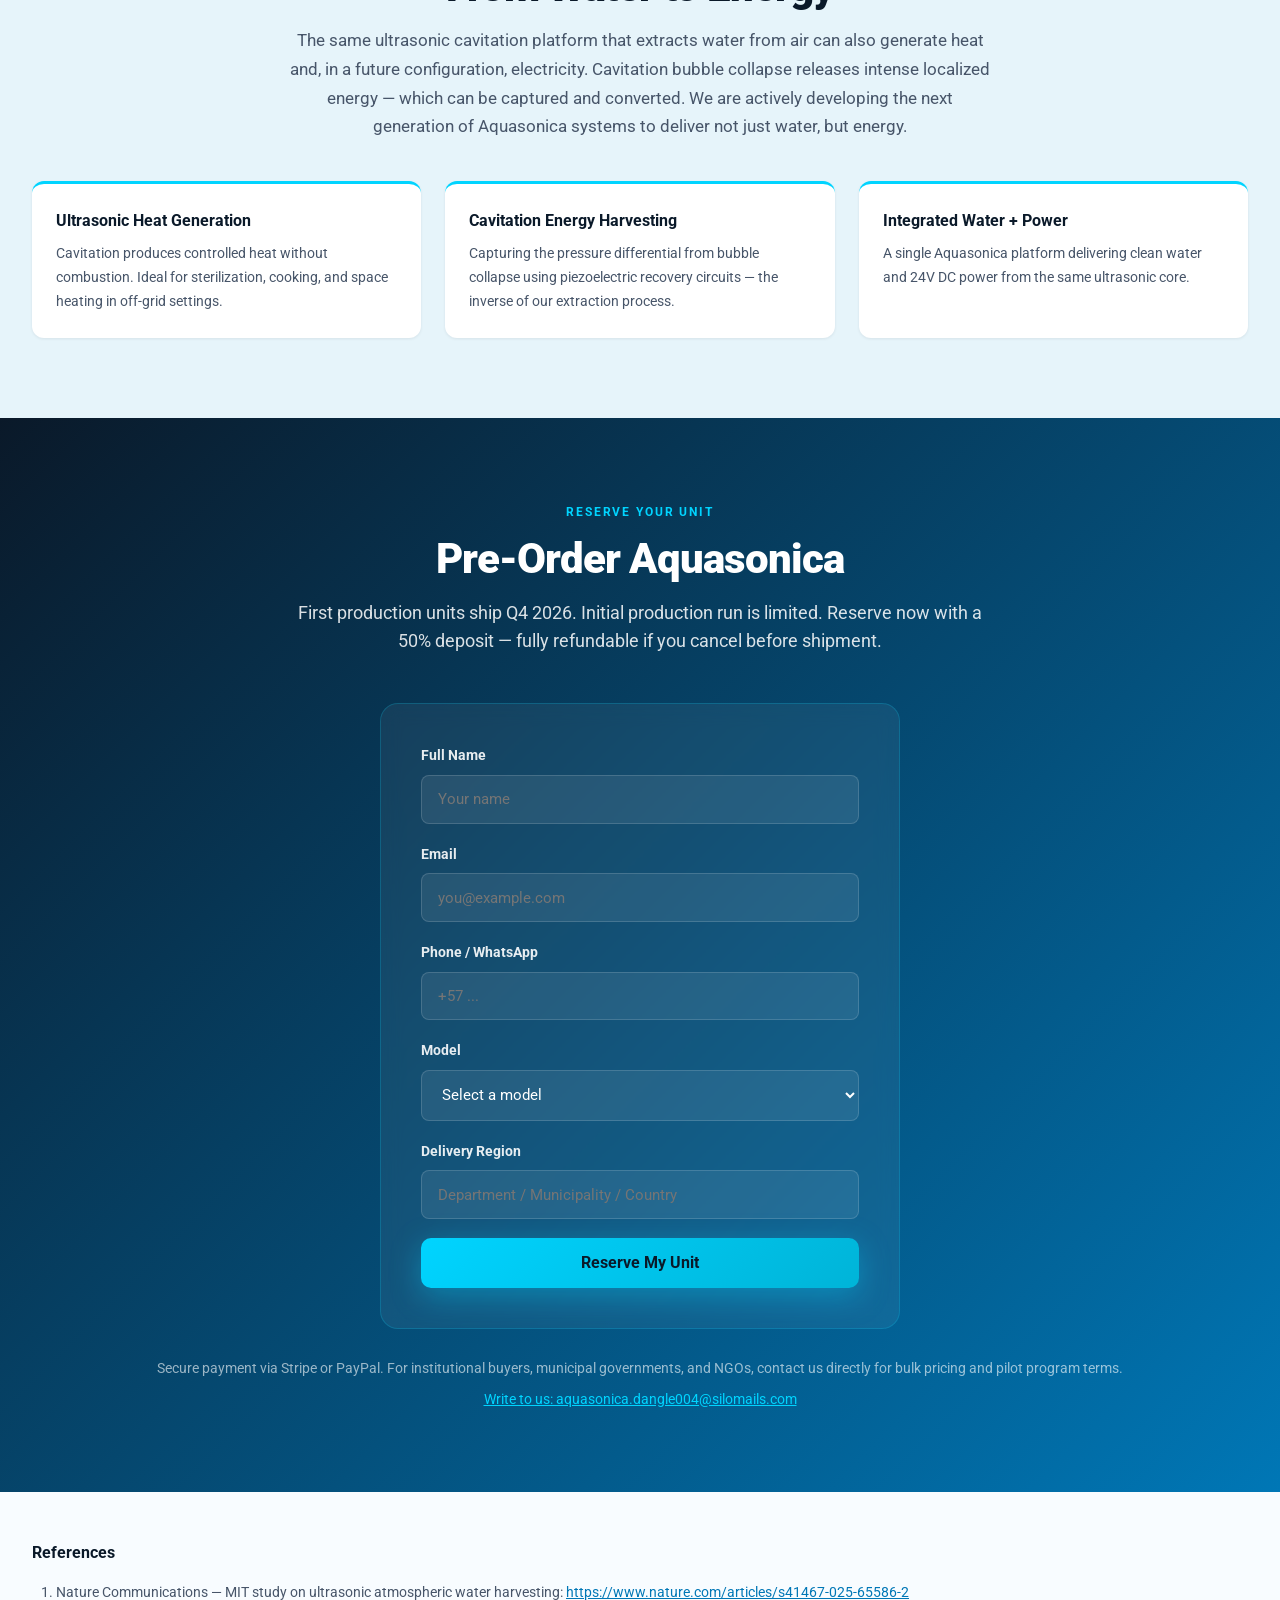
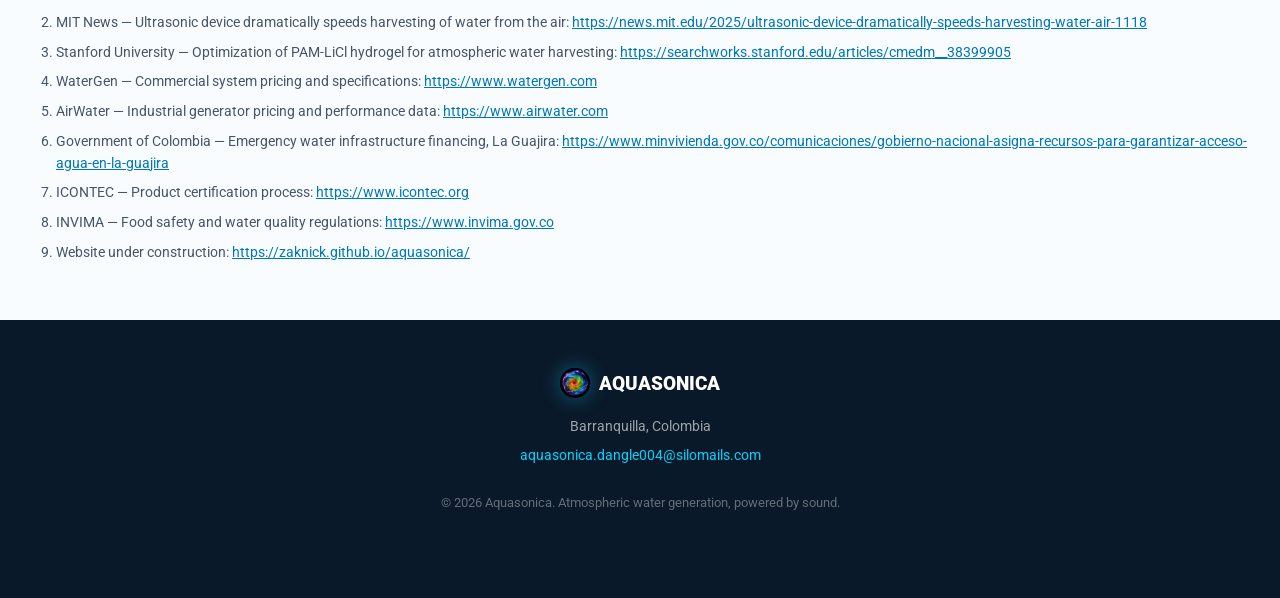
==== commit b58ad6bd: "Update index.html" ====
--- a/index.html
+++ b/index.html
@@ -26,7 +26,7 @@
 
 <link rel="preconnect" href="https://fonts.googleapis.com">
 <link rel="preconnect" href="https://fonts.gstatic.com" crossorigin>
-<link href="https://fonts.googleapis.com/css2?family=Inter:wght@300;400;500;600;700;800;900&display=swap" rel="stylesheet">
+<link href="https://fonts.googleapis.com/css2?family=Roboto:wght@300;400;500;700;900&display=swap" rel="stylesheet">
 
 <script type="application/ld+json">
 {
@@ -67,7 +67,7 @@
 * { margin: 0; padding: 0; box-sizing: border-box; }
 html { scroll-behavior: smooth; }
 body {
-  font-family: 'Inter', -apple-system, BlinkMacSystemFont, sans-serif;
+  font-family: 'Roboto', -apple-system, BlinkMacSystemFont, 'Helvetica Neue', sans-serif;
   color: var(--text);
   background: var(--light);
   line-height: 1.65;
@@ -77,6 +77,18 @@
 
 img { max-width: 100%; display: block; }
 a { color: inherit; text-decoration: none; }
+
+/* Inline vortex icon — same size as surrounding text */
+.inline-vortex {
+  display: inline-block;
+  width: 1em;
+  height: 1em;
+  border-radius: 50%;
+  vertical-align: -0.12em;
+  margin: 0 0.15em;
+  box-shadow: 0 0 14px rgba(0, 212, 255, 0.55);
+  object-fit: cover;
+}
 
 .nav-bar {
   position: sticky;
@@ -100,7 +112,7 @@
   display: flex;
   align-items: center;
   gap: 0.7rem;
-  font-weight: 800;
+  font-weight: 900;
   font-size: 1.15rem;
   letter-spacing: -0.02em;
   color: white;
@@ -140,7 +152,7 @@
   border: 1px solid rgba(255,255,255,0.15);
   color: rgba(255,255,255,0.7);
   font-size: 0.85rem;
-  font-weight: 600;
+  font-weight: 700;
   padding: 0.3rem 0.6rem;
   border-radius: 6px;
   cursor: pointer;
@@ -201,14 +213,14 @@
   padding: 0.4rem 1rem;
   border-radius: 50px;
   font-size: 0.8rem;
-  font-weight: 600;
+  font-weight: 700;
   letter-spacing: 0.05em;
   text-transform: uppercase;
   margin-bottom: 1.5rem;
 }
 .hero h1 {
   font-size: clamp(2rem, 4.5vw, 3.4rem);
-  font-weight: 800;
+  font-weight: 900;
   line-height: 1.15;
   letter-spacing: -0.03em;
   margin-bottom: 1.5rem;
@@ -237,7 +249,7 @@
   gap: 0.5rem;
   padding: 0.95rem 2rem;
   border-radius: 10px;
-  font-weight: 600;
+  font-weight: 700;
   font-size: 0.95rem;
   transition: all 0.25s;
   cursor: pointer;
@@ -305,7 +317,7 @@
 }
 .section-title {
   font-size: clamp(1.8rem, 3.5vw, 2.6rem);
-  font-weight: 800;
+  font-weight: 900;
   letter-spacing: -0.025em;
   color: var(--navy);
   margin-bottom: 1rem;
@@ -344,7 +356,7 @@
 }
 .crisis-stat .num {
   font-size: 2rem;
-  font-weight: 800;
+  font-weight: 900;
   color: #dc2626;
   line-height: 1;
   margin-bottom: 0.5rem;
@@ -374,7 +386,7 @@
   display: flex;
   align-items: center;
   justify-content: center;
-  font-weight: 800;
+  font-weight: 900;
   font-size: 1.4rem;
   box-shadow: 0 8px 25px rgba(0, 119, 182, 0.3);
 }
@@ -438,7 +450,7 @@
   background: var(--aqua);
   color: var(--navy);
   font-size: 0.6rem;
-  font-weight: 800;
+  font-weight: 900;
   letter-spacing: 0.1em;
   padding: 0.35rem 2.5rem;
   transform: rotate(45deg);
@@ -483,7 +495,7 @@
 }
 .model-price .amount {
   font-size: 1.5rem;
-  font-weight: 800;
+  font-weight: 900;
   color: var(--navy);
   letter-spacing: -0.03em;
 }
@@ -527,7 +539,7 @@
 .purity-text p { margin-bottom: 1.2rem; }
 .purity-text .highlight {
   color: var(--aqua);
-  font-weight: 600;
+  font-weight: 700;
 }
 .purity-table {
   background: rgba(255,255,255,0.05);
@@ -546,7 +558,7 @@
 }
 .purity-row:last-child { border-bottom: none; }
 .purity-row .pk { color: rgba(255,255,255,0.75); }
-.purity-row .pv { color: var(--aqua); font-weight: 800; }
+.purity-row .pv { color: var(--aqua); font-weight: 900; }
 
 .coming-next {
   background: var(--light-2);
@@ -655,7 +667,7 @@
   display: block;
   margin-bottom: 0.5rem;
   font-size: 0.85rem;
-  font-weight: 600;
+  font-weight: 700;
   color: rgba(255,255,255,0.9);
 }
 .form-group input, .form-group select {
@@ -715,7 +727,7 @@
   gap: 0.6rem;
   margin-bottom: 1rem;
   color: white;
-  font-weight: 800;
+  font-weight: 900;
   font-size: 1.2rem;
 }
 .footer-brand img {
@@ -793,7 +805,7 @@
     <div class="hero-inner">
       <div>
         <div class="hero-badge">🔬 Vórtice Ultrasónico</div>
-        <h1>(vortex logo) Agua Pura del Aire (vortex logo)<br><span class="accent">vía Vórtice Ultrasónico</span></h1>
+        <h1><img src="vortex_spectrum.jpg" alt="" class="inline-vortex">agua pura del aire<img src="vortex_spectrum.jpg" alt="" class="inline-vortex"><br><span class="accent">...vía vórtice ultrasónico</span></h1>
         <p>Aquasonica convierte en agua potable pura la humedad existente en el aire que te rodea todos los días. Utilizando hidrogeles higroscópicos que, por su composición molecular, absorben naturalmente grandes cantidades de humedad atmosférica, nuestros equipos extraen esa humedad acumulada a través de vórtices ultrasónicos que obligan al hidrogel a soltar su contenido en forma de agua 100% pura.</p>
         <p style="font-size:1rem; margin-top:-1rem;">Sin compresores caros de adquirir y de operar por su alto consumo de energía, mantenimiento constante, uso de refrigerantes y químicos tóxicos para el medio ambiente, nuestra tecnología consume tan poca energía que es mucho más compatible con energía solar. Y, a diferencia de la tecnología anticuada que produce agua a través de refrigeración y condensación —y que solo funciona de forma eficiente cuando hay altos niveles de humedad relativa— nuestra tecnología funciona con tan solo <strong>25% de humedad relativa</strong>.</p>
         <div class="hero-cta" style="margin-top:1.5rem;">
@@ -1144,7 +1156,7 @@
     <div class="hero-inner">
       <div>
         <div class="hero-badge">🔬 Ultrasonic Vortex</div>
-        <h1>(vortex logo) Pure Water from Air (vortex logo)<br><span class="accent">via Ultrasonic Vortex</span></h1>
+        <h1><img src="vortex_spectrum.jpg" alt="" class="inline-vortex">pure water from air<img src="vortex_spectrum.jpg" alt="" class="inline-vortex"><br><span class="accent">...via ultrasonic vortex</span></h1>
         <p>Aquasonica converts the humidity in the air around you into pure drinking water every day. Using hygroscopic hydrogels that naturally absorb large amounts of atmospheric moisture, our equipment extracts that accumulated humidity through ultrasonic vortices that force the hydrogel to release its content as 100% pure water.</p>
         <p style="font-size:1rem; margin-top:-1rem;">No compressors — expensive to buy and operate due to high energy consumption, constant maintenance, and use of refrigerants and chemicals toxic to the environment. Our technology uses so little energy that it is far more compatible with solar power. And unlike outdated technology that produces water through refrigeration and condensation — which only works efficiently at high relative humidity levels — our technology works at just <strong>25% relative humidity</strong>.</p>
         <div class="hero-cta" style="margin-top:1.5rem;">
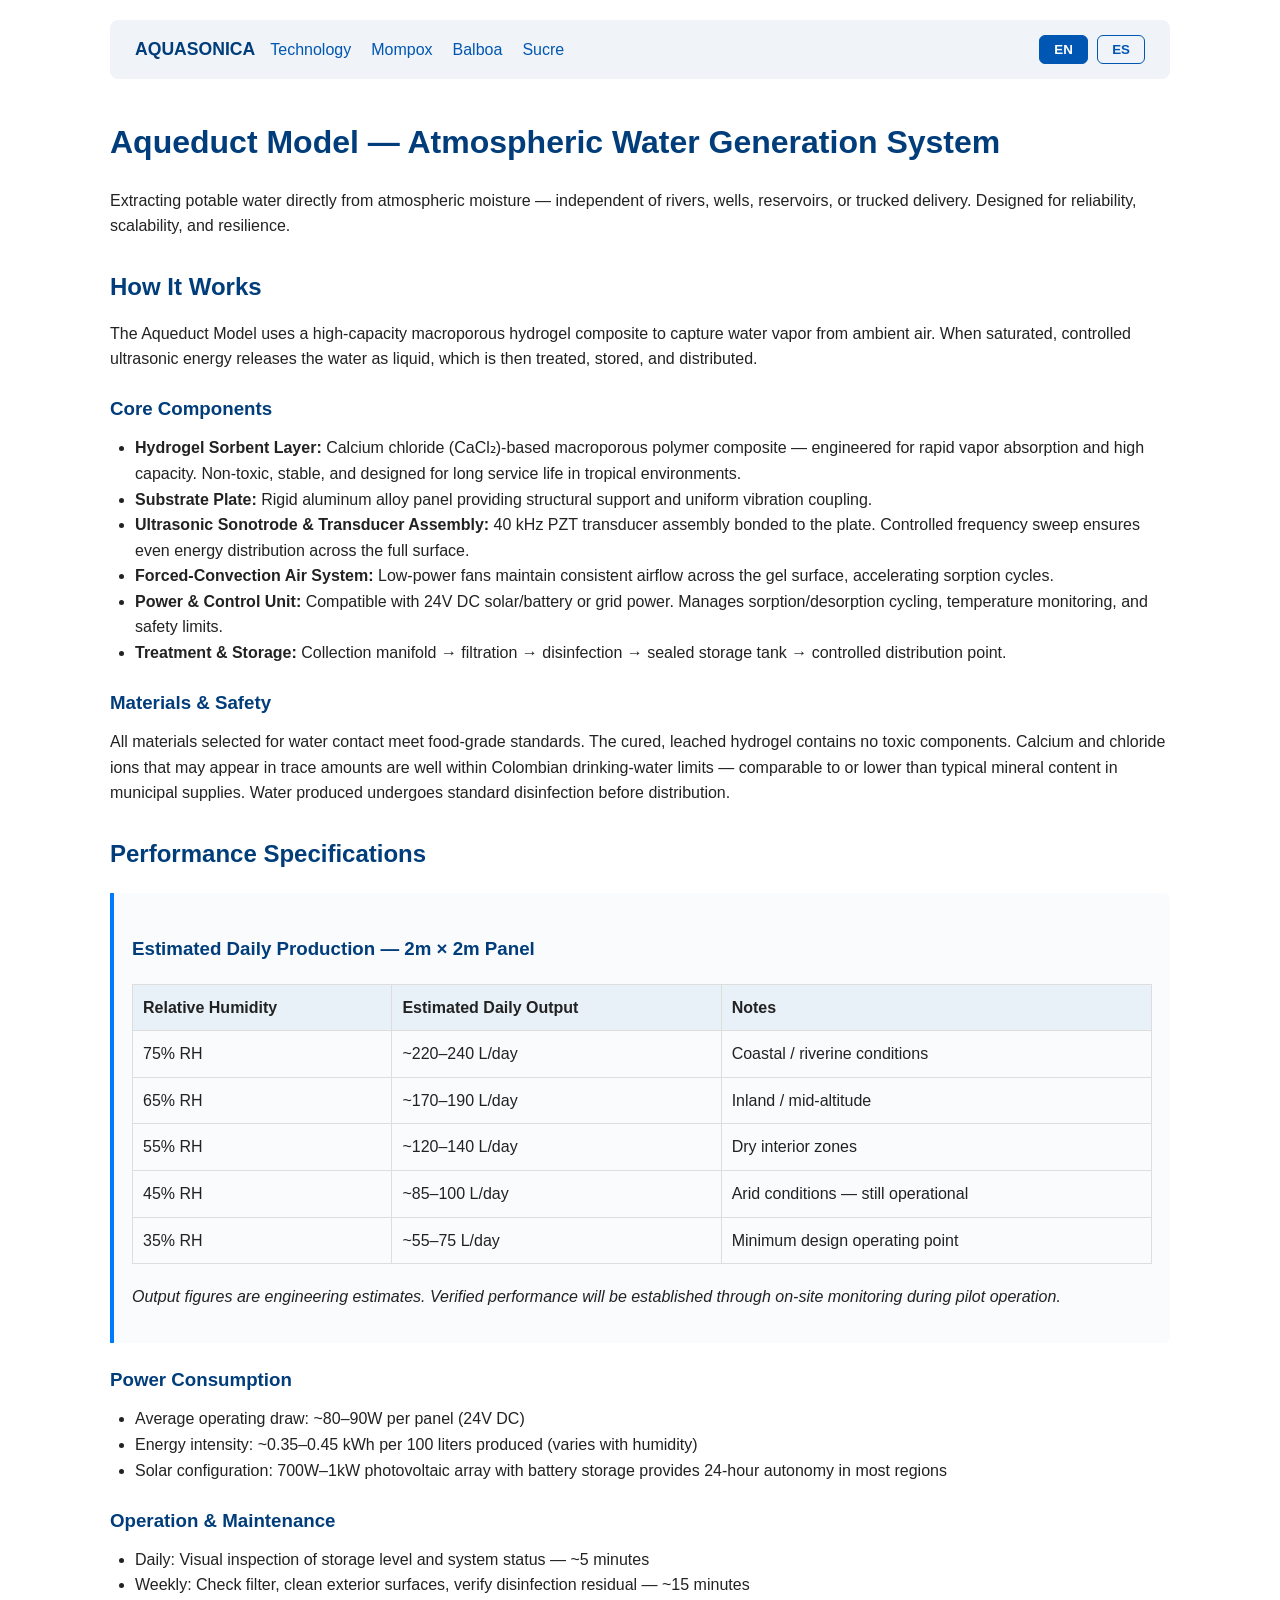
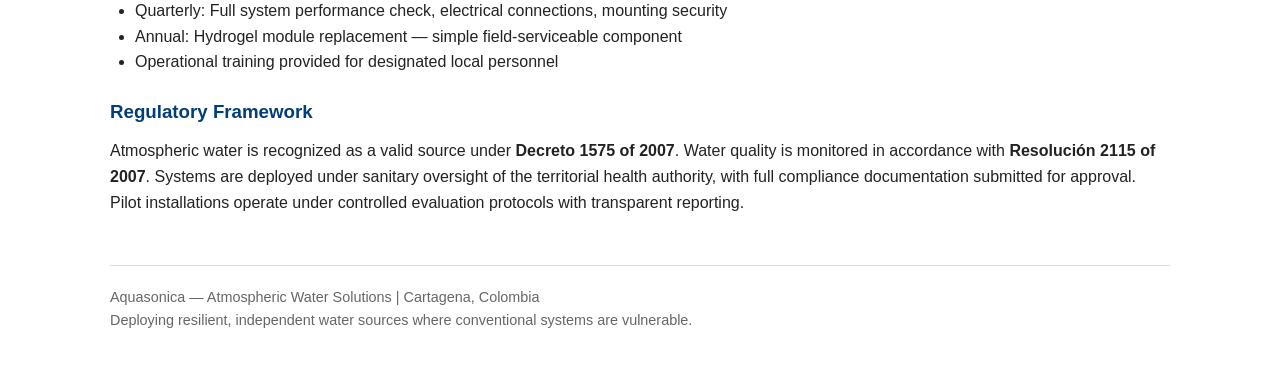
==== commit 1ef28265: "Update index.html" ====
--- a/index.html
+++ b/index.html
@@ -1,1547 +1,197 @@
 <!DOCTYPE html>
-<html lang="es">
+<html lang="en">
 <head>
-<meta charset="UTF-8">
-<meta name="viewport" content="width=device-width, initial-scale=1.0">
-<title>Aquasonica — Agua Pura del Aire, vía Vórtice Ultrasónico</title>
-<meta name="description" content="Aquasonica extrae agua potable pura del aire usando hidrogeles higroscópicos y vórtices ultrasónicos. Sin compresores, sin refrigerantes, sin químicos. Funciona desde 25% de humedad relativa. Compatible con energía solar. Modelos Personal, Familiar e Industrial.">
-<meta name="keywords" content="generador de agua atmosférica, agua del aire, cosecha de agua, hidrogel PAM-LiCl, ultrasonido, MIT, Stanford, Colombia, sequía, La Guajira, agua potable, energía solar">
-<meta name="author" content="Aquasonica">
-<meta name="robots" content="index, follow">
-<link rel="canonical" href="https://zaknick.github.io/aquasonica/">
-
-<meta property="og:type" content="website">
-<meta property="og:title" content="Aquasonica — Agua Pura del Aire, vía Vórtice Ultrasónico">
-<meta property="og:description" content="Agua potable pura del aire. Sin compresores. Sin refrigerantes. Desde 25% HR. Solar.">
-<meta property="og:image" content="https://zaknick.github.io/aquasonica/vortex_spectrum.jpg">
-<meta property="og:url" content="https://zaknick.github.io/aquasonica/">
-
-<meta name="twitter:card" content="summary_large_image">
-<meta name="twitter:title" content="Aquasonica — Agua Pura del Aire">
-<meta name="twitter:description" content="Vórtice ultrasónico. Hidrogel higroscópico. Agua pura.">
-<meta name="twitter:image" content="https://zaknick.github.io/aquasonica/vortex_spectrum.jpg">
-
-<link rel="icon" type="image/jpeg" href="vortex_spectrum.jpg">
-<link rel="apple-touch-icon" href="vortex_spectrum.jpg">
-
-<link rel="preconnect" href="https://fonts.googleapis.com">
-<link rel="preconnect" href="https://fonts.gstatic.com" crossorigin>
-<link href="https://fonts.googleapis.com/css2?family=Roboto:wght@300;400;500;700;900&display=swap" rel="stylesheet">
-
-<script type="application/ld+json">
-{
-  "@context": "https://schema.org",
-  "@type": "Product",
-  "name": "Aquasonica Atmospheric Water Generator",
-  "description": "Generador de agua atmosférica por sorción y extracción ultrasónica. Produce de 6 a 35 litros de agua potable pura al día a partir de la humedad ambiental.",
-  "brand": { "@type": "Brand", "name": "Aquasonica" },
-  "offers": {
-    "@type": "AggregateOffer",
-    "priceCurrency": "COP",
-    "lowPrice": "2000000",
-    "highPrice": "5500000",
-    "availability": "https://schema.org/PreOrder"
-  }
-}
-</script>
-
-<style>
-:root {
-  --navy: #0a1929;
-  --navy-2: #0f2942;
-  --aqua: #00d4ff;
-  --aqua-2: #00b4d8;
-  --teal: #0077b6;
-  --deep: #03045e;
-  --light: #f8fcff;
-  --light-2: #e6f4fa;
-  --gray: #64748b;
-  --text: #1e293b;
-  --text-light: #475569;
-  --border: rgba(0, 180, 216, 0.15);
-  --shadow-sm: 0 1px 3px rgba(10, 25, 41, 0.08);
-  --shadow: 0 4px 20px rgba(10, 25, 41, 0.08);
-  --shadow-lg: 0 20px 50px rgba(10, 25, 41, 0.15);
-}
-
-* { margin: 0; padding: 0; box-sizing: border-box; }
-html { scroll-behavior: smooth; }
-body {
-  font-family: 'Roboto', -apple-system, BlinkMacSystemFont, 'Helvetica Neue', sans-serif;
-  color: var(--text);
-  background: var(--light);
-  line-height: 1.65;
-  -webkit-font-smoothing: antialiased;
-  font-size: 16px;
-}
-
-img { max-width: 100%; display: block; }
-a { color: inherit; text-decoration: none; }
-
-/* Inline vortex icon — same size as surrounding text */
-.inline-vortex {
-  display: inline-block;
-  width: 1em;
-  height: 1em;
-  border-radius: 50%;
-  vertical-align: -0.12em;
-  margin: 0 0.15em;
-  box-shadow: 0 0 14px rgba(0, 212, 255, 0.55);
-  object-fit: cover;
-}
-
-.nav-bar {
-  position: sticky;
-  top: 0;
-  z-index: 1000;
-  background: rgba(10, 25, 41, 0.92);
-  backdrop-filter: blur(20px);
-  -webkit-backdrop-filter: blur(20px);
-  border-bottom: 1px solid rgba(0, 212, 255, 0.1);
-  padding: 0.9rem 2rem;
-}
-.nav-inner {
-  max-width: 1280px;
-  margin: 0 auto;
-  display: flex;
-  align-items: center;
-  justify-content: space-between;
-  gap: 2rem;
-}
-.brand {
-  display: flex;
-  align-items: center;
-  gap: 0.7rem;
-  font-weight: 900;
-  font-size: 1.15rem;
-  letter-spacing: -0.02em;
-  color: white;
-}
-.brand-icon {
-  width: 34px;
-  height: 34px;
-  border-radius: 50%;
-  object-fit: cover;
-  box-shadow: 0 0 20px rgba(0, 212, 255, 0.5);
-}
-.brand-name span { color: var(--aqua); }
-.nav-links {
-  display: flex;
-  gap: 1.5rem;
-  align-items: center;
-  font-size: 0.9rem;
-  font-weight: 500;
-  flex-wrap: wrap;
-}
-.nav-links a {
-  color: rgba(255,255,255,0.75);
-  transition: color 0.2s;
-  position: relative;
-  white-space: nowrap;
-}
-.nav-links a:hover { color: var(--aqua); }
-.nav-links a.active { color: var(--aqua); }
-
-.lang-switch {
-  display: flex;
-  gap: 0.4rem;
-  align-items: center;
-}
-.lang-btn {
-  background: transparent;
-  border: 1px solid rgba(255,255,255,0.15);
-  color: rgba(255,255,255,0.7);
-  font-size: 0.85rem;
-  font-weight: 700;
-  padding: 0.3rem 0.6rem;
-  border-radius: 6px;
-  cursor: pointer;
-  transition: all 0.2s;
-  font-family: inherit;
-}
-.lang-btn:hover, .lang-btn.active {
-  border-color: var(--aqua);
-  color: var(--aqua);
-  background: rgba(0, 212, 255, 0.1);
-}
-.menu-toggle { display: none; background: none; border: none; color: white; font-size: 1.5rem; cursor: pointer; }
-
-.hero {
-  position: relative;
-  background: radial-gradient(ellipse at top, var(--navy-2) 0%, var(--navy) 60%, var(--deep) 100%);
-  color: white;
-  padding: 6rem 2rem 5rem;
-  overflow: hidden;
-}
-.hero::before {
-  content: '';
-  position: absolute;
-  top: -20%;
-  right: -10%;
-  width: 700px;
-  height: 700px;
-  background: radial-gradient(circle, rgba(0, 212, 255, 0.15) 0%, transparent 70%);
-  pointer-events: none;
-}
-.hero::after {
-  content: '';
-  position: absolute;
-  bottom: -30%;
-  left: -10%;
-  width: 600px;
-  height: 600px;
-  background: radial-gradient(circle, rgba(0, 119, 182, 0.2) 0%, transparent 70%);
-  pointer-events: none;
-}
-.hero-inner {
-  max-width: 1280px;
-  margin: 0 auto;
-  display: grid;
-  grid-template-columns: 1.1fr 0.9fr;
-  gap: 4rem;
-  align-items: center;
-  position: relative;
-  z-index: 1;
-}
-.hero-badge {
-  display: inline-flex;
-  align-items: center;
-  gap: 0.5rem;
-  background: rgba(0, 212, 255, 0.1);
-  border: 1px solid rgba(0, 212, 255, 0.3);
-  color: var(--aqua);
-  padding: 0.4rem 1rem;
-  border-radius: 50px;
-  font-size: 0.8rem;
-  font-weight: 700;
-  letter-spacing: 0.05em;
-  text-transform: uppercase;
-  margin-bottom: 1.5rem;
-}
-.hero h1 {
-  font-size: clamp(2rem, 4.5vw, 3.4rem);
-  font-weight: 900;
-  line-height: 1.15;
-  letter-spacing: -0.03em;
-  margin-bottom: 1.5rem;
-}
-.hero h1 .accent {
-  background: linear-gradient(135deg, var(--aqua) 0%, #7dd3fc 100%);
-  -webkit-background-clip: text;
-  -webkit-text-fill-color: transparent;
-  background-clip: text;
-}
-.hero p {
-  font-size: 1.1rem;
-  color: rgba(255,255,255,0.8);
-  margin-bottom: 2.2rem;
-  max-width: 560px;
-  font-weight: 400;
-}
-.hero-cta {
-  display: flex;
-  gap: 1rem;
-  flex-wrap: wrap;
-}
-.btn {
-  display: inline-flex;
-  align-items: center;
-  gap: 0.5rem;
-  padding: 0.95rem 2rem;
-  border-radius: 10px;
-  font-weight: 700;
-  font-size: 0.95rem;
-  transition: all 0.25s;
-  cursor: pointer;
-  border: none;
-  font-family: inherit;
-  text-decoration: none;
-}
-.btn-primary {
-  background: linear-gradient(135deg, var(--aqua) 0%, var(--aqua-2) 100%);
-  color: var(--navy);
-  box-shadow: 0 8px 30px rgba(0, 212, 255, 0.35);
-}
-.btn-primary:hover {
-  transform: translateY(-2px);
-  box-shadow: 0 12px 40px rgba(0, 212, 255, 0.5);
-}
-.btn-ghost {
-  background: rgba(255,255,255,0.08);
-  color: white;
-  border: 1px solid rgba(255,255,255,0.2);
-  backdrop-filter: blur(10px);
-}
-.btn-ghost:hover {
-  background: rgba(255,255,255,0.15);
-  border-color: var(--aqua);
-}
-.hero-visual {
-  position: relative;
-  display: flex;
-  align-items: center;
-  justify-content: center;
-}
-.hero-visual::before {
-  content: '';
-  position: absolute;
-  inset: -10%;
-  background: radial-gradient(circle, rgba(0, 212, 255, 0.25) 0%, transparent 60%);
-  filter: blur(40px);
-  z-index: 0;
-}
-.hero-visual img {
-  width: 100%;
-  max-width: 420px;
-  border-radius: 50%;
-  position: relative;
-  z-index: 1;
-  animation: pulse-glow 6s ease-in-out infinite;
-  filter: drop-shadow(0 0 60px rgba(0, 212, 255, 0.4));
-}
-@keyframes pulse-glow {
-  0%, 100% { transform: scale(1); filter: drop-shadow(0 0 40px rgba(0, 212, 255, 0.3)); }
-  50% { transform: scale(1.03); filter: drop-shadow(0 0 80px rgba(0, 212, 255, 0.55)); }
-}
-
-.section { padding: 5rem 2rem; }
-.section-inner { max-width: 1280px; margin: 0 auto; }
-.section-label {
-  display: inline-block;
-  font-size: 0.78rem;
-  font-weight: 700;
-  letter-spacing: 0.15em;
-  text-transform: uppercase;
-  color: var(--aqua-2);
-  margin-bottom: 0.8rem;
-}
-.section-title {
-  font-size: clamp(1.8rem, 3.5vw, 2.6rem);
-  font-weight: 900;
-  letter-spacing: -0.025em;
-  color: var(--navy);
-  margin-bottom: 1rem;
-  line-height: 1.15;
-}
-.section-subtitle {
-  font-size: 1.1rem;
-  color: var(--text-light);
-  max-width: 720px;
-  margin-bottom: 3rem;
-  line-height: 1.6;
-}
-.title-icon {
-  display: inline-block;
-  width: 32px;
-  height: 32px;
-  border-radius: 50%;
-  vertical-align: middle;
-  margin-right: 0.6rem;
-  box-shadow: 0 0 20px rgba(0, 212, 255, 0.4);
-}
-
-.crisis { background: var(--light-2); }
-.crisis-grid {
-  display: grid;
-  grid-template-columns: repeat(auto-fit, minmax(220px, 1fr));
-  gap: 1.5rem;
-  margin-top: 2rem;
-}
-.crisis-stat {
-  background: white;
-  border-radius: 14px;
-  padding: 1.8rem;
-  border-left: 4px solid #ef4444;
-  box-shadow: var(--shadow);
-}
-.crisis-stat .num {
-  font-size: 2rem;
-  font-weight: 900;
-  color: #dc2626;
-  line-height: 1;
-  margin-bottom: 0.5rem;
-  letter-spacing: -0.03em;
-}
-.crisis-stat .label {
-  font-size: 0.9rem;
-  color: var(--text-light);
-  font-weight: 500;
-}
-
-.science-step {
-  display: grid;
-  grid-template-columns: 80px 1fr;
-  gap: 1.8rem;
-  padding: 2rem 0;
-  border-bottom: 1px solid var(--border);
-  align-items: start;
-}
-.science-step:last-child { border-bottom: none; }
-.step-num {
-  width: 60px;
-  height: 60px;
-  border-radius: 16px;
-  background: linear-gradient(135deg, var(--navy) 0%, var(--teal) 100%);
-  color: var(--aqua);
-  display: flex;
-  align-items: center;
-  justify-content: center;
-  font-weight: 900;
-  font-size: 1.4rem;
-  box-shadow: 0 8px 25px rgba(0, 119, 182, 0.3);
-}
-.step-content h3 {
-  font-size: 1.35rem;
-  font-weight: 700;
-  color: var(--navy);
-  margin-bottom: 0.6rem;
-  letter-spacing: -0.02em;
-}
-.step-content p {
-  color: var(--text-light);
-  font-size: 1.02rem;
-  line-height: 1.7;
-}
-.step-content .tag {
-  display: inline-block;
-  font-size: 0.72rem;
-  font-weight: 700;
-  letter-spacing: 0.1em;
-  text-transform: uppercase;
-  color: var(--aqua-2);
-  background: rgba(0, 180, 216, 0.1);
-  padding: 0.25rem 0.7rem;
-  border-radius: 4px;
-  margin-bottom: 0.7rem;
-}
-
-.models-grid {
-  display: grid;
-  grid-template-columns: repeat(auto-fit, minmax(300px, 1fr));
-  gap: 2rem;
-  margin-top: 2rem;
-}
-.model-card {
-  background: white;
-  border-radius: 18px;
-  padding: 2rem;
-  box-shadow: var(--shadow);
-  border: 1px solid var(--border);
-  transition: all 0.3s;
-  position: relative;
-  overflow: hidden;
-  display: flex;
-  flex-direction: column;
-}
-.model-card:hover {
-  transform: translateY(-6px);
-  box-shadow: var(--shadow-lg);
-  border-color: var(--aqua);
-}
-.model-card.featured {
-  border: 2px solid var(--aqua);
-  box-shadow: 0 20px 50px rgba(0, 180, 216, 0.2);
-}
-.model-card.featured::before {
-  content: 'RECOMENDADO';
-  position: absolute;
-  top: 18px;
-  right: -38px;
-  background: var(--aqua);
-  color: var(--navy);
-  font-size: 0.6rem;
-  font-weight: 900;
-  letter-spacing: 0.1em;
-  padding: 0.35rem 2.5rem;
-  transform: rotate(45deg);
-}
-.model-icon {
-  width: 44px;
-  height: 44px;
-  border-radius: 50%;
-  margin-bottom: 1rem;
-  box-shadow: 0 0 25px rgba(0, 212, 255, 0.35);
-}
-.model-card h3 {
-  font-size: 1.3rem;
-  font-weight: 700;
-  color: var(--navy);
-  margin-bottom: 0.4rem;
-  letter-spacing: -0.02em;
-}
-.model-card .model-desc {
-  font-size: 0.9rem;
-  color: var(--gray);
-  margin-bottom: 1.2rem;
-  flex-grow: 1;
-}
-.model-spec {
-  display: flex;
-  justify-content: space-between;
-  padding: 0.6rem 0;
-  border-bottom: 1px dashed var(--border);
-  font-size: 0.88rem;
-}
-.model-spec:last-of-type { border-bottom: none; }
-.model-spec .k { color: var(--gray); font-weight: 500; }
-.model-spec .v { color: var(--navy); font-weight: 700; }
-.model-price {
-  margin-top: 1.2rem;
-  padding-top: 1.2rem;
-  border-top: 2px solid var(--light-2);
-  display: flex;
-  align-items: baseline;
-  justify-content: space-between;
-}
-.model-price .amount {
-  font-size: 1.5rem;
-  font-weight: 900;
-  color: var(--navy);
-  letter-spacing: -0.03em;
-}
-.model-price .unit {
-  font-size: 0.78rem;
-  color: var(--gray);
-  font-weight: 500;
-}
-.model-image {
-  width: 100%;
-  border-radius: 10px;
-  margin-bottom: 1rem;
-  box-shadow: var(--shadow-sm);
-}
-.model-exploded {
-  width: 100%;
-  border-radius: 10px;
-  margin-top: 1.2rem;
-  box-shadow: var(--shadow-sm);
-  border: 1px solid var(--border);
-}
-
-.purity {
-  background: linear-gradient(180deg, var(--navy) 0%, var(--deep) 100%);
-  color: white;
-}
-.purity .section-title { color: white; }
-.purity .section-subtitle { color: rgba(255,255,255,0.7); }
-.purity-grid {
-  display: grid;
-  grid-template-columns: 1fr 1fr;
-  gap: 3rem;
-  align-items: center;
-  margin-top: 2rem;
-}
-.purity-text {
-  font-size: 1.05rem;
-  line-height: 1.8;
-  color: rgba(255,255,255,0.85);
-}
-.purity-text p { margin-bottom: 1.2rem; }
-.purity-text .highlight {
-  color: var(--aqua);
-  font-weight: 700;
-}
-.purity-table {
-  background: rgba(255,255,255,0.05);
-  border: 1px solid rgba(0, 212, 255, 0.2);
-  border-radius: 14px;
-  padding: 1.8rem;
-  backdrop-filter: blur(10px);
-}
-.purity-row {
-  display: flex;
-  justify-content: space-between;
-  padding: 1rem 0;
-  border-bottom: 1px solid rgba(255,255,255,0.1);
-  font-size: 1.15rem;
-  font-weight: 600;
-}
-.purity-row:last-child { border-bottom: none; }
-.purity-row .pk { color: rgba(255,255,255,0.75); }
-.purity-row .pv { color: var(--aqua); font-weight: 900; }
-
-.coming-next {
-  background: var(--light-2);
-  text-align: center;
-}
-.coming-badge {
-  display: inline-flex;
-  align-items: center;
-  gap: 0.5rem;
-  background: var(--navy);
-  color: var(--aqua);
-  padding: 0.5rem 1.2rem;
-  border-radius: 50px;
-  font-size: 0.78rem;
-  font-weight: 700;
-  letter-spacing: 0.12em;
-  text-transform: uppercase;
-  margin-bottom: 1.5rem;
-}
-.coming-next p {
-  max-width: 700px;
-  margin: 0 auto 2rem;
-  color: var(--text-light);
-  font-size: 1.05rem;
-  line-height: 1.7;
-}
-.coming-features {
-  display: grid;
-  grid-template-columns: repeat(auto-fit, minmax(220px, 1fr));
-  gap: 1.5rem;
-  margin-top: 2.5rem;
-  text-align: left;
-}
-.coming-feature {
-  background: white;
-  border-radius: 12px;
-  padding: 1.5rem;
-  box-shadow: var(--shadow-sm);
-  border-top: 3px solid var(--aqua);
-}
-.coming-feature h4 {
-  font-size: 1rem;
-  font-weight: 700;
-  color: var(--navy);
-  margin-bottom: 0.5rem;
-}
-.coming-feature p {
-  font-size: 0.88rem;
-  color: var(--text-light);
-  margin: 0;
-}
-
-.tech-specs {
-  background: white;
-}
-.tech-specs .section-title { color: var(--navy); }
-.spec-block {
-  background: var(--light);
-  border-radius: 14px;
-  padding: 2rem;
-  margin-bottom: 1.5rem;
-  border: 1px solid var(--border);
-}
-.spec-block h3 {
-  font-size: 1.2rem;
-  font-weight: 700;
-  color: var(--navy);
-  margin-bottom: 1rem;
-  letter-spacing: -0.02em;
-}
-.spec-block p, .spec-block li {
-  font-size: 0.98rem;
-  color: var(--text-light);
-  line-height: 1.7;
-}
-.spec-block ul {
-  list-style: none;
-  padding: 0;
-}
-.spec-block ul li {
-  padding: 0.4rem 0;
-  border-bottom: 1px dashed var(--border);
-}
-.spec-block ul li:last-child { border-bottom: none; }
-.spec-block ul li strong { color: var(--navy); }
-
-.order {
-  background: linear-gradient(135deg, var(--navy) 0%, var(--teal) 100%);
-  color: white;
-  text-align: center;
-}
-.order .section-title { color: white; }
-.order .section-subtitle { color: rgba(255,255,255,0.85); margin-left: auto; margin-right: auto; }
-.order-form {
-  max-width: 520px;
-  margin: 0 auto;
-  background: rgba(255,255,255,0.06);
-  padding: 2.5rem;
-  border-radius: 18px;
-  border: 1px solid rgba(0, 212, 255, 0.2);
-  backdrop-filter: blur(10px);
-  text-align: left;
-}
-.form-group { margin-bottom: 1.2rem; }
-.form-group label {
-  display: block;
-  margin-bottom: 0.5rem;
-  font-size: 0.85rem;
-  font-weight: 700;
-  color: rgba(255,255,255,0.9);
-}
-.form-group input, .form-group select {
-  width: 100%;
-  padding: 0.9rem 1rem;
-  border-radius: 8px;
-  border: 1px solid rgba(255,255,255,0.15);
-  background: rgba(255,255,255,0.08);
-  color: white;
-  font-family: inherit;
-  font-size: 0.95rem;
-  transition: all 0.2s;
-}
-.form-group input:focus, .form-group select:focus {
-  outline: none;
-  border-color: var(--aqua);
-  background: rgba(255,255,255,0.12);
-}
-.form-group select option { color: var(--navy); background: white; }
-
-.references {
-  background: var(--light);
-  padding: 3rem 2rem;
-  font-size: 0.85rem;
-  color: var(--text-light);
-}
-.references h3 {
-  font-size: 1rem;
-  font-weight: 700;
-  color: var(--navy);
-  margin-bottom: 1rem;
-}
-.references ol {
-  padding-left: 1.5rem;
-}
-.references li {
-  margin-bottom: 0.5rem;
-  line-height: 1.6;
-  word-break: break-all;
-}
-.references a {
-  color: var(--teal);
-  text-decoration: underline;
-}
-
-.footer {
-  background: var(--navy);
-  color: rgba(255,255,255,0.6);
-  padding: 3rem 2rem 5rem;
-  text-align: center;
-  font-size: 0.9rem;
-}
-.footer-brand {
-  display: flex;
-  align-items: center;
-  justify-content: center;
-  gap: 0.6rem;
-  margin-bottom: 1rem;
-  color: white;
-  font-weight: 900;
-  font-size: 1.2rem;
-}
-.footer-brand img {
-  width: 30px;
-  height: 30px;
-  border-radius: 50%;
-  box-shadow: 0 0 20px rgba(0, 212, 255, 0.4);
-}
-.footer p { margin: 0.3rem 0; }
-.footer a { color: var(--aqua); }
-
-.lang-content { display: none; }
-.lang-content.active { display: block; }
-
-@media (max-width: 900px) {
-  .hero-inner { grid-template-columns: 1fr; gap: 2.5rem; }
-  .hero-visual img { max-width: 280px; margin: 0 auto; }
-  .purity-grid { grid-template-columns: 1fr; gap: 2rem; }
-  .nav-links { display: none; }
-  .nav-links.open {
-    display: flex;
-    position: absolute;
-    top: 100%;
-    left: 0;
-    right: 0;
-    background: var(--navy);
-    flex-direction: column;
-    padding: 1.5rem 2rem;
-    gap: 1rem;
-    border-bottom: 1px solid rgba(0, 212, 255, 0.2);
-  }
-  .menu-toggle { display: block; }
-  .science-step { grid-template-columns: 60px 1fr; gap: 1.2rem; }
-  .step-num { width: 48px; height: 48px; font-size: 1.1rem; }
-  .purity-row { font-size: 1rem; }
-}
-@media (max-width: 600px) {
-  .section { padding: 3rem 1.2rem; }
-  .hero { padding: 4rem 1.2rem 3rem; }
-  .order-form { padding: 1.8rem; }
-  .purity-row { font-size: 0.95rem; flex-direction: column; gap: 0.2rem; }
-}
-</style>
+    <meta charset="UTF-8">
+    <meta name="viewport" content="width=device-width, initial-scale=1.0">
+    <title>Aquasonica — Atmospheric Water Solutions</title>
+    <style>
+        :root { --blue: #0056b3; --dark: #003d7a; --light: #f0f4f8; --accent: #007bff; }
+        * { margin: 0; padding: 0; box-sizing: border-box; }
+        body { font-family: Arial, sans-serif; line-height: 1.6; max-width: 1100px; margin: 0 auto; padding: 20px; color: #222; }
+        nav { background: var(--light); padding: 15px 25px; margin-bottom: 30px; border-radius: 8px; display: flex; flex-wrap: wrap; align-items: center; gap: 15px; }
+        .nav-links { display: flex; flex-wrap: wrap; gap: 20px; flex: 1; }
+        nav a { text-decoration: none; color: var(--blue); font-weight: 500; }
+        nav a:hover { text-decoration: underline; }
+        .lang-switch { margin-left: auto; }
+        .lang-btn { padding: 6px 14px; border: 1px solid var(--blue); background: transparent; color: var(--blue); border-radius: 6px; cursor: pointer; font-weight: bold; margin-left: 5px; }
+        .lang-btn.active { background: var(--blue); color: white; }
+        .lang-content { display: none; }
+        .lang-content.active { display: block; }
+        h1, h2, h3 { color: var(--dark); margin: 1.2em 0 0.6em; }
+        .spec-box { background: #f9fbfd; border-left: 4px solid var(--accent); padding: 18px; margin: 20px 0; border-radius: 0 6px 6px 0; }
+        table { width: 100%; border-collapse: collapse; margin: 20px 0; }
+        th, td { border: 1px solid #ddd; padding: 10px; text-align: left; }
+        th { background: #e9f1f8; }
+        footer { margin-top: 50px; padding-top: 20px; border-top: 1px solid #ddd; font-size: 0.9em; color: #666; }
+        ul, ol { margin-left: 25px; margin-bottom: 15px; }
+        p { margin-bottom: 15px; }
+    </style>
 </head>
 <body>
 
-<nav class="nav-bar">
-  <div class="nav-inner">
-    <a href="#top" class="brand">
-      <img src="vortex_spectrum.jpg" alt="Aquasonica vortex logo" class="brand-icon">
-      <span class="brand-name">AQUA<span>SONICA</span></span>
-    </a>
-    <div class="nav-links" id="navLinks">
-      <a href="#crisis" data-i18n="nav.crisis">La Sequía</a>
-      <a href="#science" data-i18n="nav.science">Ciencia</a>
-      <a href="#models" data-i18n="nav.models">Modelos</a>
-      <a href="#purity" data-i18n="nav.purity">Calidad</a>
-      <a href="#tech-specs" data-i18n="nav.tech">Ficha Técnica</a>
-      <a href="#order" data-i18n="nav.order">Reservar</a>
+<nav>
+    <strong style="font-size: 1.1em; color: var(--dark);">AQUASONICA</strong>
+    <div class="nav-links">
+        <a href="index.html" class="nav-en">Technology</a>
+        <a href="mompox.html" class="nav-en">Mompox</a>
+        <a href="balboa.html" class="nav-en">Balboa</a>
+        <a href="sucre.html" class="nav-en">Sucre</a>
+        <a href="index.html" class="nav-es" style="display:none;">Tecnología</a>
+        <a href="mompox.html" class="nav-es" style="display:none;">Mompox</a>
+        <a href="balboa.html" class="nav-es" style="display:none;">Balboa</a>
+        <a href="sucre.html" class="nav-es" style="display:none;">Sucre</a>
     </div>
-    <div style="display:flex;align-items:center;gap:1rem;">
-      <div class="lang-switch">
-        <button class="lang-btn" data-lang="en">EN</button>
-        <button class="lang-btn active" data-lang="es">ES</button>
-      </div>
-      <button class="menu-toggle" id="menuToggle" aria-label="Menu">☰</button>
+    <div class="lang-switch">
+        <button class="lang-btn active" data-lang="en">EN</button>
+        <button class="lang-btn" data-lang="es">ES</button>
     </div>
-  </div>
 </nav>
 
-<!-- ============ ESPAÑOL ============ -->
-<div class="lang-content active" data-lang="es">
+<div class="lang-content active" id="en">
+<h1>Aqueduct Model — Atmospheric Water Generation System</h1>
+<p>Extracting potable water directly from atmospheric moisture — independent of rivers, wells, reservoirs, or trucked delivery. Designed for reliability, scalability, and resilience.</p>
 
-  <header class="hero" id="top">
-    <div class="hero-inner">
-      <div>
-        <div class="hero-badge">🔬 Vórtice Ultrasónico</div>
-        <h1><img src="vortex_spectrum.jpg" alt="" class="inline-vortex">agua pura del aire<img src="vortex_spectrum.jpg" alt="" class="inline-vortex"><br><span class="accent">...vía vórtice ultrasónico</span></h1>
-        <p>Aquasonica convierte en agua potable pura la humedad existente en el aire que te rodea todos los días. Utilizando hidrogeles higroscópicos que, por su composición molecular, absorben naturalmente grandes cantidades de humedad atmosférica, nuestros equipos extraen esa humedad acumulada a través de vórtices ultrasónicos que obligan al hidrogel a soltar su contenido en forma de agua 100% pura.</p>
-        <p style="font-size:1rem; margin-top:-1rem;">Sin compresores caros de adquirir y de operar por su alto consumo de energía, mantenimiento constante, uso de refrigerantes y químicos tóxicos para el medio ambiente, nuestra tecnología consume tan poca energía que es mucho más compatible con energía solar. Y, a diferencia de la tecnología anticuada que produce agua a través de refrigeración y condensación —y que solo funciona de forma eficiente cuando hay altos niveles de humedad relativa— nuestra tecnología funciona con tan solo <strong>25% de humedad relativa</strong>.</p>
-        <div class="hero-cta" style="margin-top:1.5rem;">
-          <a href="#order" class="btn btn-primary">Reservar Ahora →</a>
-          <a href="#science" class="btn btn-ghost">Cómo Funciona</a>
-        </div>
-      </div>
-      <div class="hero-visual">
-        <img src="vortex_spectrum.jpg" alt="Vórtice de cavitación — la física detrás de Aquasonica">
-      </div>
-    </div>
-  </header>
+<h2>How It Works</h2>
+<p>The Aqueduct Model uses a high-capacity macroporous hydrogel composite to capture water vapor from ambient air. When saturated, controlled ultrasonic energy releases the water as liquid, which is then treated, stored, and distributed.</p>
 
-  <section class="section crisis" id="crisis">
-    <div class="section-inner">
-      <div class="section-label">El Problema</div>
-      <h2 class="section-title"><img src="vortex_spectrum.jpg" alt="" class="title-icon">La Sequía Invisible</h2>
-      <p class="section-subtitle">Aunque muchos en Colombia no tienen ni idea, millones de colombianos enfrentan escasez de agua todos los días. Ríos enteros se han secado, los embalses caen por debajo del 67%, y miles de familias pagan hasta cuatro veces el precio normal por agua en carro tanque. Todo esto mientras la realidad es que el aire sobre ellos contiene miles de millones de litros de vapor de agua sin aprovechar. Una verdadera paradoja.</p>
-      <div class="crisis-grid">
-        <div class="crisis-stat">
-          <div class="num">57 L/s</div>
-          <div class="label">Caudal de entrada en Maicao vs. 600 L/s de demanda — apenas el 9,5% de lo necesario.</div>
-        </div>
-        <div class="crisis-stat">
-          <div class="num">4,3 M</div>
-          <div class="label">Colombianos en riesgo de escasez severa durante la sequía de El Niño 2026–2027.</div>
-        </div>
-        <div class="crisis-stat">
-          <div class="num">508</div>
-          <div class="label">Municipios (45% del país) con estrés hídrico documentado o racionamiento.</div>
-        </div>
-        <div class="crisis-stat">
-          <div class="num">30%</div>
-          <div class="label">Reducción del caudal del río Magdalena — ~79.000 personas en riesgo directo.</div>
-        </div>
-      </div>
-    </div>
-  </section>
+<h3>Core Components</h3>
+<ul>
+    <li><strong>Hydrogel Sorbent Layer:</strong> Calcium chloride (CaCl₂)-based macroporous polymer composite — engineered for rapid vapor absorption and high capacity. Non-toxic, stable, and designed for long service life in tropical environments.</li>
+    <li><strong>Substrate Plate:</strong> Rigid aluminum alloy panel providing structural support and uniform vibration coupling.</li>
+    <li><strong>Ultrasonic Sonotrode & Transducer Assembly:</strong> 40 kHz PZT transducer assembly bonded to the plate. Controlled frequency sweep ensures even energy distribution across the full surface.</li>
+    <li><strong>Forced-Convection Air System:</strong> Low-power fans maintain consistent airflow across the gel surface, accelerating sorption cycles.</li>
+    <li><strong>Power & Control Unit:</strong> Compatible with 24V DC solar/battery or grid power. Manages sorption/desorption cycling, temperature monitoring, and safety limits.</li>
+    <li><strong>Treatment & Storage:</strong> Collection manifold → filtration → disinfection → sealed storage tank → controlled distribution point.</li>
+</ul>
 
-  <section class="section" id="science">
-    <div class="section-inner">
-      <div class="section-label">El Avance</div>
-      <h2 class="section-title"><img src="vortex_spectrum.jpg" alt="" class="title-icon">Ciencia Sofisticada pero Sencilla</h2>
-      <p class="section-subtitle">Aquasonica se basa en un estudio llevado a cabo por investigadores de la prestigiosa universidad <strong>Massachusetts Institute of Technology (MIT)</strong> y publicado en la revista científica <em>Nature Communications</em>. En ese estudio encontraron la manera de reemplazar el compresor devorador de energía de los generadores de agua tradicionales por una idea mucho más simple: dejemos que el agua venga a nosotros y luego extraigámosla con ondas ultrasónicas.</p>
+<h3>Materials & Safety</h3>
+<p>All materials selected for water contact meet food-grade standards. The cured, leached hydrogel contains no toxic components. Calcium and chloride ions that may appear in trace amounts are well within Colombian drinking-water limits — comparable to or lower than typical mineral content in municipal supplies. Water produced undergoes standard disinfection before distribution.</p>
 
-      <div class="science-step">
-        <div class="step-num">01</div>
-        <div class="step-content">
-          <span class="tag">Absorción</span>
-          <h3>El Hidrogel que Bebe del Aire</h3>
-          <p>En el corazón de cada unidad Aquasonica hay una fina lámina de hidrogel — un polímero cargado con el desecante sal de cloruro de litio, desarrollado por investigadores de la Universidad de Stanford en California, USA. El cloruro de litio es higroscópico: atrae moléculas de agua del aire como una esponja atrae agua de una superficie. La estructura del polímero retiene la sal en su lugar para reutilizarla indefinidamente. Esto funciona desde un <strong>25% de humedad relativa</strong>, donde los sistemas basados en compresor fallan.</p>
-          <p style="margin-top:0.8rem; font-size:0.92rem; color:var(--gray);">El hidrogel PAM-LiCl optimizado por el Dr. Yi Cui y su equipo en Stanford alcanza una absorción de 3,15 g/g a 75% HR y mantiene su integridad mecánica durante más de 8 meses de uso continuo.</p>
-        </div>
-      </div>
-
-      <div class="science-step">
-        <div class="step-num">02</div>
-        <div class="step-content">
-          <span class="tag">Extracción</span>
-          <h3>Ondas de Sonido que Liberan el Agua</h3>
-          <p>Una vez saturado, el hidrogel retiene el agua con fuerza. Los sistemas tradicionales usan calor — lento, costoso en energía y dañino para el gel. Aquasonica usa ultrasonido. Un transductor ultrasónico unido a una placa escalonada de aluminio envía vibraciones precisas a través del gel. En dos minutos, la energía mecánica rompe los enlaces entre el agua y el polímero, y el agua se libera en forma líquida. Solo con ondas ultrasónicas.</p>
-        </div>
-      </div>
-
-      <div class="science-step">
-        <div class="step-num">03</div>
-        <div class="step-content">
-          <span class="tag">Distribución Uniforme</span>
-          <h3>El Secreto de la Placa Escalonada</h3>
-          <p>Una placa plana de aluminio conectada a un transductor ultrasónico vibra con fuerza en el centro y débilmente en los bordes — dejando zonas muertas donde el agua nunca se libera. Las placas de Aquasonica están diseñadas con escalones concéntricos. Cada escalón actúa como una capa de adaptación de impedancia, tomando la vibración intensa del transductor central y redistribuyéndola uniformemente en toda la superficie. Combinado con un barrido lento de frecuencia (±2 kHz), esto elimina las zonas muertas y logra extracción uniforme en toda la lámina de hidrogel.</p>
-        </div>
-      </div>
-
-      <div class="science-step">
-        <div class="step-num">04</div>
-        <div class="step-content">
-          <span class="tag">Diseño de Doble Cara</span>
-          <h3>Dos Superficies, Un Solo Mecanismo</h3>
-          <p>En los modelos Familiar e Industrial, dos placas recubiertas de hidrogel se enfrentan con un conjunto compartido de transductores entre ellas. La onda estacionaria rebota de un lado a otro, excitando ambas capas de hidrogel simultáneamente. Esto duplica el área activa de sorción y extracción sin aumentar la huella, mientras el módulo electrónico compartido mantiene el costo bajo.</p>
-        </div>
-      </div>
-    </div>
-  </section>
-
-  <section class="section crisis" id="models">
-    <div class="section-inner">
-      <div class="section-label">Tres Configuraciones</div>
-      <h2 class="section-title"><img src="vortex_spectrum.jpg" alt="" class="title-icon">Elija su Capacidad</h2>
-      <p class="section-subtitle">Cada sistema Aquasonica utiliza la misma tecnología central. La diferencia es la capacidad — desde una unidad personal que cabe en lugares reducidos hasta un sistema industrial que abastece a una aldea. Todos los modelos funcionan con 24V DC y son compatibles con energía solar.</p>
-
-      <div class="models-grid">
-
-        <div class="model-card">
-          <img src="vortex_spectrum.jpg" alt="" class="model-icon">
-          <img src="proto_commercial.jpg" alt="Modelo Personal — Aquasonica" class="model-image">
-          <h3>Modelo Personal</h3>
-          <p class="model-desc">Para consumo personal. Una placa escalonada de 50×50 cm con 0,25 m² de hidrogel.</p>
-          <div class="model-spec"><span class="k">Producción diaria</span><span class="v">6 – 8 L</span></div>
-          <div class="model-spec"><span class="k">Consumo energético</span><span class="v">10 – 15 W</span></div>
-          <div class="model-spec"><span class="k">Área de placa</span><span class="v">0,25 m²</span></div>
-          <div class="model-spec"><span class="k">Humedad mínima</span><span class="v">25% HR</span></div>
-          <div class="model-spec"><span class="k">Ideal para</span><span class="v">Uso individual, pilotos</span></div>
-          <div class="model-price">
-            <span class="amount">$2.000.000 COP</span>
-            <span class="unit">+ envío</span>
-          </div>
-          <img src="proto_exploded.jpg" alt="Vista explotada Modelo Personal" class="model-exploded">
-        </div>
-
-        <div class="model-card featured">
-          <img src="vortex_spectrum.jpg" alt="" class="model-icon">
-          <img src="mid_tier_commercial.jpg" alt="Modelo Familiar — Aquasonica" class="model-image">
-          <h3>Modelo Familiar</h3>
-          <p class="model-desc">La unidad doméstica. Una placa escalonada de doble cara de 1×1 m con 1 m² de hidrogel activo — suficiente agua para beber y cocinar para una familia de cuatro.</p>
-          <div class="model-spec"><span class="k">Producción diaria</span><span class="v">15 – 20 L</span></div>
-          <div class="model-spec"><span class="k">Consumo</span><span class="v">15 – 25 W</span></div>
-          <div class="model-spec"><span class="k">Área de placa</span><span class="v">1 m² (doble cara)</span></div>
-          <div class="model-spec"><span class="k">Humedad mínima</span><span class="v">25% HR</span></div>
-          <div class="model-spec"><span class="k">Ideal para</span><span class="v">Hogares, clínicas rurales</span></div>
-          <div class="model-price">
-            <span class="amount">$3.500.000 COP</span>
-            <span class="unit">+ envío</span>
-          </div>
-          <img src="mid_tier_exploded.jpg" alt="Vista explotada Modelo Familiar" class="model-exploded">
-        </div>
-
-        <div class="model-card">
-          <img src="vortex_spectrum.jpg" alt="" class="model-icon">
-          <img src="community_commercial.jpg" alt="Modelo Industrial — Aquasonica" class="model-image">
-          <h3>Modelo Industrial</h3>
-          <p class="model-desc">Dos placas escalonadas de 1×1 m, cada una de doble cara, entregando 2 m² de hidrogel activo. Modular: los paneles pueden enviarse por separado, desplegarse en dos ubicaciones o apilarse en una sola carcasa.</p>
-          <div class="model-spec"><span class="k">Producción diaria</span><span class="v">25 – 35 L</span></div>
-          <div class="model-spec"><span class="k">Consumo</span><span class="v">25 – 40 W</span></div>
-          <div class="model-spec"><span class="k">Área de placa</span><span class="v">2 × 1 m²</span></div>
-          <div class="model-spec"><span class="k">Humedad mínima</span><span class="v">25% HR</span></div>
-          <div class="model-spec"><span class="k">Ideal para</span><span class="v">Aldeas, fincas, ayuda humanitaria</span></div>
-          <div class="model-price">
-            <span class="amount">$5.500.000 COP</span>
-            <span class="unit">+ envío</span>
-          </div>
-          <img src="community_exploded.png" alt="Vista explotada Modelo Industrial" class="model-exploded">
-        </div>
-
-      </div>
-
-      <p style="text-align:center; margin-top:3rem; color:var(--gray); font-size:0.92rem; max-width:720px; margin-left:auto; margin-right:auto;">
-        Todos los precios son en pesos colombianos. Todos los modelos comparten el mismo núcleo: hidrogel, extracción ultrasónica, placas escalonadas de aluminio, alimentación 24V DC, y cero refrigerantes o químicos. Los precios mostrados no incluyen costo de envío, el cual se cotiza por separado.
-      </p>
-    </div>
-  </section>
-
-  <section class="section purity" id="purity">
-    <div class="section-inner">
-      <div class="section-label" style="color:var(--aqua);">Calidad del Agua</div>
-      <h2 class="section-title"><img src="vortex_spectrum.jpg" alt="" class="title-icon">Naturalmente Pura</h2>
-      <p class="section-subtitle">Como Aquasonica cosecha agua directamente del vapor atmosférico, comienza limpia. No hay minerales disueltos que eliminar, ni residuos químicos de uso común en la industria agrícola, ni subproductos de tratamiento que preocupen.</p>
-
-      <div class="purity-grid">
-        <div class="purity-text">
-          <p>El resultado es agua tan pura que necesita <span class="highlight">remineralizarse para el sabor</span> — no purificarse. Ofrecemos un cartucho de minerales como accesorio opcional para hogares que prefieren la sensación de agua de manantial.</p>
-          <p>El hidrogel PAM-LiCl <strong>no es tóxico</strong>. El polímero de poliacrilamida es inerte una vez reticulado, y el cloruro de litio es una sal segura utilizada en aplicaciones médicas y alimentarias.</p>
-        </div>
-        <div class="purity-table">
-          <div class="purity-row"><span class="pk">Sólidos Disueltos Totales</span><span class="pv">0 – 5 mg/L</span></div>
-          <div class="purity-row"><span class="pk">Metales Pesados</span><span class="pv">Indetectables</span></div>
-          <div class="purity-row"><span class="pk">Pesticidas y Herbicidas</span><span class="pv">Ninguno</span></div>
-          <div class="purity-row"><span class="pk">Subproductos de Desinfección</span><span class="pv">Ninguno</span></div>
-          <div class="purity-row"><span class="pk">Microplásticos</span><span class="pv">Ninguno</span></div>
-          <div class="purity-row"><span class="pk">Bacterias y Patógenos</span><span class="pv">Cero</span></div>
-          <div class="purity-row"><span class="pk">pH</span><span class="pv">6,8 – 7,4</span></div>
-        </div>
-      </div>
-    </div>
-  </section>
-
-  <section class="section tech-specs" id="tech-specs">
-    <div class="section-inner">
-      <div class="section-label">Ficha Técnica</div>
-      <h2 class="section-title"><img src="vortex_spectrum.jpg" alt="" class="title-icon">Especificaciones del Sistema</h2>
-      <p class="section-subtitle">Detalles técnicos del núcleo Aquasonica. Todos los modelos comparten el mismo principio de operación y los mismos materiales críticos.</p>
-
-      <div class="spec-block">
-        <h3>Principio de Operación</h3>
-        <ul>
-          <li><strong>Sorción:</strong> Hidrogel PAM-LiCl absorbe vapor de agua del aire desde 25% HR.</li>
-          <li><strong>Extracción:</strong> Ondas ultrasónicas (>20 kHz) liberan el agua del hidrogel en ~2 minutos.</li>
-          <li><strong>Distribución:</strong> Placa escalonada de aluminio con barrido de frecuencia ±2 kHz para uniformidad.</li>
-          <li><strong>Recolección:</strong> Gravedad. El agua cae a un colector inferior.</li>
-        </ul>
-      </div>
-
-      <div class="spec-block">
-        <h3>Especificaciones Eléctricas</h3>
-        <ul>
-          <li><strong>Alimentación:</strong> 24V DC</li>
-          <li><strong>Consumo por modelo:</strong> Personal 10–15 W; Familiar 15–25 W; Industrial 25–40 W</li>
-          <li><strong>Compatibilidad solar:</strong> Panel 100W (Personal); 200W (Familiar); 400W (Industrial)</li>
-        </ul>
-      </div>
-
-      <div class="spec-block">
-        <h3>Materiales del Hidrogel</h3>
-        <ul>
-          <li><strong>Composición:</strong> Poliacrilamida (PAM) + cloruro de litio (LiCl)</li>
-          <li><strong>Capacidad de absorción:</strong> 3,15 g/g a 75% HR; 1,26 g/g a 30% HR</li>
-          <li><strong>Toxicidad:</strong> No tóxico. Polímero inerte y sal segura.</li>
-          <li><strong>Vida útil:</strong> >2 años con uso continuo; >8 meses en pruebas de estrés a 75°C</li>
-        </ul>
-      </div>
-
-      <div class="spec-block">
-        <h3>Frecuencia Ultrasónica</h3>
-        <ul>
-          <li><strong>Rango:</strong> Frecuencias ultrasónicas superiores a 20 kHz</li>
-          <li><strong>Barrido:</strong> ±2 kHz para eliminar zonas muertas</li>
-          <li><strong>Transductor:</strong> PZT-5H o PZT-8, acoplado a placa escalonada de aluminio</li>
-        </ul>
-      </div>
-
-      <div class="spec-block">
-        <h3>Dimensiones de Placa</h3>
-        <ul>
-          <li><strong>Personal:</strong> 50 × 50 cm, 0,25 m²</li>
-          <li><strong>Familiar:</strong> 100 × 100 cm, 1 m² (doble cara)</li>
-          <li><strong>Industrial:</strong> 2 × (100 × 100 cm), 2 m² (doble cara)</li>
-        </ul>
-      </div>
-
-      <div class="spec-block">
-        <h3>Rango de Operación</h3>
-        <ul>
-          <li><strong>Humedad relativa:</strong> 25% – 100%</li>
-          <li><strong>Temperatura:</strong> 5°C – 45°C</li>
-        </ul>
-      </div>
-
-      <div class="spec-block">
-        <h3>Certificaciones en Proceso</h3>
-        <ul>
-          <li>ICONTEC — certificación de producto en trámite</li>
-          <li>INVIMA — registro sanitario en trámite</li>
-          <li>Se publicarán los certificados de análisis de laboratorio independiente cuando estén disponibles.</li>
-        </ul>
-      </div>
-    </div>
-  </section>
-
-  <section class="section coming-next">
-    <div class="section-inner">
-      <div class="coming-badge">🚀 Lo que Viene</div>
-      <h2 class="section-title">Del Agua a la Energía</h2>
-      <p>La misma plataforma de cavitación ultrasónica que extrae agua del aire también puede generar calor y, en una configuración futura, electricidad. El colapso de las burbujas de cavitación libera energía localizada intensa — que puede capturarse y convertirse. Estamos desarrollando activamente la próxima generación de sistemas Aquasonica para entregar no solo agua, sino energía.</p>
-      <div class="coming-features">
-        <div class="coming-feature">
-          <h4>Generación de Calor Ultrasónico</h4>
-          <p>La cavitación produce calor controlado sin combustión. Ideal para esterilización, cocción y calefacción en entornos fuera de la red.</p>
-        </div>
-        <div class="coming-feature">
-          <h4>Cosecha de Energía por Cavitación</h4>
-          <p>Captura del diferencial de presión del colapso de burbujas usando circuitos piezoeléctricos de recuperación — el inverso de nuestro proceso de extracción.</p>
-        </div>
-        <div class="coming-feature">
-          <h4>Agua + Energía Integradas</h4>
-          <p>Una sola plataforma Aquasonica entregando agua limpia y energía de 24V DC desde el mismo núcleo ultrasónico.</p>
-        </div>
-      </div>
-    </div>
-  </section>
-
-  <section class="section order" id="order">
-    <div class="section-inner">
-      <div class="section-label" style="color:var(--aqua);">Reserve su Unidad</div>
-      <h2 class="section-title">Pre-Ordene su Aquasonica</h2>
-      <p class="section-subtitle">Las primeras unidades de producción se envían en el cuarto trimestre de 2026. La producción inicial es limitada. Reserve ahora con un depósito del 50% — totalmente reembolsable si cancela antes del envío.</p>
-
-      <form class="order-form" onsubmit="event.preventDefault(); alert('Gracias. Nos pondremos en contacto con usted al correo proporcionado para completar su pre-pedido.');">
-        <div class="form-group">
-          <label>Nombre Completo</label>
-          <input type="text" required placeholder="Su nombre">
-        </div>
-        <div class="form-group">
-          <label>Correo Electrónico</label>
-          <input type="email" required placeholder="usted@ejemplo.com">
-        </div>
-        <div class="form-group">
-          <label>Teléfono / WhatsApp</label>
-          <input type="tel" placeholder="+57 ...">
-        </div>
-        <div class="form-group">
-          <label>Modelo</label>
-          <select required>
-            <option value="">Seleccione un modelo</option>
-            <option>Personal — $2.000.000 COP + envío</option>
-            <option>Familiar — $3.500.000 COP + envío</option>
-            <option>Industrial — $5.500.000 COP + envío</option>
-            <option>Personalizado / Despliegue comercial</option>
-          </select>
-        </div>
-        <div class="form-group">
-          <label>Región de Entrega</label>
-          <input type="text" required placeholder="Departamento / Municipio / País">
-        </div>
-        <button type="submit" class="btn btn-primary" style="width:100%; justify-content:center; font-size:1rem;">Reservar mi Unidad</button>
-      </form>
-
-      <p style="margin-top:1.8rem; font-size:0.85rem; color:rgba(255,255,255,0.6);">
-        Pago seguro vía Stripe o PayPal. Para compradores institucionales, gobiernos municipales y ONG, contáctenos directamente para precios al por mayor y términos de programas piloto.
-      </p>
-      <p style="margin-top:0.5rem; font-size:0.9rem;">
-        <a href="mailto:aquasonica.dangle004@silomails.com" style="color:var(--aqua); text-decoration:underline;">Escríbanos: aquasonica.dangle004@silomails.com</a>
-      </p>
-    </div>
-  </section>
-
-  <section class="references">
-    <div class="section-inner">
-      <h3>Referencias</h3>
-      <ol>
-        <li>Nature Communications — Estudio del MIT sobre recolección ultrasónica de agua atmosférica: <a href="https://www.nature.com/articles/s41467-025-65586-2">https://www.nature.com/articles/s41467-025-65586-2</a></li>
-        <li>MIT News — Dispositivo ultrasónico acelera drásticamente la recolección de agua del aire: <a href="https://news.mit.edu/2025/ultrasonic-device-dramatically-speeds-harvesting-water-air-1118">https://news.mit.edu/2025/ultrasonic-device-dramatically-speeds-harvesting-water-air-1118</a></li>
-        <li>Stanford University — Optimización del hidrogel PAM-LiCl para recolección de agua atmosférica: <a href="https://searchworks.stanford.edu/articles/cmedm__38399905">https://searchworks.stanford.edu/articles/cmedm__38399905</a></li>
-        <li>WaterGen — Precios y especificaciones de sistemas comerciales: <a href="https://www.watergen.com">https://www.watergen.com</a></li>
-        <li>AirWater — Datos de precios y rendimiento de generadores industriales: <a href="https://www.airwater.com">https://www.airwater.com</a></li>
-        <li>Gobierno de Colombia — Financiación de infraestructura hídrica de emergencia, La Guajira: <a href="https://www.minvivienda.gov.co/comunicaciones/gobierno-nacional-asigna-recursos-para-garantizar-acceso-agua-en-la-guajira">https://www.minvivienda.gov.co/comunicaciones/gobierno-nacional-asigna-recursos-para-garantizar-acceso-agua-en-la-guajira</a></li>
-        <li>ICONTEC — Proceso de certificación de productos: <a href="https://www.icontec.org">https://www.icontec.org</a></li>
-        <li>INVIMA — Reglamentos de seguridad alimentaria y calidad del agua: <a href="https://www.invima.gov.co">https://www.invima.gov.co</a></li>
-        <li>Sitio web en vía de construcción: <a href="https://zaknick.github.io/aquasonica/">https://zaknick.github.io/aquasonica/</a></li>
-      </ol>
-    </div>
-  </section>
-
-  <footer class="footer">
-    <div class="footer-brand">
-      <img src="vortex_spectrum.jpg" alt="Aquasonica">
-      AQUASONICA
-    </div>
-    <p>Barranquilla, Colombia</p>
-    <p><a href="mailto:aquasonica.dangle004@silomails.com">aquasonica.dangle004@silomails.com</a></p>
-    <p style="margin-top:1.5rem; font-size:0.82rem; opacity:0.6;">© 2026 Aquasonica. Generación de agua atmosférica, impulsada por sonido.</p>
-  </footer>
-
+<h2>Performance Specifications</h2>
+<div class="spec-box">
+<h3>Estimated Daily Production — 2m × 2m Panel</h3>
+<table>
+<tr><th>Relative Humidity</th><th>Estimated Daily Output</th><th>Notes</th></tr>
+<tr><td>75% RH</td><td>~220–240 L/day</td><td>Coastal / riverine conditions</td></tr>
+<tr><td>65% RH</td><td>~170–190 L/day</td><td>Inland / mid-altitude</td></tr>
+<tr><td>55% RH</td><td>~120–140 L/day</td><td>Dry interior zones</td></tr>
+<tr><td>45% RH</td><td>~85–100 L/day</td><td>Arid conditions — still operational</td></tr>
+<tr><td>35% RH</td><td>~55–75 L/day</td><td>Minimum design operating point</td></tr>
+</table>
+<p><em>Output figures are engineering estimates. Verified performance will be established through on-site monitoring during pilot operation.</em></p>
 </div>
 
-<!-- ============ ENGLISH ============ -->
-<div class="lang-content" data-lang="en">
+<h3>Power Consumption</h3>
+<ul>
+    <li>Average operating draw: ~80–90W per panel (24V DC)</li>
+    <li>Energy intensity: ~0.35–0.45 kWh per 100 liters produced (varies with humidity)</li>
+    <li>Solar configuration: 700W–1kW photovoltaic array with battery storage provides 24-hour autonomy in most regions</li>
+</ul>
 
-  <header class="hero" id="top-en">
-    <div class="hero-inner">
-      <div>
-        <div class="hero-badge">🔬 Ultrasonic Vortex</div>
-        <h1><img src="vortex_spectrum.jpg" alt="" class="inline-vortex">pure water from air<img src="vortex_spectrum.jpg" alt="" class="inline-vortex"><br><span class="accent">...via ultrasonic vortex</span></h1>
-        <p>Aquasonica converts the humidity in the air around you into pure drinking water every day. Using hygroscopic hydrogels that naturally absorb large amounts of atmospheric moisture, our equipment extracts that accumulated humidity through ultrasonic vortices that force the hydrogel to release its content as 100% pure water.</p>
-        <p style="font-size:1rem; margin-top:-1rem;">No compressors — expensive to buy and operate due to high energy consumption, constant maintenance, and use of refrigerants and chemicals toxic to the environment. Our technology uses so little energy that it is far more compatible with solar power. And unlike outdated technology that produces water through refrigeration and condensation — which only works efficiently at high relative humidity levels — our technology works at just <strong>25% relative humidity</strong>.</p>
-        <div class="hero-cta" style="margin-top:1.5rem;">
-          <a href="#order-en" class="btn btn-primary">Pre-Order Now →</a>
-          <a href="#science-en" class="btn btn-ghost">How It Works</a>
-        </div>
-      </div>
-      <div class="hero-visual">
-        <img src="vortex_spectrum.jpg" alt="Cavitation vortex — the physics behind Aquasonica">
-      </div>
-    </div>
-  </header>
+<h3>Operation & Maintenance</h3>
+<ul>
+    <li>Daily: Visual inspection of storage level and system status — ~5 minutes</li>
+    <li>Weekly: Check filter, clean exterior surfaces, verify disinfection residual — ~15 minutes</li>
+    <li>Quarterly: Full system performance check, electrical connections, mounting security</li>
+    <li>Annual: Hydrogel module replacement — simple field-serviceable component</li>
+    <li>Operational training provided for designated local personnel</li>
+</ul>
 
-  <section class="section crisis" id="crisis-en">
-    <div class="section-inner">
-      <div class="section-label">The Problem</div>
-      <h2 class="section-title"><img src="vortex_spectrum.jpg" alt="" class="title-icon">The Invisible Drought</h2>
-      <p class="section-subtitle">Although many in Colombia have no idea, millions of Colombians face water scarcity every day. Entire rivers have dried up, reservoirs are below 67%, and thousands of families pay up to four times the normal price for water from tanker trucks. All while the reality is that the air above them contains billions of liters of untapped water vapor. A true paradox.</p>
-      <div class="crisis-grid">
-        <div class="crisis-stat">
-          <div class="num">57 L/s</div>
-          <div class="label">Water inflow in Maicao vs. 600 L/s demand — just 9.5% of what is needed.</div>
-        </div>
-        <div class="crisis-stat">
-          <div class="num">4.3M</div>
-          <div class="label">Colombians at risk of severe water shortages during the 2026–2027 El Niño drought.</div>
-        </div>
-        <div class="crisis-stat">
-          <div class="num">508</div>
-          <div class="label">Municipalities (45% of the country) facing documented water stress or rationing.</div>
-        </div>
-        <div class="crisis-stat">
-          <div class="num">30%</div>
-          <div class="label">Reduction in Magdalena River flow — ~79,000 people at direct risk.</div>
-        </div>
-      </div>
-    </div>
-  </section>
+<h3>Regulatory Framework</h3>
+<p>Atmospheric water is recognized as a valid source under <strong>Decreto 1575 of 2007</strong>. Water quality is monitored in accordance with <strong>Resolución 2115 of 2007</strong>. Systems are deployed under sanitary oversight of the territorial health authority, with full compliance documentation submitted for approval. Pilot installations operate under controlled evaluation protocols with transparent reporting.</p>
+</div>
 
-  <section class="section" id="science-en">
-    <div class="section-inner">
-      <div class="section-label">The Breakthrough</div>
-      <h2 class="section-title"><img src="vortex_spectrum.jpg" alt="" class="title-icon">Sophisticated Science, Simply Explained</h2>
-      <p class="section-subtitle">Aquasonica is based on a study carried out by researchers at the prestigious <strong>Massachusetts Institute of Technology (MIT)</strong> and published in the scientific journal <em>Nature Communications</em>. In that study, they found a way to replace the energy-hungry compressor of traditional water generators with a much simpler idea: let the water come to us, then extract it with ultrasonic waves.</p>
+<div class="lang-content" id="es">
+<h1>Modelo Acueducto — Sistema de Generación de Agua Atmosférica</h1>
+<p>Extracción de agua potable directamente de la humedad del aire — independiente de ríos, pozos, embalses o entrega en camión. Diseñado para fiabilidad, escalabilidad y resiliencia.</p>
 
-      <div class="science-step">
-        <div class="step-num">01</div>
-        <div class="step-content">
-          <span class="tag">Absorption</span>
-          <h3>The Hydrogel That Drinks the Air</h3>
-          <p>At the heart of every Aquasonica unit is a thin sheet of hydrogel — a polymer loaded with the desiccant salt lithium chloride, developed by researchers at Stanford University in California, USA. Lithium chloride is hygroscopic: it attracts water molecules from the air like a sponge attracts water from a surface. The polymer structure holds the salt in place so it can be reused indefinitely. This works from <strong>25% relative humidity</strong>, where compressor-based systems fail.</p>
-          <p style="margin-top:0.8rem; font-size:0.92rem; color:var(--gray);">The PAM-LiCl hydrogel optimized by Dr. Yi Cui and his team at Stanford achieves an absorption of 3.15 g/g at 75% RH and maintains its mechanical integrity for more than 8 months of continuous use.</p>
-        </div>
-      </div>
+<h2>Funcionamiento</h2>
+<p>El Modelo Acueducto utiliza un compuesto de hidrogel macroporoso de alta capacidad para capturar vapor de agua del aire ambiente. Al saturarse, energía ultrasónica controlada libera el agua en forma líquida, que luego es tratada, almacenada y distribuida.</p>
 
-      <div class="science-step">
-        <div class="step-num">02</div>
-        <div class="step-content">
-          <span class="tag">Extraction</span>
-          <h3>Sound Waves That Set the Water Free</h3>
-          <p>Once saturated, the hydrogel holds water tightly. Traditional systems use heat — slow, energy-expensive, and damaging to the gel. Aquasonica uses ultrasound. An ultrasonic transducer bonded to a stepped aluminum plate sends precise vibrations through the gel. In two minutes, mechanical energy breaks the bonds between water and polymer, and the water is released as liquid. Only with ultrasonic waves.</p>
-        </div>
-      </div>
+<h3>Componentes Principales</h3>
+<ul>
+    <li><strong>Capa de Hidrogel Absorbente:</strong> Compuesto polimérico macroporoso a base de cloruro de calcio (CaCl₂) — diseñado para absorción rápida de vapor y alta capacidad. No tóxico, estable y diseñado para larga vida útil en ambientes tropicales.</li>
+    <li><strong>Placa Base:</strong> Panel rígido de aleación de aluminio que proporciona soporte estructural y acoplamiento uniforme de vibración.</li>
+    <li><strong>Conjunto Sonotrodo y Transductor Ultrasónico:</strong> Transductor PZT de 40 kHz unido a la placa. Barrido de frecuencia controlado asegura distribución uniforme de energía en toda la superficie.</li>
+    <li><strong>Sistema de Convección Forzada:</strong> Ventiladores de bajo consumo mantienen flujo de aire constante sobre la superficie del hidrogel, acelerando los ciclos de sorción.</li>
+    <li><strong>Unidad de Potencia y Control:</strong> Compatible con energía solar/batería 24V CC o red eléctrica. Gestiona ciclos de absorción/liberación, monitoreo de temperatura y límites de seguridad.</li>
+    <li><strong>Tratamiento y Almacenamiento:</strong> Colector → filtración → desinfección → tanque de almacenamiento sellado → punto de distribución controlada.</li>
+</ul>
 
-      <div class="science-step">
-        <div class="step-num">03</div>
-        <div class="step-content">
-          <span class="tag">Uniform Distribution</span>
-          <h3>The Stepped Plate Secret</h3>
-          <p>A flat aluminum plate connected to an ultrasonic transducer vibrates strongly at the center and weakly at the edges — leaving dead zones where water is never released. Aquasonica's plates are designed with concentric steps. Each step acts as an impedance-matching layer, taking the intense vibration from the central transducer and redistributing it evenly across the full surface. Combined with a slow frequency sweep (±2 kHz), this eliminates dead zones and achieves uniform extraction across the entire hydrogel sheet.</p>
-        </div>
-      </div>
+<h3>Materiales y Seguridad</h3>
+<p>Todos los materiales en contacto con el agua cumplen normas de grado alimenticio. El hidrogel curado y lavado no contiene componentes tóxicos. Los iones de calcio y cloruro que pueden aparecer en cantidades mínimas están dentro de los límites del agua potable colombiana — comparables o inferiores al contenido mineral típico de suministros municipales. El agua producida recibe desinfección estándar antes de su distribución.</p>
 
-      <div class="science-step">
-        <div class="step-num">04</div>
-        <div class="step-content">
-          <span class="tag">Double-Sided Design</span>
-          <h3>Two Surfaces, One Mechanism</h3>
-          <p>In the Familiar and Industrial models, two hydrogel-coated plates face each other with a shared transducer array between them. The standing wave bounces back and forth, exciting both hydrogel layers simultaneously. This doubles the active sorption and extraction area without increasing the footprint, while the shared electronic module keeps the cost low.</p>
-        </div>
-      </div>
-    </div>
-  </section>
+<h2>Especificaciones de Rendimiento</h2>
+<div class="spec-box">
+<h3>Producción Diaria Estimada — Panel de 2m × 2m</h3>
+<table>
+<tr><th>Humedad Relativa</th><th>Producción Diaria Estimada</th><th>Notas</th></tr>
+<tr><td>75% HR</td><td>~220–240 L/día</td><td>Condiciones costeras / ribereñas</td></tr>
+<tr><td>65% HR</td><td>~170–190 L/día</td><td>Interior / media altitud</td></tr>
+<tr><td>55% HR</td><td>~120–140 L/día</td><td>Zonas interiores secas</td></tr>
+<tr><td>45% HR</td><td>~85–100 L/día</td><td>Condiciones áridas — sigue operativo</td></tr>
+<tr><td>35% HR</td><td>~55–75 L/día</td><td>Punto mínimo de operación</td></tr>
+</table>
+<p><em>Las cifras de producción son estimaciones técnicas. El rendimiento verificado se establecerá mediante monitoreo en sitio durante la operación del piloto.</em></p>
+</div>
 
-  <section class="section crisis" id="models-en">
-    <div class="section-inner">
-      <div class="section-label">Three Configurations</div>
-      <h2 class="section-title"><img src="vortex_spectrum.jpg" alt="" class="title-icon">Choose Your Capacity</h2>
-      <p class="section-subtitle">Every Aquasonica system uses the same core technology. The difference is capacity — from a personal unit that fits in small spaces to an industrial system that supplies a village. All models run on 24V DC and are solar-compatible.</p>
+<h3>Consumo Eléctrico</h3>
+<ul>
+    <li>Consumo promedio: ~80–90W por panel (24V CC)</li>
+    <li>Intensidad energética: ~0,35–0,45 kWh por cada 100 litros producidos (según humedad)</li>
+    <li>Configuración solar: Arreglo fotovoltaico de 700W–1kW con batería proporciona autonomía 24 horas en la mayoría de regiones</li>
+</ul>
 
-      <div class="models-grid">
+<h3>Operación y Mantenimiento</h3>
+<ul>
+    <li>Diario: Inspección visual de nivel de almacenamiento y estado del sistema — ~5 minutos</li>
+    <li>Semanal: Revisar filtro, limpiar superficies, verificar desinfección — ~15 minutos</li>
+    <li>Trimestral: Revisión completa de rendimiento, conexiones eléctricas y sujeción</li>
+    <li>Anual: Reemplazo del módulo de hidrogel — componente de fácil reposición en campo</li>
+    <li>Capacitación operativa proporcionada al personal local designado</li>
+</ul>
 
-        <div class="model-card">
-          <img src="vortex_spectrum.jpg" alt="" class="model-icon">
-          <img src="proto_commercial.jpg" alt="Personal Model — Aquasonica" class="model-image">
-          <h3>Personal Model</h3>
-          <p class="model-desc">For personal consumption. A single 50×50 cm stepped plate with 0.25 m² of hydrogel.</p>
-          <div class="model-spec"><span class="k">Daily Output</span><span class="v">6 – 8 L</span></div>
-          <div class="model-spec"><span class="k">Power Draw</span><span class="v">10 – 15 W</span></div>
-          <div class="model-spec"><span class="k">Plate Area</span><span class="v">0.25 m²</span></div>
-          <div class="model-spec"><span class="k">Min. Humidity</span><span class="v">25% RH</span></div>
-          <div class="model-spec"><span class="k">Best For</span><span class="v">Individual use, pilots</span></div>
-          <div class="model-price">
-            <span class="amount">$2,000,000 COP</span>
-            <span class="unit">+ shipping</span>
-          </div>
-          <img src="proto_exploded.jpg" alt="Personal Model exploded view" class="model-exploded">
-        </div>
+<h3>Marco Regulatorio</h3>
+<p>El agua atmosférica está reconocida como fuente válida en el <strong>Decreto 1575 de 2007</strong>. La calidad del agua se monitorea conforme a la <strong>Resolución 2115 de 2007</strong>. Los sistemas se despliegan bajo supervisión sanitaria de la autoridad de salud territorial, con documentación completa de cumplimiento. Los pilotos operan bajo protocolos de evaluación controlada con informes transparentes.</p>
+</div>
 
-        <div class="model-card featured">
-          <img src="vortex_spectrum.jpg" alt="" class="model-icon">
-          <img src="mid_tier_commercial.jpg" alt="Familiar Model — Aquasonica" class="model-image">
-          <h3>Familiar Model</h3>
-          <p class="model-desc">The household unit. A double-sided 1×1 m stepped plate with 1 m² of active hydrogel — enough drinking and cooking water for a family of four.</p>
-          <div class="model-spec"><span class="k">Daily Output</span><span class="v">15 – 20 L</span></div>
-          <div class="model-spec"><span class="k">Power Draw</span><span class="v">15 – 25 W</span></div>
-          <div class="model-spec"><span class="k">Plate Area</span><span class="v">1 m² (double-sided)</span></div>
-          <div class="model-spec"><span class="k">Min. Humidity</span><span class="v">25% RH</span></div>
-          <div class="model-spec"><span class="k">Best For</span><span class="v">Homes, rural clinics</span></div>
-          <div class="model-price">
-            <span class="amount">$3,500,000 COP</span>
-            <span class="unit">+ shipping</span>
-          </div>
-          <img src="mid_tier_exploded.jpg" alt="Familiar Model exploded view" class="model-exploded">
-        </div>
-
-        <div class="model-card">
-          <img src="vortex_spectrum.jpg" alt="" class="model-icon">
-          <img src="community_commercial.jpg" alt="Industrial Model — Aquasonica" class="model-image">
-          <h3>Industrial Model</h3>
-          <p class="model-desc">Two 1×1 m stepped plates, each double-sided, delivering 2 m² of active hydrogel. Modular: the panels can ship separately, deploy in two locations, or stack in one housing.</p>
-          <div class="model-spec"><span class="k">Daily Output</span><span class="v">25 – 35 L</span></div>
-          <div class="model-spec"><span class="k">Power Draw</span><span class="v">25 – 40 W</span></div>
-          <div class="model-spec"><span class="k">Plate Area</span><span class="v">2 × 1 m²</span></div>
-          <div class="model-spec"><span class="k">Min. Humidity</span><span class="v">25% RH</span></div>
-          <div class="model-spec"><span class="k">Best For</span><span class="v">Villages, farms, humanitarian aid</span></div>
-          <div class="model-price">
-            <span class="amount">$5,500,000 COP</span>
-            <span class="unit">+ shipping</span>
-          </div>
-          <img src="community_exploded.png" alt="Industrial Model exploded view" class="model-exploded">
-        </div>
-
-      </div>
-
-      <p style="text-align:center; margin-top:3rem; color:var(--gray); font-size:0.92rem; max-width:720px; margin-left:auto; margin-right:auto;">
-        All prices are in Colombian pesos. All models share the same core: hydrogel, ultrasonic extraction, stepped aluminum plates, 24V DC power, and zero refrigerants or chemicals. Prices shown do not include shipping, which is quoted separately.
-      </p>
-    </div>
-  </section>
-
-  <section class="section purity" id="purity-en">
-    <div class="section-inner">
-      <div class="section-label" style="color:var(--aqua);">Water Quality</div>
-      <h2 class="section-title"><img src="vortex_spectrum.jpg" alt="" class="title-icon">Naturally Pure</h2>
-      <p class="section-subtitle">Because Aquasonica harvests water directly from atmospheric vapor, it starts clean. There are no dissolved minerals to remove, no agricultural chemical residues to filter, and no treatment byproducts to worry about.</p>
-
-      <div class="purity-grid">
-        <div class="purity-text">
-          <p>The result is water so pure it needs <span class="highlight">remineralization for taste</span> — not purification. We offer a mineral cartridge as an optional accessory for households that prefer the mouthfeel of spring water.</p>
-          <p>The PAM-LiCl hydrogel is <strong>non-toxic</strong>. The polyacrylamide polymer is inert once crosslinked, and lithium chloride is a safe salt used in medical and food applications.</p>
-        </div>
-        <div class="purity-table">
-          <div class="purity-row"><span class="pk">Total Dissolved Solids</span><span class="pv">0 – 5 mg/L</span></div>
-          <div class="purity-row"><span class="pk">Heavy Metals</span><span class="pv">Undetectable</span></div>
-          <div class="purity-row"><span class="pk">Pesticides & Herbicides</span><span class="pv">None</span></div>
-          <div class="purity-row"><span class="pk">Disinfection Byproducts</span><span class="pv">None</span></div>
-          <div class="purity-row"><span class="pk">Microplastics</span><span class="pv">None</span></div>
-          <div class="purity-row"><span class="pk">Bacteria & Pathogens</span><span class="pv">Zero</span></div>
-          <div class="purity-row"><span class="pk">pH</span><span class="pv">6.8 – 7.4</span></div>
-        </div>
-      </div>
-    </div>
-  </section>
-
-  <section class="section tech-specs" id="tech-specs-en">
-    <div class="section-inner">
-      <div class="section-label">Tech Specs</div>
-      <h2 class="section-title"><img src="vortex_spectrum.jpg" alt="" class="title-icon">System Specifications</h2>
-      <p class="section-subtitle">Technical details of the Aquasonica core. All models share the same operating principle and critical materials.</p>
-
-      <div class="spec-block">
-        <h3>Operating Principle</h3>
-        <ul>
-          <li><strong>Sorption:</strong> PAM-LiCl hydrogel absorbs water vapor from air from 25% RH.</li>
-          <li><strong>Extraction:</strong> Ultrasonic waves (>20 kHz) release water from the hydrogel in ~2 minutes.</li>
-          <li><strong>Distribution:</strong> Stepped aluminum plate with ±2 kHz frequency sweep for uniformity.</li>
-          <li><strong>Collection:</strong> Gravity. Water falls to a lower collector.</li>
-        </ul>
-      </div>
-
-      <div class="spec-block">
-        <h3>Electrical Specifications</h3>
-        <ul>
-          <li><strong>Power Supply:</strong> 24V DC</li>
-          <li><strong>Consumption per model:</strong> Personal 10–15 W; Familiar 15–25 W; Industrial 25–40 W</li>
-          <li><strong>Solar Compatibility:</strong> 100W panel (Personal); 200W (Familiar); 400W (Industrial)</li>
-        </ul>
-      </div>
-
-      <div class="spec-block">
-        <h3>Hydrogel Materials</h3>
-        <ul>
-          <li><strong>Composition:</strong> Polyacrylamide (PAM) + lithium chloride (LiCl)</li>
-          <li><strong>Absorption Capacity:</strong> 3.15 g/g at 75% RH; 1.26 g/g at 30% RH</li>
-          <li><strong>Toxicity:</strong> Non-toxic. Inert polymer and safe salt.</li>
-          <li><strong>Lifespan:</strong> >2 years with continuous use; >8 months in stress tests at 75°C</li>
-        </ul>
-      </div>
-
-      <div class="spec-block">
-        <h3>Ultrasonic Frequency</h3>
-        <ul>
-          <li><strong>Range:</strong> Ultrasonic frequencies above 20 kHz</li>
-          <li><strong>Sweep:</strong> ±2 kHz to eliminate dead zones</li>
-          <li><strong>Transducer:</strong> PZT-5H or PZT-8, coupled to stepped aluminum plate</li>
-        </ul>
-      </div>
-
-      <div class="spec-block">
-        <h3>Plate Dimensions</h3>
-        <ul>
-          <li><strong>Personal:</strong> 50 × 50 cm, 0.25 m²</li>
-          <li><strong>Familiar:</strong> 100 × 100 cm, 1 m² (double-sided)</li>
-          <li><strong>Industrial:</strong> 2 × (100 × 100 cm), 2 m² (double-sided)</li>
-        </ul>
-      </div>
-
-      <div class="spec-block">
-        <h3>Operating Range</h3>
-        <ul>
-          <li><strong>Relative Humidity:</strong> 25% – 100%</li>
-          <li><strong>Temperature:</strong> 5°C – 45°C</li>
-        </ul>
-      </div>
-
-      <div class="spec-block">
-        <h3>Certifications in Process</h3>
-        <ul>
-          <li>ICONTEC — product certification in progress</li>
-          <li>INVIMA — sanitary registration in progress</li>
-          <li>Independent laboratory certificates of analysis will be published when available.</li>
-        </ul>
-      </div>
-    </div>
-  </section>
-
-  <section class="section coming-next">
-    <div class="section-inner">
-      <div class="coming-badge">🚀 Coming Next</div>
-      <h2 class="section-title">From Water to Energy</h2>
-      <p>The same ultrasonic cavitation platform that extracts water from air can also generate heat and, in a future configuration, electricity. Cavitation bubble collapse releases intense localized energy — which can be captured and converted. We are actively developing the next generation of Aquasonica systems to deliver not just water, but energy.</p>
-      <div class="coming-features">
-        <div class="coming-feature">
-          <h4>Ultrasonic Heat Generation</h4>
-          <p>Cavitation produces controlled heat without combustion. Ideal for sterilization, cooking, and space heating in off-grid settings.</p>
-        </div>
-        <div class="coming-feature">
-          <h4>Cavitation Energy Harvesting</h4>
-          <p>Capturing the pressure differential from bubble collapse using piezoelectric recovery circuits — the inverse of our extraction process.</p>
-        </div>
-        <div class="coming-feature">
-          <h4>Integrated Water + Power</h4>
-          <p>A single Aquasonica platform delivering clean water and 24V DC power from the same ultrasonic core.</p>
-        </div>
-      </div>
-    </div>
-  </section>
-
-  <section class="section order" id="order-en">
-    <div class="section-inner">
-      <div class="section-label" style="color:var(--aqua);">Reserve Your Unit</div>
-      <h2 class="section-title">Pre-Order Aquasonica</h2>
-      <p class="section-subtitle">First production units ship Q4 2026. Initial production run is limited. Reserve now with a 50% deposit — fully refundable if you cancel before shipment.</p>
-
-      <form class="order-form" onsubmit="event.preventDefault(); alert('Thank you. We will contact you at the email provided to complete your pre-order.');">
-        <div class="form-group">
-          <label>Full Name</label>
-          <input type="text" required placeholder="Your name">
-        </div>
-        <div class="form-group">
-          <label>Email</label>
-          <input type="email" required placeholder="you@example.com">
-        </div>
-        <div class="form-group">
-          <label>Phone / WhatsApp</label>
-          <input type="tel" placeholder="+57 ...">
-        </div>
-        <div class="form-group">
-          <label>Model</label>
-          <select required>
-            <option value="">Select a model</option>
-            <option>Personal — $2,000,000 COP + shipping</option>
-            <option>Familiar — $3,500,000 COP + shipping</option>
-            <option>Industrial — $5,500,000 COP + shipping</option>
-            <option>Custom / Commercial deployment</option>
-          </select>
-        </div>
-        <div class="form-group">
-          <label>Delivery Region</label>
-          <input type="text" required placeholder="Department / Municipality / Country">
-        </div>
-        <button type="submit" class="btn btn-primary" style="width:100%; justify-content:center; font-size:1rem;">Reserve My Unit</button>
-      </form>
-
-      <p style="margin-top:1.8rem; font-size:0.85rem; color:rgba(255,255,255,0.6);">
-        Secure payment via Stripe or PayPal. For institutional buyers, municipal governments, and NGOs, contact us directly for bulk pricing and pilot program terms.
-      </p>
-      <p style="margin-top:0.5rem; font-size:0.9rem;">
-        <a href="mailto:aquasonica.dangle004@silomails.com" style="color:var(--aqua); text-decoration:underline;">Write to us: aquasonica.dangle004@silomails.com</a>
-      </p>
-    </div>
-  </section>
-
-  <section class="references">
-    <div class="section-inner">
-      <h3>References</h3>
-      <ol>
-        <li>Nature Communications — MIT study on ultrasonic atmospheric water harvesting: <a href="https://www.nature.com/articles/s41467-025-65586-2">https://www.nature.com/articles/s41467-025-65586-2</a></li>
-        <li>MIT News — Ultrasonic device dramatically speeds harvesting of water from the air: <a href="https://news.mit.edu/2025/ultrasonic-device-dramatically-speeds-harvesting-water-air-1118">https://news.mit.edu/2025/ultrasonic-device-dramatically-speeds-harvesting-water-air-1118</a></li>
-        <li>Stanford University — Optimization of PAM-LiCl hydrogel for atmospheric water harvesting: <a href="https://searchworks.stanford.edu/articles/cmedm__38399905">https://searchworks.stanford.edu/articles/cmedm__38399905</a></li>
-        <li>WaterGen — Commercial system pricing and specifications: <a href="https://www.watergen.com">https://www.watergen.com</a></li>
-        <li>AirWater — Industrial generator pricing and performance data: <a href="https://www.airwater.com">https://www.airwater.com</a></li>
-        <li>Government of Colombia — Emergency water infrastructure financing, La Guajira: <a href="https://www.minvivienda.gov.co/comunicaciones/gobierno-nacional-asigna-recursos-para-garantizar-acceso-agua-en-la-guajira">https://www.minvivienda.gov.co/comunicaciones/gobierno-nacional-asigna-recursos-para-garantizar-acceso-agua-en-la-guajira</a></li>
-        <li>ICONTEC — Product certification process: <a href="https://www.icontec.org">https://www.icontec.org</a></li>
-        <li>INVIMA — Food safety and water quality regulations: <a href="https://www.invima.gov.co">https://www.invima.gov.co</a></li>
-        <li>Website under construction: <a href="https://zaknick.github.io/aquasonica/">https://zaknick.github.io/aquasonica/</a></li>
-      </ol>
-    </div>
-  </section>
-
-  <footer class="footer">
-    <div class="footer-brand">
-      <img src="vortex_spectrum.jpg" alt="Aquasonica">
-      AQUASONICA
-    </div>
-    <p>Barranquilla, Colombia</p>
-    <p><a href="mailto:aquasonica.dangle004@silomails.com">aquasonica.dangle004@silomails.com</a></p>
-    <p style="margin-top:1.5rem; font-size:0.82rem; opacity:0.6;">© 2026 Aquasonica. Atmospheric water generation, powered by sound.</p>
-  </footer>
-
-</div>
+<footer>
+    <p>Aquasonica — Atmospheric Water Solutions | Cartagena, Colombia<br>
+    <span class="lang-content active" id="en">Deploying resilient, independent water sources where conventional systems are vulnerable.</span>
+    <span class="lang-content" id="es">Despliegue de fuentes de agua resilientes e independientes donde los sistemas convencionales fallan.</span>
+    </p>
+</footer>
 
 <script>
 const langButtons = document.querySelectorAll('.lang-btn');
-const langContents = document.querySelectorAll('.lang-content');
+const enContent = document.getElementById('en');
+const esContent = document.getElementById('es');
+const navEn = document.querySelectorAll('.nav-en');
+const navEs = document.querySelectorAll('.nav-es');
 
-function setLanguage(lang) {
-  langButtons.forEach(btn => btn.classList.toggle('active', btn.dataset.lang === lang));
-  langContents.forEach(content => content.classList.toggle('active', content.dataset.lang === lang));
-  localStorage.setItem('aquasonica_lang', lang);
-  document.documentElement.lang = lang;
+function switchLanguage(lang) {
+    if (lang === 'en') {
+        enContent.classList.add('active');
+        esContent.classList.remove('active');
+        navEn.forEach(el => el.style.display = 'inline');
+        navEs.forEach(el => el.style.display = 'none');
+        langButtons[0].classList.add('active');
+        langButtons[1].classList.remove('active');
+        document.documentElement.lang = 'en';
+    } else {
+        esContent.classList.add('active');
+        enContent.classList.remove('active');
+        navEs.forEach(el => el.style.display = 'inline');
+        navEn.forEach(el => el.style.display = 'none');
+        langButtons[1].classList.add('active');
+        langButtons[0].classList.remove('active');
+        document.documentElement.lang = 'es';
+    }
 }
 
-langButtons.forEach(btn => btn.addEventListener('click', () => setLanguage(btn.dataset.lang)));
-
-window.addEventListener('DOMContentLoaded', () => {
-  const saved = localStorage.getItem('aquasonica_lang');
-  if (saved) setLanguage(saved);
-  else {
-    const nav = navigator.language.substring(0, 2);
-    if (nav === 'es') setLanguage('es');
-    else if (nav === 'en') setLanguage('en');
-  }
-});
-
-const menuToggle = document.getElementById('menuToggle');
-const navLinks = document.getElementById('navLinks');
-if (menuToggle) {
-  menuToggle.addEventListener('click', () => navLinks.classList.toggle('open'));
-}
-navLinks.querySelectorAll('a').forEach(a => a.addEventListener('click', () => navLinks.classList.remove('open')));
-
-const sections = document.querySelectorAll('section[id], header[id]');
-const navAnchors = document.querySelectorAll('.nav-links a');
-window.addEventListener('scroll', () => {
-  let current = '';
-  sections.forEach(s => {
-    if (window.scrollY >= s.offsetTop - 120) current = s.id;
-  });
-  navAnchors.forEach(a => {
-    a.classList.toggle('active', a.getAttribute('href') === '#' + current);
-  });
-});
+langButtons[0].addEventListener('click', () => switchLanguage('en'));
+langButtons[1].addEventListener('click', () => switchLanguage('es'));
 </script>
 
 </body>
-  </html>
+</html>
